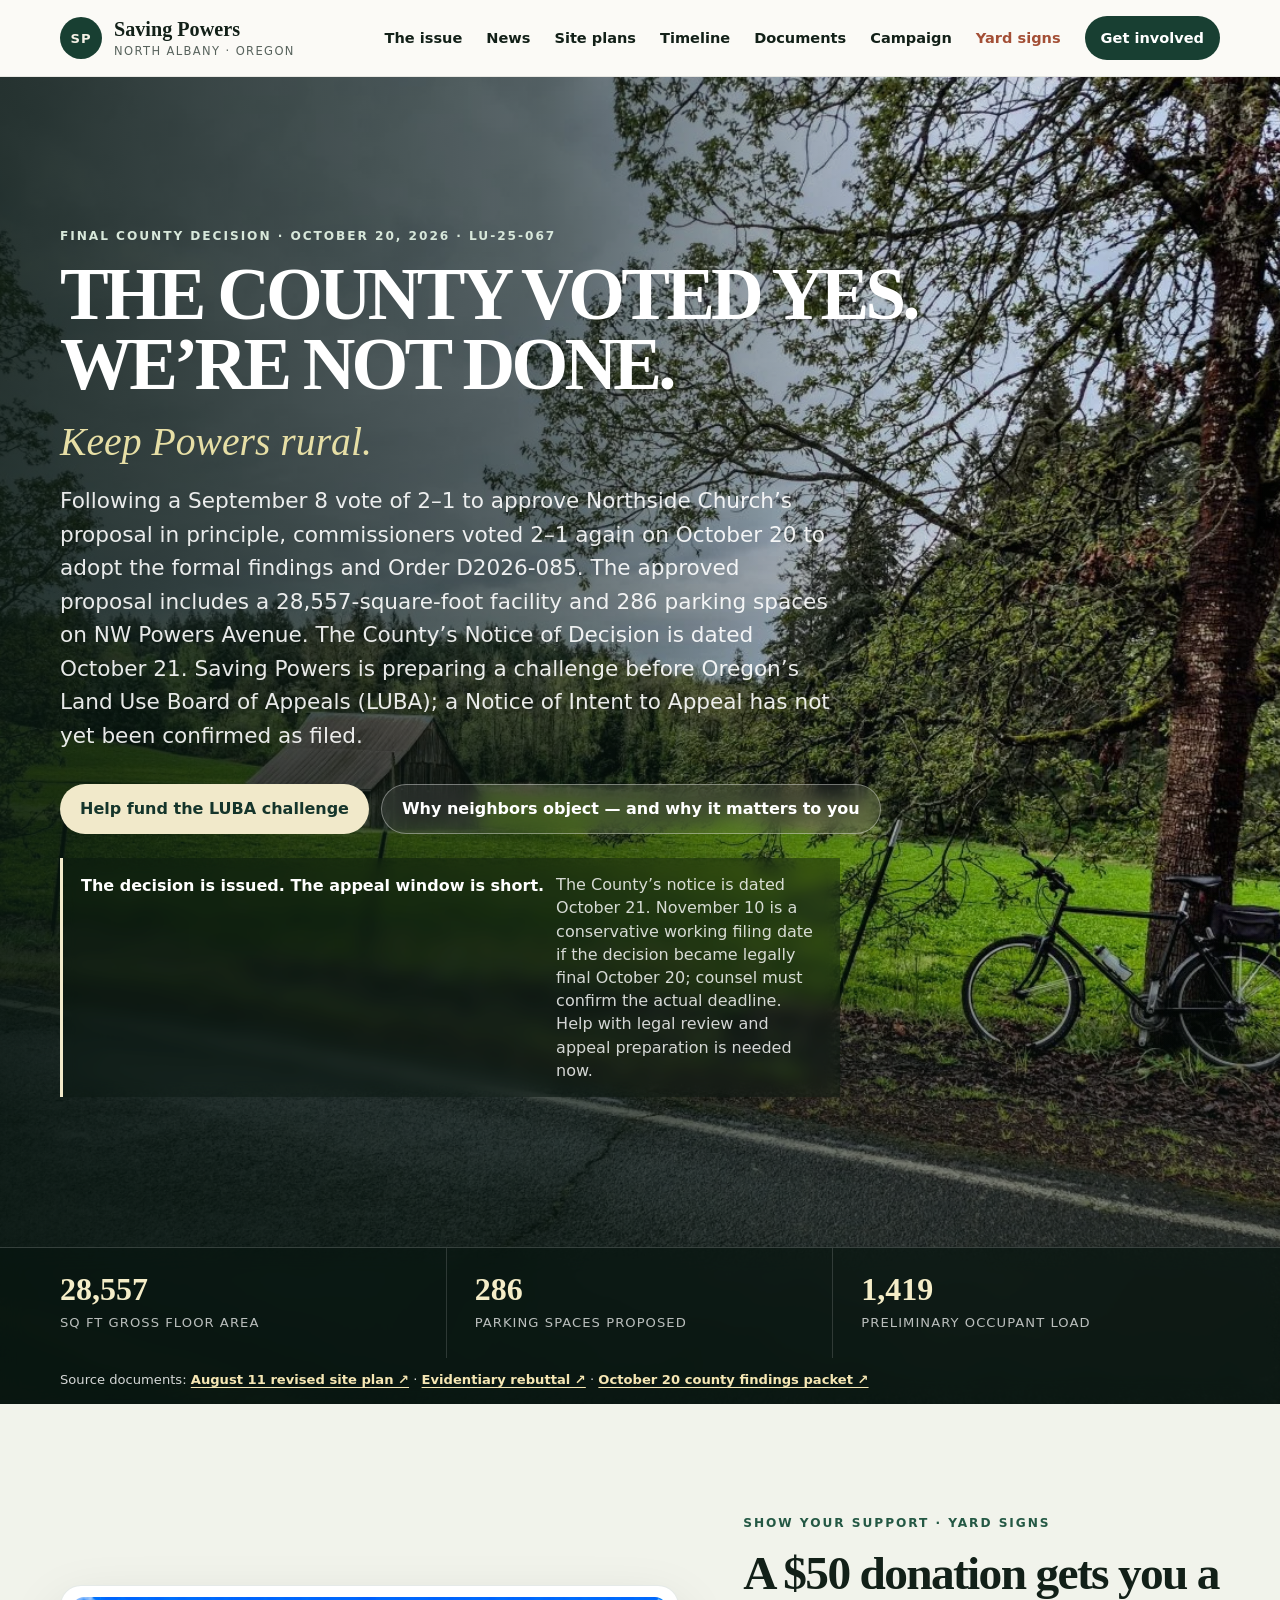
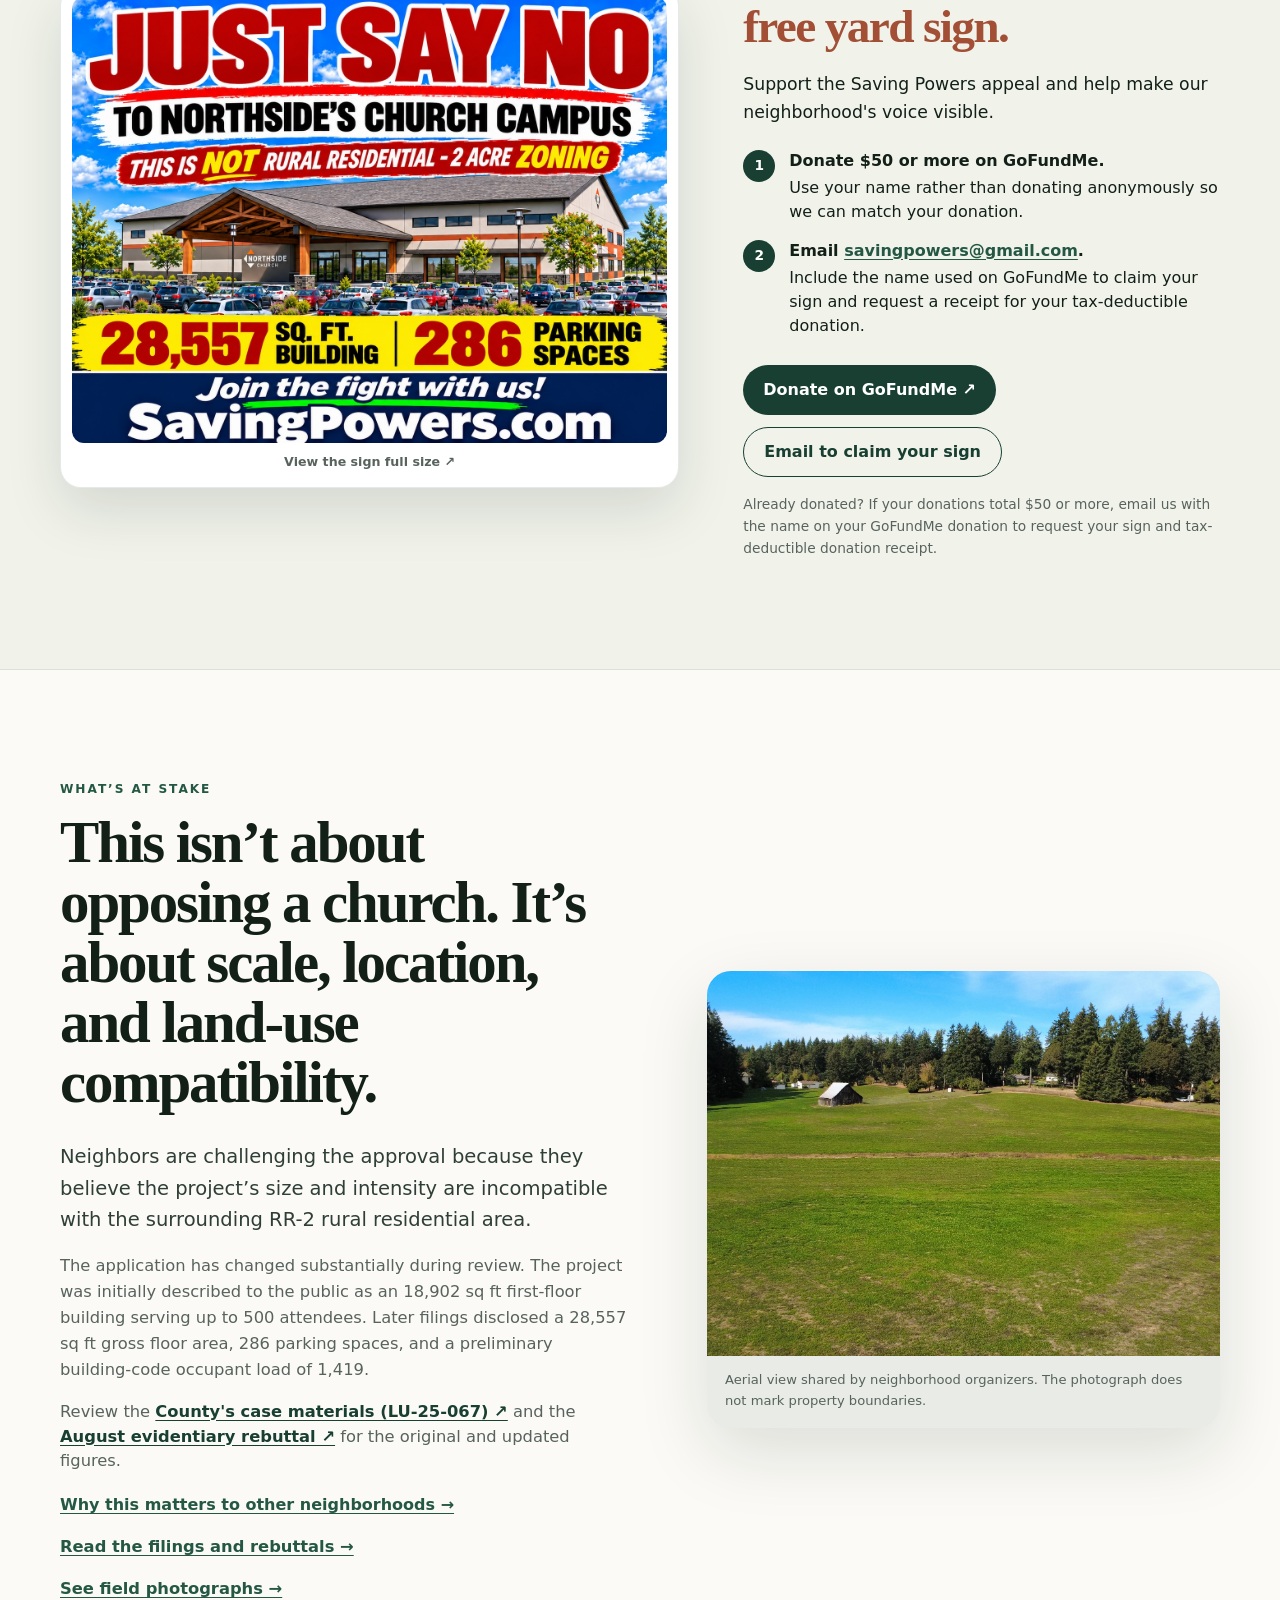
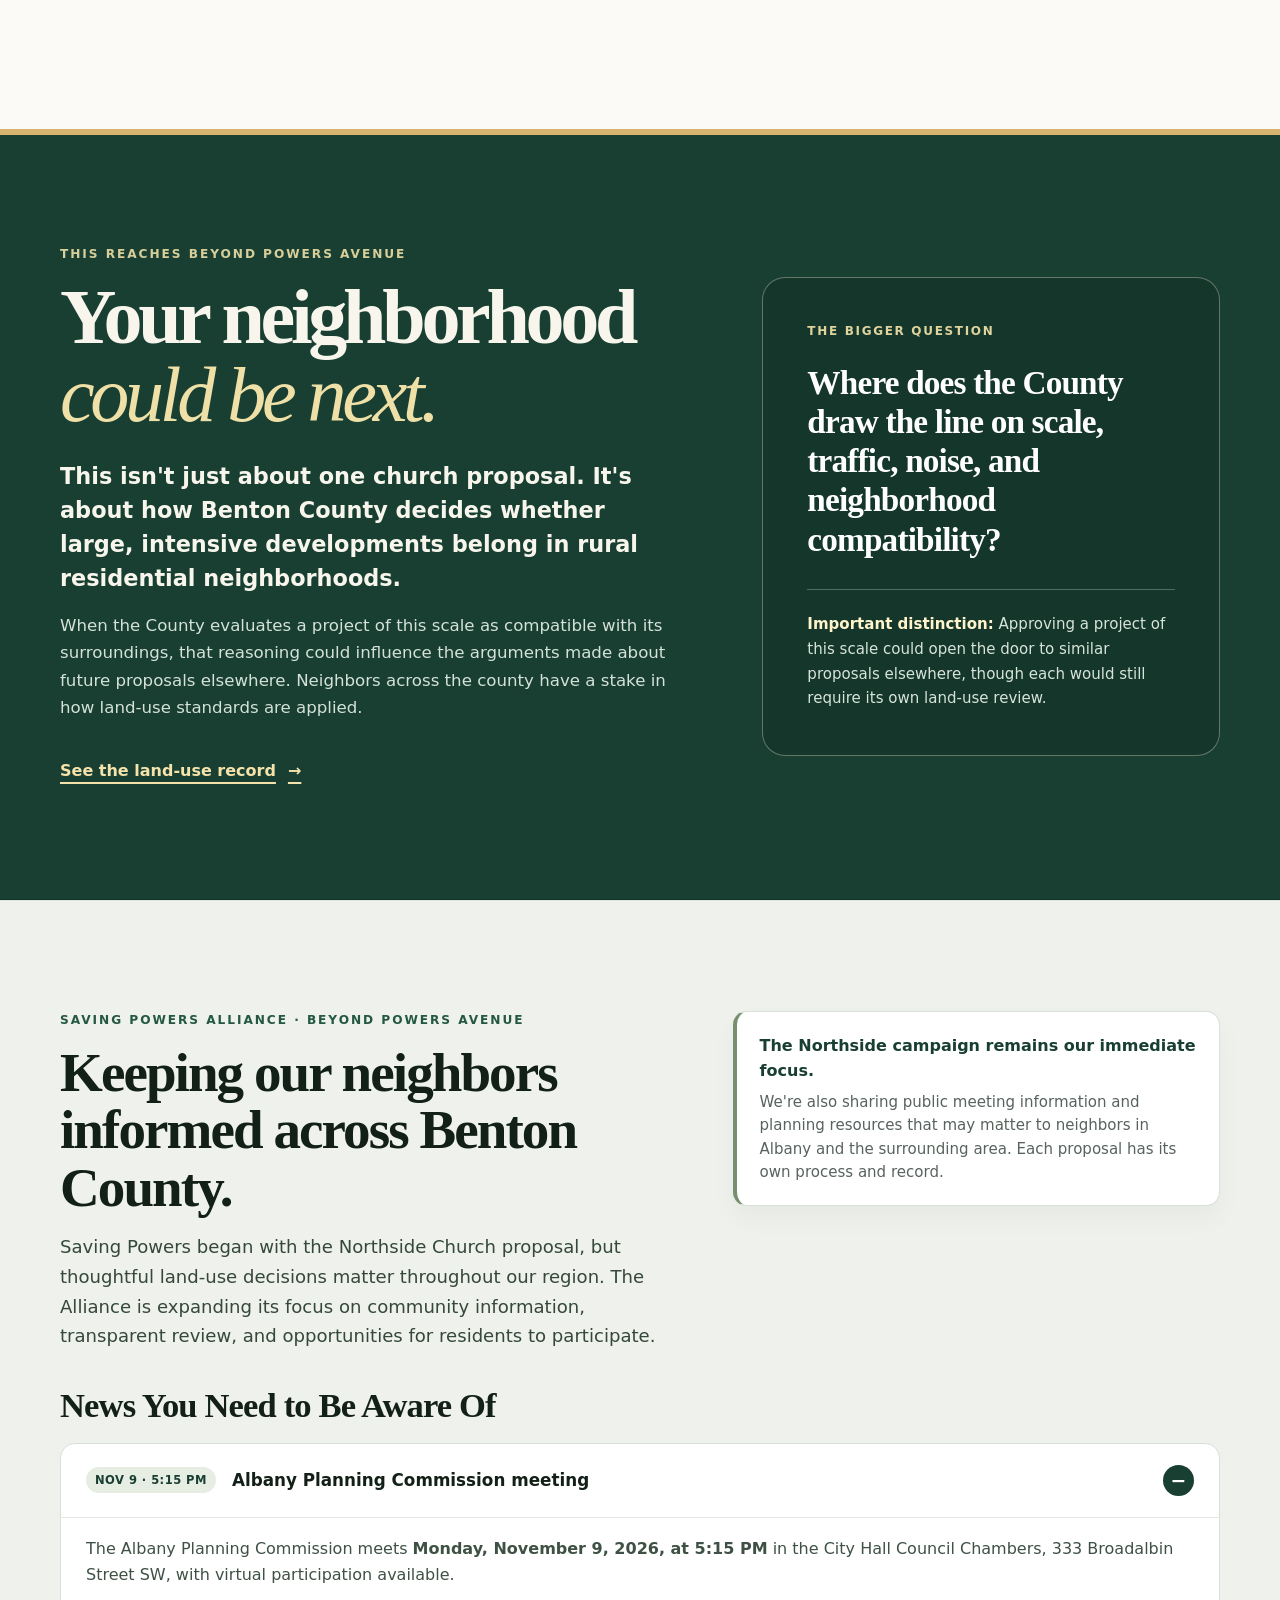
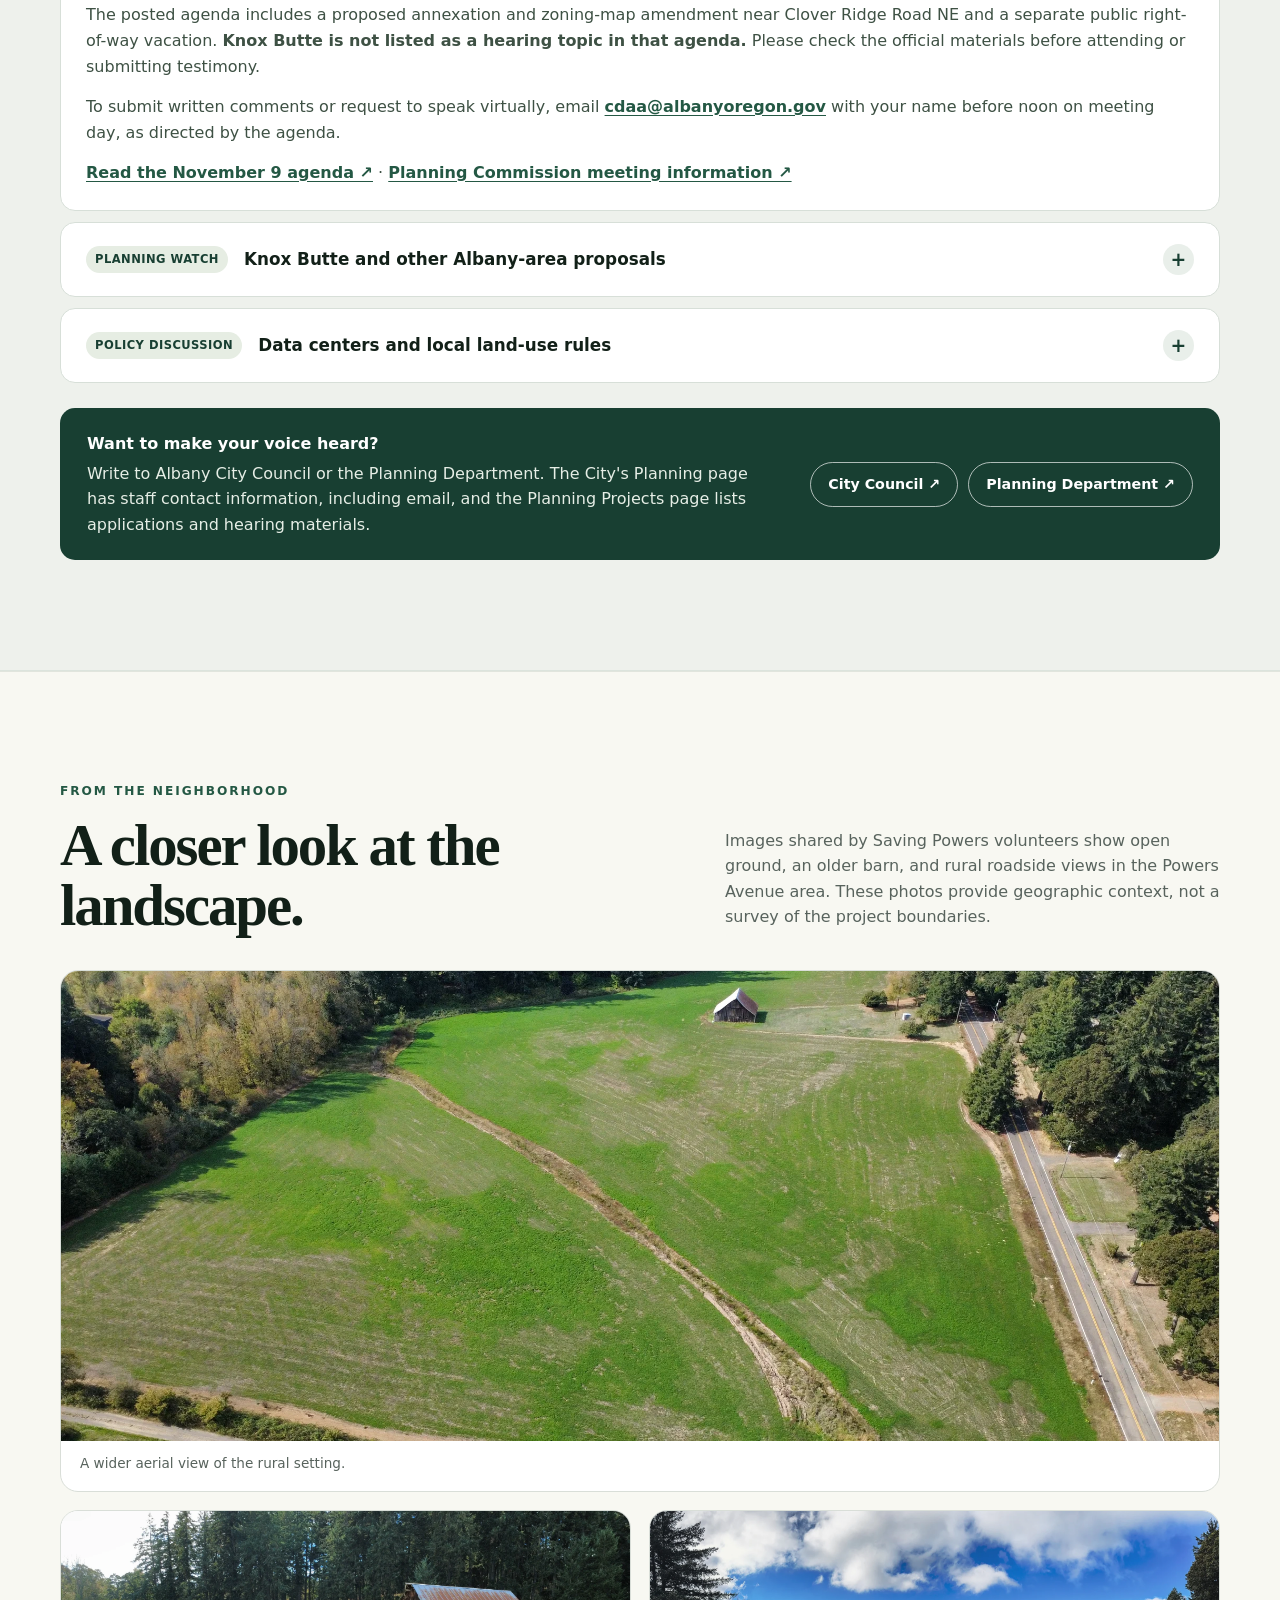
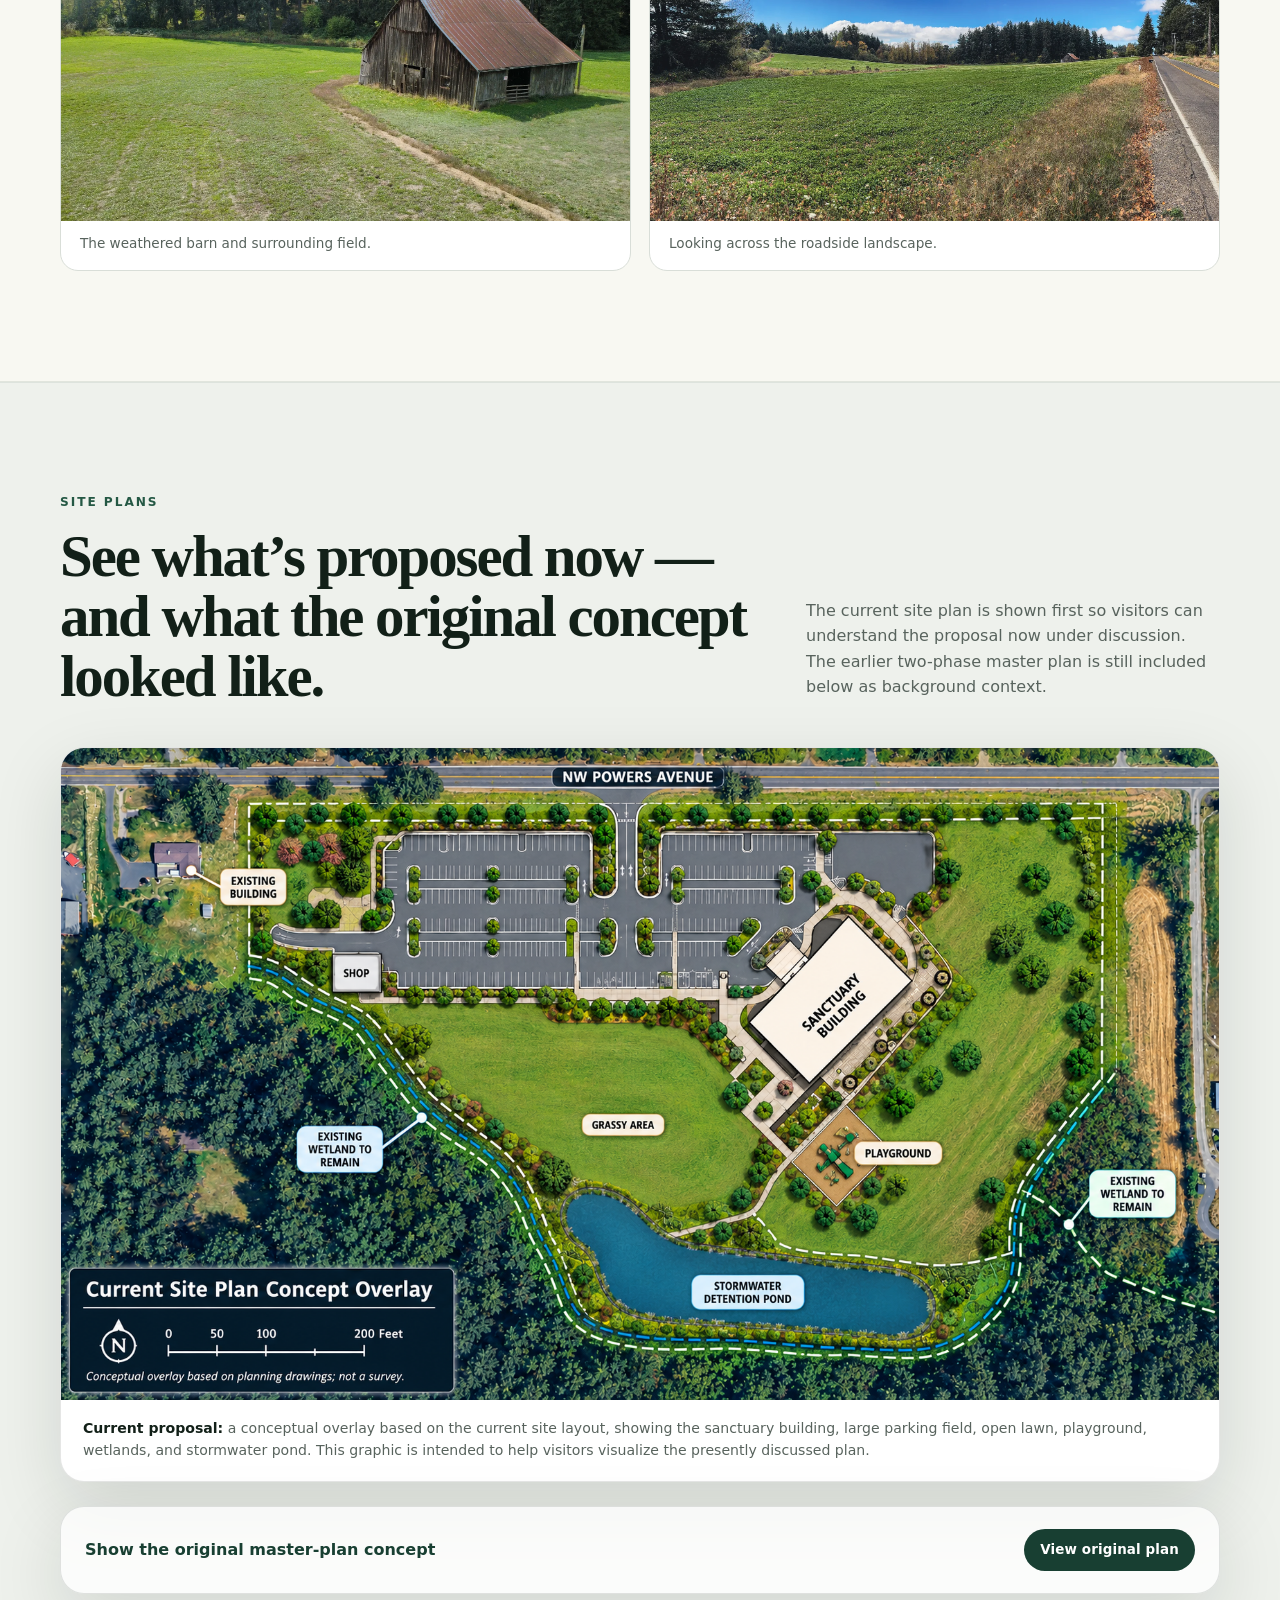
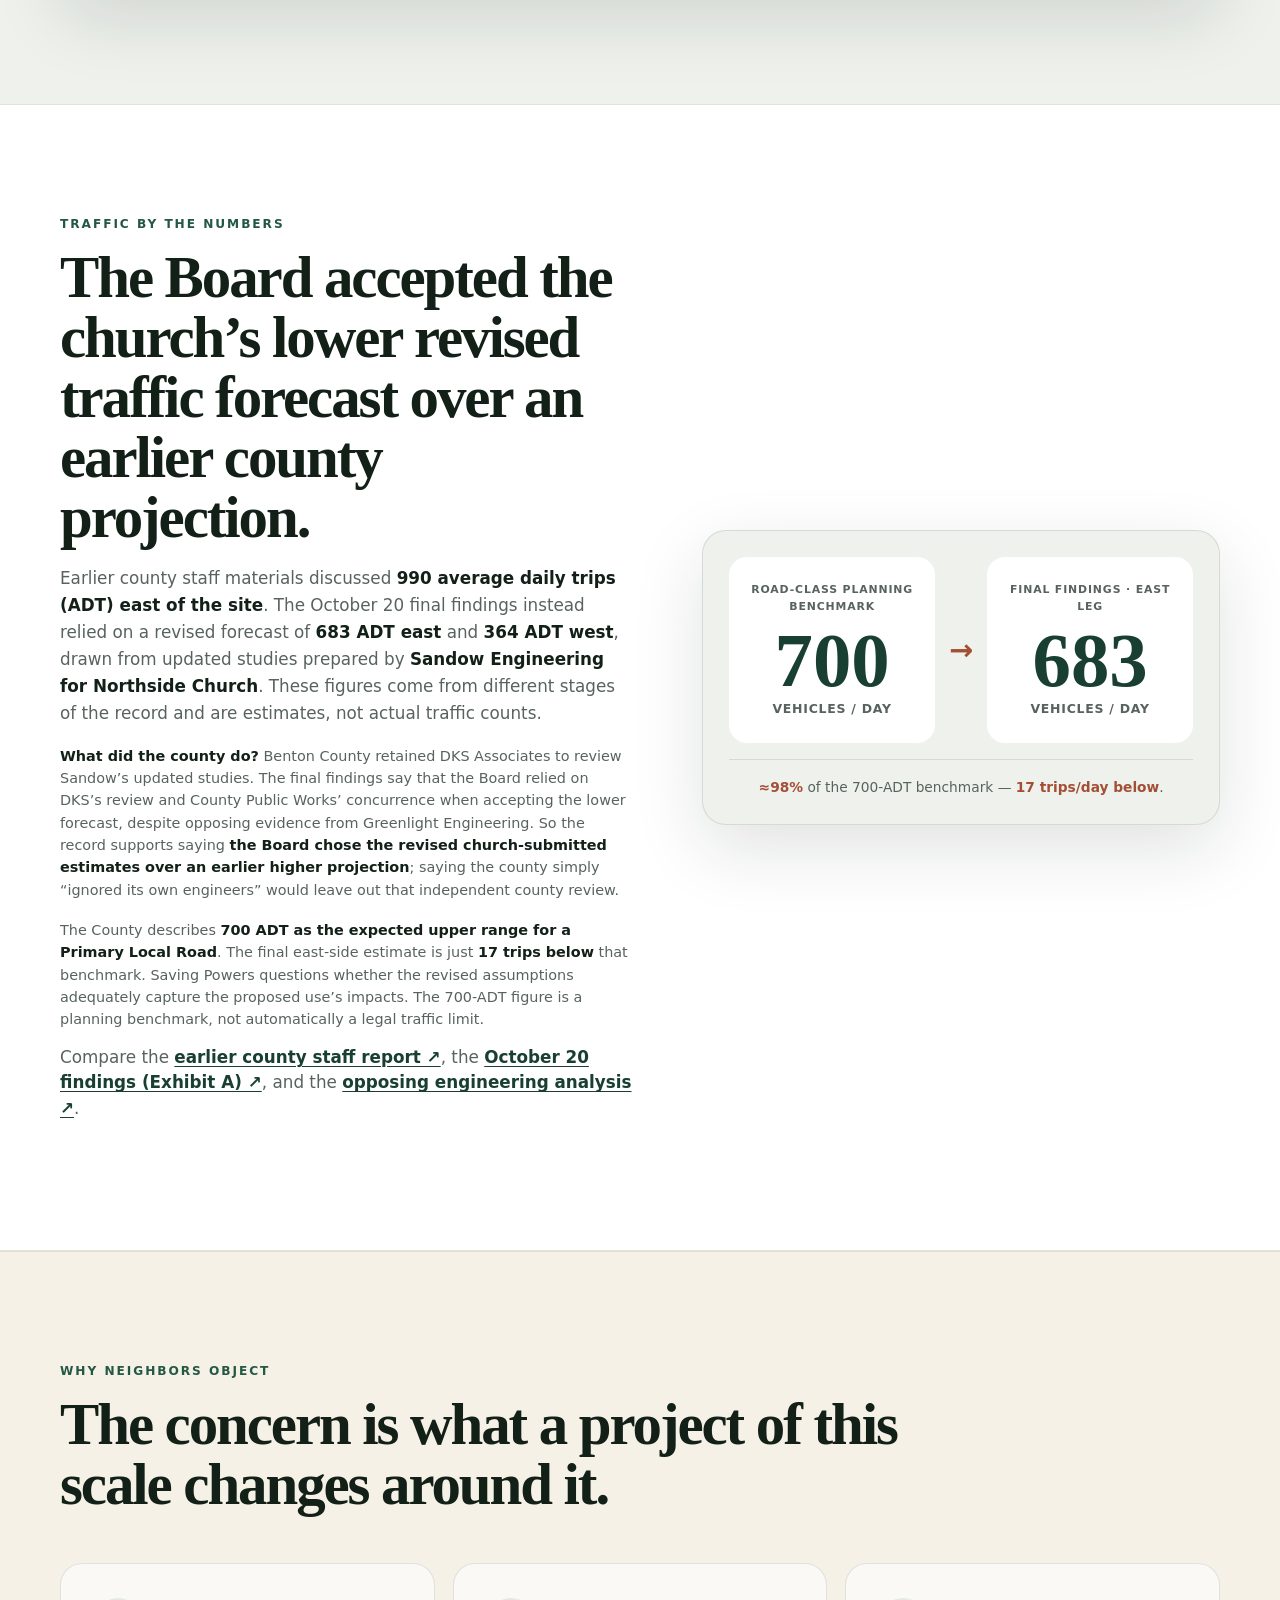
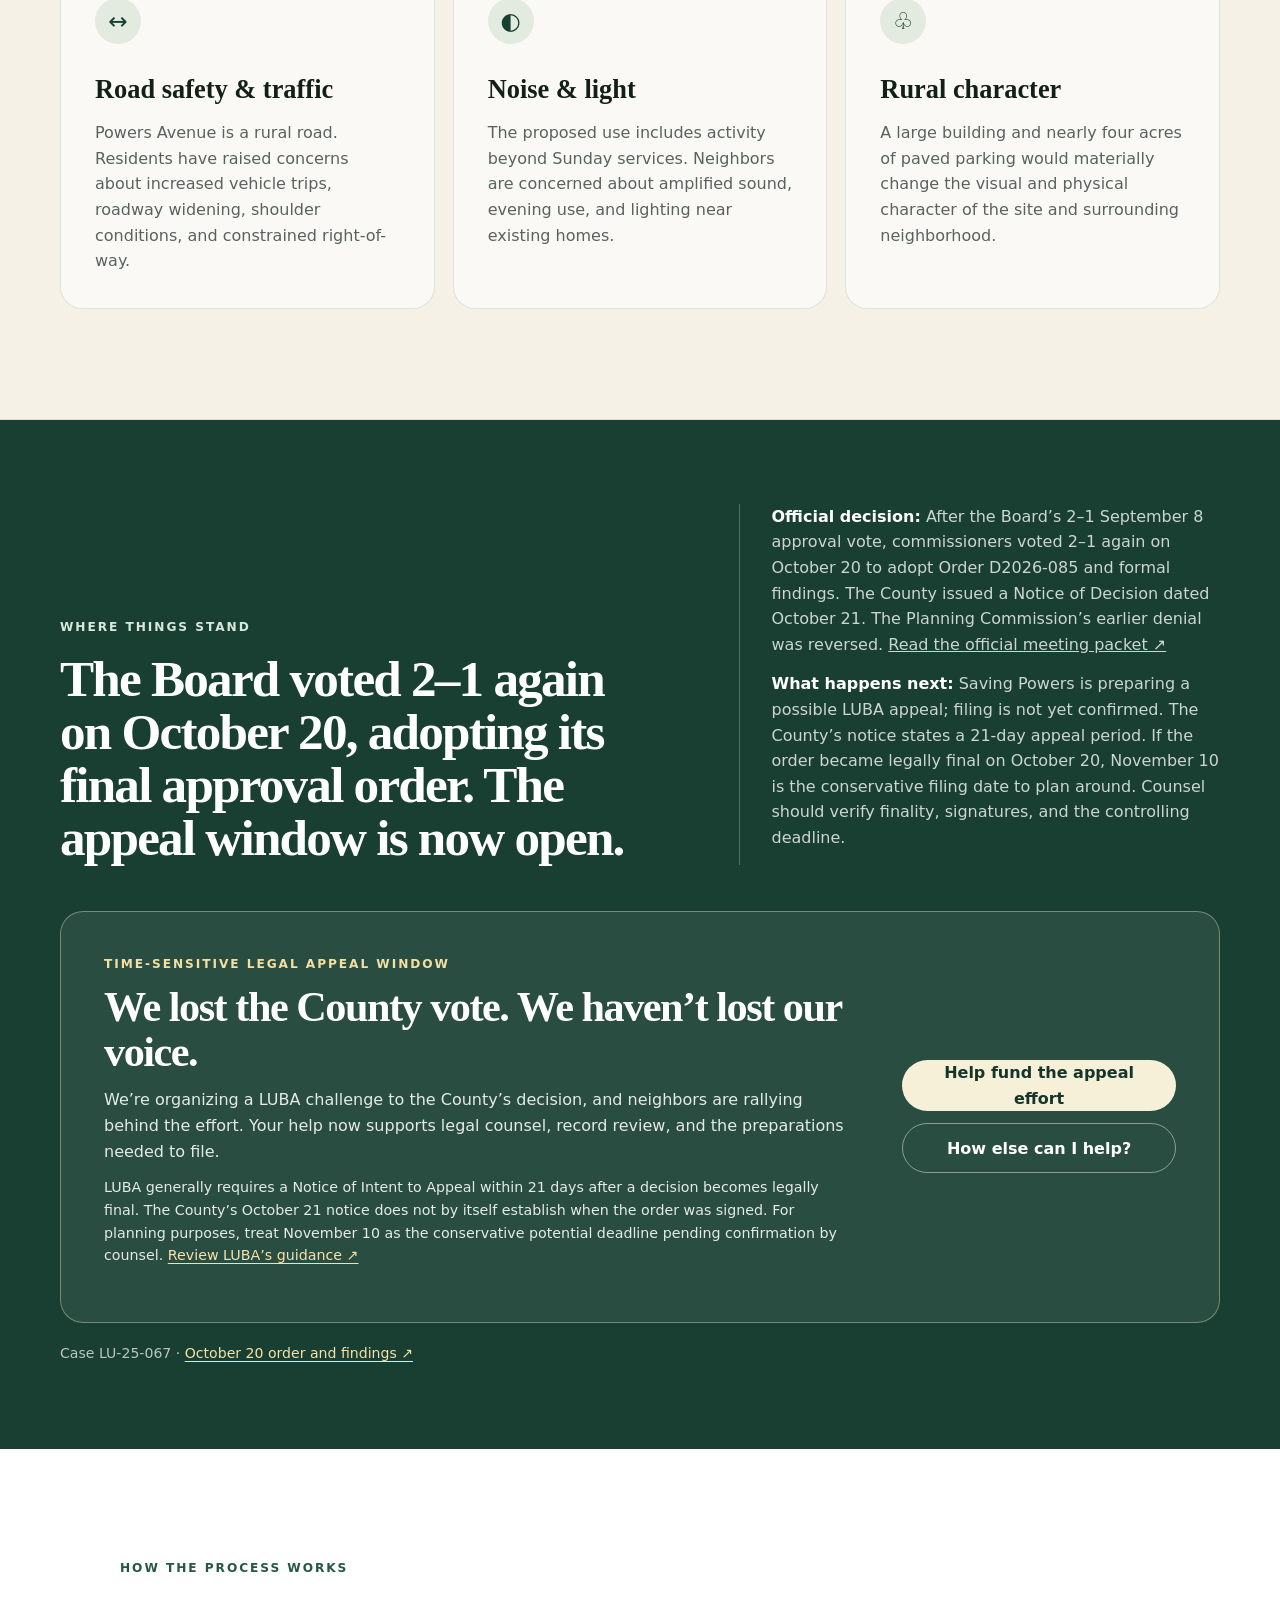
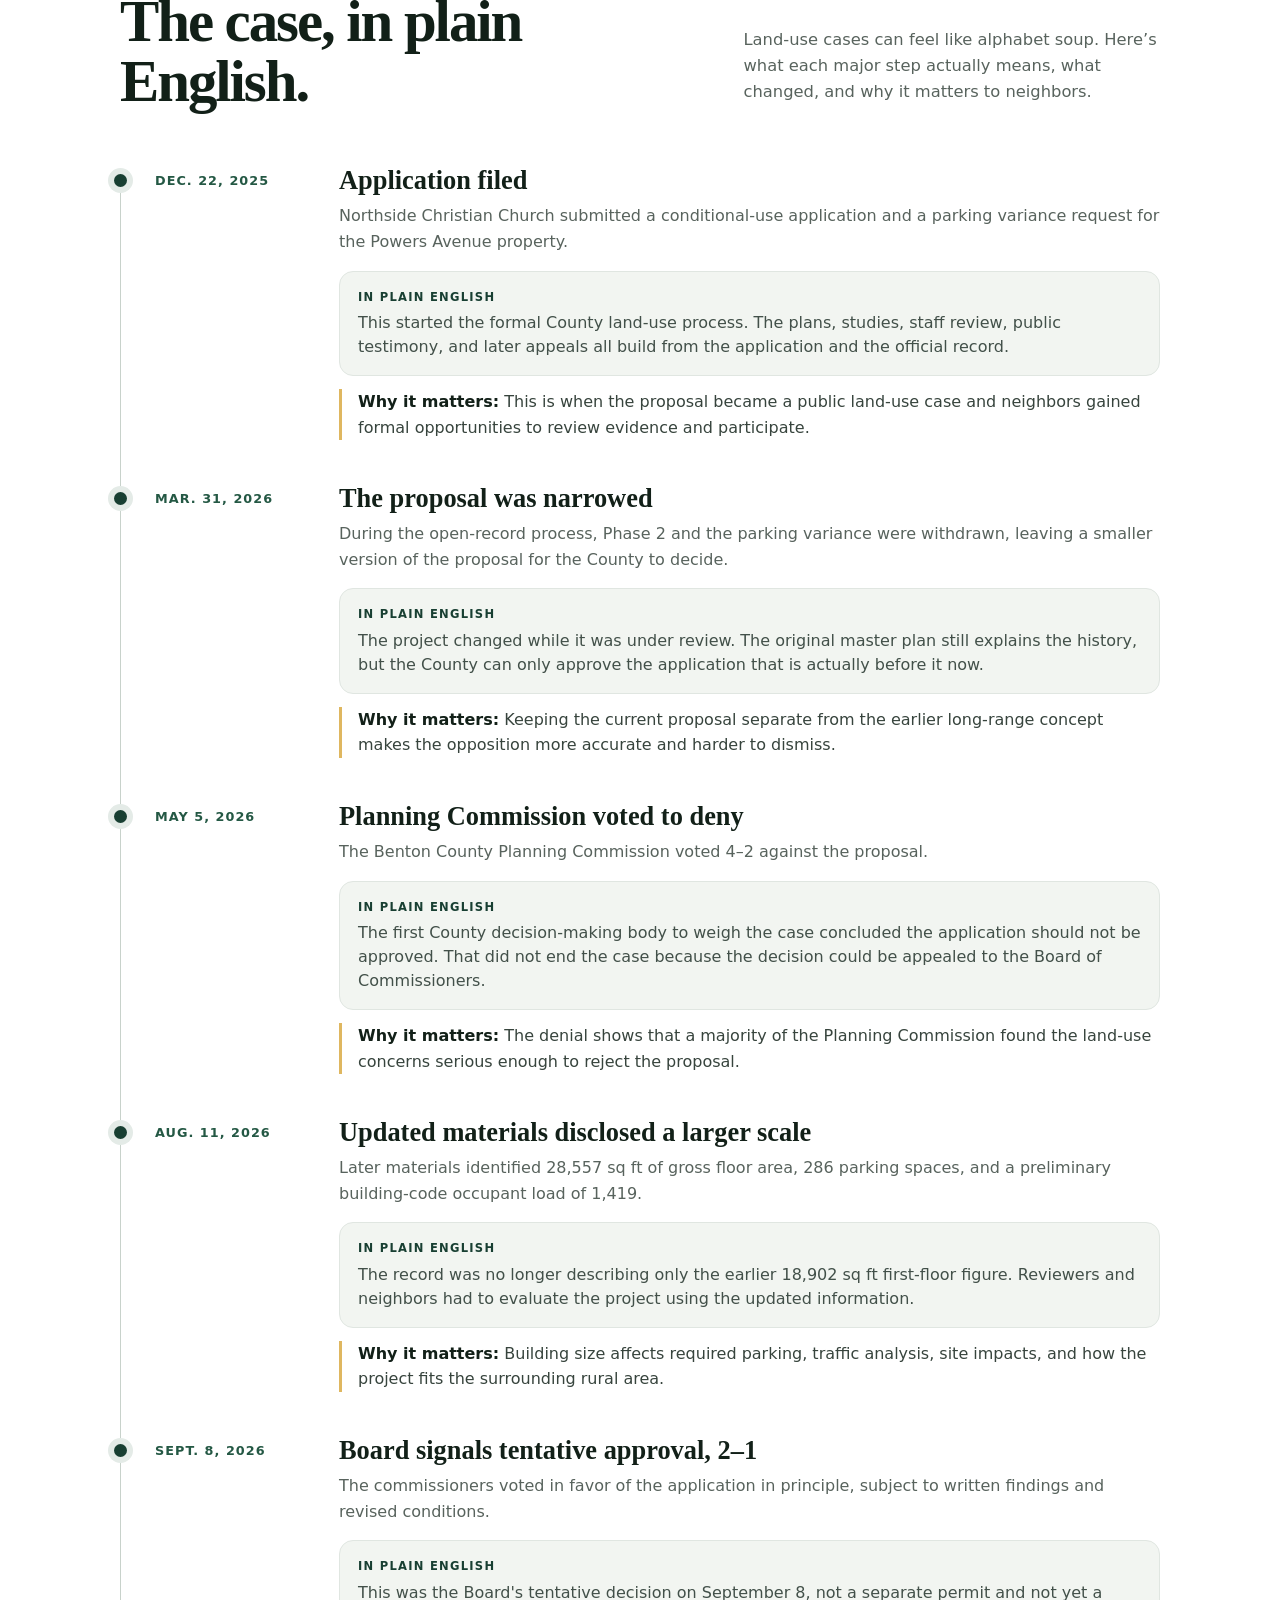
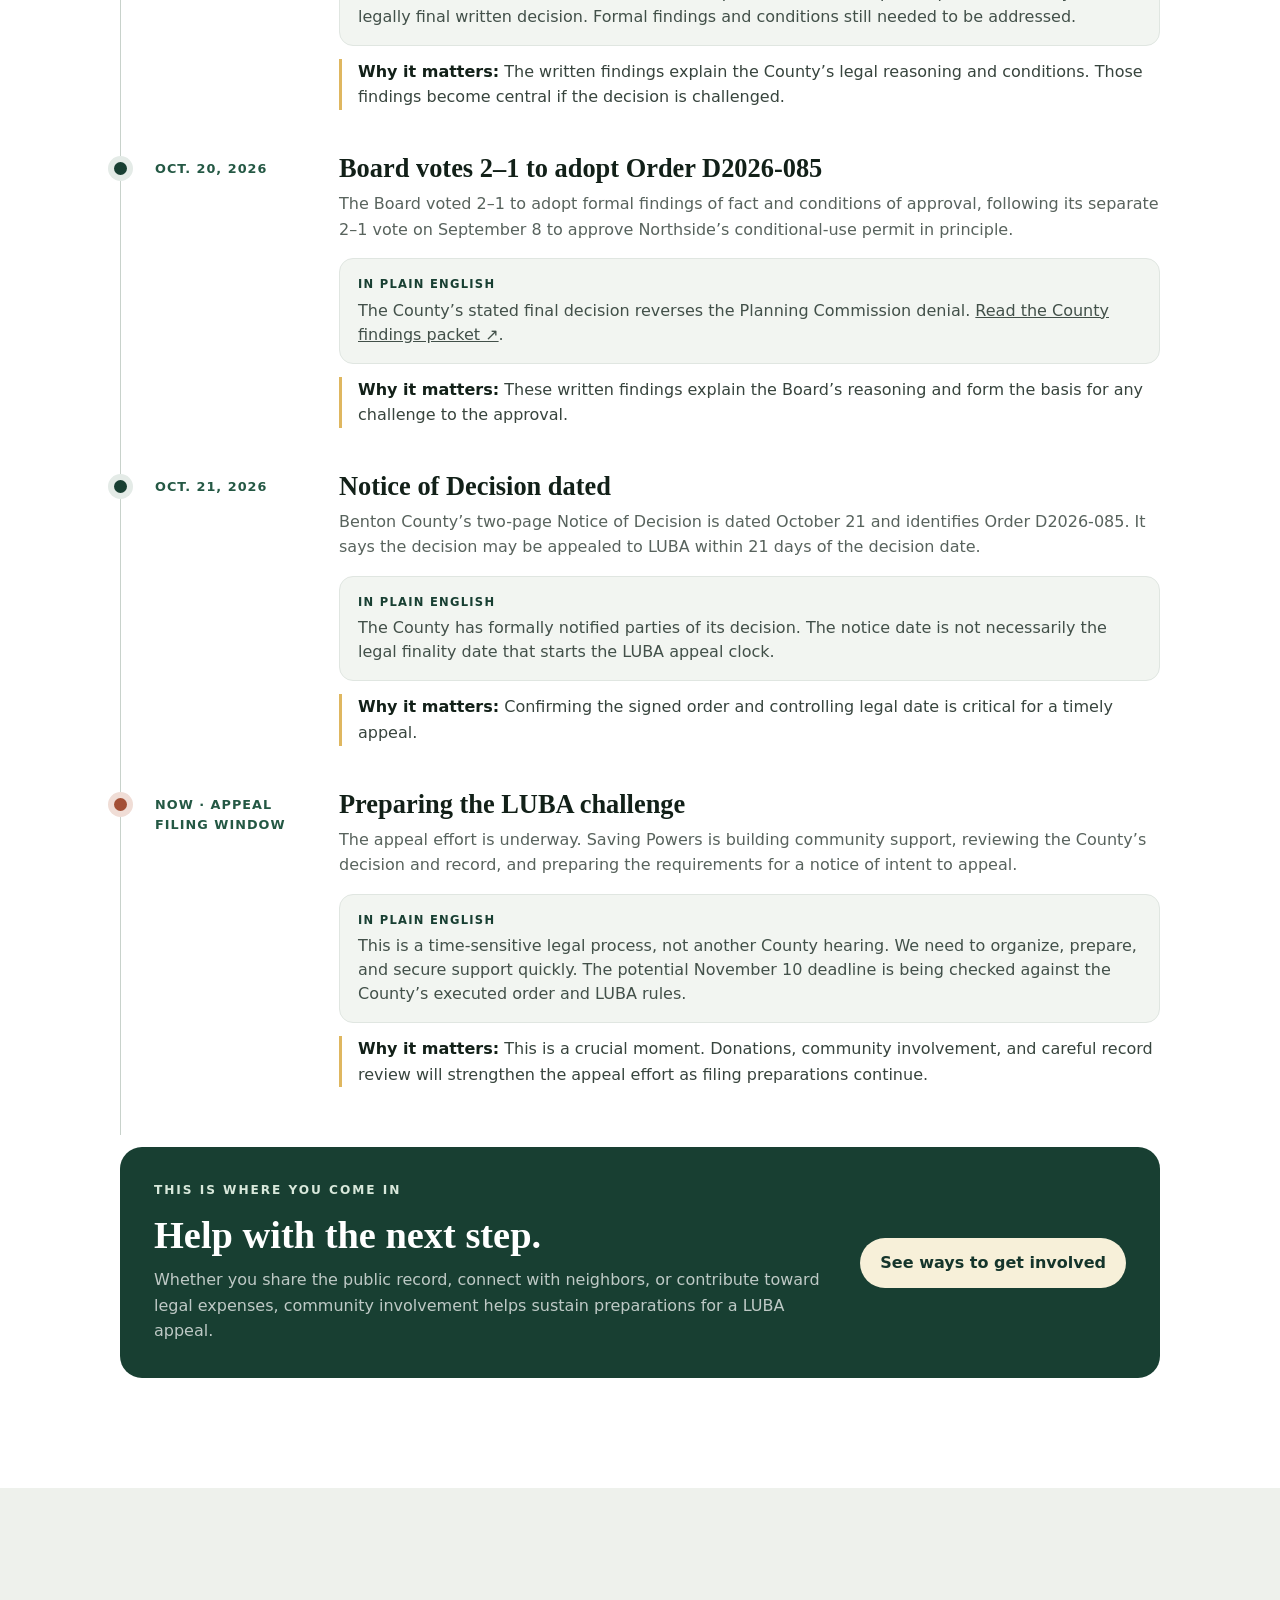
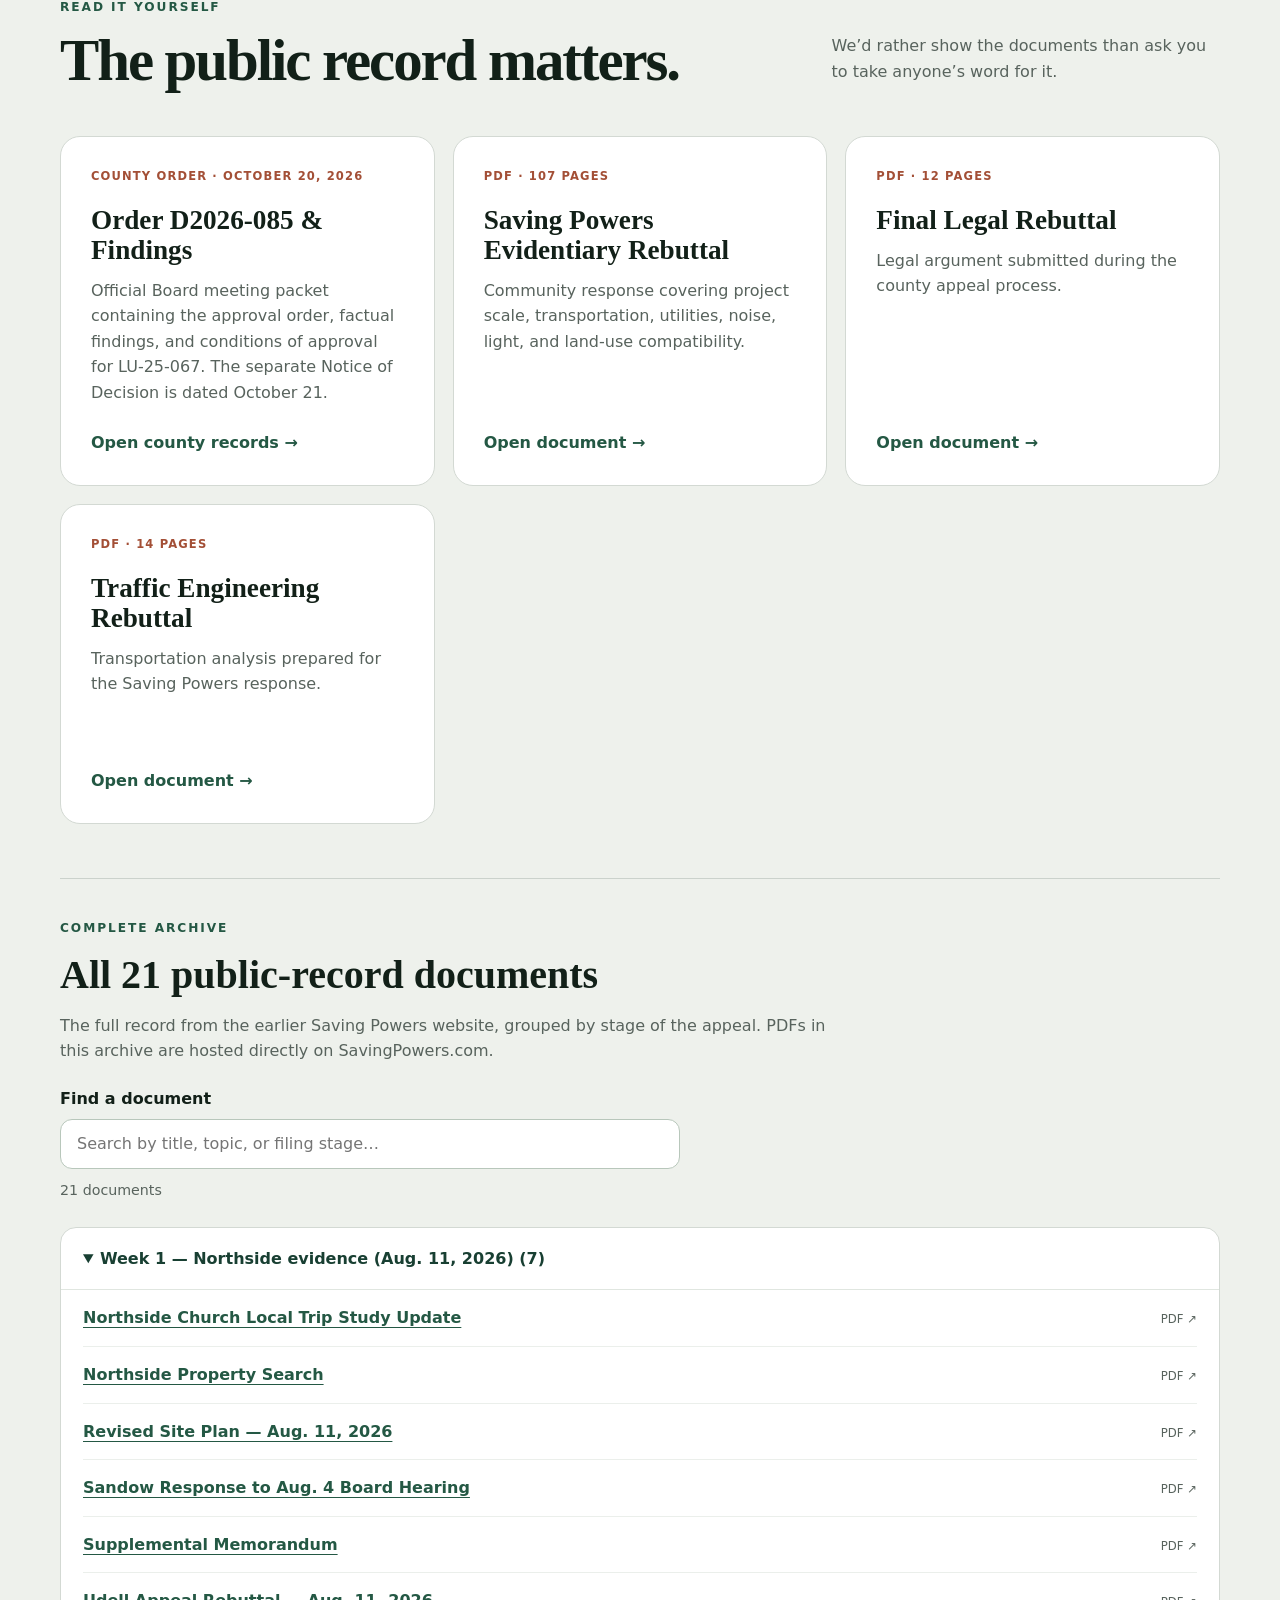
==== index.html @ 938e09ac "Add explicit Albany Planning Department contact link requested by Cary" ====
<!DOCTYPE html>

<html lang="en">
<head>
<meta charset="utf-8"/>
<meta content="width=device-width, initial-scale=1" name="viewport"/>
<meta content="#183f32" name="theme-color"/>
<meta content="Benton County adopted Order D2026-085 on October 20 and issued a Notice of Decision dated October 21, 2026. Saving Powers is preparing a possible LUBA appeal. Read the county findings and learn how to help." name="description"/>
<meta content="Saving Powers | County Decision and LUBA Appeal" property="og:title"/>
<meta content="The County adopted Order D2026-085 on October 20 and dated its Notice of Decision October 21. Saving Powers is preparing a LUBA appeal and seeking community support." property="og:description"/>
<meta content="website" property="og:type"/>
<meta content="https://savingpowers.com/assets/social-preview.jpg" property="og:image"/>
<meta content="1200" property="og:image:width"/>
<meta content="630" property="og:image:height"/>
<meta content="A bicycle beside a tree, a field and an old barn on Powers Avenue" property="og:image:alt"/>
<meta content="summary_large_image" name="twitter:card"/>
<title>Saving Powers | County Decision &amp; LUBA Appeal</title>
<style>
:root {
  --ink: #122018;
  --muted: #58635d;
  --forest: #183f32;
  --forest-2: #245844;
  --moss: #76906f;
  --cream: #f5f1e6;
  --paper: #fbfaf6;
  --gold: #dfb760;
  --rust: #a34f36;
  --line: #d9ded8;
  --white: #ffffff;
  --shadow: 0 24px 70px rgba(18, 32, 24, .13);
  --radius: 24px;
  --shell: min(1160px, calc(100% - 40px));
}

* { box-sizing: border-box; }
html { scroll-behavior: smooth; }
body {
  margin: 0;
  color: var(--ink);
  background: var(--paper);
  font-family: Inter, ui-sans-serif, system-ui, -apple-system, BlinkMacSystemFont, "Segoe UI", sans-serif;
  line-height: 1.6;
  -webkit-font-smoothing: antialiased;
}
img { display: block; max-width: 100%; }
a { color: inherit; }
button, input, textarea, select { font: inherit; }

.skip-link {
  position: fixed;
  left: 16px;
  top: 12px;
  z-index: 999;
  transform: translateY(-160%);
  padding: 10px 14px;
  background: #fff;
  color: #000;
  border-radius: 8px;
}
.skip-link:focus { transform: translateY(0); }

.shell { width: var(--shell); margin-inline: auto; }
.narrow { max-width: 860px; }
.section { padding: 110px 0; }

.site-header {
  position: sticky;
  top: 0;
  z-index: 100;
  background: color-mix(in srgb, var(--paper) 92%, transparent);
  backdrop-filter: blur(16px);
  border-bottom: 1px solid rgba(18,32,24,.08);
}
.header-inner {
  min-height: 76px;
  display: flex;
  align-items: center;
  justify-content: space-between;
  gap: 28px;
}
.brand {
  display: inline-flex;
  align-items: center;
  gap: 12px;
  text-decoration: none;
}
.brand-mark {
  width: 42px;
  height: 42px;
  display: grid;
  place-items: center;
  border-radius: 50%;
  color: var(--cream);
  background: var(--forest);
  font-size: .82rem;
  font-weight: 900;
  letter-spacing: .08em;
}
.brand-copy { display: grid; line-height: 1.05; }
.brand-copy strong { font-family: Georgia, "Times New Roman", serif; font-size: 1.26rem; }
.brand-copy small { color: var(--muted); font-size: .72rem; margin-top: 5px; text-transform: uppercase; letter-spacing: .12em; }
.desktop-nav { display: flex; align-items: center; gap: 24px; }
.desktop-nav a { text-decoration: none; font-size: .91rem; font-weight: 700; }
.desktop-nav a:not(.nav-cta):hover { color: var(--forest-2); }
.nav-cta { padding: 10px 16px; border-radius: 999px; color: #fff; background: var(--forest); }
.mobile-nav { display: none; position: relative; }

.hero {
  position: relative;
  min-height: 790px;
  display: grid;
  align-items: end;
  overflow: hidden;
  color: white;
  background: #1b352c;
}
.hero-image,
.hero-shade {
  position: absolute;
  inset: 0;
  width: 100%;
  height: 100%;
}
.hero-image { object-fit: cover; object-position: 56% center; }
.hero-shade {
  background:
    linear-gradient(90deg, rgba(8,22,16,.86) 0%, rgba(8,22,16,.62) 42%, rgba(8,22,16,.16) 73%, rgba(8,22,16,.05) 100%),
    linear-gradient(0deg, rgba(8,22,16,.74) 0%, transparent 42%);
}
.hero-content {
  position: relative;
  z-index: 2;
  padding: 150px 0 150px;
}
.eyebrow {
  margin: 0 0 14px;
  color: var(--forest-2);
  font-size: .76rem;
  font-weight: 900;
  text-transform: uppercase;
  letter-spacing: .16em;
}
.eyebrow.light { color: #d8e8db; }
.hero h1,
.section h2,
.status-band h2,
.help h2 {
  font-family: Georgia, "Times New Roman", serif;
  letter-spacing: -.035em;
}
.hero h1 {
  max-width: 800px;
  margin: 0;
  font-size: clamp(4.5rem, 10vw, 8.6rem);
  line-height: .86;
  font-weight: 700;
}
.hero h1 em { color: #d8d68d; font-weight: 400; }
.hero-lede {
  max-width: 720px;
  margin: 30px 0 0;
  color: rgba(255,255,255,.90);
  font-size: clamp(1.08rem, 2vw, 1.35rem);
  line-height: 1.55;
}
.hero-actions, .help-actions { display: flex; flex-wrap: wrap; gap: 12px; margin-top: 32px; }
.hero-urgency {
  display: flex;
  align-items: flex-start;
  gap: 12px;
  max-width: 780px;
  margin-top: 24px;
  padding: 15px 18px;
  border-left: 3px solid #f1e9ca;
  background: rgba(8,22,16,.42);
  backdrop-filter: blur(8px);
  color: rgba(255,255,255,.82);
}
.hero-urgency strong { flex: none; color: #fff; }
.hero-urgency span { line-height: 1.45; }

.early-cta {
  padding: 42px 0;
  background: #f1e9ca;
  border-bottom: 1px solid #ded5b8;
}
.early-cta-inner {
  display: grid;
  grid-template-columns: 1fr auto;
  gap: 54px;
  align-items: center;
}
.early-cta .eyebrow { margin-bottom: 8px; color: var(--rust); }
.early-cta h2 {
  margin: 0;
  max-width: 760px;
  font-family: Georgia, "Times New Roman", serif;
  font-size: clamp(2rem, 3.5vw, 3.6rem);
  line-height: 1.02;
  letter-spacing: -.035em;
}
.early-cta p:not(.eyebrow) {
  max-width: 790px;
  margin: 14px 0 0;
  color: #4e554f;
}
.early-cta-actions {
  display: grid;
  gap: 10px;
  min-width: 245px;
}
.button.cta-dark { background: var(--forest); color: #fff; }
.button.cta-outline { border: 1px solid rgba(24,63,50,.28); color: var(--forest); background: rgba(255,255,255,.35); }
.button {
  display: inline-flex;
  align-items: center;
  justify-content: center;
  min-height: 50px;
  padding: 0 20px;
  border-radius: 999px;
  text-decoration: none;
  font-weight: 850;
  transition: transform .18s ease, background .18s ease, color .18s ease;
}
.button:hover { transform: translateY(-2px); }
.button.primary { background: #f1e9ca; color: #15352b; }
.button.glass { border: 1px solid rgba(255,255,255,.38); background: rgba(255,255,255,.08); color: #fff; backdrop-filter: blur(10px); }
.button.cream { background: #f7f0d9; color: #15352b; }
.button.outline-light { border: 1px solid rgba(255,255,255,.45); color: #fff; }
.hero-status {
  position: relative;
  z-index: 3;
  background: rgba(8,22,16,.72);
  border-top: 1px solid rgba(255,255,255,.18);
  backdrop-filter: blur(12px);
}
.status-grid { display: grid; grid-template-columns: repeat(3,1fr); }
.status-grid > div { padding: 25px 28px; border-right: 1px solid rgba(255,255,255,.15); }
.status-grid > div:first-child { padding-left: 0; }
.status-grid > div:last-child { border-right: 0; }
.status-grid strong { display: block; font-family: Georgia, serif; font-size: 2rem; line-height: 1; color: #f5edc8; }
.status-grid span { display: block; margin-top: 7px; color: rgba(255,255,255,.72); font-size: .82rem; text-transform: uppercase; letter-spacing: .08em; }

.split { display: grid; grid-template-columns: 1.05fr .95fr; gap: 80px; align-items: center; }
.section h2 { margin: 0; font-size: clamp(2.5rem, 4.6vw, 4.7rem); line-height: 1.02; }
.section-copy .lead { font-size: 1.22rem; line-height: 1.6; margin: 28px 0 18px; color: #2f3f37; }
.section-copy p:not(.eyebrow):not(.lead) { color: var(--muted); font-size: 1.02rem; }
.text-link { color: var(--forest-2); font-weight: 850; text-underline-offset: 3px; }
.photo-card { margin: 0; overflow: hidden; border-radius: var(--radius); background: #e8ebe6; box-shadow: var(--shadow); transform: none; }
.photo-card img { width: 100%; aspect-ratio: 4 / 3; object-fit: cover; }
.photo-card figcaption { padding: 13px 18px 17px; color: var(--muted); font-size: .82rem; }


.master-plan {
  background: #eef1ec;
  border-block: 1px solid #dde3dd;
}
.plan-heading {
  display: grid;
  grid-template-columns: 1.25fr .75fr;
  gap: 56px;
  align-items: end;
  margin-bottom: 40px;
}
.plan-heading > p {
  margin: 0 0 7px;
  color: var(--muted);
  max-width: 460px;
  justify-self: end;
}
.plan-figure {
  margin: 0;
  overflow: hidden;
  border: 1px solid rgba(18,32,24,.11);
  border-radius: 24px;
  background: #fff;
  box-shadow: var(--shadow);
}
.plan-figure img {
  width: 100%;
  height: auto;
}
.plan-figure figcaption {
  padding: 18px 22px 20px;
  color: var(--muted);
  font-size: .88rem;
  line-height: 1.55;
}
.plan-figure figcaption strong { color: var(--ink); }

.current-plan-figure { margin-bottom: 24px; }
.plan-toggle {
  margin-top: 18px;
  border: 1px solid rgba(18,32,24,.12);
  border-radius: 24px;
  background: rgba(255,255,255,.76);
  box-shadow: var(--shadow);
  overflow: clip;
}
.plan-toggle summary {
  cursor: pointer;
  list-style: none;
  display: flex;
  align-items: center;
  justify-content: space-between;
  gap: 18px;
  padding: 22px 24px;
  font-weight: 850;
  color: var(--forest);
}
.plan-toggle summary::-webkit-details-marker { display: none; }
.plan-toggle summary::after {
  content: 'View original plan';
  flex: none;
  padding: 10px 16px;
  border-radius: 999px;
  color: #fff;
  background: var(--forest);
  font-size: .84rem;
  font-weight: 800;
  letter-spacing: .01em;
}
.plan-toggle[open] summary::after { content: 'Hide original plan'; background: var(--rust); }
.plan-toggle-body {
  padding: 0 20px 20px;
}
.plan-toggle-note {
  margin: 0 0 18px;
  padding: 0 4px;
  color: var(--muted);
}
.original-plan-figure {
  box-shadow: none;
  border-color: rgba(18,32,24,.09);
}


.traffic-facts {
  background: #fff;
  border-bottom: 1px solid #e0e4df;
}
.traffic-facts-grid {
  display: grid;
  grid-template-columns: 1.05fr .95fr;
  gap: 70px;
  align-items: center;
}
.traffic-copy h2 { max-width: 720px; }
.traffic-copy > p:not(.eyebrow) { color: var(--muted); font-size: 1.05rem; }
.traffic-copy > p strong { color: var(--ink); }
.traffic-caveat { margin-top: 18px; font-size: .9rem !important; line-height: 1.55; }
.traffic-compare {
  display: grid;
  grid-template-columns: 1fr auto 1fr;
  gap: 14px;
  align-items: stretch;
  padding: 26px;
  border: 1px solid rgba(18,32,24,.11);
  border-radius: 24px;
  background: #eef1ec;
  box-shadow: var(--shadow);
}
.traffic-number {
  min-width: 0;
  display: flex;
  flex-direction: column;
  justify-content: center;
  padding: 24px 18px;
  border-radius: 18px;
  background: #fff;
  text-align: center;
}
.traffic-kicker {
  color: var(--muted);
  font-size: .68rem;
  font-weight: 900;
  text-transform: uppercase;
  letter-spacing: .08em;
}
.traffic-number strong {
  display: block;
  margin: 10px 0 4px;
  font-family: Georgia, "Times New Roman", serif;
  font-size: clamp(3rem, 6vw, 5rem);
  line-height: .9;
  color: var(--forest);
}
.traffic-number > span:last-child { color: var(--muted); font-size: .78rem; font-weight: 800; text-transform: uppercase; letter-spacing: .06em; }
.traffic-arrow { display: grid; place-items: center; color: var(--rust); font-size: 1.8rem; font-weight: 900; }
.traffic-percent {
  grid-column: 1 / -1;
  margin: 2px 0 0;
  padding-top: 16px;
  border-top: 1px solid #d4dbd5;
  text-align: center;
  color: var(--muted);
  font-size: .86rem;
}
.traffic-percent strong { color: var(--rust); }

.concerns { background: var(--cream); border-block: 1px solid #e3ddcd; }
.concerns h2 { max-width: 840px; }
.card-grid { display: grid; grid-template-columns: repeat(3,1fr); gap: 18px; margin-top: 48px; }
.concern-card { padding: 34px; border: 1px solid rgba(24,63,50,.12); border-radius: 22px; background: rgba(255,255,255,.58); }
.icon { display: grid; place-items: center; width: 46px; height: 46px; border-radius: 50%; background: #e3eadf; color: var(--forest); font-size: 1.45rem; }
.concern-card h3 { margin: 24px 0 10px; font-family: Georgia, serif; font-size: 1.65rem; }
.concern-card p { margin: 0; color: var(--muted); }

.status-band { padding: 84px 0; background: var(--forest); color: white; }
.status-band-grid { display: grid; grid-template-columns: 1.1fr .9fr; gap: 90px; align-items: end; }
.status-band h2 { margin: 0; font-size: clamp(2.4rem, 4vw, 4rem); line-height: 1.04; }
.status-note { padding-left: 32px; border-left: 1px solid rgba(255,255,255,.25); color: rgba(255,255,255,.78); }
.status-note p { margin: 0 0 14px; }

.status-note strong { color: #fff; }
.countdown-wrap {
  display: grid;
  grid-template-columns: .8fr 1.2fr;
  gap: 54px;
  align-items: end;
  margin-top: 56px;
  padding-top: 42px;
  border-top: 1px solid rgba(255,255,255,.18);
}
.countdown-copy h3 {
  margin: 0 0 8px;
  font-family: Georgia, "Times New Roman", serif;
  font-size: clamp(2rem, 3.3vw, 3.3rem);
  line-height: 1.05;
}
.countdown-copy > p:last-child {
  margin: 0;
  max-width: 520px;
  color: rgba(255,255,255,.68);
}
.countdown {
  display: grid;
  grid-template-columns: repeat(4, 1fr);
  gap: 10px;
}
.countdown-unit {
  min-width: 0;
  padding: 21px 10px 18px;
  text-align: center;
  border: 1px solid rgba(255,255,255,.2);
  border-radius: 16px;
  background: rgba(255,255,255,.07);
}
.countdown-unit strong {
  display: block;
  color: #f5edc8;
  font-family: Georgia, "Times New Roman", serif;
  font-size: clamp(2rem, 4vw, 3.3rem);
  font-variant-numeric: tabular-nums;
  line-height: .95;
}
.countdown-unit span {
  display: block;
  margin-top: 10px;
  color: rgba(255,255,255,.65);
  font-size: .68rem;
  font-weight: 850;
  text-transform: uppercase;
  letter-spacing: .1em;
}
.countdown.complete .countdown-unit strong { color: #fff; }
.countdown-noscript { grid-column: 1 / -1; margin: 0; color: rgba(255,255,255,.7); }


.timeline-section { background: #fff; }
.timeline-shell { max-width: 1040px; }
.timeline-intro {
  display: grid;
  grid-template-columns: 1.15fr .85fr;
  gap: 60px;
  align-items: end;
}
.timeline-intro > p { margin: 0 0 7px; color: var(--muted); font-size: 1.02rem; }
.timeline { margin-top: 58px; }
.timeline article {
  position: relative;
  display: grid;
  grid-template-columns: 150px 1fr;
  gap: 34px;
  padding: 0 0 48px 34px;
  border-left: 1px solid #c8d2cb;
}
.timeline article::before {
  content: "";
  position: absolute;
  left: -7px;
  top: 4px;
  width: 13px;
  height: 13px;
  border-radius: 50%;
  background: var(--forest);
  box-shadow: 0 0 0 6px #e4ebe7;
}
.timeline article.current::before { background: var(--rust); box-shadow: 0 0 0 6px #f0ddd6; }
.timeline time {
  padding-top: 1px;
  font-size: .8rem;
  font-weight: 900;
  color: var(--forest-2);
  text-transform: uppercase;
  letter-spacing: .08em;
}
.timeline-content h3 {
  margin: -4px 0 8px;
  font-family: Georgia, "Times New Roman", serif;
  font-size: 1.65rem;
  line-height: 1.1;
}
.timeline-content > p { margin: 0; color: var(--muted); }
.timeline-plain {
  margin-top: 16px;
  padding: 16px 18px;
  border-radius: 14px;
  background: #f2f5f1;
  border: 1px solid #e0e6e1;
}
.timeline-plain strong {
  display: block;
  margin-bottom: 5px;
  color: var(--forest);
  font-size: .72rem;
  font-weight: 900;
  text-transform: uppercase;
  letter-spacing: .11em;
}
.timeline-plain p { margin: 0; color: #425049; line-height: 1.5; }
.timeline-why {
  margin-top: 13px !important;
  padding-left: 16px;
  border-left: 3px solid var(--gold);
  color: #37443d !important;
}
.timeline-why strong { color: var(--ink); }
.timeline-cta {
  display: grid;
  grid-template-columns: 1fr auto;
  gap: 36px;
  align-items: center;
  margin-top: 12px;
  padding: 34px;
  border-radius: 22px;
  background: var(--forest);
  color: #fff;
}
.timeline-cta h3 {
  margin: 0;
  max-width: 700px;
  font-family: Georgia, "Times New Roman", serif;
  font-size: clamp(1.9rem, 3vw, 3rem);
  line-height: 1.05;
}
.timeline-cta p:not(.eyebrow) { margin: 12px 0 0; max-width: 720px; color: rgba(255,255,255,.72); }

.record { background: #eef1ec; }
.section-heading-row { display: grid; grid-template-columns: 1.3fr .7fr; gap: 50px; align-items: end; }
.section-heading-row > p { margin: 0 0 7px; color: var(--muted); max-width: 420px; justify-self: end; }
.document-grid { display: grid; grid-template-columns: repeat(3,1fr); gap: 18px; margin-top: 45px; }
.document-card { display: flex; flex-direction: column; min-height: 320px; padding: 30px; border-radius: 20px; border: 1px solid #d3d9d3; background: #fff; text-decoration: none; transition: transform .18s ease, box-shadow .18s ease; }
.document-card:hover { transform: translateY(-4px); box-shadow: 0 20px 50px rgba(18,32,24,.10); }
.doc-type { color: var(--rust); font-size: .72rem; font-weight: 900; letter-spacing: .1em; text-transform: uppercase; }
.document-card h3 { margin: 20px 0 12px; font-family: Georgia, serif; font-size: 1.7rem; line-height: 1.1; }
.document-card p { margin: 0 0 24px; color: var(--muted); }
.document-card .text-link { margin-top: auto; }
.record-more { margin-top: 22px; border-top: 1px solid #cbd2cc; border-bottom: 1px solid #cbd2cc; }
.record-more summary { cursor: pointer; padding: 22px 0; font-weight: 850; }
.details-body { max-width: 800px; padding: 0 0 24px; color: var(--muted); }
.details-body p { margin: 0; }

.campaign { background: #151c18; color: #fff; }
.campaign .eyebrow { color: #b9cbbf; }
.campaign .section-heading-row > p { color: rgba(255,255,255,.65); }
.poster-grid { display: grid; grid-template-columns: repeat(2, minmax(0, 1fr)); gap: 22px; margin-top: 48px; align-items: start; }
.poster-grid a { border-radius: 17px; overflow: hidden; background: #222; box-shadow: 0 26px 60px rgba(0,0,0,.28); transition: transform .2s ease; }
.poster-grid a:hover { transform: translateY(-6px); }
.poster-grid img { width: 100%; height: auto; }

.help { background: #9f4f37; color: white; }
.help-grid { display: grid; grid-template-columns: 1.25fr .75fr; gap: 70px; align-items: center; }
.help h2 { margin: 0; font-size: clamp(2.7rem, 5vw, 5.2rem); line-height: .98; max-width: 760px; }
.help-copy > p:not(.eyebrow) { max-width: 660px; color: rgba(255,255,255,.8); font-size: 1.08rem; }
.contact-card { display: grid; padding: 28px; border: 1px solid rgba(255,255,255,.24); border-radius: 20px; background: rgba(255,255,255,.08); }
.contact-label { margin: 0 0 12px; color: rgba(255,255,255,.68); font-size: .74rem; font-weight: 900; text-transform: uppercase; letter-spacing: .12em; }
.contact-card a { padding: 13px 0; border-top: 1px solid rgba(255,255,255,.18); text-decoration: none; overflow-wrap: anywhere; }
.contact-card a:hover { text-decoration: underline; }

.site-footer { padding: 50px 0; background: #0e1712; color: #d7ddd8; }
.footer-inner { display: grid; grid-template-columns: 1fr 1fr; gap: 60px; align-items: end; }
.footer-inner strong { font-family: Georgia, serif; font-size: 1.4rem; }
.footer-inner p { margin: 6px 0 0; color: #98a39b; }
.fine-print { font-size: .78rem; justify-self: end; max-width: 520px; }

@media (max-width: 900px) {
  :root { --shell: min(100% - 30px, 760px); }
  .section { padding: 80px 0; }
  .desktop-nav { display: none; }
  .mobile-nav { display: block; }
  .mobile-nav summary { list-style: none; cursor: pointer; padding: 9px 13px; border: 1px solid #cfd5cf; border-radius: 999px; font-weight: 800; }
  .mobile-nav summary::-webkit-details-marker { display: none; }
  .mobile-nav[open] nav { position: absolute; right: 0; top: calc(100% + 10px); display: grid; min-width: 210px; padding: 8px; border: 1px solid #d8ddd8; border-radius: 15px; background: #fff; box-shadow: var(--shadow); }
  .mobile-nav nav a { padding: 11px 12px; text-decoration: none; font-weight: 750; }
  .hero { min-height: 720px; }
  .hero-content { padding: 115px 0 170px; }
  .hero h1 { font-size: clamp(4rem, 17vw, 7rem); }
  .hero-image { object-position: 67% center; }
  .status-grid > div { padding: 19px 16px; }
  .status-grid > div:first-child { padding-left: 0; }
  .status-grid strong { font-size: 1.55rem; }
  .status-grid span { font-size: .68rem; }
  .split, .status-band-grid, .section-heading-row, .help-grid, .plan-heading, .countdown-wrap { grid-template-columns: 1fr; gap: 42px; }
  .early-cta-inner, .timeline-intro, .timeline-cta { grid-template-columns: 1fr; gap: 28px; }
  .early-cta-actions { min-width: 0; max-width: 360px; }
  .timeline-cta .button { width: fit-content; }
  .traffic-facts-grid { grid-template-columns: 1fr; gap: 38px; }
  .plan-heading > p { justify-self: start; }
  .plan-toggle summary { align-items: flex-start; flex-direction: column; }
  .plan-toggle summary::after { width: 100%; box-sizing: border-box; text-align: center; }
  .countdown-wrap { align-items: start; }
  .photo-card { transform: none; }
  .card-grid, .document-grid { grid-template-columns: 1fr; }
  .status-note { padding-left: 0; padding-top: 24px; border-left: 0; border-top: 1px solid rgba(255,255,255,.25); }
  .section-heading-row > p { justify-self: start; }
  .document-card { min-height: 0; }
  .poster-grid { grid-template-columns: repeat(2, minmax(260px, 1fr)); overflow-x: auto; padding: 4px 2px 20px; scroll-snap-type: x mandatory; scrollbar-width: thin; }
  .poster-grid a { scroll-snap-align: start; }
  .footer-inner { grid-template-columns: 1fr; gap: 28px; }
  .fine-print { justify-self: start; }
}

@media (max-width: 620px) {
  .header-inner { min-height: 68px; }
  .brand-copy small { display: none; }
  .hero { min-height: 730px; }
  .hero-content { padding: 90px 0 190px; }
  .hero h1 { font-size: clamp(3.8rem, 19vw, 6rem); }
  .hero-lede { font-size: 1rem; max-width: 95%; }
  .hero-actions { align-items: stretch; flex-direction: column; max-width: 330px; }
  .hero-urgency { display: grid; gap: 4px; max-width: 100%; }
  .early-cta { padding: 32px 0; }
  .early-cta-actions { max-width: none; }
  .early-cta-actions .button, .timeline-cta .button { width: 100%; }
  .hero-actions .button { width: 100%; }
  .hero-status { position: absolute; bottom: 0; left: 0; right: 0; }
  .status-grid { grid-template-columns: 1fr 1fr 1fr; }
  .status-grid > div { padding: 15px 8px; text-align: center; }
  .status-grid > div:first-child { padding-left: 8px; }
  .status-grid strong { font-size: 1.35rem; }
  .status-grid span { font-size: .57rem; letter-spacing: .03em; line-height: 1.25; }
  .section h2, .status-band h2, .help h2 { font-size: clamp(2.25rem, 11vw, 3.5rem); }
  .traffic-compare { grid-template-columns: 1fr; }
  .traffic-arrow { transform: rotate(90deg); }
  .countdown { gap: 7px; }
  .countdown-unit { padding: 16px 4px 14px; border-radius: 12px; }
  .countdown-unit strong { font-size: clamp(1.55rem, 8vw, 2.2rem); }
  .countdown-unit span { font-size: .56rem; letter-spacing: .05em; }
  .timeline article { grid-template-columns: 1fr; gap: 7px; padding-left: 26px; padding-bottom: 42px; }
  .timeline-content h3 { margin-top: 0; font-size: 1.45rem; }
  .concern-card { padding: 26px; }
  .poster-grid { grid-template-columns: repeat(2, minmax(78vw, 1fr)); margin-inline: -2px; }
  .help-actions { flex-direction: column; }
  .help-actions .button { width: 100%; }
}

@media (prefers-reduced-motion: reduce) {
  html { scroll-behavior: auto; }
  *, *::before, *::after { transition: none !important; }
}



/* Vercel migration: public record archive. Keep single-file stylesheet for easy editing. */
#document-library { margin-top: 54px; padding-top: 40px; border-top: 1px solid #cbd2cc; }
.archive-header h3 { font: 700 clamp(1.7rem,3.2vw,2.5rem)/1.1 Georgia,serif; margin: 0 0 12px; }
.archive-header p:not(.eyebrow) { color: var(--muted); max-width: 780px; }
.archive-search-label { display: block; margin: 22px 0 8px; font-weight: 800; }
.archive-search { width: min(100%,620px); min-height: 49px; background: #fff; border: 1px solid #b8c7bb; padding: 11px 16px; border-radius: 12px; color: var(--ink); }
.archive-search:focus-visible { outline: 3px solid #76906f; outline-offset: 2px; }
.archive-status { margin: 10px 0 25px; font-size: .89rem; }
.archive-group { background: #fff; border: 1px solid #d3d9d3; border-radius: 16px; margin-bottom: 12px; overflow: hidden; }
.archive-group summary { padding: 18px 22px; font-weight: 850; color: var(--forest); cursor: pointer; }
.archive-group[open] summary { border-bottom: 1px solid #e0e6e0; }
.archive-list { list-style: none; padding: 0 22px; margin: 0; }
.archive-entry { display: flex; align-items: baseline; justify-content: space-between; gap: 20px; padding: 15px 0; border-bottom: 1px solid #ebefeb; }
.archive-entry:last-child { border: 0; }
.archive-entry a { color: var(--forest-2); font-weight: 730; text-decoration-thickness: 1px; text-underline-offset: 4px; overflow-wrap: anywhere; }
.archive-entry-type { color: var(--muted); font-size: .73rem; white-space: nowrap; }
.archive-entry[hidden] { display: none !important; }
.archive-group[hidden] { display: none !important; }
.photo-gallery-link { margin-top: 20px; color: rgba(255,255,255,.84); }
.photo-gallery-link a { color: #fff0be; font-weight: 750; text-underline-offset: 3px; }
@media(max-width:620px) { .archive-group summary{padding: 15px 18px;} .archive-list{padding:0 18px;} .archive-entry{gap:8px;} }

/* Neighborhood photography — real photographs kept separate from conceptual plans. */
.landscape-photos { background: #f8f8f2; border-block: 1px solid #e1e5dd; }
.landscape-intro { display: grid; grid-template-columns: 1.1fr .9fr; gap: 60px; align-items: end; margin-bottom: 34px; }
.landscape-intro h2 { max-width: 650px; }
.landscape-intro > p { margin: 0 0 6px; color: var(--muted); }
.landscape-grid { display: grid; grid-template-columns: repeat(2,minmax(0,1fr)); gap: 18px; }
.landscape-photo { margin: 0; overflow: hidden; border-radius: 18px; background: #fff; border: 1px solid var(--line); }
.landscape-photo-wide { grid-column: 1/-1; }
.landscape-photo a { display: block; overflow: hidden; }
.landscape-photo img { width: 100%; height: 300px; object-fit: cover; transition: transform .3s ease; }
.landscape-photo-wide img { height: 470px; }
.landscape-photo a:hover img { transform: scale(1.015); }
.landscape-photo figcaption { padding: 12px 19px 16px; color: var(--muted); font-size: .85rem; }
@media (max-width: 900px) { .landscape-intro { grid-template-columns: 1fr; gap: 15px; } .landscape-photo-wide img { height: 360px; } }
@media (max-width: 620px) {
  .hero-image { object-position: 83% center; }
  .landscape-grid { grid-template-columns: 1fr; gap: 14px; }
  .landscape-photo-wide { grid-column: auto; }
  .landscape-photo img, .landscape-photo-wide img { height: auto; aspect-ratio: 4 / 3; object-fit: cover; }
}
@media (prefers-reduced-motion: reduce) { .landscape-photo img { transition: none; } }



/* October 20, 2026 update: bolder campaign message, precise meeting details, mobile focus */
.hero h1 { max-width: 1100px; font-family: Georgia, 'Times New Roman', serif; font-size: clamp(3.6rem, 5.7vw, 6.1rem); line-height: .95; letter-spacing: -.052em; text-transform: uppercase; }
.hero-break { display: block; }
.hero-tagline { margin: 21px 0 0; color: #e7dfa6; font-family: Georgia, 'Times New Roman', serif; font-style: italic; font-size: clamp(1.75rem, 3.1vw, 3.1rem); line-height: 1.12; }
.hero-lede { margin-top: 20px; max-width: 770px; }
.concerns .card-grid { grid-template-columns: repeat(2, minmax(0,1fr)); }
.countdown-wrap { align-items: center; }
.county-stage-message { grid-column: 2; border: 1px solid rgba(255,255,255,.3); background: rgba(255,255,255,.09); border-radius: 18px; padding: 25px 28px; }
.county-stage-message[hidden], .countdown[hidden] { display: none !important; }
.county-stage-message strong { display: block; color: #f6e7b4; font-family: Georgia, serif; font-size: clamp(2rem, 3vw, 3.1rem); line-height: 1.08; }
.county-stage-message p { margin: 12px 0 0; color: rgba(255,255,255,.83); }
.meeting-info { margin-top: 52px; padding-top: 36px; border-top: 1px solid rgba(255,255,255,.18); }
.meeting-info-heading h3 { margin: 0; font-family: Georgia,serif; font-size: clamp(1.75rem,2.6vw,2.8rem); line-height: 1.12; }
.meeting-info-grid { display: grid; grid-template-columns: 1fr 1fr 1.25fr; gap: 16px; margin: 23px 0 17px; }
.meeting-info-item { border: 1px solid rgba(255,255,255,.17); border-radius: 15px; background: rgba(255,255,255,.05); padding: 20px; }
.meeting-info-item h4 { color: #f4e9bc; font-size: .92rem; margin: 0 0 8px; }
.meeting-info-item p { margin: 0; font-size: .9rem; line-height: 1.55; color: rgba(255,255,255,.84); }
.meeting-official-link { color: #f4e9bc; display:inline-flex; font-weight:800; padding: 9px 0; text-underline-offset: 4px; }
.timeline-toggle { border: 1px solid var(--forest); background: #fff; color: var(--forest); border-radius: 999px; font-weight: 850; padding: 13px 23px; cursor: pointer; margin: 3px auto 30px; }
.timeline-toggle[hidden] { display:none !important; }
.timeline article { scroll-margin-top: 104px; }
.gallery-details { margin-top: 18px; }
.gallery-details summary { display:none; }
.gallery-details .landscape-extra-grid { grid-template-columns: repeat(2,minmax(0,1fr)); }
.gallery-details .landscape-photo img { height: 310px; }
@media (max-width: 900px) {
  .hero h1 { font-size: clamp(3.5rem, 9.8vw, 6rem); }
  .meeting-info-grid { grid-template-columns: 1fr; gap: 10px; }
  .meeting-info-item { padding: 15px 18px; }
  .county-stage-message { grid-column: 1; }
}
@media (max-width: 620px) {
  .section { padding: 58px 0; }
  .hero { min-height: 0; }
  .hero-content { padding: 70px 0 33px; }
  .hero-image { object-position: 69% center; }
  .hero-shade { background: linear-gradient(90deg,rgba(7,22,16,.91),rgba(7,22,16,.65) 75%,rgba(7,22,16,.44)),linear-gradient(0deg,rgba(8,22,16,.45),transparent 35%); }
  .hero h1 { max-width: 440px; font-size: clamp(2.9rem, 12.1vw, 4.8rem); line-height: .96; }
  .hero-break { display: block; }
  .hero-tagline { font-size: 1.6rem; margin-top: 16px; }
  .hero-lede { font-size: .96rem; line-height: 1.49; margin-top: 16px; }
  .hero-actions { margin-top: 22px; gap: 9px; }
  .hero-actions .button { min-height: 47px; }
  .hero-urgency { display: grid; gap: 5px; margin-top: 17px; padding: 13px 15px; font-size: .89rem; }
  .hero-status { position: static; }
  .status-grid { grid-template-columns: repeat(3,minmax(0,1fr)); }
  .status-grid strong { font-size: 1.45rem; }
  .status-grid span { font-size: .61rem; }
  .early-cta { display: none; } /* Donation CTA already present in hero and help section. */
  .concerns .card-grid { grid-template-columns: 1fr; gap: 12px; margin-top: 28px; }
  .concern-card { padding: 23px 24px; }
  .concern-card h3 { margin: 12px 0 5px; font-size: 1.45rem; }
  .concern-card p { font-size: .95rem; }
  .landscape-grid { gap: 11px; }
  .gallery-details summary { display: block; padding: 13px 18px; background: #e4ebdf; color: var(--forest); border: 1px solid #cbd6cb; border-radius: 13px; font-weight: 850; cursor: pointer; }
  .gallery-details:not([open]) > .landscape-extra-grid { display: none; }
  .gallery-details .landscape-extra-grid { margin-top: 13px; grid-template-columns: 1fr; }
  .gallery-details .landscape-photo img { height: auto; aspect-ratio: 4/3; }
  .status-band { padding: 58px 0; }
  .countdown-wrap { margin-top: 30px; padding-top: 27px; gap: 20px; }
  .countdown-copy h3 { font-size: 2rem; }
  .countdown-unit { padding: 14px 4px 12px; }
  .county-stage-message { padding: 23px; }
  .county-stage-message strong { font-size: 2.15rem; }
  .meeting-info { margin-top: 31px; padding-top: 28px; }
  .meeting-info-heading h3 { font-size: 1.95rem; }
  .meeting-info-item { padding: 13px 15px; }
  .timeline-intro { gap: 12px; }
  .timeline { margin-top: 32px; }
  .timeline article { padding-bottom: 24px; }
  .timeline.is-condensed article:not(:nth-last-of-type(-n+3)) { display:none; }
  .timeline-plain { padding: 12px 14px; }
  .timeline-why { margin-top: 9px !important; }
  .timeline-toggle { display: block; }
  .section-heading-row { gap: 13px; }
  .document-grid { margin-top: 25px; }
  .document-card { padding: 24px; }
  .poster-grid { margin-top: 26px; }
  .help-grid { gap: 22px; }
  .help-actions { margin-top: 22px; }
}
/* The land-use stakes — full-width editorial feature after the issue introduction */
.precedent-feature {
  color: #f8f6ec;
  background: #183f32;
  border-top: 6px solid #d7b36d;
  border-bottom: 1px solid #113428;
}
.precedent-layout {
  display: grid;
  grid-template-columns: minmax(0, 1.15fr) minmax(290px, .85fr);
  gap: clamp(44px, 6.5vw, 100px);
  align-items: center;
}
.precedent-copy .eyebrow { color: #d7ce99; }
.precedent-copy h2 {
  margin: 0;
  max-width: 760px;
  font: 700 clamp(3.15rem, 6.1vw, 6.1rem)/.99 Georgia, 'Times New Roman', serif;
  letter-spacing: -.055em;
}
.precedent-copy h2 em { display: block; font-weight: 400; color: #efe0a8; }
.precedent-lead { margin: 26px 0 15px; font-size: clamp(1.12rem, 1.9vw, 1.4rem); line-height: 1.52; font-weight: 600; }
.precedent-copy p:not(.eyebrow):not(.precedent-lead) { max-width: 700px; color: #d5e2d9; font-size: 1.04rem; line-height: 1.65; }
.precedent-link { display: inline-flex; align-items: center; gap: 12px; margin-top: 20px; padding-bottom: 5px; font-weight: 850; color: #f5e3ac; text-decoration-thickness: 2px; text-underline-offset: 6px; }
.precedent-link:hover, .precedent-link:focus-visible { color: white; }
.precedent-context {
  padding: clamp(27px, 3.5vw, 44px);
  border: 1px solid rgba(248,244,218,.34);
  border-radius: 23px;
  background: rgba(0,0,0,.13);
}
.precedent-label { display: block; font-size: .75rem; font-weight: 900; letter-spacing: .14em; text-transform: uppercase; color: #dfd39e; }
.precedent-question { margin: 21px 0 0; font: 700 clamp(1.7rem, 2.6vw, 2.45rem)/1.18 Georgia, 'Times New Roman', serif; letter-spacing: -.025em; color: white; }
.precedent-rule { height: 1px; background: rgba(248,244,218,.28); margin: 30px 0 22px; }
.precedent-caveat { margin: 0; color: #d7e4d9; font-size: .94rem; line-height: 1.65; }
.precedent-caveat strong { color: #fff4cb; }
/* The dedicated feature replaces the duplicate fourth concern card. */
.concerns .card-grid { grid-template-columns: repeat(3,minmax(0,1fr)); }
@media (max-width: 900px) {
  .precedent-layout { grid-template-columns: 1fr; gap: 26px; }
  .precedent-copy h2 { font-size: clamp(3.2rem, 8.4vw, 5.4rem); }
  .precedent-context { max-width: none; }
  .concerns .card-grid { grid-template-columns: 1fr; }
}
@media (max-width: 620px) {
  .precedent-feature { padding-top: 65px; padding-bottom: 61px; border-top-width: 4px; }
  .precedent-copy h2 { font-size: clamp(3.05rem, 11.8vw, 4.8rem); line-height: .98; }
  .precedent-lead { margin-top: 19px; font-size: 1.06rem; line-height: 1.53; }
  .precedent-copy p:not(.eyebrow):not(.precedent-lead) { font-size: .95rem; line-height: 1.58; }
  .precedent-link { margin-top: 12px; }
  .precedent-context { padding: 24px; border-radius: 17px; }
  .precedent-question { font-size: 1.6rem; }
  .precedent-rule { margin: 21px 0 17px; }
  .precedent-caveat { font-size: .9rem; }
  .concerns .card-grid { grid-template-columns: 1fr; }
}



/* Built-in, keyboard-accessible image viewer: no dependencies required. */
.landscape-photo a, .poster-grid a, .photo-card > a, .plan-figure > a { cursor: zoom-in; }
.photo-card > a, .plan-figure > a { display: block; }
.site-lightbox {
  box-sizing: border-box;
  width: min(1120px, calc(100vw - 32px));
  max-width: none;
  max-height: calc(100dvh - 32px);
  margin: auto;
  padding: 0;
  border: 1px solid rgba(255,255,255,.22);
  border-radius: 18px;
  background: #17201a;
  color: #f9f8f1;
  box-shadow: 0 35px 110px rgba(0,0,0,.50);
  overflow: hidden;
}
.site-lightbox::backdrop { background: rgba(8,15,11,.88); }
.site-lightbox[open] { display: block; }
.site-lightbox-inner { position: relative; display: flex; flex-direction: column; max-height: calc(100dvh - 32px); }
.site-lightbox-close {
  position: absolute; top: 12px; right: 12px; z-index: 2;
  width: 44px; height: 44px; display: grid; place-items: center;
  border: 1px solid rgba(255,255,255,.35); border-radius: 50%;
  background: rgba(13,25,18,.8); color: white;
  cursor: pointer; font: 400 2rem/1 Arial, sans-serif;
}
.site-lightbox-close:hover, .site-lightbox-arrow:hover { background: #355743; }
.site-lightbox button:focus-visible { outline: 3px solid #f5d994; outline-offset: 3px; }
.site-lightbox-media { min-height: 0; display: grid; place-items: center; padding: 16px 16px 0; }
.site-lightbox-image { display: block; max-width: 100%; width: auto; height: auto; max-height: calc(100dvh - 178px); object-fit: contain; border-radius: 6px; }
.site-lightbox-toolbar {
  display: grid; grid-template-columns: 54px minmax(0,1fr) 54px;
  gap: 16px; align-items: center; padding: 14px 18px 18px;
}
.site-lightbox-arrow {
  width: 48px; height: 48px; display: grid; place-items: center;
  border: 1px solid rgba(255,255,255,.24); border-radius: 50%;
  background: rgba(255,255,255,.08); color: white;
  cursor: pointer; font: 400 1.6rem/1 Arial,sans-serif;
}
.site-lightbox-arrow[hidden] { display: none; }
.site-lightbox-caption { margin: 0; text-align: center; font-size: .95rem; line-height: 1.4; }
.site-lightbox-count { display: block; margin-top: 5px; text-align: center; color: #b9c8bd; font-size: .77rem; letter-spacing: .04em; }
@media (max-width: 620px) {
  .site-lightbox { width: calc(100vw - 16px); max-height: calc(100dvh - 16px); border-radius: 12px; }
  .site-lightbox-inner { max-height: calc(100dvh - 16px); }
  .site-lightbox-media { padding: 56px 8px 0; }
  .site-lightbox-image { max-height: calc(100dvh - 213px); }
  .site-lightbox-toolbar { grid-template-columns: 42px minmax(0,1fr) 42px; gap: 7px; padding: 14px 10px 16px; }
  .site-lightbox-arrow { width: 40px; height: 40px; }
  .site-lightbox-caption { font-size: .86rem; }
}


/* Post-vote appeal campaign; the expired meeting countdown is no longer rendered. */
.appeal-action { display: grid; grid-template-columns: minmax(0, 1.5fr) minmax(215px, .55fr); gap: clamp(28px,4vw,65px); align-items: center; margin-top: 46px; padding: clamp(25px,4vw,43px); border: 1px solid rgba(245,233,202,.38); border-radius: 23px; background: rgba(255,255,255,.075); }
.appeal-action .eyebrow { margin-bottom: 10px; color: #f4dfa2; }
.appeal-action h3 { margin: 0 0 13px; font: 700 clamp(2rem,3.3vw,3.5rem)/1.07 Georgia,serif; letter-spacing: -.035em; }
.appeal-action-copy > p:not(.eyebrow) { max-width: 750px; color: rgba(255,255,255,.88); margin: 0 0 12px; }
.appeal-action .appeal-deadline-note { font-size: .89rem; color: rgba(255,255,255,.73); }
.appeal-deadline-note a, .meeting-archive-link a { color: #f6e1a8; text-underline-offset: 3px; }
.appeal-action-links { display: grid; gap: 12px; }
.appeal-action-links .button { text-align: center; }
.meeting-archive-link { margin-top: 19px; margin-bottom: 0; font-size: .88rem; color: rgba(255,255,255,.7); }
@media (max-width: 850px) { .appeal-action { grid-template-columns: 1fr; gap: 20px; } .appeal-action-links { grid-template-columns: repeat(2,minmax(0,1fr)); } }
@media (max-width: 620px) { .appeal-action { margin-top: 27px; padding: 22px 19px; border-radius: 17px; } .appeal-action h3 { font-size: clamp(1.9rem,8vw,2.65rem); } .appeal-action-links { grid-template-columns: 1fr; } .status-band-grid { gap: 19px; } .status-note { padding-left: 17px; } }


/* Floating return-to-top link; existing site scroll behavior handles reduced motion. */
.back-to-top {
  position: fixed;
  right: calc(22px + env(safe-area-inset-right, 0px));
  bottom: calc(22px + env(safe-area-inset-bottom, 0px));
  z-index: 50;
  display: inline-flex;
  align-items: center;
  justify-content: center;
  gap: 9px;
  min-width: 88px;
  min-height: 48px;
  padding: 10px 16px;
  border: 1px solid rgba(255,255,255,.25);
  border-radius: 999px;
  background: #183f32;
  color: #fff;
  box-shadow: 0 8px 28px rgba(0,0,0,.22);
  font: 700 .9rem/1 system-ui, sans-serif;
  text-decoration: none;
  opacity: 0;
  visibility: hidden;
  pointer-events: none;
  transform: translateY(12px);
  transition: opacity .2s ease, transform .2s ease, visibility .2s;
}
.back-to-top.is-visible {
  opacity: 1;
  visibility: visible;
  pointer-events: auto;
  transform: translateY(0);
}
.back-to-top:hover { background: #245844; color: #fff; }
.back-to-top:focus-visible { outline: 3px solid #d7b36d; outline-offset: 4px; }
.back-to-top-arrow { font-size: 1.3rem; line-height: 1; }
@media (max-width: 620px) {
  .back-to-top {
    right: calc(14px + env(safe-area-inset-right, 0px));
    bottom: calc(14px + env(safe-area-inset-bottom, 0px));
    min-width: 76px;
    min-height: 44px;
    padding: 9px 13px;
  }
}
@media (prefers-reduced-motion: reduce) {
  .back-to-top { transition: none; transform: none; }
}

/* Source references stay subordinate to the evidence they support. */
.source-note { font-size: .82rem; line-height: 1.52; color: var(--muted); margin: 11px 0 18px; }
.source-note a { color: var(--forest); text-underline-offset: 3px; font-weight: 650; }
.source-note-light { margin: 12px auto 0; padding-bottom: 14px; color: rgba(255,255,255,.83); }
.source-note-light a { color: #f6e7b4; }
@media (max-width: 620px) { .source-note { font-size: .78rem; } }

/* Community yard-sign donation offer */
#yard-signs { scroll-margin-top: 88px; }
.sign-drive { background: #f1f3eb; border-bottom: 1px solid #dae1d7; }
.sign-drive-layout {
  display: grid;
  grid-template-columns: minmax(0, 1.13fr) minmax(0, .87fr);
  align-items: center;
  gap: clamp(30px, 5vw, 72px);
}
.sign-drive-visual {
  display: block;
  padding: 11px;
  border: 1px solid rgba(24,63,50,.11);
  border-radius: 21px;
  background: #fff;
  text-decoration: none;
  box-shadow: 0 22px 55px rgba(18,32,24,.13);
  transition: transform .18s ease, box-shadow .18s ease;
}
.sign-drive-visual:hover { transform: translateY(-3px); box-shadow: 0 28px 65px rgba(18,32,24,.18); }
.sign-drive-visual:focus-visible { outline: 3px solid var(--rust); outline-offset: 5px; }
.sign-drive-visual img { width: 100%; height: auto; aspect-ratio: 4 / 3; object-fit: contain; border-radius: 12px; }
.sign-drive-visual-caption { display: block; padding: 9px 5px 3px; text-align: center; color: var(--muted); font-size: .79rem; font-weight: 750; }
.sign-drive-copy h2 { margin: 0 0 18px; font-size: clamp(2.35rem, 3.7vw, 3.65rem); line-height: 1.12; }
.sign-drive-copy h2 em { color: var(--rust); font-style: normal; }
.sign-drive-copy > p:not(.eyebrow):not(.sign-drive-note) { margin: 0 0 22px; font-size: 1.08rem; }
.sign-drive-steps { list-style: none; counter-reset: sign-step; display: grid; gap: 15px; margin: 0 0 27px; padding: 0; }
.sign-drive-steps li { position: relative; min-height: 35px; padding-left: 46px; line-height: 1.5; }
.sign-drive-steps li::before {
  counter-increment: sign-step;
  content: counter(sign-step);
  position: absolute; top: 1px; left: 0;
  width: 32px; height: 32px; border-radius: 50%;
  display: grid; place-items: center;
  color: #fff; background: var(--forest); font-weight: 850; font-size: .86rem;
}
.sign-drive-steps strong { display: block; margin-bottom: 3px; }
.sign-drive-steps a { color: var(--forest-2); font-weight: 750; text-underline-offset: 3px; overflow-wrap: anywhere; }
.sign-drive-actions { display: flex; flex-wrap: wrap; align-items: center; gap: 12px; }
.sign-drive-actions .button { text-align: center; }
.sign-drive-actions .sign-donate { background: var(--forest); color: #fff; }
.sign-drive-actions .sign-donate:hover { background: var(--forest-2); }
.sign-drive-actions .sign-email { border: 1px solid var(--forest); color: var(--forest); }
.sign-drive-actions .sign-email:hover { background: rgba(24,63,50,.07); }
.sign-drive-note { margin: 16px 0 0; font-size: .86rem; color: var(--muted); }
.desktop-nav .nav-signs { color: var(--rust); }
@media (max-width: 1100px) and (min-width: 901px) { .desktop-nav { gap: 14px; } .desktop-nav a { font-size: .85rem; } }
@media (max-width: 900px) { .sign-drive-layout { grid-template-columns: 1fr; gap: 33px; } .sign-drive-visual { max-width: 690px; margin-inline: auto; } }
@media (max-width: 540px) {
  .sign-drive-copy h2 { font-size: clamp(2.1rem, 10vw, 3rem); }
  .sign-drive-visual { padding: 6px; border-radius: 13px; }
  .sign-drive-visual img { border-radius: 8px; }
  .sign-drive-actions .button { width: 100%; }
}


/* Community updates: compact extension of the existing Saving Powers design. */
.community-hub {
  background: #eef1ec;
  border-block: 1px solid #dce4dd;
}
.community-hub-header {
  display: grid;
  grid-template-columns: minmax(0, 1.1fr) minmax(270px, .9fr);
  gap: clamp(30px, 6vw, 90px);
  align-items: start;
  margin-bottom: 35px;
}
.community-hub h2 {
  font-family: Georgia, "Times New Roman", serif;
  font-size: clamp(2.4rem, 4.3vw, 4.2rem);
  line-height: 1.04;
  letter-spacing: -.035em;
  margin: 0 0 16px;
}
.community-hub-lede { max-width: 740px; font-size: 1.13rem; line-height: 1.65; color: #35483b; margin: 0; }
.community-hub-context {
  background: #fff;
  border: 1px solid #d7e0d9;
  border-left: 4px solid var(--moss);
  border-radius: 14px;
  padding: 21px 23px;
  box-shadow: 0 12px 26px rgba(18,32,24,.04);
}
.community-hub-context strong { display: block; margin-bottom: 7px; color: var(--forest); }
.community-hub-context p { color: var(--muted); line-height: 1.55; margin: 0; font-size: .94rem; }
.community-hub-title {
  margin: 0 0 17px;
  font-family: Georgia, "Times New Roman", serif;
  font-size: clamp(1.65rem, 2.7vw, 2.4rem);
  letter-spacing: -.025em;
  line-height: 1.15;
}
.community-hub-items { display: grid; gap: 11px; }
.community-hub-item {
  background: white;
  border: 1px solid #d7dfd8;
  border-radius: 15px;
  overflow: hidden;
}
.community-hub-item summary {
  cursor: pointer;
  display: flex;
  align-items: center;
  gap: 16px;
  padding: 21px 25px;
  list-style: none;
  font-size: 1.05rem;
  font-weight: 780;
  line-height: 1.4;
  color: var(--ink);
}
.community-hub-item summary::-webkit-details-marker { display: none; }
.community-hub-item summary::after {
  content: "+";
  display: grid;
  place-items: center;
  flex: none;
  width: 31px;
  height: 31px;
  margin-left: auto;
  border-radius: 50%;
  background: #e9efea;
  color: var(--forest);
  font-size: 1.18rem;
  font-weight: 600;
}
.community-hub-item[open] summary::after { content: "−"; background: var(--forest); color: #fff; }
.community-hub-item summary:focus-visible { outline: 3px solid var(--moss); outline-offset: -5px; }
.community-hub-date {
  display: inline-block;
  padding: 5px 9px;
  border-radius: 999px;
  color: var(--forest);
  background: #e6ede3;
  font-size: .72rem;
  font-weight: 900;
  letter-spacing: .04em;
  text-transform: uppercase;
  white-space: nowrap;
}
.community-hub-body {
  border-top: 1px solid #e2e8e2;
  padding: 18px 25px 24px;
  color: #3e5144;
  line-height: 1.65;
}
.community-hub-body p { margin: 0 0 13px; }
.community-hub-body p:last-child { margin-bottom: 0; }
.community-hub-body a { color: var(--forest-2); font-weight: 750; text-underline-offset: 3px; }
.community-hub-action {
  display: flex;
  justify-content: space-between;
  gap: 20px;
  align-items: center;
  flex-wrap: wrap;
  margin-top: 25px;
  padding: 23px 27px;
  background: var(--forest);
  color: #fff;
  border-radius: 15px;
}
.community-hub-action p { margin: 0; color: #e6eee6; max-width: 690px; }
.community-hub-action strong { display: block; margin-bottom: 4px; color: #fff; }
.community-hub-action a {
  border: 1px solid rgba(255,255,255,.65);
  border-radius: 999px;
  padding: 10px 17px;
  text-decoration: none;
  font-size: .89rem;
  font-weight: 800;
  color: #fff;
}
.community-hub-action a:hover { background: rgba(255,255,255,.12); }
.community-hub-action-links { display: flex; gap: 10px; flex-wrap: wrap; align-items: center; }
@media (max-width: 900px) {
  .community-hub-header { grid-template-columns: 1fr; gap: 23px; }
}
@media (max-width: 620px) {
  .community-hub h2 { font-size: clamp(2.15rem, 10vw, 3rem); }
  .community-hub-item summary { padding: 18px 17px; flex-wrap: wrap; gap: 10px; font-size: 1rem; }
  .community-hub-item summary::after { margin-left: auto; }
  .community-hub-body { padding: 17px 17px 20px; }
  .community-hub-action { padding: 23px 19px; }
}

</style>
<link href="https://www.savingpowers.com/" rel="canonical"/><meta content="https://www.savingpowers.com/" property="og:url"><link as="image" href="assets/hero-bike-tree.webp" rel="preload"/></meta></head>
<body>
<a class="skip-link" href="#main">Skip to content</a>
<header class="site-header">
<div class="shell header-inner">
<a aria-label="Saving Powers home" class="brand" href="#top">
<span aria-hidden="true" class="brand-mark">SP</span>
<span class="brand-copy">
<strong>Saving Powers</strong>
<small>North Albany · Oregon</small>
</span>
</a>
<nav aria-label="Primary navigation" class="desktop-nav">
<a href="#issue">The issue</a>
<a href="#community-news">News</a>
<a href="#plan">Site plans</a>
<a href="#timeline">Timeline</a>
<a href="#record">Documents</a>
<a href="#campaign">Campaign</a>
<a class="nav-signs" href="#yard-signs">Yard signs</a>
<a class="nav-cta" href="#help">Get involved</a>
</nav>
<details class="mobile-nav">
<summary aria-label="Open navigation">Menu</summary>
<nav aria-label="Mobile navigation">
<a href="#issue">The issue</a>
<a href="#community-news">News</a>
<a href="#plan">Site plans</a>
<a href="#timeline">Timeline</a>
<a href="#record">Documents</a>
<a href="#campaign">Campaign</a>
<a href="#yard-signs">Yard signs</a>
<a href="#help">Get involved</a>
</nav>
</details>
</div>
</header>
<main id="main">
<section aria-labelledby="hero-title" class="hero" id="top">
<img alt="A bicycle leaning against a large tree along a rural road, with a green field and an old barn beyond" class="hero-image" decoding="async" fetchpriority="high" src="assets/hero-bike-tree.webp"/>
<div aria-hidden="true" class="hero-shade"></div>
<div class="shell hero-content">
<p class="eyebrow light">Final county decision · October 20, 2026 · LU-25-067</p>
<h1 id="hero-title">THE COUNTY VOTED YES.<span class="hero-break"> WE’RE NOT DONE.</span></h1><p class="hero-tagline">Keep Powers rural.</p>
<p class="hero-lede">Following a September 8 vote of 2–1 to approve Northside Church’s proposal in principle, commissioners voted 2–1 again on October 20 to adopt the formal findings and Order D2026-085. The approved proposal includes a 28,557-square-foot facility and 286 parking spaces on NW Powers Avenue. The County’s Notice of Decision is dated October 21. Saving Powers is preparing a challenge before Oregon’s Land Use Board of Appeals (LUBA); a Notice of Intent to Appeal has not yet been confirmed as filed.</p>
<div class="hero-actions">
<a class="button primary" href="https://www.gofundme.com/f/protect-our-neighborhood-and-wildlife" rel="noopener" target="_blank">Help fund the LUBA challenge</a>
<a class="button glass" href="#issue">Why neighbors object — and why it matters to you</a>
</div>
<div class="hero-urgency">
<strong>The decision is issued. The appeal window is short.</strong>
<span>The County’s notice is dated October 21. November 10 is a conservative working filing date if the decision became legally final October 20; counsel must confirm the actual deadline. Help with legal review and appeal preparation is needed now.</span>
</div>
</div>
<div class="hero-status">
<div class="shell status-grid">
<div><strong>28,557</strong><span>sq ft gross floor area</span></div>
<div><strong>286</strong><span>parking spaces proposed</span></div>
<div><strong>1,419</strong><span>preliminary occupant load</span></div>
</div>
<p class="shell source-note source-note-light">Source documents: <a href="documents/revised-site-plan-aug-11-2026.pdf" target="_blank" rel="noopener noreferrer">August 11 revised site plan ↗</a> · <a href="documents/saving-powers-final-evidentiary-rebuttal.pdf" target="_blank" rel="noopener noreferrer">Evidentiary rebuttal ↗</a> · <a href="https://bentoncoor.portal.civicclerk.com/event/1052/files/agenda/2992" target="_blank" rel="noopener noreferrer">October 20 county findings packet ↗</a></p>
</div>
</section>


<section class="section sign-drive" id="yard-signs" aria-labelledby="yard-signs-title">
  <div class="shell sign-drive-layout">
    <a class="sign-drive-visual" href="assets/saving-powers-yard-sign-2026-11-05.jpg" target="_blank" rel="noopener noreferrer" aria-label="View the Saving Powers yard sign full size">
      <img src="assets/saving-powers-yard-sign-2026-11-05.jpg" width="1448" height="1086" alt="Saving Powers Just Say No yard sign opposing Northside Church's campus, showing the proposed building, a crowded parking lot, and the 28,557-square-foot and 286-parking-space figures" loading="lazy" decoding="async"/>
      <span class="sign-drive-visual-caption">View the sign full size ↗</span>
    </a>
    <div class="sign-drive-copy">
      <p class="eyebrow">Show your support · Yard signs</p>
      <h2 id="yard-signs-title">A $50 donation gets you a <em>free yard sign.</em></h2>
      <p>Support the Saving Powers appeal and help make our neighborhood's voice visible.</p>
      <ol class="sign-drive-steps">
        <li><strong>Donate $50 or more on GoFundMe.</strong> Use your name rather than donating anonymously so we can match your donation.</li>
        <li><strong>Email <a href="mailto:savingpowers@gmail.com?subject=Yard%20sign%20and%20donation%20receipt">savingpowers@gmail.com</a>.</strong> Include the name used on GoFundMe to claim your sign and request a receipt for your tax-deductible donation.</li>
      </ol>
      <div class="sign-drive-actions">
        <a class="button sign-donate" href="https://www.gofundme.com/f/protect-our-neighborhood-and-wildlife" target="_blank" rel="noopener noreferrer">Donate on GoFundMe ↗</a>
        <a class="button sign-email" href="mailto:savingpowers@gmail.com?subject=Yard%20sign%20and%20donation%20receipt">Email to claim your sign</a>
      </div>
      <p class="sign-drive-note">Already donated? If your donations total $50 or more, email us with the name on your GoFundMe donation to request your sign and tax-deductible donation receipt.</p>
    </div>
  </div>
</section>

<section class="section intro" id="issue">
<div class="shell split intro-grid">
<div class="section-copy">
<p class="eyebrow">What’s at stake</p>
<h2>This isn’t about opposing a church. It’s about scale, location, and land-use compatibility.</h2>
<p class="lead">Neighbors are challenging the approval because they believe the project’s size and intensity are incompatible with the surrounding RR-2 rural residential area.</p>
<p>The application has changed substantially during review. The project was initially described to the public as an 18,902 sq ft first-floor building serving up to 500 attendees. Later filings disclosed a 28,557 sq ft gross floor area, 286 parking spaces, and a preliminary building-code occupant load of 1,419.</p>
<p class="source-note">Review the <a href="https://cd.bentoncountyor.gov/land-use-applications-in-review/" target="_blank" rel="noopener noreferrer">County's case materials (LU-25-067) ↗</a> and the <a href="documents/saving-powers-final-evidentiary-rebuttal.pdf" target="_blank" rel="noopener noreferrer">August evidentiary rebuttal ↗</a> for the original and updated figures.</p>
<a class="text-link" href="#land-use">Why this matters to other neighborhoods →</a><p><a class="text-link" href="#record">Read the filings and rebuttals →</a></p><p><a class="text-link" href="#photos">See field photographs →</a></p>
</div>
<figure class="photo-card">
<img alt="Aerial photograph of an open grassy field with a small old barn and surrounding trees" loading="lazy" src="assets/powers-field-drone.webp"/>
<figcaption>Aerial view shared by neighborhood organizers. The photograph does not mark property boundaries.</figcaption>
</figure>
</div>
</section>

<!-- New land-use feature: contextual advocacy, not an assertion of binding precedent. -->
<section class="section precedent-feature" id="land-use" aria-labelledby="precedent-title">
  <div class="shell precedent-layout">
    <div class="precedent-copy">
      <p class="eyebrow light">This reaches beyond Powers Avenue</p>
      <h2 id="precedent-title">Your neighborhood <em>could be next.</em></h2>
      <p class="precedent-lead">This isn't just about one church proposal. It's about how Benton County decides whether large, intensive developments belong in rural residential neighborhoods.</p>
      <p>When the County evaluates a project of this scale as compatible with its surroundings, that reasoning could influence the arguments made about future proposals elsewhere. Neighbors across the county have a stake in how land-use standards are applied.</p>
      <a class="precedent-link" href="#record">See the land-use record <span aria-hidden="true">→</span></a>
    </div>
    <aside class="precedent-context" aria-label="Why this decision matters">
      <span class="precedent-label">The bigger question</span>
      <p class="precedent-question">Where does the County draw the line on scale, traffic, noise, and neighborhood compatibility?</p>
      <div class="precedent-rule" aria-hidden="true"></div>
      <p class="precedent-caveat"><strong>Important distinction:</strong> Approving a project of this scale could open the door to similar proposals elsewhere, though each would still require its own land-use review.</p>
    </aside>
  </div>
</section>

<!-- Saving Powers Alliance: limited-scope community news update, November 2026. -->
<section class="section community-hub" id="community-news" aria-labelledby="community-news-heading">
  <div class="shell">
    <div class="community-hub-header">
      <div>
        <p class="eyebrow">Saving Powers Alliance · Beyond Powers Avenue</p>
        <h2 id="community-news-heading">Keeping our neighbors informed across Benton County.</h2>
        <p class="community-hub-lede">Saving Powers began with the Northside Church proposal, but thoughtful land-use decisions matter throughout our region. The Alliance is expanding its focus on community information, transparent review, and opportunities for residents to participate.</p>
      </div>
      <aside class="community-hub-context" aria-label="About the Alliance">
        <strong>The Northside campaign remains our immediate focus.</strong>
        <p>We're also sharing public meeting information and planning resources that may matter to neighbors in Albany and the surrounding area. Each proposal has its own process and record.</p>
      </aside>
    </div>
    <h3 class="community-hub-title">News You Need to Be Aware Of</h3>
    <div class="community-hub-items">
      <details class="community-hub-item" open>
        <summary><span class="community-hub-date">Nov 9 · 5:15 PM</span> Albany Planning Commission meeting</summary>
        <div class="community-hub-body">
          <p>The Albany Planning Commission meets <strong>Monday, November 9, 2026, at 5:15 PM</strong> in the City Hall Council Chambers, 333 Broadalbin Street SW, with virtual participation available.</p>
          <p>The posted agenda includes a proposed annexation and zoning-map amendment near Clover Ridge Road NE and a separate public right-of-way vacation. <strong>Knox Butte is not listed as a hearing topic in that agenda.</strong> Please check the official materials before attending or submitting testimony.</p>
          <p>To submit written comments or request to speak virtually, email <a href="mailto:cdaa@albanyoregon.gov">cdaa@albanyoregon.gov</a> with your name before noon on meeting day, as directed by the agenda.</p>
          <p><a href="https://albanyoregon.gov/mnt/html/citycouncil/bcc/archive/2026/plc_20261109_agd.pdf" target="_blank" rel="noopener noreferrer">Read the November 9 agenda ↗</a> · <a href="https://albanyoregon.gov/council/groups/plc" target="_blank" rel="noopener noreferrer">Planning Commission meeting information ↗</a></p>
        </div>
      </details>
      <details class="community-hub-item">
        <summary><span class="community-hub-date">Planning watch</span> Knox Butte and other Albany-area proposals</summary>
        <div class="community-hub-body">
          <p>Interested in development around Knox Butte or elsewhere in Albany? The City posts land-use applications and hearing notices on its Planning Projects page, including project locations, review types, and available staff reports.</p>
          <p><a href="https://albanyoregon.gov/planning/projects" target="_blank" rel="noopener noreferrer">Browse Albany's current planning projects ↗</a></p>
        </div>
      </details>
      <details class="community-hub-item">
        <summary><span class="community-hub-date">Policy discussion</span> Data centers and local land-use rules</summary>
        <div class="community-hub-body">
          <p>Albany's Planning Commission has discussed how the City might approach data-center development and the role of local land-use standards. The August 17 commission minutes record discussion of bringing the issue to City Council; they do not establish that new rules have been adopted.</p>
          <p>Follow City Council and Planning Commission meeting materials for any formal proposals, hearings, or opportunities to comment.</p>
          <p><a href="https://albanyoregon.gov/council/materials" target="_blank" rel="noopener noreferrer">City Council materials ↗</a> · <a href="https://albanyoregon.gov/council/groups/plc" target="_blank" rel="noopener noreferrer">Planning Commission ↗</a></p>
        </div>
      </details>
    </div>
    <div class="community-hub-action">
      <p><strong>Want to make your voice heard?</strong> Write to Albany City Council or the Planning Department. The City's Planning page has staff contact information, including email, and the Planning Projects page lists applications and hearing materials.</p>
      <div class="community-hub-action-links">
        <a href="https://albanyoregon.gov/council" target="_blank" rel="noopener noreferrer">City Council ↗</a>
        <a href="https://albanyoregon.gov/planning" target="_blank" rel="noopener noreferrer">Planning Department ↗</a>
      </div>
    </div>
  </div>
</section>

<section aria-labelledby="photos-title" class="section landscape-photos" id="photos">
<div class="shell">
<div class="landscape-intro">
<div><p class="eyebrow">From the neighborhood</p><h2 id="photos-title">A closer look at the landscape.</h2></div>
<p>Images shared by Saving Powers volunteers show open ground, an older barn, and rural roadside views in the Powers Avenue area. These photos provide geographic context, not a survey of the project boundaries.</p>
</div>
<div class="landscape-grid">
<figure class="landscape-photo landscape-photo-wide">
<a aria-label="Open full-size aerial view across the open field" href="assets/powers-aerial-overview.webp" rel="noopener" target="_blank"><img alt="Wide aerial view across an open green field, a rural road, and trees" decoding="async" loading="lazy" src="assets/powers-aerial-overview.webp"/></a>
<figcaption>A wider aerial view of the rural setting.</figcaption>
</figure>


</div><details class="gallery-details" id="more-gallery-photos" open="open"><summary>See more neighborhood photos</summary><div class="landscape-grid landscape-extra-grid"><figure class="landscape-photo">
<a aria-label="Open full-size aerial photograph of the old barn" href="assets/powers-barn-aerial.webp" rel="noopener" target="_blank"><img alt="Low-angle aerial photograph of a weathered timber barn set in a grassy field" decoding="async" loading="lazy" src="assets/powers-barn-aerial.webp"/></a>
<figcaption>The weathered barn and surrounding field.</figcaption>
</figure><figure class="landscape-photo">
<a aria-label="Open full-size roadside landscape photograph" href="assets/powers-roadside-landscape.webp" rel="noopener" target="_blank"><img alt="View from beside a country road with a grassy field and forested hills" decoding="async" loading="lazy" src="assets/powers-roadside-landscape.webp"/></a>
<figcaption>Looking across the roadside landscape.</figcaption>
</figure></div></details>
</div>
</section>
<section aria-labelledby="plan-title" class="section master-plan" id="plan">
<div class="shell">
<div class="plan-heading">
<div>
<p class="eyebrow">Site plans</p>
<h2 id="plan-title">See what’s proposed now — and what the original concept looked like.</h2>
</div>
<p>The current site plan is shown first so visitors can understand the proposal now under discussion. The earlier two-phase master plan is still included below as background context.</p>
</div>
<figure class="plan-figure current-plan-figure">
<img alt="Conceptual aerial overlay of the current Northside proposal at NW Powers Avenue with parking, sanctuary building, grassy area, playground, and stormwater detention pond" loading="lazy" src="assets/current-site-plan.png">
<figcaption><strong>Current proposal:</strong> a conceptual overlay based on the current site layout, showing the sanctuary building, large parking field, open lawn, playground, wetlands, and stormwater pond. This graphic is intended to help visitors visualize the presently discussed plan.</figcaption>
</img></figure>
<details class="plan-toggle">
<summary>Show the original master-plan concept</summary>
<div class="plan-toggle-body">
<p class="plan-toggle-note">The graphic below shows the earlier two-phase campus concept, including Phase 1 and Phase 2 parking, a gymnasium, future main church building, modular buildings, recreation areas, and other site features.</p>
<figure class="plan-figure original-plan-figure">
<img alt="Conceptual aerial overlay of the original two-phase Northside campus plan at NW Powers Avenue" loading="lazy" src="assets/original-master-plan.png">
<figcaption><strong>Original master plan:</strong> this earlier concept is included for historical context only. It is not the same as the currently narrowed application, but it helps explain why many neighbors became alarmed about the long-term scale of the project.</figcaption>
</img></figure>
</div>
</details>
</div>
</section>
<section aria-labelledby="traffic-title" class="section traffic-facts">
<div class="shell traffic-facts-grid">
<div class="traffic-copy">
<p class="eyebrow">Traffic by the numbers</p>
<h2 id="traffic-title">The Board accepted the church’s lower revised traffic forecast over an earlier county projection.</h2>
<p>Earlier county staff materials discussed <strong>990 average daily trips (ADT) east of the site</strong>. The October 20 final findings instead relied on a revised forecast of <strong>683 ADT east</strong> and <strong>364 ADT west</strong>, drawn from updated studies prepared by <strong>Sandow Engineering for Northside Church</strong>. These figures come from different stages of the record and are estimates, not actual traffic counts.</p>
<p class="traffic-caveat"><strong>What did the county do?</strong> Benton County retained DKS Associates to review Sandow’s updated studies. The final findings say that the Board relied on DKS’s review and County Public Works’ concurrence when accepting the lower forecast, despite opposing evidence from Greenlight Engineering. So the record supports saying <strong>the Board chose the revised church-submitted estimates over an earlier higher projection</strong>; saying the county simply “ignored its own engineers” would leave out that independent county review.</p>
<p class="traffic-caveat">The County describes <strong>700 ADT as the expected upper range for a Primary Local Road</strong>. The final east-side estimate is just <strong>17 trips below</strong> that benchmark. Saving Powers questions whether the revised assumptions adequately capture the proposed use’s impacts. The 700-ADT figure is a planning benchmark, not automatically a legal traffic limit.</p>
<p class="source-note">Compare the <a href="documents/staff-report-board-packet-part-1-of-3.pdf" target="_blank" rel="noopener noreferrer">earlier county staff report ↗</a>, the <a href="https://bentoncoor.portal.civicclerk.com/event/1052/files/agenda/2992" target="_blank" rel="noopener noreferrer">October 20 findings (Exhibit A) ↗</a>, and the <a href="documents/saving-powers-greenlight-traffic-rebuttal.pdf" target="_blank" rel="noopener noreferrer">opposing engineering analysis ↗</a>.</p>
</div>
<div aria-label="Final findings traffic comparison" class="traffic-compare">
<div class="traffic-number county-range">
<span class="traffic-kicker">Road-class planning benchmark</span>
<strong>700</strong>
<span>vehicles / day</span>
</div>
<div aria-hidden="true" class="traffic-arrow">→</div>
<div class="traffic-number projected-volume">
<span class="traffic-kicker">Final findings · east leg</span>
<strong>683</strong>
<span>vehicles / day</span>
</div>
<p class="traffic-percent"><strong>≈98%</strong> of the 700-ADT benchmark — <strong>17 trips/day below</strong>.</p>
</div>
</div>
</section>
<section aria-labelledby="concerns-title" class="section concerns">
<div class="shell">
<p class="eyebrow">Why neighbors object</p>
<h2 id="concerns-title">The concern is what a project of this scale changes around it.</h2>
<div class="card-grid">
<article class="concern-card">
<span aria-hidden="true" class="icon">↔</span>
<h3>Road safety &amp; traffic</h3>
<p>Powers Avenue is a rural road. Residents have raised concerns about increased vehicle trips, roadway widening, shoulder conditions, and constrained right-of-way.</p>
</article>
<article class="concern-card">
<span aria-hidden="true" class="icon">◐</span>
<h3>Noise &amp; light</h3>
<p>The proposed use includes activity beyond Sunday services. Neighbors are concerned about amplified sound, evening use, and lighting near existing homes.</p>
</article>
<article class="concern-card">
<span aria-hidden="true" class="icon">♧</span>
<h3>Rural character</h3>
<p>A large building and nearly four acres of paved parking would materially change the visual and physical character of the site and surrounding neighborhood.</p>
</article>
</div>
</div>
</section>
<section aria-labelledby="status-title" class="section status-band">
<div class="shell status-band-grid">
<div>
<p class="eyebrow light">Where things stand</p>
<h2 id="status-title">The Board voted 2–1 again on October 20, adopting its final approval order. The appeal window is now open.</h2>
</div>
<div class="status-note"><p id="county-next-step"><strong>Official decision:</strong> After the Board’s 2–1 September 8 approval vote, commissioners voted 2–1 again on October 20 to adopt Order D2026-085 and formal findings. The County issued a Notice of Decision dated October 21. The Planning Commission’s earlier denial was reversed. <a href="https://bentoncoor.portal.civicclerk.com/event/1052/files/agenda/2992" target="_blank" rel="noopener noreferrer">Read the official meeting packet ↗</a></p><p id="county-appeal-note"><strong>What happens next:</strong> Saving Powers is preparing a possible LUBA appeal; filing is not yet confirmed. The County’s notice states a 21-day appeal period. If the order became legally final on October 20, November 10 is the conservative filing date to plan around. Counsel should verify finality, signatures, and the controlling deadline.</p></div>
</div>
<div class="shell appeal-action" aria-labelledby="appeal-action-title">
  <div class="appeal-action-copy">
    <p class="eyebrow light">Time-sensitive legal appeal window</p>
    <h3 id="appeal-action-title">We lost the County vote. We haven’t lost our voice.</h3>
    <p>We’re organizing a LUBA challenge to the County’s decision, and neighbors are rallying behind the effort. Your help now supports legal counsel, record review, and the preparations needed to file.</p>
    <p class="appeal-deadline-note">LUBA generally requires a Notice of Intent to Appeal within 21 days after a decision becomes legally final. The County’s October 21 notice does not by itself establish when the order was signed. For planning purposes, treat November 10 as the conservative potential deadline pending confirmation by counsel. <a href="https://www.oregon.gov/luba/pages/frequently-asked-questions.aspx" rel="noopener noreferrer" target="_blank">Review LUBA’s guidance ↗</a></p>
  </div>
  <div class="appeal-action-links">
    <a class="button cream" href="https://www.gofundme.com/f/protect-our-neighborhood-and-wildlife" rel="noopener noreferrer" target="_blank">Help fund the appeal effort</a>
    <a class="button outline-light" href="#help">How else can I help?</a>
  </div>
</div>
<p class="shell meeting-archive-link">Case LU-25-067 · <a href="https://bentoncoor.portal.civicclerk.com/event/1052/files/agenda/2992" rel="noopener noreferrer" target="_blank">October 20 order and findings ↗</a></p>
</section>
<section class="section timeline-section" id="timeline">
<div class="shell timeline-shell">
<div class="timeline-intro">
<div>
<p class="eyebrow">How the process works</p>
<h2>The case, in plain English.</h2>
</div>
<p>Land-use cases can feel like alphabet soup. Here’s what each major step actually means, what changed, and why it matters to neighbors.</p>
</div>
<div class="timeline" id="timeline-entries">
<article>
<time datetime="2025-12-22">Dec. 22, 2025</time>
<div class="timeline-content">
<h3>Application filed</h3>
<p>Northside Christian Church submitted a conditional-use application and a parking variance request for the Powers Avenue property.</p>
<div class="timeline-plain">
<strong>In plain English</strong>
<p>This started the formal County land-use process. The plans, studies, staff review, public testimony, and later appeals all build from the application and the official record.</p>
</div>
<p class="timeline-why"><strong>Why it matters:</strong> This is when the proposal became a public land-use case and neighbors gained formal opportunities to review evidence and participate.</p>
</div>
</article>
<article>
<time datetime="2026-03-31">Mar. 31, 2026</time>
<div class="timeline-content">
<h3>The proposal was narrowed</h3>
<p>During the open-record process, Phase 2 and the parking variance were withdrawn, leaving a smaller version of the proposal for the County to decide.</p>
<div class="timeline-plain">
<strong>In plain English</strong>
<p>The project changed while it was under review. The original master plan still explains the history, but the County can only approve the application that is actually before it now.</p>
</div>
<p class="timeline-why"><strong>Why it matters:</strong> Keeping the current proposal separate from the earlier long-range concept makes the opposition more accurate and harder to dismiss.</p>
</div>
</article>
<article>
<time datetime="2026-05-05">May 5, 2026</time>
<div class="timeline-content">
<h3>Planning Commission voted to deny</h3>
<p>The Benton County Planning Commission voted 4–2 against the proposal.</p>
<div class="timeline-plain">
<strong>In plain English</strong>
<p>The first County decision-making body to weigh the case concluded the application should not be approved. That did not end the case because the decision could be appealed to the Board of Commissioners.</p>
</div>
<p class="timeline-why"><strong>Why it matters:</strong> The denial shows that a majority of the Planning Commission found the land-use concerns serious enough to reject the proposal.</p>
</div>
</article>
<article>
<time datetime="2026-08-11">Aug. 11, 2026</time>
<div class="timeline-content">
<h3>Updated materials disclosed a larger scale</h3>
<p>Later materials identified 28,557 sq ft of gross floor area, 286 parking spaces, and a preliminary building-code occupant load of 1,419.</p>
<div class="timeline-plain">
<strong>In plain English</strong>
<p>The record was no longer describing only the earlier 18,902 sq ft first-floor figure. Reviewers and neighbors had to evaluate the project using the updated information.</p>
</div>
<p class="timeline-why"><strong>Why it matters:</strong> Building size affects required parking, traffic analysis, site impacts, and how the project fits the surrounding rural area.</p>
</div>
</article>
<article>
<time datetime="2026-09-08">Sept. 8, 2026</time>
<div class="timeline-content">
<h3>Board signals tentative approval, 2–1</h3>
<p>The commissioners voted in favor of the application in principle, subject to written findings and revised conditions.</p>
<div class="timeline-plain">
<strong>In plain English</strong>
<p>This was the Board's tentative decision on September 8, not a separate permit and not yet a legally final written decision. Formal findings and conditions still needed to be addressed.</p>
</div>
<p class="timeline-why"><strong>Why it matters:</strong> The written findings explain the County’s legal reasoning and conditions. Those findings become central if the decision is challenged.</p>
</div>
</article>
<article>
<time datetime="2026-10-20">Oct. 20, 2026</time>
<div class="timeline-content">
<h3>Board votes 2–1 to adopt Order D2026-085</h3>
<p>The Board voted 2–1 to adopt formal findings of fact and conditions of approval, following its separate 2–1 vote on September 8 to approve Northside’s conditional-use permit in principle.</p>
<div class="timeline-plain">
<strong>In plain English</strong>
<p>The County’s stated final decision reverses the Planning Commission denial. <a href="https://bentoncoor.portal.civicclerk.com/event/1052/files/agenda/2992" target="_blank" rel="noopener noreferrer">Read the County findings packet ↗</a>.</p>
</div>
<p class="timeline-why"><strong>Why it matters:</strong> These written findings explain the Board’s reasoning and form the basis for any challenge to the approval.</p>
</div>
</article>
<article>
<time datetime="2026-10-21">Oct. 21, 2026</time>
<div class="timeline-content">
<h3>Notice of Decision dated</h3>
<p>Benton County’s two-page Notice of Decision is dated October 21 and identifies Order D2026-085. It says the decision may be appealed to LUBA within 21 days of the decision date.</p>
<div class="timeline-plain">
<strong>In plain English</strong>
<p>The County has formally notified parties of its decision. The notice date is not necessarily the legal finality date that starts the LUBA appeal clock.</p>
</div>
<p class="timeline-why"><strong>Why it matters:</strong> Confirming the signed order and controlling legal date is critical for a timely appeal.</p>
</div>
</article>
<article class="current">
<time datetime="2026-10-29">Now · appeal filing window</time>
<div class="timeline-content">
<h3>Preparing the LUBA challenge</h3>
<p>The appeal effort is underway. Saving Powers is building community support, reviewing the County’s decision and record, and preparing the requirements for a notice of intent to appeal.</p>
<div class="timeline-plain">
<strong>In plain English</strong>
<p>This is a time-sensitive legal process, not another County hearing. We need to organize, prepare, and secure support quickly. The potential November 10 deadline is being checked against the County’s executed order and LUBA rules.</p>
</div>
<p class="timeline-why"><strong>Why it matters:</strong> This is a crucial moment. Donations, community involvement, and careful record review will strengthen the appeal effort as filing preparations continue.</p>
</div>
</article>
</div><button aria-controls="timeline-entries" aria-expanded="true" class="timeline-toggle" hidden="hidden" id="timeline-toggle" type="button">Show full timeline</button>
<aside class="timeline-cta">
<div>
<p class="eyebrow light">This is where you come in</p>
<h3>Help with the next step.</h3>
<p>Whether you share the public record, connect with neighbors, or contribute toward legal expenses, community involvement helps sustain preparations for a LUBA appeal.</p>
</div>
<a class="button cream" href="#help">See ways to get involved</a>
</aside>
</div>
</section>
<section class="section record" id="record">
<div class="shell">
<div class="section-heading-row">
<div>
<p class="eyebrow">Read it yourself</p>
<h2>The public record matters.</h2>
</div>
<p>We’d rather show the documents than ask you to take anyone’s word for it.</p>
</div>
<div class="document-grid">
<a class="document-card" href="https://bentoncoor.portal.civicclerk.com/event/1052/files/agenda/2992" rel="noopener noreferrer" target="_blank">
<span class="doc-type">County order · October 20, 2026</span>
<h3>Order D2026-085 &amp; Findings</h3>
<p>Official Board meeting packet containing the approval order, factual findings, and conditions of approval for LU-25-067. The separate Notice of Decision is dated October 21.</p>
<span class="text-link">Open county records →</span>
</a>
<a class="document-card" href="documents/saving-powers-final-evidentiary-rebuttal.pdf" rel="noopener" target="_blank">
<span class="doc-type">PDF · 107 pages</span>
<h3>Saving Powers Evidentiary Rebuttal</h3>
<p>Community response covering project scale, transportation, utilities, noise, light, and land-use compatibility.</p>
<span class="text-link">Open document →</span>
</a>
<a class="document-card" href="documents/saving-powers-final-legal-rebuttal.pdf" rel="noopener" target="_blank">
<span class="doc-type">PDF · 12 pages</span>
<h3>Final Legal Rebuttal</h3>
<p>Legal argument submitted during the county appeal process.</p>
<span class="text-link">Open document →</span>
</a>
<a class="document-card" href="documents/saving-powers-greenlight-traffic-rebuttal.pdf" rel="noopener" target="_blank">
<span class="doc-type">PDF · 14 pages</span>
<h3>Traffic Engineering Rebuttal</h3>
<p>Transportation analysis prepared for the Saving Powers response.</p>
<span class="text-link">Open document →</span>
</a>
</div><div id="document-library"><div class="archive-header"><p class="eyebrow">Complete archive</p><h3>All 21 public-record documents</h3><p>The full record from the earlier Saving Powers website, grouped by stage of the appeal. PDFs in this archive are hosted directly on SavingPowers.com.</p><label class="archive-search-label" for="document-search">Find a document</label><input aria-controls="archive-groups" class="archive-search" id="document-search" placeholder="Search by title, topic, or filing stage…" type="search"/><p aria-live="polite" class="archive-status" id="document-search-status">21 documents</p></div><div id="archive-groups"><details class="archive-group" open=""><summary>Week 1 — Northside evidence (Aug. 11, 2026)  (7)</summary><ul class="archive-list"><li class="archive-entry" data-search="northside church local trip study update week 1 — northside evidence (aug. 11, 2026)"><a data-local-document="documents/northside-church-local-trip-study-update.pdf" href="documents/northside-church-local-trip-study-update.pdf" rel="noopener noreferrer" target="_blank">Northside Church Local Trip Study Update</a><span class="archive-entry-type">PDF ↗</span></li><li class="archive-entry" data-search="northside property search week 1 — northside evidence (aug. 11, 2026)"><a data-local-document="documents/northside-property-search.pdf" href="documents/northside-property-search.pdf" rel="noopener noreferrer" target="_blank">Northside Property Search</a><span class="archive-entry-type">PDF ↗</span></li><li class="archive-entry" data-search="revised site plan — aug. 11, 2026 week 1 — northside evidence (aug. 11, 2026)"><a data-local-document="documents/revised-site-plan-aug-11-2026.pdf" href="documents/revised-site-plan-aug-11-2026.pdf" rel="noopener noreferrer" target="_blank">Revised Site Plan — Aug. 11, 2026</a><span class="archive-entry-type">PDF ↗</span></li><li class="archive-entry" data-search="sandow response to aug. 4 board hearing week 1 — northside evidence (aug. 11, 2026)"><a data-local-document="documents/sandow-response-to-aug-4-board-hearing.pdf" href="documents/sandow-response-to-aug-4-board-hearing.pdf" rel="noopener noreferrer" target="_blank">Sandow Response to Aug. 4 Board Hearing</a><span class="archive-entry-type">PDF ↗</span></li><li class="archive-entry" data-search="supplemental memorandum week 1 — northside evidence (aug. 11, 2026)"><a data-local-document="documents/supplemental-memorandum.pdf" href="documents/supplemental-memorandum.pdf" rel="noopener noreferrer" target="_blank">Supplemental Memorandum</a><span class="archive-entry-type">PDF ↗</span></li><li class="archive-entry" data-search="udell appeal rebuttal — aug. 11, 2026 week 1 — northside evidence (aug. 11, 2026)"><a data-local-document="documents/udell-appeal-rebuttal-aug-11-2026.pdf" href="documents/udell-appeal-rebuttal-aug-11-2026.pdf" rel="noopener noreferrer" target="_blank">Udell Appeal Rebuttal — Aug. 11, 2026</a><span class="archive-entry-type">PDF ↗</span></li><li class="archive-entry" data-search="updated landscape week 1 — northside evidence (aug. 11, 2026)"><a data-local-document="documents/updated-landscape.pdf" href="documents/updated-landscape.pdf" rel="noopener noreferrer" target="_blank">Updated Landscape</a><span class="archive-entry-type">PDF ↗</span></li></ul></details><details class="archive-group" open=""><summary>Week 2 — Saving Powers rebuttals (Aug. 18, 2026)  (3)</summary><ul class="archive-list"><li class="archive-entry" data-search="saving powers final evidentiary rebuttal week 2 — saving powers rebuttals (aug. 18, 2026)"><a data-local-document="documents/saving-powers-final-evidentiary-rebuttal.pdf" href="documents/saving-powers-final-evidentiary-rebuttal.pdf" rel="noopener noreferrer" target="_blank">Saving Powers Final Evidentiary Rebuttal</a><span class="archive-entry-type">PDF ↗</span></li><li class="archive-entry" data-search="saving powers final legal rebuttal week 2 — saving powers rebuttals (aug. 18, 2026)"><a data-local-document="documents/saving-powers-final-legal-rebuttal.pdf" href="documents/saving-powers-final-legal-rebuttal.pdf" rel="noopener noreferrer" target="_blank">Saving Powers Final Legal Rebuttal</a><span class="archive-entry-type">PDF ↗</span></li><li class="archive-entry" data-search="saving powers greenlight traffic rebuttal week 2 — saving powers rebuttals (aug. 18, 2026)"><a data-local-document="documents/saving-powers-greenlight-traffic-rebuttal.pdf" href="documents/saving-powers-greenlight-traffic-rebuttal.pdf" rel="noopener noreferrer" target="_blank">Saving Powers Greenlight Traffic Rebuttal</a><span class="archive-entry-type">PDF ↗</span></li></ul></details><details class="archive-group"><summary>Week 3 — Northside final legal argument (Aug. 25, 2026)  (1)</summary><ul class="archive-list"><li class="archive-entry" data-search="northside final legal arguments week 3 — northside final legal argument (aug. 25, 2026)"><a data-local-document="documents/northside-final-legal-arguments.pdf" href="documents/northside-final-legal-arguments.pdf" rel="noopener noreferrer" target="_blank">Northside Final Legal Arguments</a><span class="archive-entry-type">PDF ↗</span></li></ul></details><details class="archive-group"><summary>County staff report — Aug. 4 appeal hearing  (3)</summary><ul class="archive-list"><li class="archive-entry" data-search="staff report / board packet — part 1 of 3 county staff report — aug. 4 appeal hearing"><a data-local-document="documents/staff-report-board-packet-part-1-of-3.pdf" href="documents/staff-report-board-packet-part-1-of-3.pdf" rel="noopener noreferrer" target="_blank">Staff Report / Board Packet — Part 1 of 3</a><span class="archive-entry-type">PDF ↗</span></li><li class="archive-entry" data-search="staff report / board packet — part 2 of 3 county staff report — aug. 4 appeal hearing"><a data-local-document="documents/staff-report-board-packet-part-2-of-3.pdf" href="documents/staff-report-board-packet-part-2-of-3.pdf" rel="noopener noreferrer" target="_blank">Staff Report / Board Packet — Part 2 of 3</a><span class="archive-entry-type">PDF ↗</span></li><li class="archive-entry" data-search="staff report / board packet — part 3 of 3 county staff report — aug. 4 appeal hearing"><a data-local-document="documents/staff-report-board-packet-part-3-of-3.pdf" href="documents/staff-report-board-packet-part-3-of-3.pdf" rel="noopener noreferrer" target="_blank">Staff Report / Board Packet — Part 3 of 3</a><span class="archive-entry-type">PDF ↗</span></li></ul></details><details class="archive-group"><summary>Additional filings and official records  (7)</summary><ul class="archive-list"><li class="archive-entry" data-search="august 4 appeal written testimony additional filings and official records"><a data-local-document="documents/august-4-appeal-written-testimony.pdf" href="documents/august-4-appeal-written-testimony.pdf" rel="noopener noreferrer" target="_blank">August 4 Appeal Written Testimony</a><span class="archive-entry-type">PDF ↗</span></li><li class="archive-entry" data-search="sandow trip study submission — aug. 3, 2026 additional filings and official records"><a data-local-document="documents/sandow-trip-study-submission-aug-3-2026.pdf" href="documents/sandow-trip-study-submission-aug-3-2026.pdf" rel="noopener noreferrer" target="_blank">Sandow Trip Study Submission — Aug. 3, 2026</a><span class="archive-entry-type">PDF ↗</span></li><li class="archive-entry" data-search="county response to church proposal additional filings and official records"><a data-local-document="documents/county-response-to-church-proposal.pdf" href="documents/county-response-to-church-proposal.pdf" rel="noopener noreferrer" target="_blank">County Response to Church Proposal</a><span class="archive-entry-type">PDF ↗</span></li><li class="archive-entry" data-search="new church proposal additional filings and official records"><a data-local-document="documents/new-church-proposal.pdf" href="documents/new-church-proposal.pdf" rel="noopener noreferrer" target="_blank">New Church Proposal</a><span class="archive-entry-type">PDF ↗</span></li><li class="archive-entry" data-search="sandow engineering traffic study additional filings and official records"><a data-local-document="documents/sandow-engineering-traffic-study.pdf" href="documents/sandow-engineering-traffic-study.pdf" rel="noopener noreferrer" target="_blank">Sandow Engineering Traffic Study</a><span class="archive-entry-type">PDF ↗</span></li><li class="archive-entry" data-search="may 5, 2026 planning commission minutes additional filings and official records"><a data-local-document="documents/may-5-2026-planning-commission-minutes.pdf" href="documents/may-5-2026-planning-commission-minutes.pdf" rel="noopener noreferrer" target="_blank">May 5, 2026 Planning Commission Minutes</a><span class="archive-entry-type">PDF ↗</span></li><li class="archive-entry" data-search="northside intent to appeal — 2026 additional filings and official records"><a data-local-document="documents/northside-intent-to-appeal-2026.pdf" href="documents/northside-intent-to-appeal-2026.pdf" rel="noopener noreferrer" target="_blank">Northside Intent to Appeal — 2026</a><span class="archive-entry-type">PDF ↗</span></li></ul></details></div></div>
<details class="record-more">
<summary>What changed from the original proposal?</summary>
<div class="details-body">
<p>The original two-phase concept included an 18,902 sq ft gymnasium in Phase 1 and a much larger main sanctuary in Phase 2. Phase 2 and the parking variance were later withdrawn. During the August open-record period, the applicant clarified that the remaining building’s gross floor area was 28,557 sq ft rather than the earlier 18,902 sq ft first-floor figure.</p>
</div>
</details>
</div>
</section>
<section class="section campaign" id="campaign">
<div class="shell">
<div class="section-heading-row">
<div>
<p class="eyebrow">Campaign materials</p>
<h2>Made to be seen.</h2>
</div>
<p>Flyers and graphics created by neighbors to make the scale of the proposal understandable at a glance.</p>
</div>
<div class="poster-grid">
<a aria-label="Open Just Say No flyer full size" href="assets/flyer-just-say-no.jpg" target="_blank">
<img alt="Just Say No advocacy flyer about the Powers Avenue proposal" loading="lazy" src="assets/flyer-just-say-no.jpg">
</img></a>
<a aria-label="Open That's Not What We Expected flyer full size" href="assets/flyer-not-expected.jpg" target="_blank">
<img alt="That's Not What We Expected comparison flyer" loading="lazy" src="assets/flyer-not-expected.jpg"/>
</a>
</div>
</div>
</section>
<section class="section help" id="help">
<div class="shell help-grid">
<div class="help-copy">
<p class="eyebrow light">Get involved</p>
<h2>This is a crucial time to stand together.</h2>
<p>With the County vote behind us, we’re actively preparing a LUBA challenge. Join the growing community effort: help fund legal costs, share this update, or work with neighbors to protect Powers Avenue.</p>
<div class="help-actions">
<a class="button cream" href="https://www.gofundme.com/f/protect-our-neighborhood-and-wildlife" rel="noopener" target="_blank">Donate to legal costs</a>
<a class="button outline-light" href="https://www.facebook.com/groups/1522044299181087" target="_blank" rel="noopener noreferrer">Join our Facebook group ↗</a>
<a class="button outline-light" href="mailto:SavingPowersAvenue@gmail.com">Email Saving Powers</a>
</div>
</div>
<aside class="contact-card">
<p class="contact-label">Stay connected</p>
<a href="https://www.facebook.com/groups/1522044299181087" rel="noopener noreferrer" target="_blank">Facebook <strong>Join the community group ↗</strong></a>
<a href="mailto:SavingPowersAvenue@gmail.com">SavingPowersAvenue@gmail.com</a>
<a href="https://www.savingpowers.com">savingpowers.com</a>
</aside>
</div>
</section>
</main>

<!-- Native dialog image viewer for neighborhood photography, plans, and campaign graphics. -->
<dialog class="site-lightbox" id="site-lightbox" aria-label="Image viewer">
  <div class="site-lightbox-inner">
    <button type="button" class="site-lightbox-close" aria-label="Close image viewer">&times;</button>
    <div class="site-lightbox-media">
      <img class="site-lightbox-image" alt="" decoding="async"/>
    </div>
    <div class="site-lightbox-toolbar">
      <button type="button" class="site-lightbox-arrow" data-viewer-prev aria-label="Previous image">&larr;</button>
      <div>
        <p class="site-lightbox-caption"></p>
        <span class="site-lightbox-count" aria-live="polite"></span>
      </div>
      <button type="button" class="site-lightbox-arrow" data-viewer-next aria-label="Next image">&rarr;</button>
    </div>
  </div>
</dialog>
<footer class="site-footer">
<div class="shell footer-inner">
<div>
<strong>Saving Powers</strong>
<p>Neighbors advocating for safe, lawful, community-focused land use in Benton County.</p>
</div>
<p class="fine-print">The October 20 vote is reported from the Board meeting. The legal finality date and exact appeal deadline are still being confirmed. For controlling details, consult the official written decision and public record.</p>
</div>
</footer>
<a class="back-to-top" id="back-to-top" href="#top" aria-label="Back to top">
  <span class="back-to-top-arrow" aria-hidden="true">↑</span><span>Top</span>
</a>
<script>
    // Progressive mobile disclosure: keep full content reachable without heavy scrolling.
    (() => {
      const mobile = window.matchMedia('(max-width: 620px)');
      const timeline = document.getElementById('timeline-entries');
      const button = document.getElementById('timeline-toggle');
      const gallery = document.getElementById('more-gallery-photos');
      const archive = document.querySelectorAll('.archive-group');
      let first = true;
      function apply() {
        const small = mobile.matches;
        if (timeline && button) {
          if (small && first) { timeline.classList.add('is-condensed'); }
          if (!small) timeline.classList.remove('is-condensed');
          button.hidden = !small;
          button.setAttribute('aria-expanded',String(!timeline.classList.contains('is-condensed')));
          button.textContent = timeline.classList.contains('is-condensed') ? 'Show full timeline' : 'Show fewer milestones';
        }
        if (gallery && first) gallery.open = !small;
        if (small && first) archive.forEach(group=>group.open=false);
        first = false;
      }
      if (button && timeline) button.addEventListener('click', () => {
        const collapsed = timeline.classList.toggle('is-condensed');
        button.setAttribute('aria-expanded', String(!collapsed));
        button.textContent = collapsed ? 'Show full timeline' : 'Show fewer milestones';
        // Older milestones appear above the button, so move the viewport up on
        // expansion; otherwise mobile scroll anchoring makes it seem unchanged.
        if (!collapsed) {
          const firstMilestone = timeline.querySelector('article');
          if (firstMilestone) firstMilestone.scrollIntoView({
            behavior: window.matchMedia('(prefers-reduced-motion: reduce)').matches ? 'auto' : 'smooth',
            block: 'start'
          });
        }
      });
      apply();
      mobile.addEventListener('change', apply);
    })();

  // Filter the existing static document archive without a framework or backend.
  (() => {
    const input = document.getElementById('document-search');
    const status = document.getElementById('document-search-status');
    if (!input || !status) return;
    const groups = [...document.querySelectorAll('.archive-group')];
    input.addEventListener('input', () => {
      const query = input.value.trim().toLocaleLowerCase();
      let total = 0;
      for (const group of groups) {
        let found = 0;
        for (const entry of group.querySelectorAll('.archive-entry')) {
          const visible = entry.dataset.search.includes(query);
          entry.hidden = !visible;
          if (visible) found++;
        }
        group.hidden = found === 0;
        if (query && found > 0) group.open = true;
        total += found;
      }
      status.textContent = `${total} document${total === 1 ? '' : 's'}${query ? ' matching your search' : ''}`;
    });
  })();

  // Accessible gallery viewer: native dialog, arrow/Escape keys, mobile swipe.
  (() => {
    const dialog = document.getElementById('site-lightbox');
    if (!dialog || typeof dialog.showModal !== 'function') return;

    const picture = dialog.querySelector('.site-lightbox-image');
    const caption = dialog.querySelector('.site-lightbox-caption');
    const position = dialog.querySelector('.site-lightbox-count');
    const closeButton = dialog.querySelector('.site-lightbox-close');
    const previous = dialog.querySelector('[data-viewer-prev]');
    const next = dialog.querySelector('[data-viewer-next]');
    const groups = { landscape: [], plans: [], flyers: [] };
    let group = 'landscape';
    let index = 0;
    let lastTrigger = null;
    let previousOverflow = '';
    let touchStart = null;

    // Turn the intro photo and both site-plan graphics into keyboard-usable links.
    // If JavaScript is unavailable, their original static images remain visible.
    document.querySelectorAll('.photo-card > img, .plan-figure > img').forEach(img => {
      const anchor = document.createElement('a');
      anchor.href = img.getAttribute('src');
      anchor.setAttribute('aria-label', 'Enlarge image: ' + img.alt);
      anchor.dataset.viewerLink = '';
      img.parentNode.insertBefore(anchor, img);
      anchor.appendChild(img);
    });

    const links = document.querySelectorAll(
      '.photo-card a[data-viewer-link], .landscape-photo a[href], ' +
      '.plan-figure a[data-viewer-link], .poster-grid a[href]'
    );
    links.forEach(link => {
      const img = link.querySelector('img');
      if (!img) return;
      const gallery = link.closest('.poster-grid') ? 'flyers' :
        link.closest('.plan-figure') ? 'plans' : 'landscape';
      const figure = link.closest('figure');
      const figureCaption = figure && figure.querySelector('figcaption');
      const item = {
        src: link.href,
        alt: img.alt || 'Gallery image',
        caption: figureCaption ? figureCaption.textContent.trim() : img.alt,
        link: link
      };
      groups[gallery].push(item);
      link.setAttribute('aria-haspopup', 'dialog');
      link.addEventListener('click', event => {
        // Preserve normal browser link behavior for modifier-clicks.
        if (event.button !== 0 || event.ctrlKey || event.metaKey || event.shiftKey || event.altKey) return;
        event.preventDefault();
        group = gallery;
        index = groups[gallery].indexOf(item);
        lastTrigger = link;
        showImage();
        previousOverflow = document.body.style.overflow;
        dialog.showModal();
        document.body.style.overflow = 'hidden';
        closeButton.focus();
      });
    });

    function showImage() {
      const items = groups[group];
      if (!items.length) return;
      const item = items[index];
      picture.src = item.src;
      picture.alt = item.alt;
      caption.textContent = item.caption;
      position.textContent = (index + 1) + ' of ' + items.length;
      previous.hidden = next.hidden = items.length < 2;
    }

    function navigate(delta) {
      const length = groups[group].length;
      if (!length) return;
      index = (index + delta + length) % length;
      showImage();
    }

    closeButton.addEventListener('click', () => dialog.close());
    previous.addEventListener('click', () => navigate(-1));
    next.addEventListener('click', () => navigate(1));
    dialog.addEventListener('click', event => {
      if (event.target === dialog) dialog.close();
    });
    dialog.addEventListener('close', () => {
      document.body.style.overflow = previousOverflow;
      if (lastTrigger && lastTrigger.isConnected) lastTrigger.focus();
    });
    document.addEventListener('keydown', event => {
      if (!dialog.open) return;
      if (event.key === 'ArrowRight' || event.key === 'ArrowLeft') {
        event.preventDefault();
        navigate(event.key === 'ArrowRight' ? 1 : -1);
      }
      // Escape is handled by the native <dialog> element.
    });
    dialog.addEventListener('touchstart', event => {
      if (event.touches.length !== 1) { touchStart = null; return; }
      touchStart = { x: event.touches[0].clientX, y: event.touches[0].clientY };
    }, { passive: true });
    dialog.addEventListener('touchend', event => {
      if (!touchStart || !event.changedTouches.length) return;
      const dx = event.changedTouches[0].clientX - touchStart.x;
      const dy = event.changedTouches[0].clientY - touchStart.y;
      touchStart = null;
      if (Math.abs(dx) >= 55 && Math.abs(dx) > Math.abs(dy) * 1.4) navigate(dx < 0 ? 1 : -1);
    }, { passive: true });
  })();


  // Show the return-to-top link only after visitors have scrolled down.
  (() => {
    const link = document.getElementById('back-to-top');
    if (!link) return;
    const update = () => link.classList.toggle('is-visible', window.scrollY > 650);
    window.addEventListener('scroll', update, { passive: true });
    update();
  })();

</script>
</body>
</html>
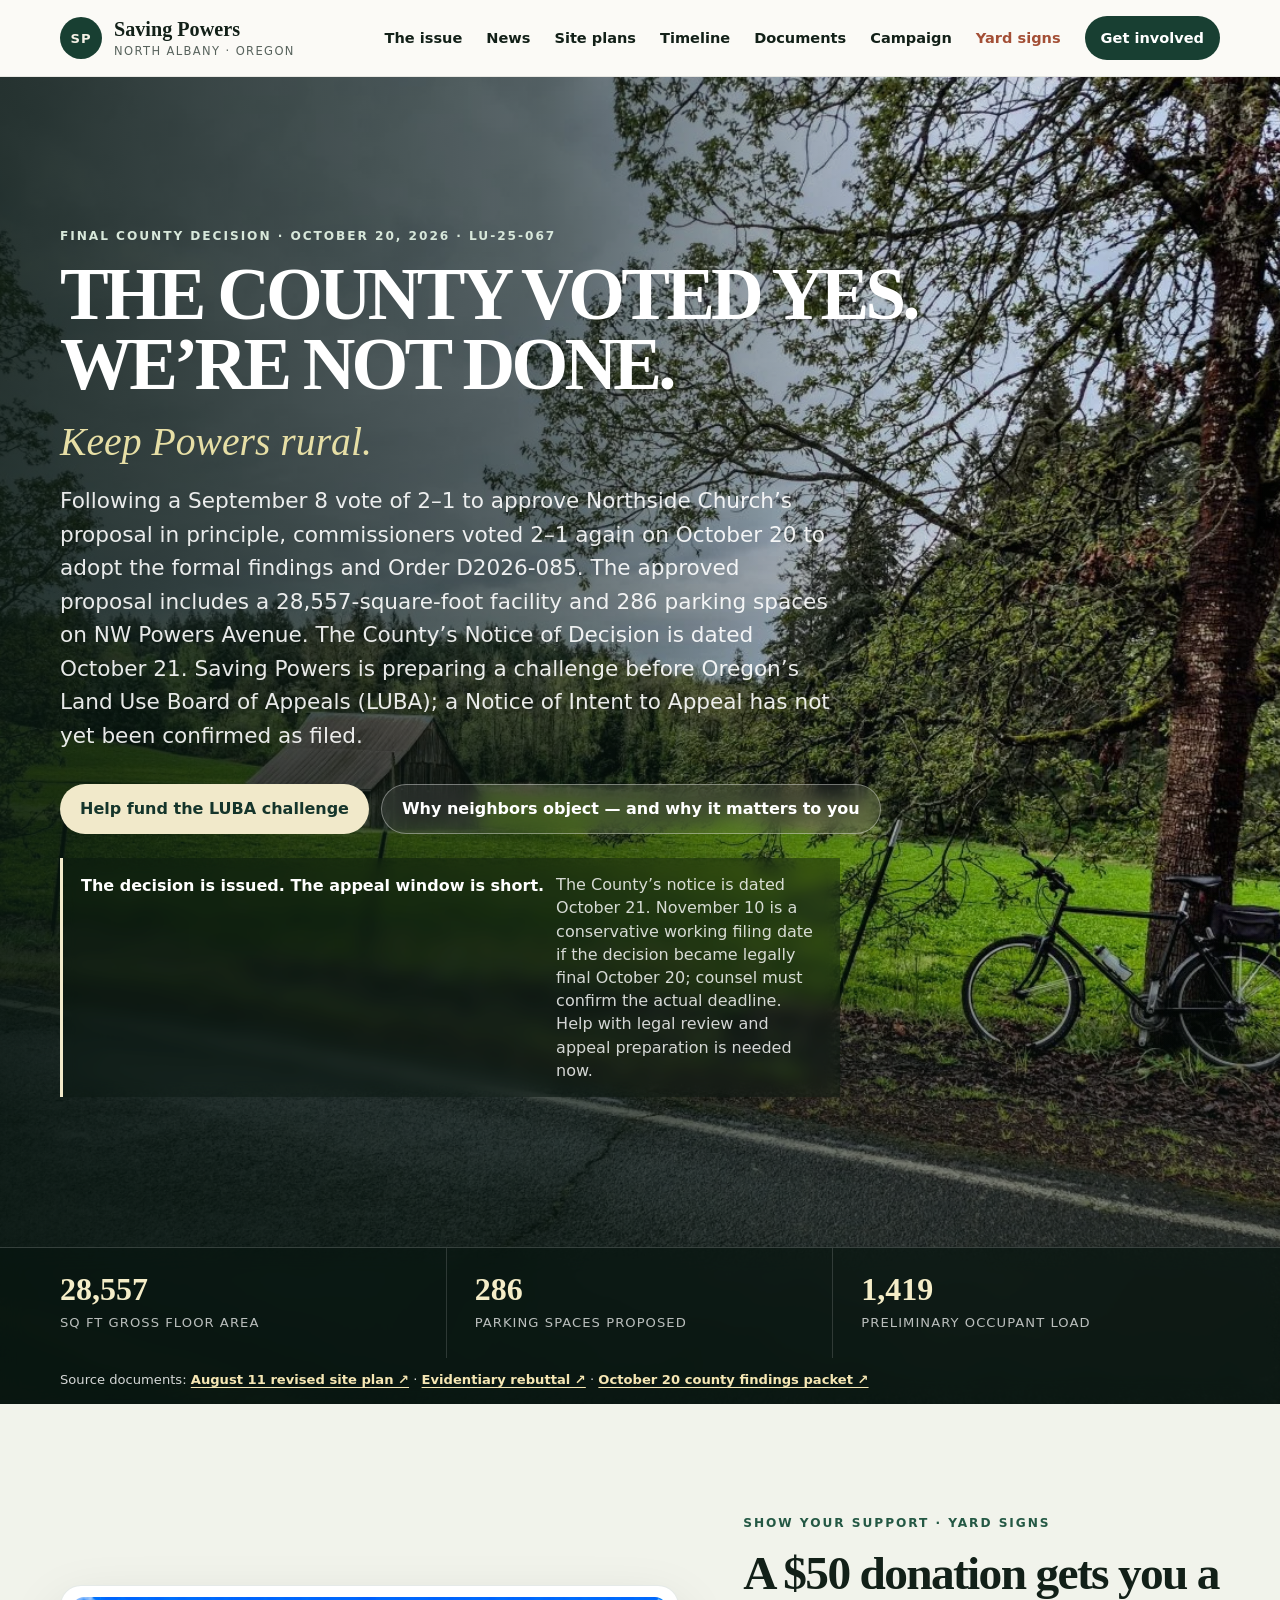
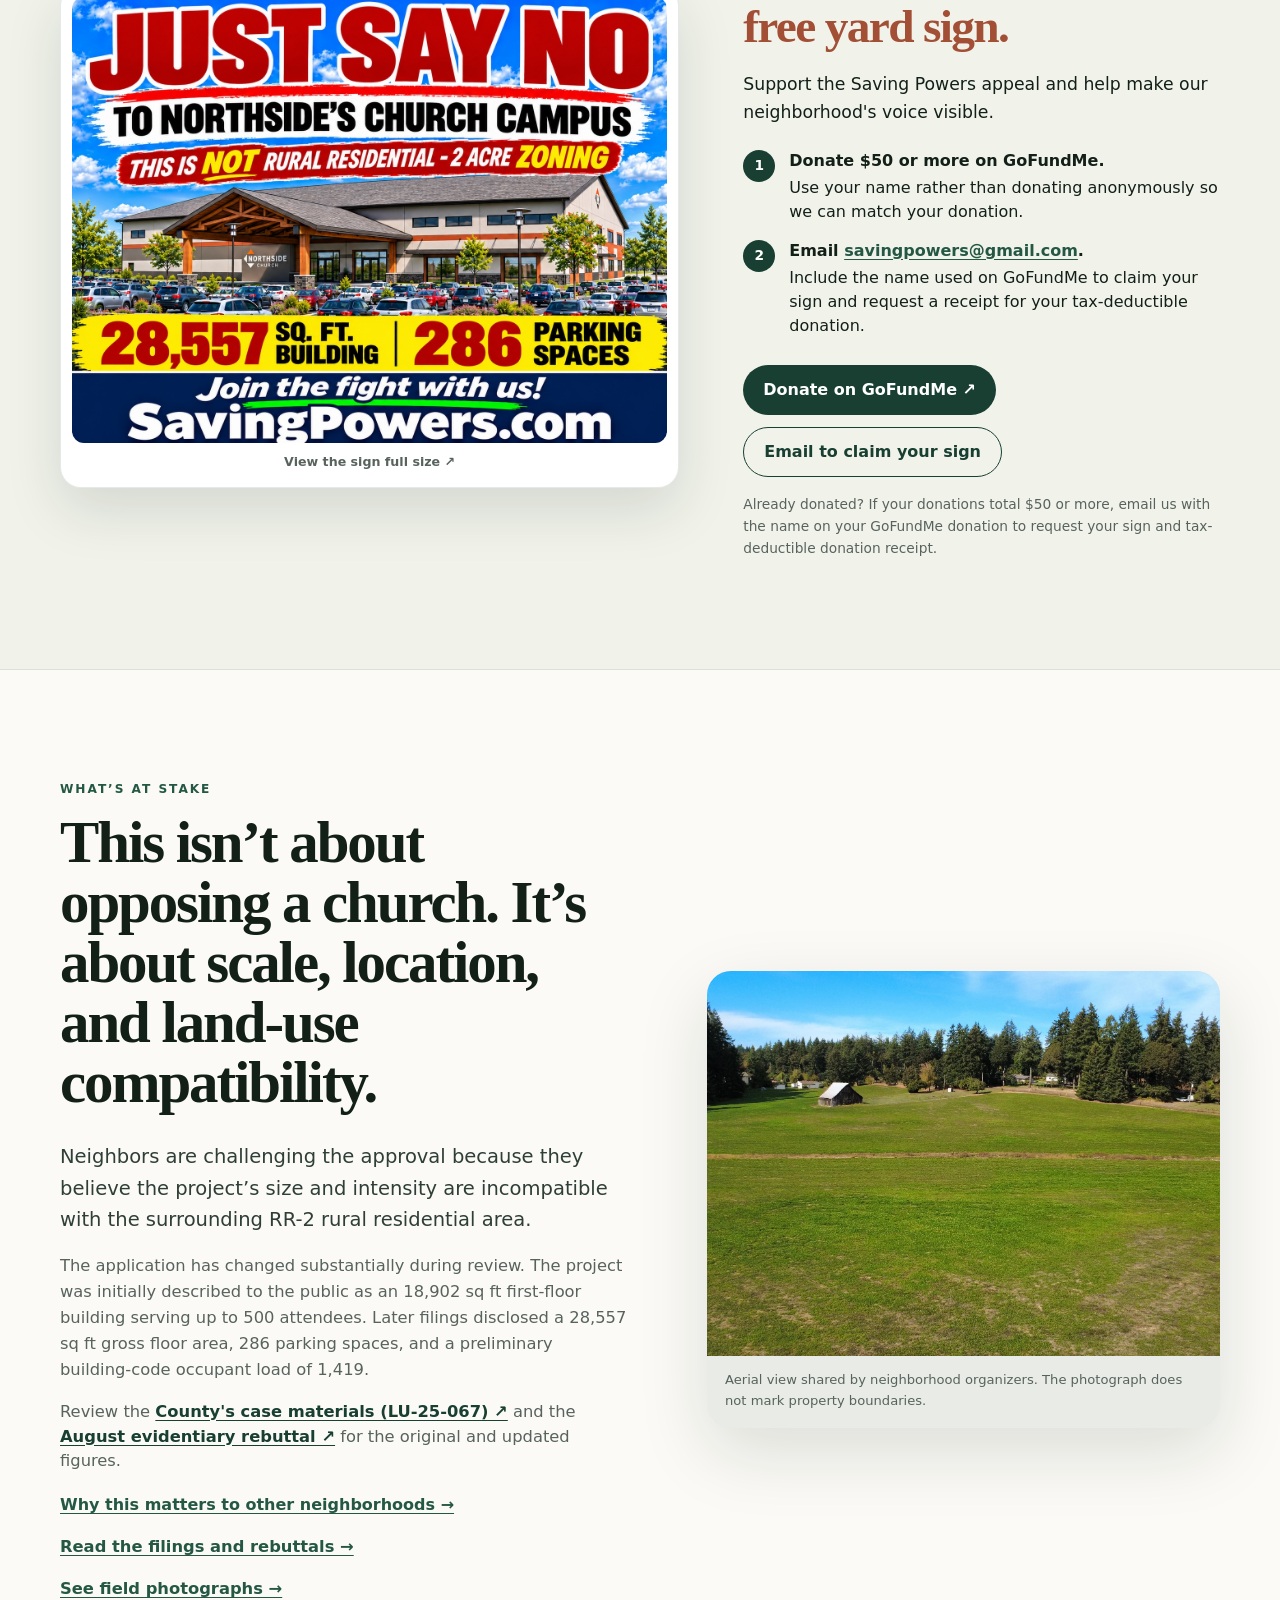
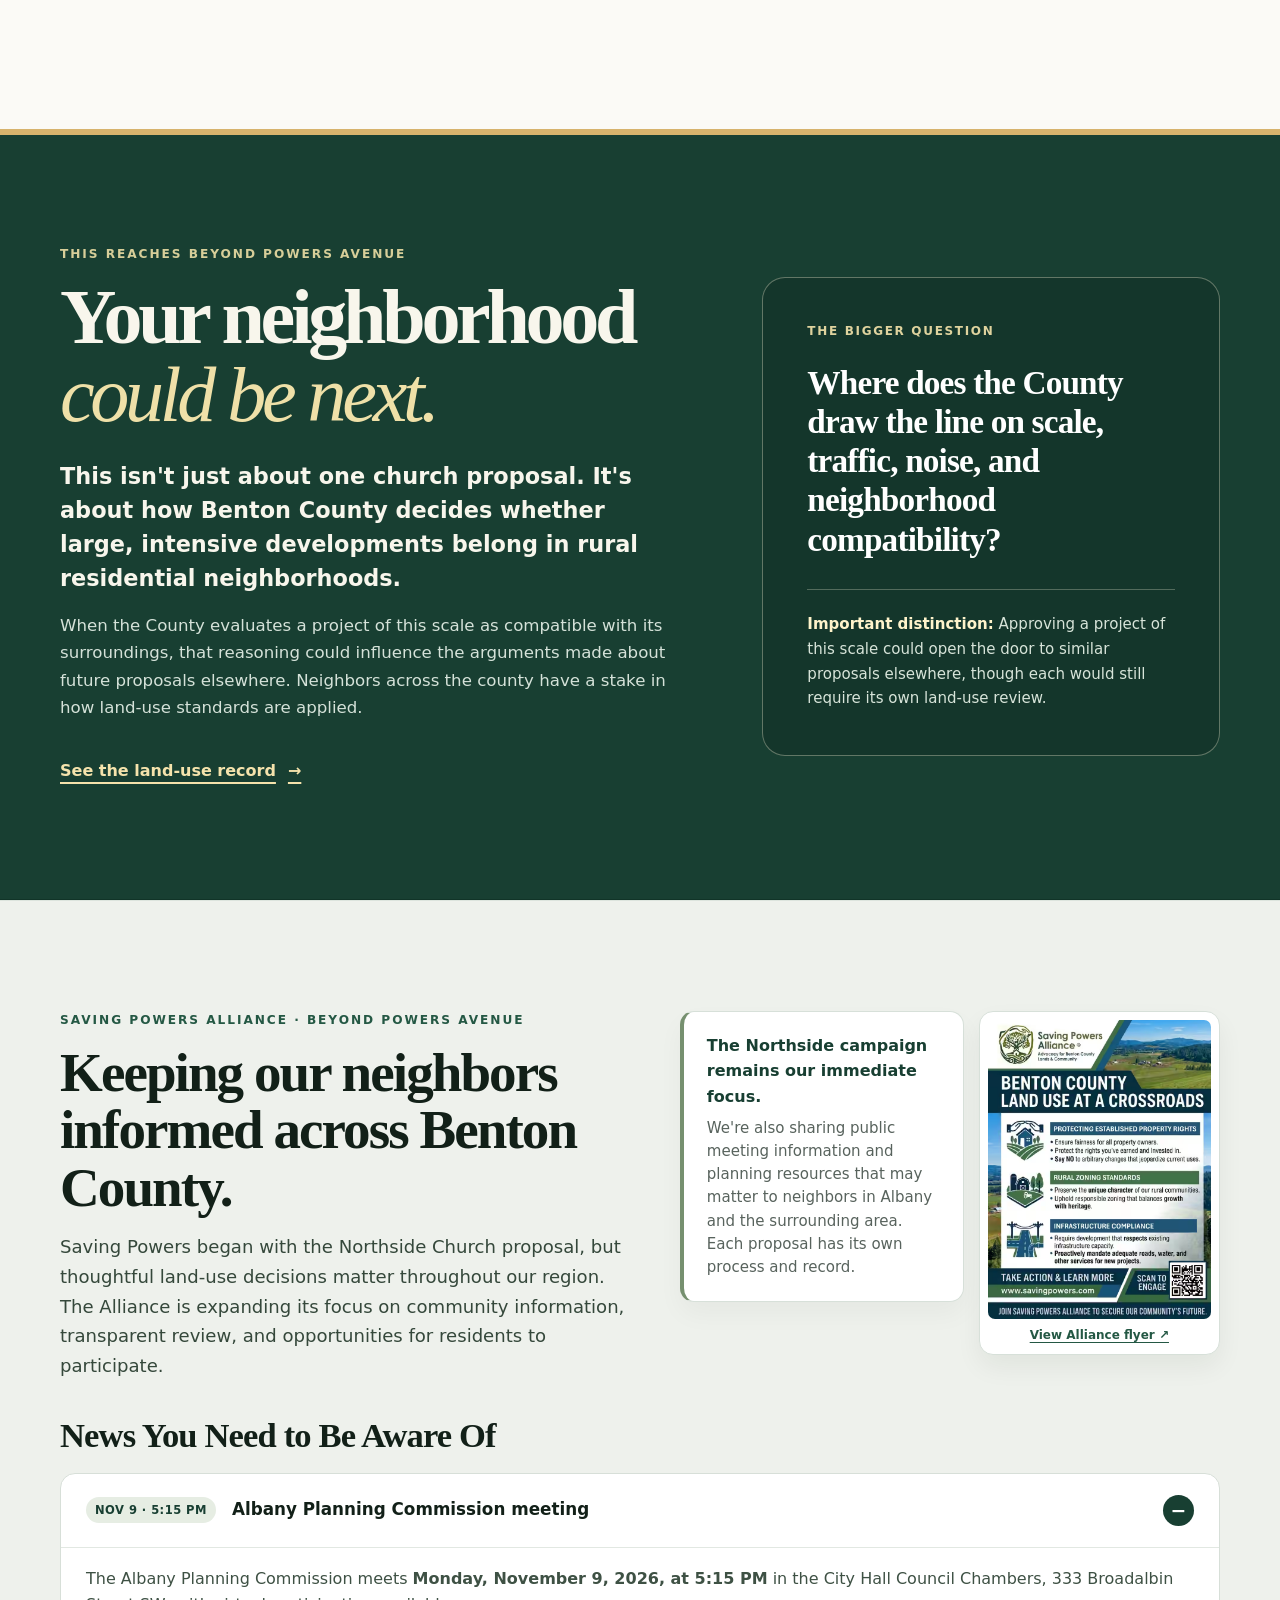
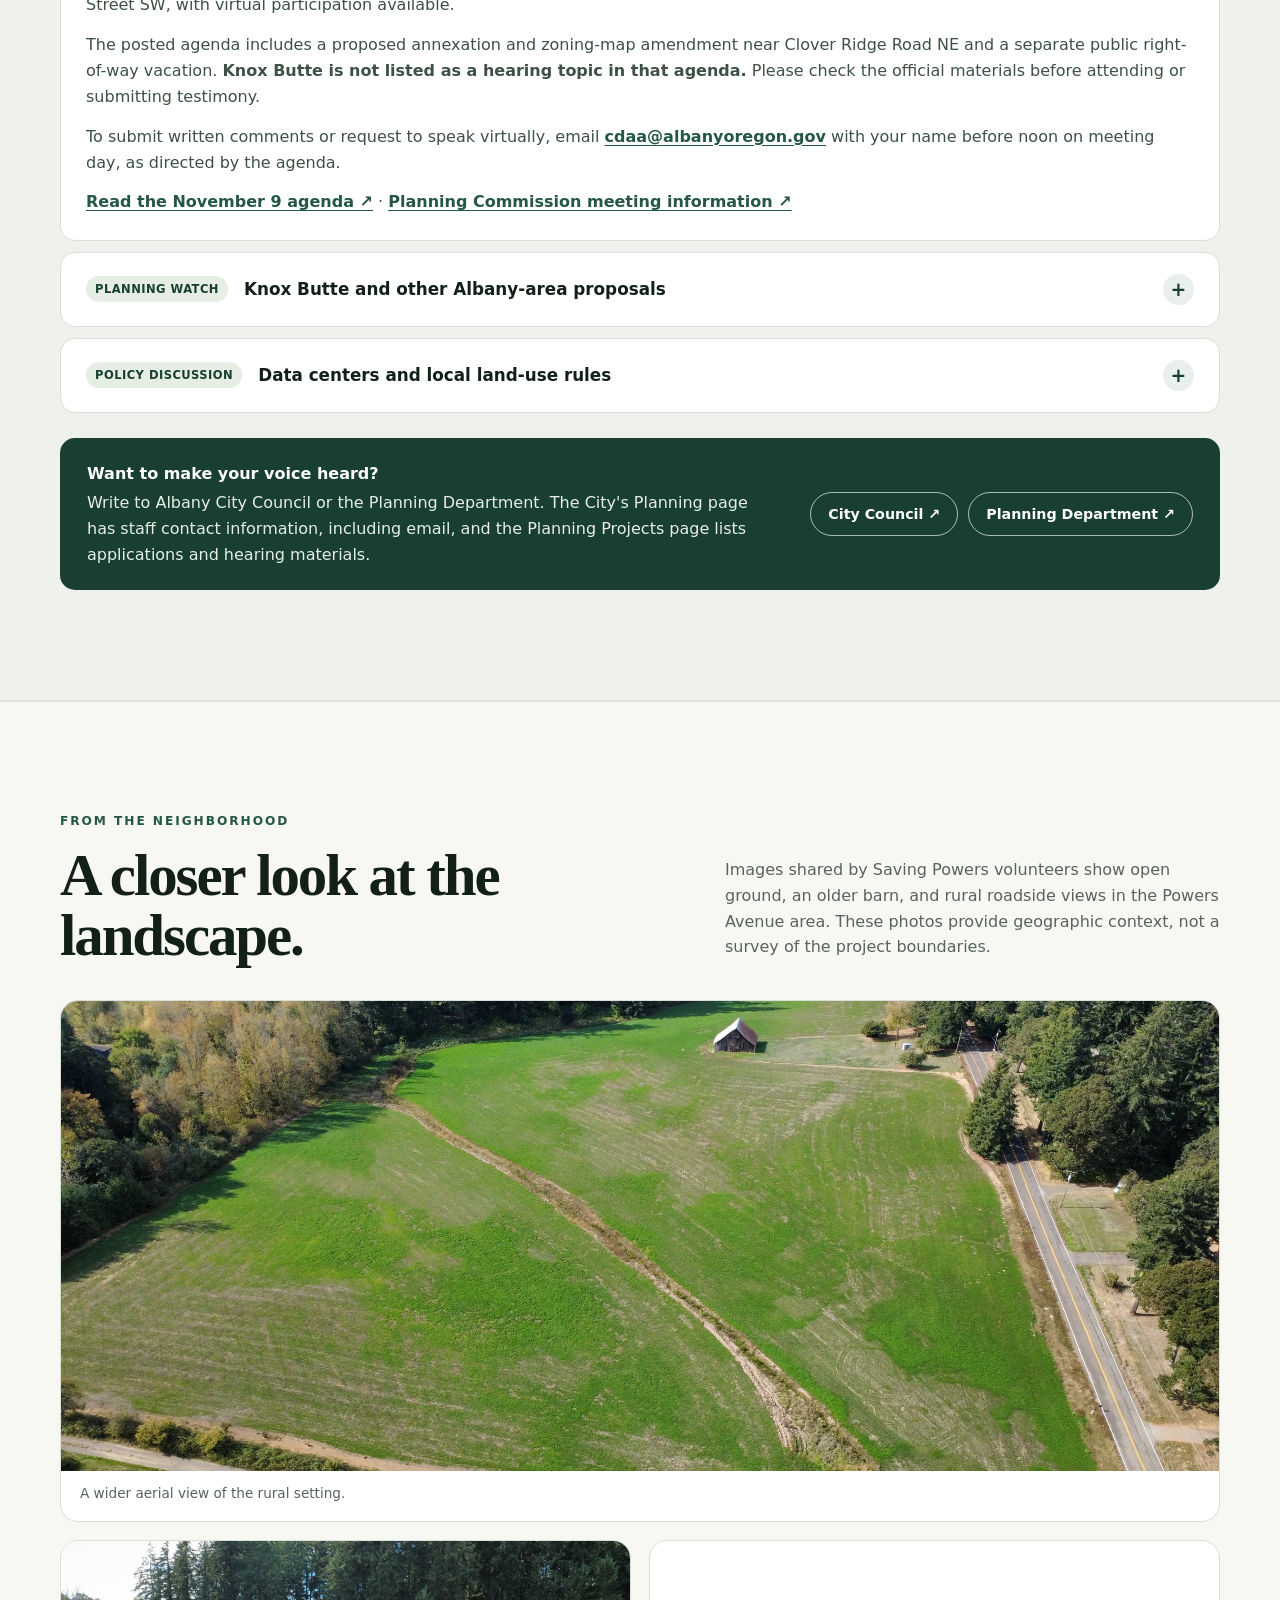
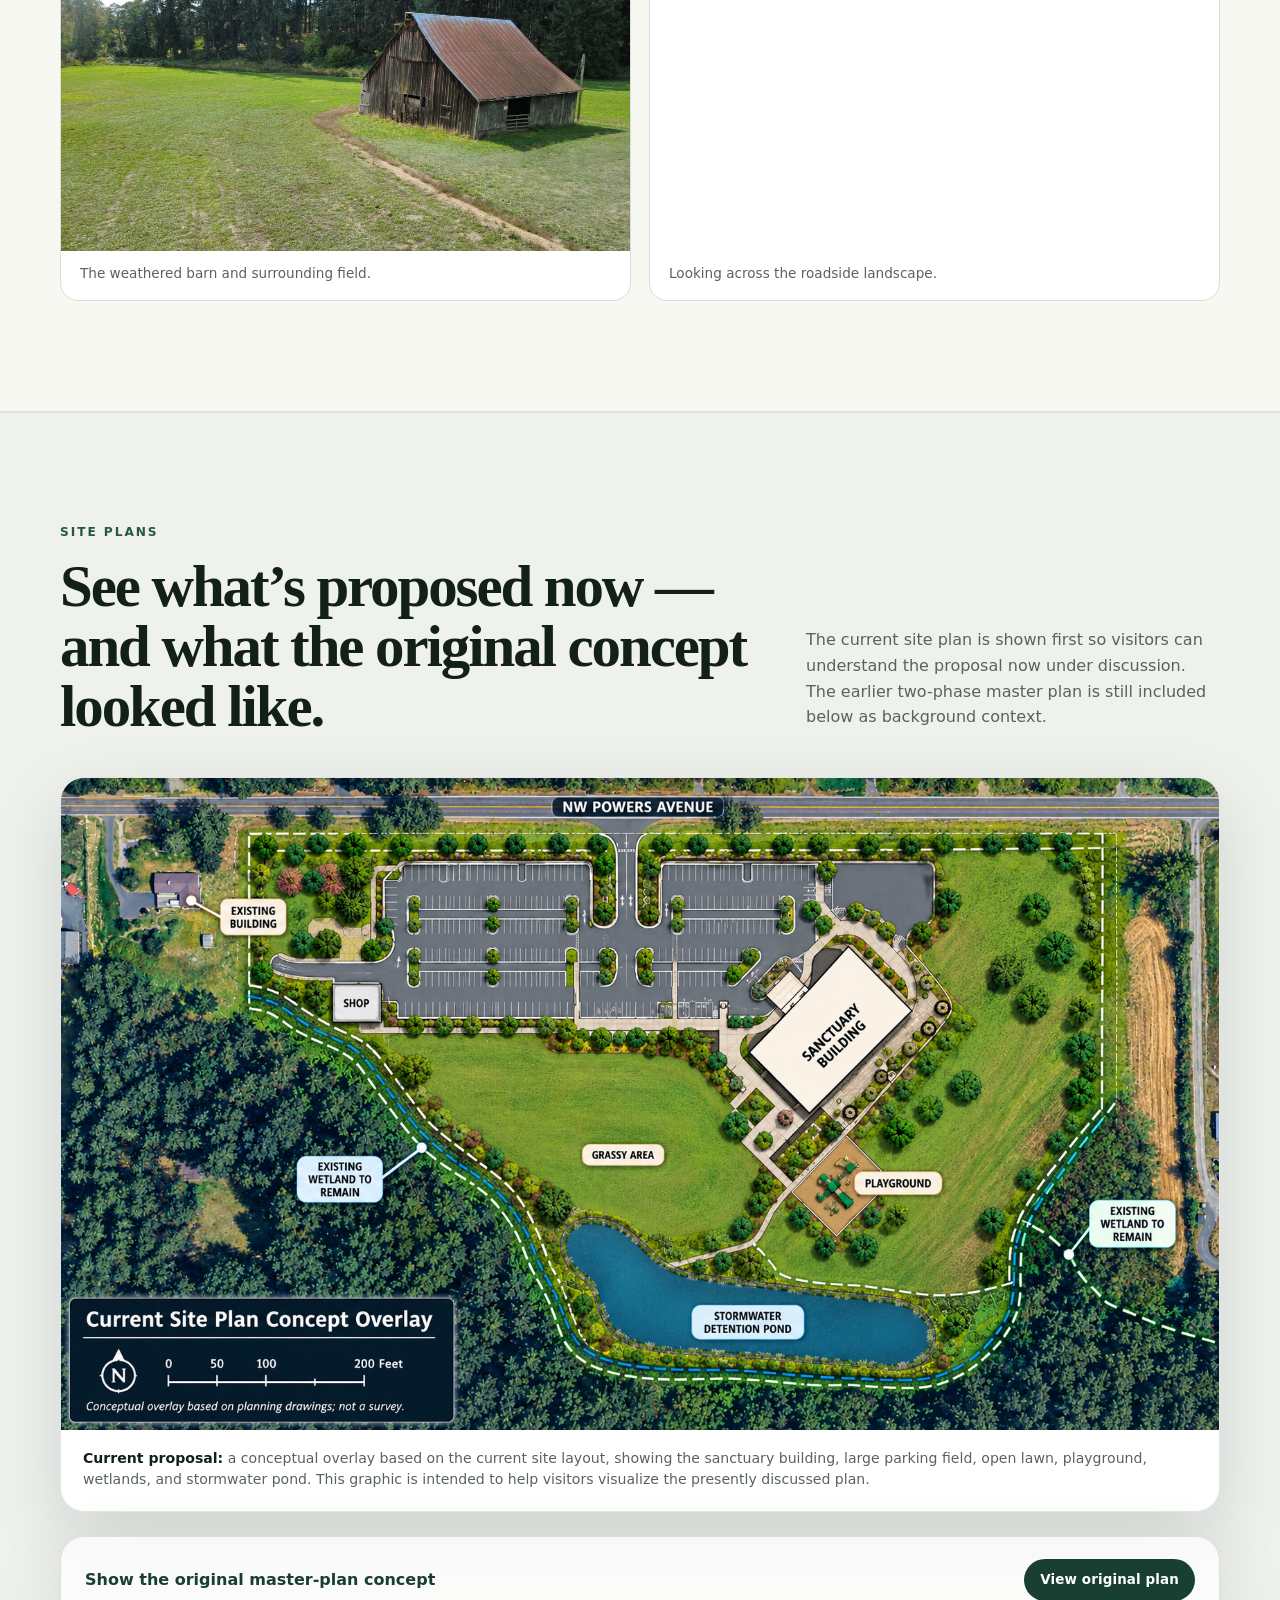
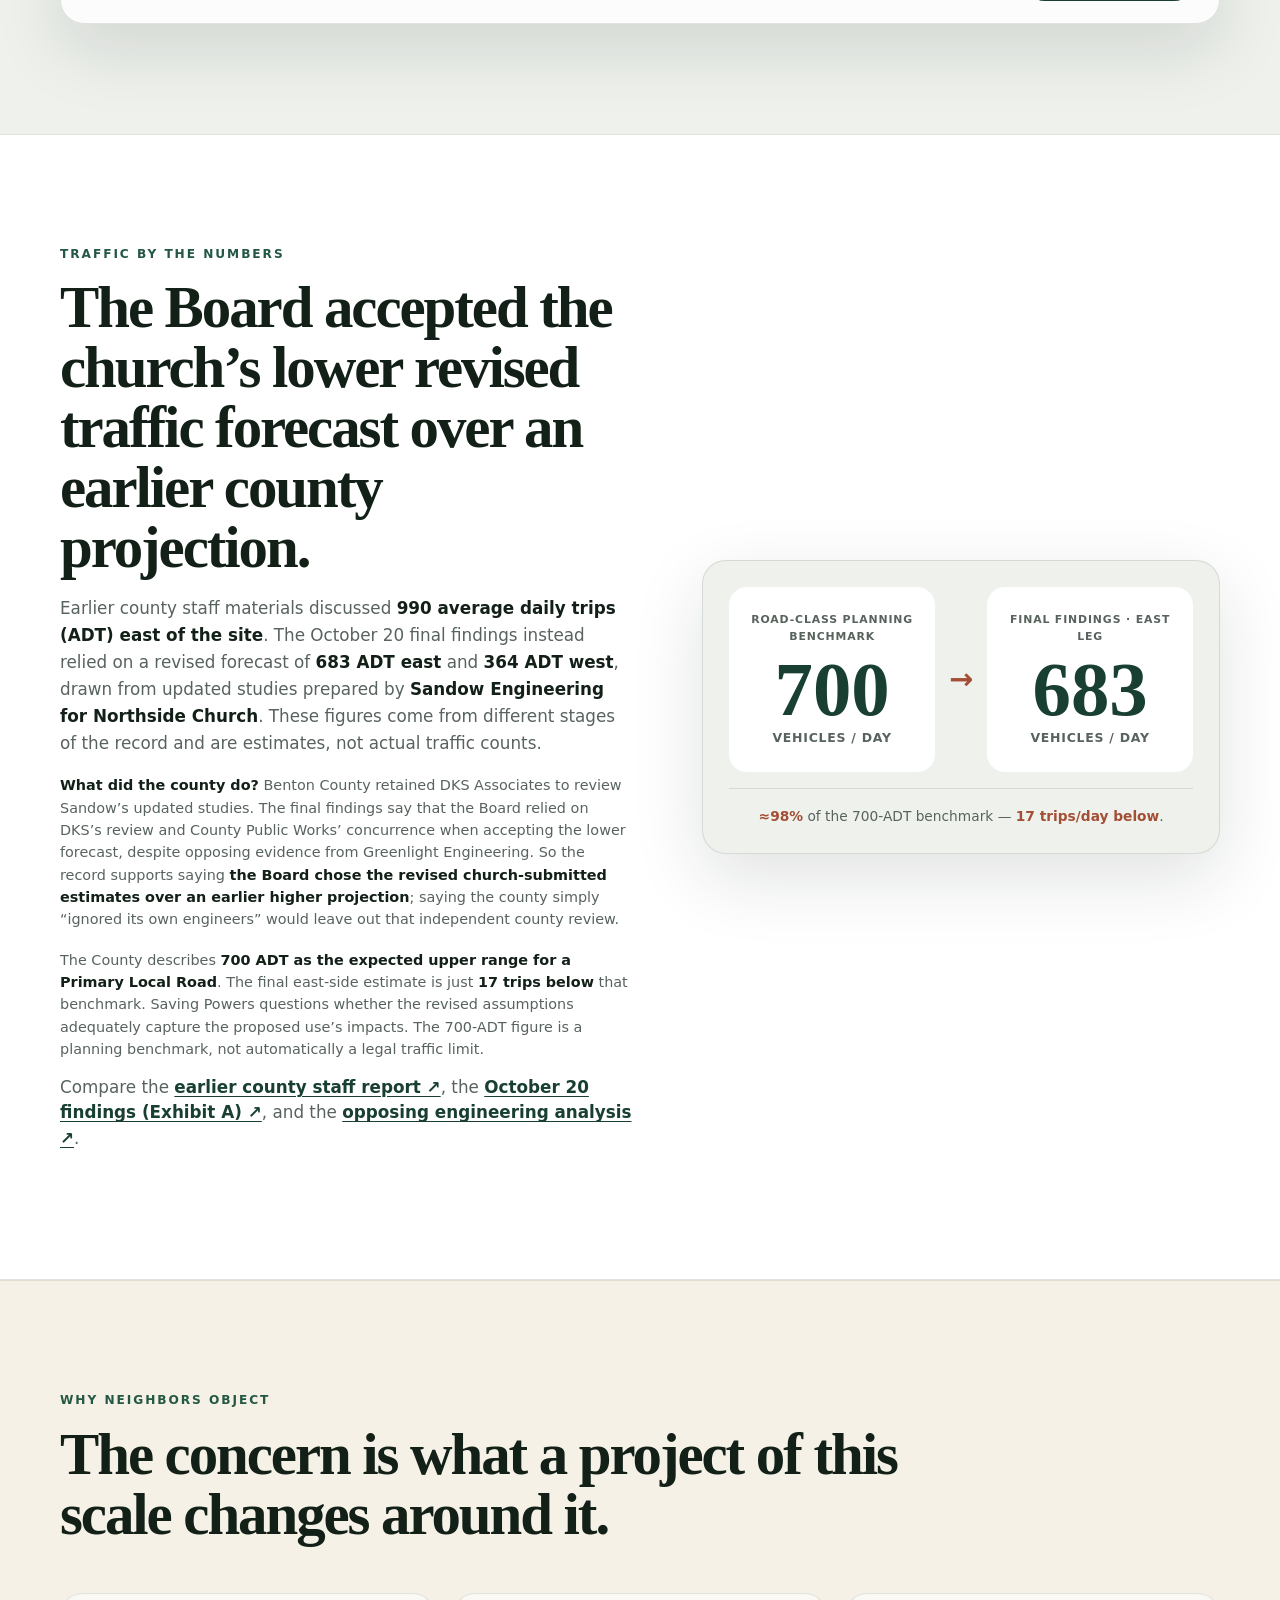
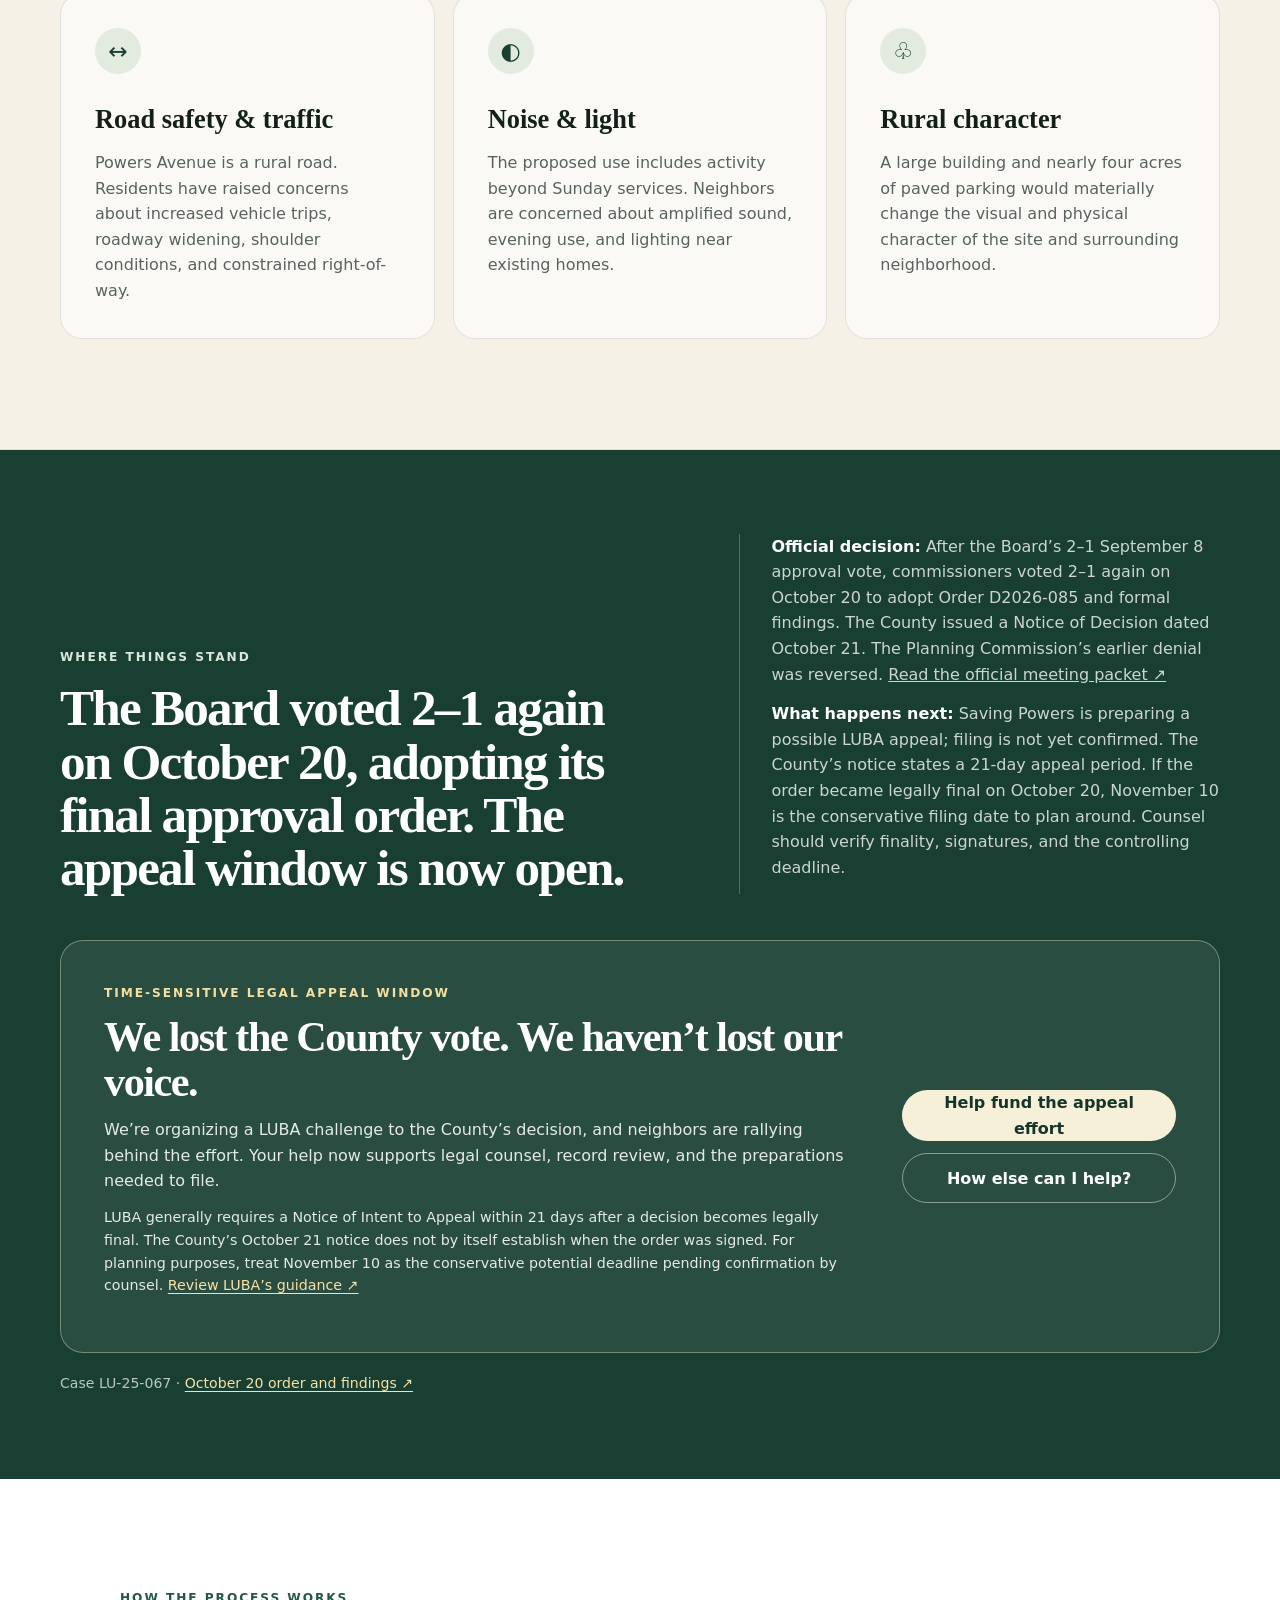
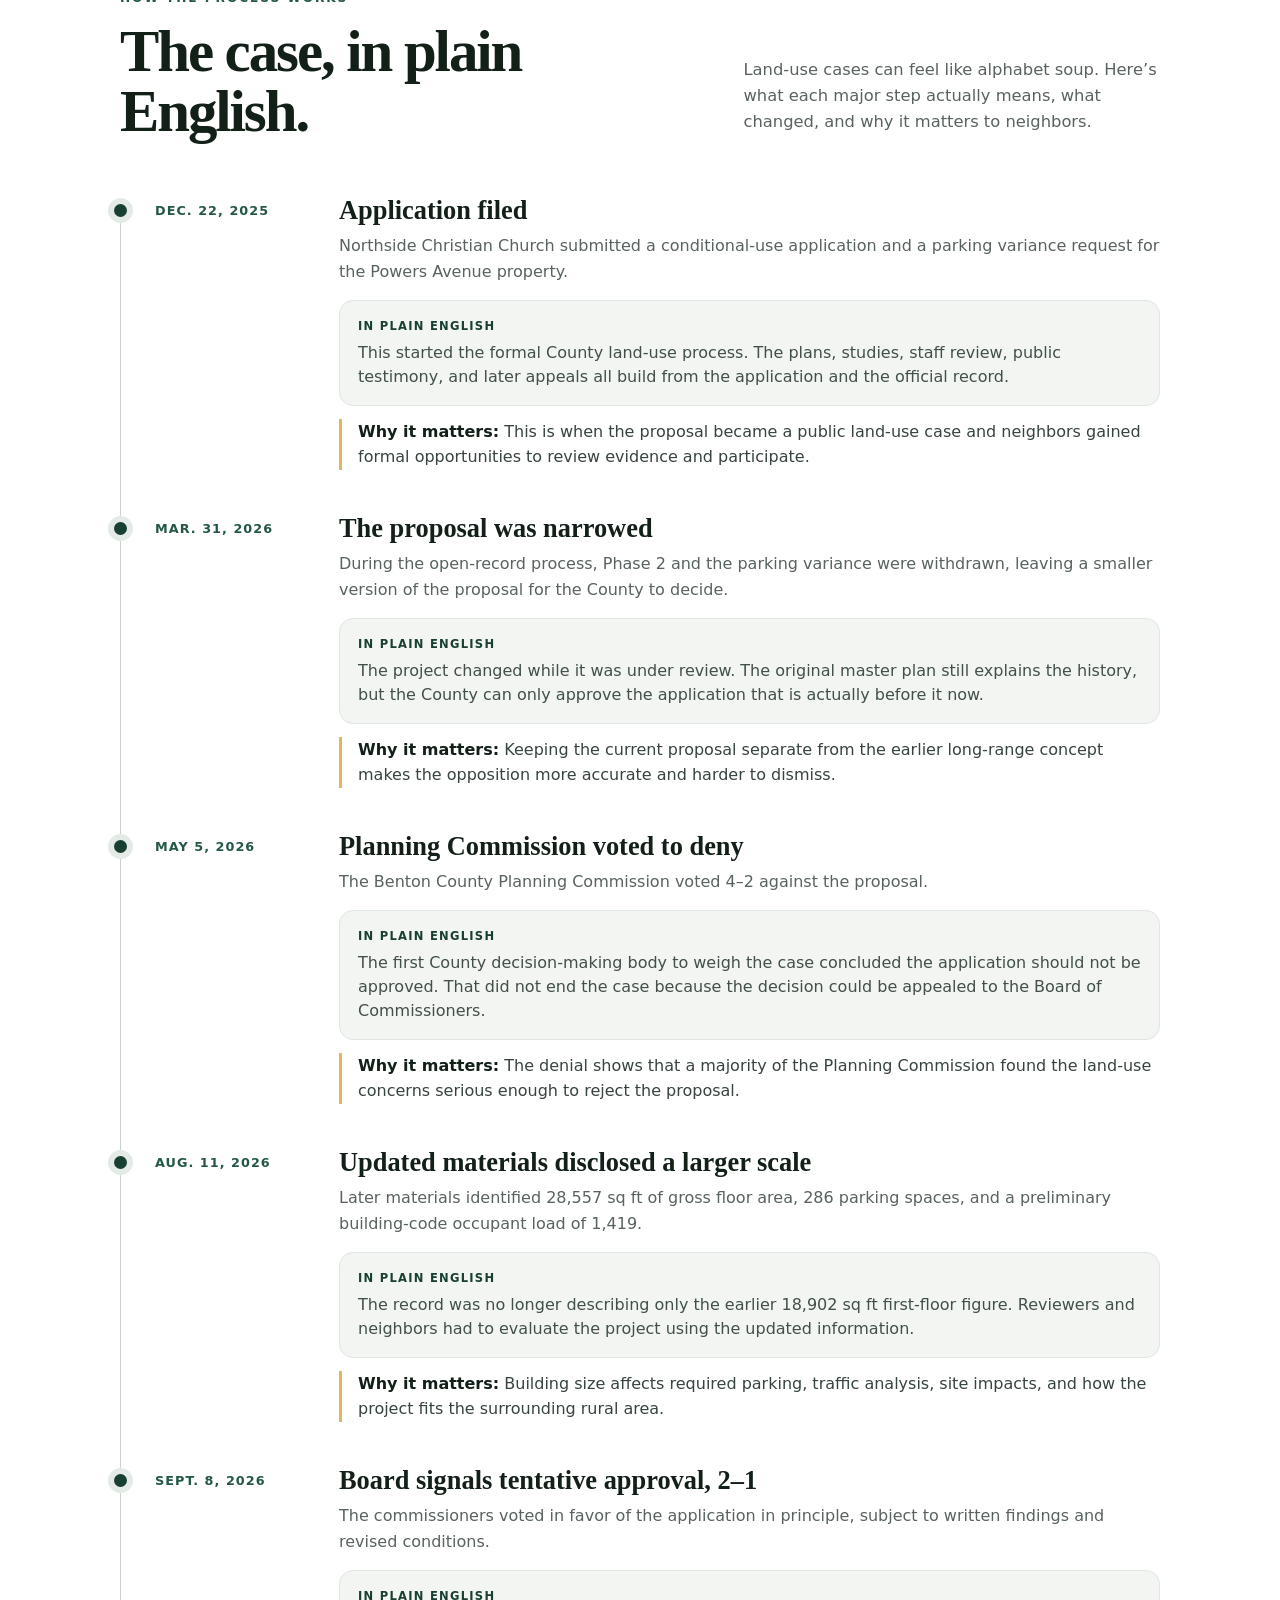
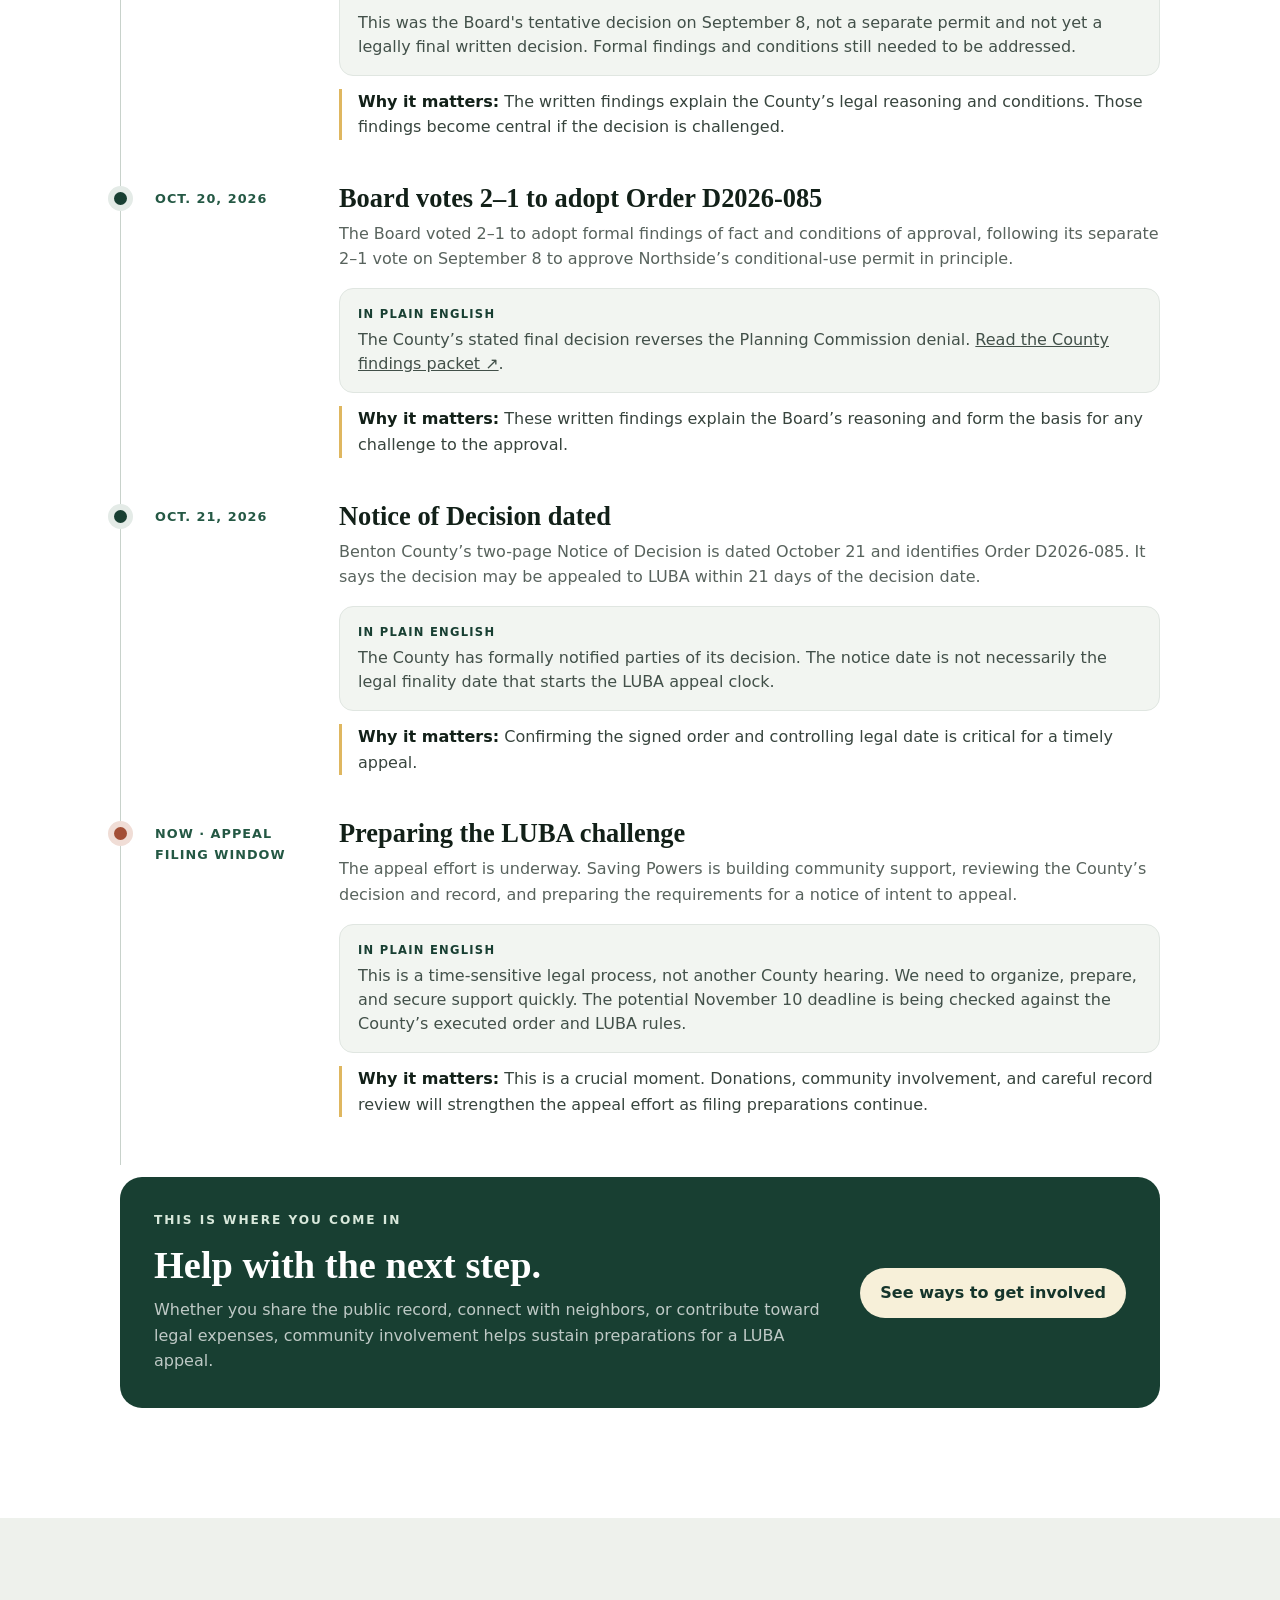
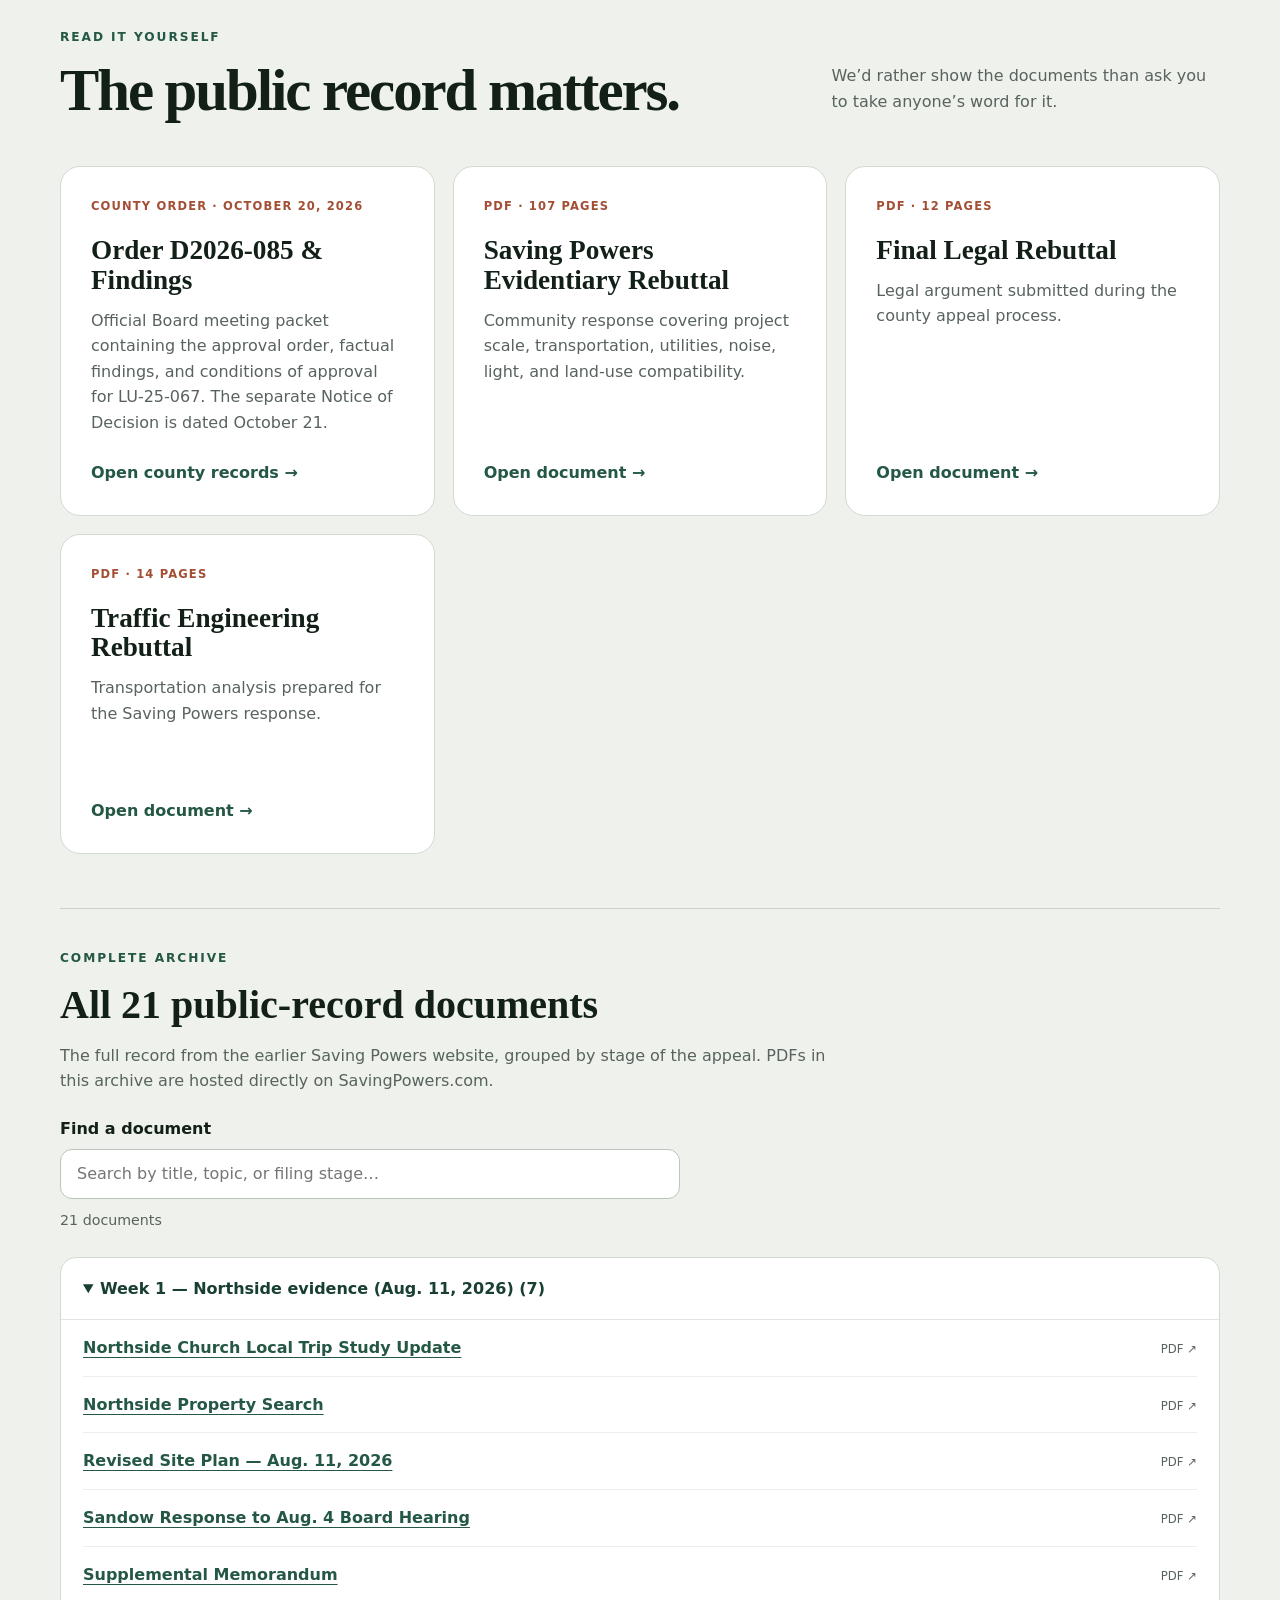
==== commit 741265bb: "Include approved Saving Powers Alliance crossroads flyer on original-site content branch" ====
--- a/index.html
+++ b/index.html
@@ -1169,6 +1169,24 @@
   .community-hub-action { padding: 23px 19px; }
 }
 
+
+.community-hub-header { grid-template-columns: minmax(0, 1fr) minmax(385px, .95fr); gap: clamp(24px, 4vw, 60px); }
+.community-hub-support { display: grid; grid-template-columns: minmax(0, 1fr) minmax(155px, .85fr); gap: 15px; align-items: start; }
+.community-hub-flyer { margin: 0; padding: 8px; background: #fff; border: 1px solid #d7e0d9; border-radius: 14px; box-shadow: 0 12px 26px rgba(18,32,24,.06); }
+.community-hub-flyer a { display: block; }
+.community-hub-flyer img { display: block; width: 100%; height: auto; border-radius: 7px; }
+.community-hub-flyer figcaption { margin: 8px 2px 3px; text-align: center; font-size: .75rem; line-height: 1.4; }
+.community-hub-flyer figcaption a { color: var(--forest-2); font-weight: 850; text-decoration: underline; text-underline-offset: 3px; }
+.community-hub-flyer a:focus-visible { outline: 3px solid var(--moss); outline-offset: 3px; border-radius: 5px; }
+@media (max-width: 900px) {
+  .community-hub-header { grid-template-columns: 1fr; }
+  .community-hub-support { grid-template-columns: minmax(0, 1fr) 230px; align-items: center; }
+}
+@media (max-width: 620px) {
+  .community-hub-support { grid-template-columns: 1fr; }
+  .community-hub-flyer { max-width: 300px; width: 100%; margin-inline: auto; }
+}
+
 </style>
 <link href="https://www.savingpowers.com/" rel="canonical"/><meta content="https://www.savingpowers.com/" property="og:url"><link as="image" href="assets/hero-bike-tree.webp" rel="preload"/></meta></head>
 <body>
@@ -1303,10 +1321,18 @@
         <h2 id="community-news-heading">Keeping our neighbors informed across Benton County.</h2>
         <p class="community-hub-lede">Saving Powers began with the Northside Church proposal, but thoughtful land-use decisions matter throughout our region. The Alliance is expanding its focus on community information, transparent review, and opportunities for residents to participate.</p>
       </div>
-      <aside class="community-hub-context" aria-label="About the Alliance">
-        <strong>The Northside campaign remains our immediate focus.</strong>
-        <p>We're also sharing public meeting information and planning resources that may matter to neighbors in Albany and the surrounding area. Each proposal has its own process and record.</p>
-      </aside>
+      <div class="community-hub-support">
+        <aside class="community-hub-context" aria-label="About the Alliance">
+          <strong>The Northside campaign remains our immediate focus.</strong>
+          <p>We're also sharing public meeting information and planning resources that may matter to neighbors in Albany and the surrounding area. Each proposal has its own process and record.</p>
+        </aside>
+        <figure class="community-hub-flyer">
+          <a href="assets/benton-county-land-use-crossroads-2026-11.avif" target="_blank" rel="noopener noreferrer" aria-label="Open the Benton County Land Use at a Crossroads flyer">
+            <img src="assets/benton-county-land-use-crossroads-2026-11.avif" width="750" height="1004" loading="lazy" decoding="async" alt="Saving Powers Alliance flyer titled Benton County Land Use at a Crossroads, highlighting property rights, rural zoning standards, and infrastructure compliance">
+          </a>
+          <figcaption><a href="assets/benton-county-land-use-crossroads-2026-11.avif" target="_blank" rel="noopener noreferrer">View Alliance flyer ↗</a></figcaption>
+        </figure>
+      </div>
     </div>
     <h3 class="community-hub-title">News You Need to Be Aware Of</h3>
     <div class="community-hub-items">
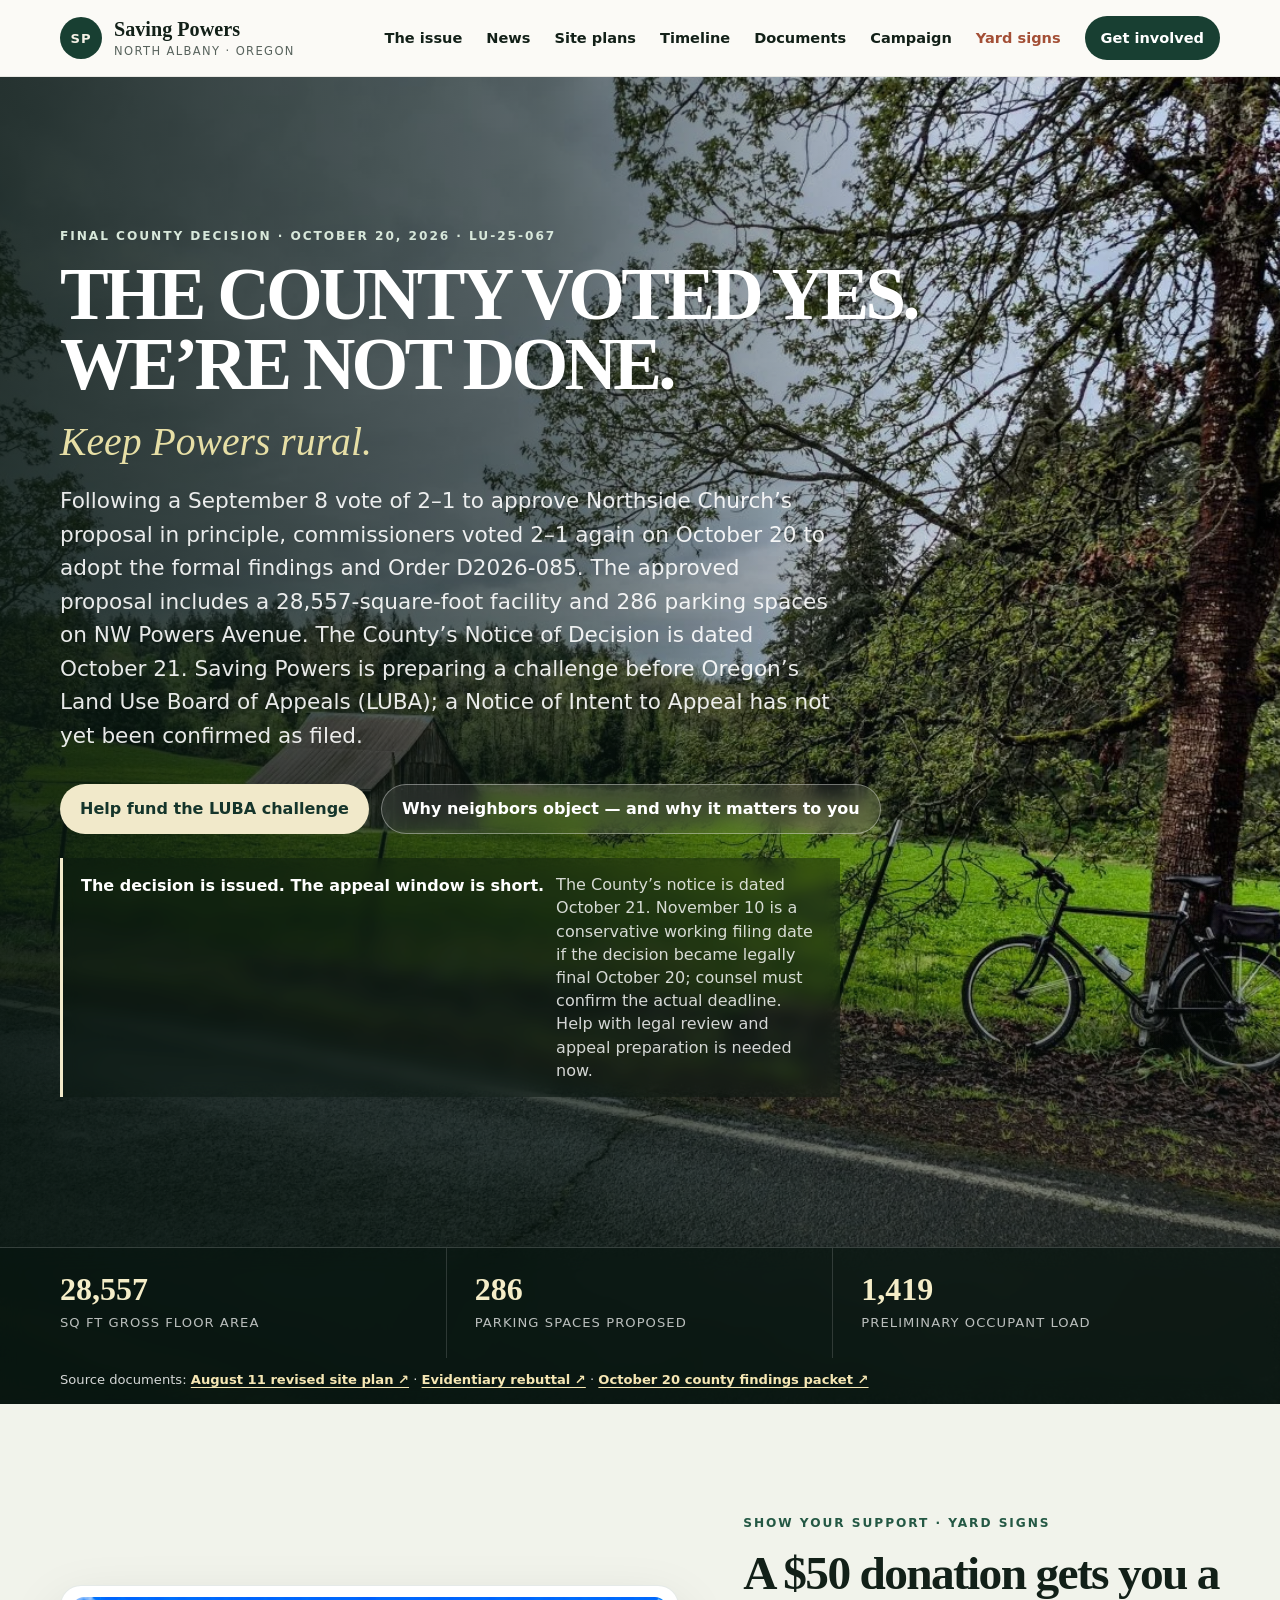
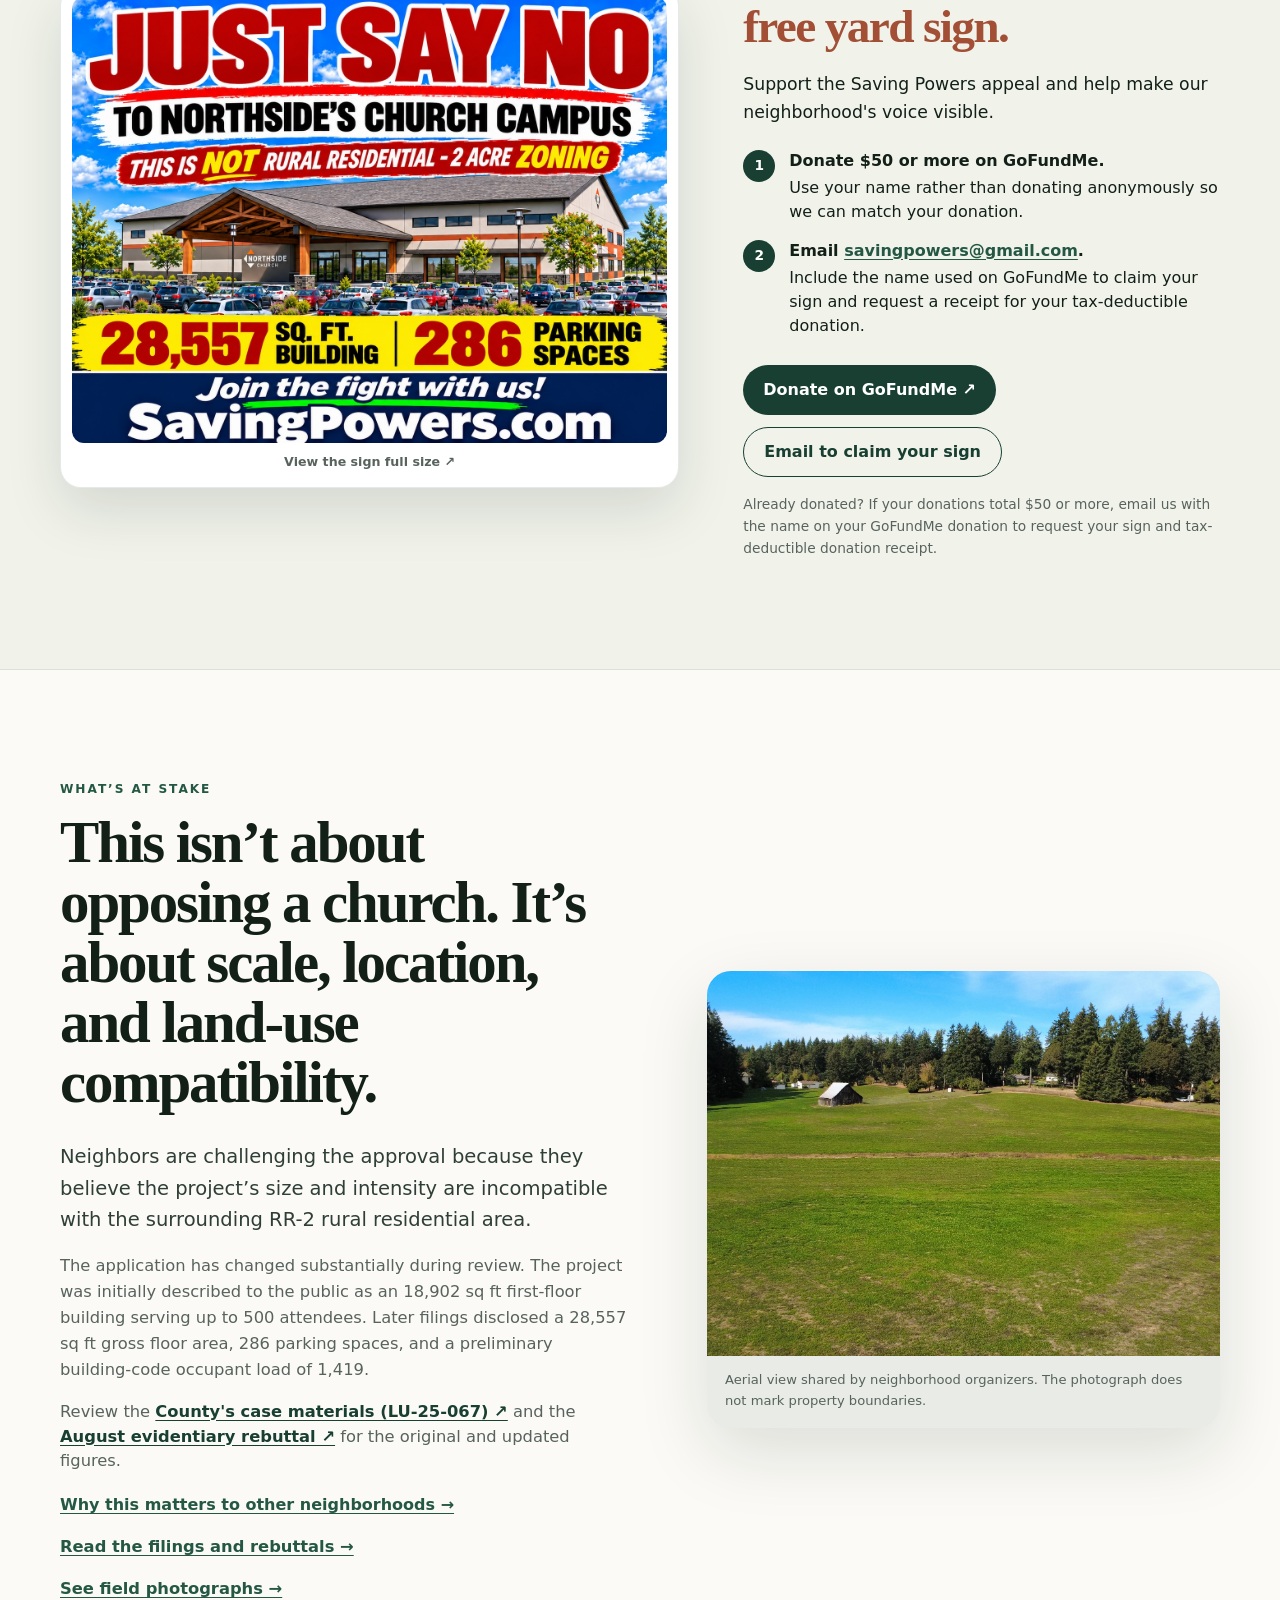
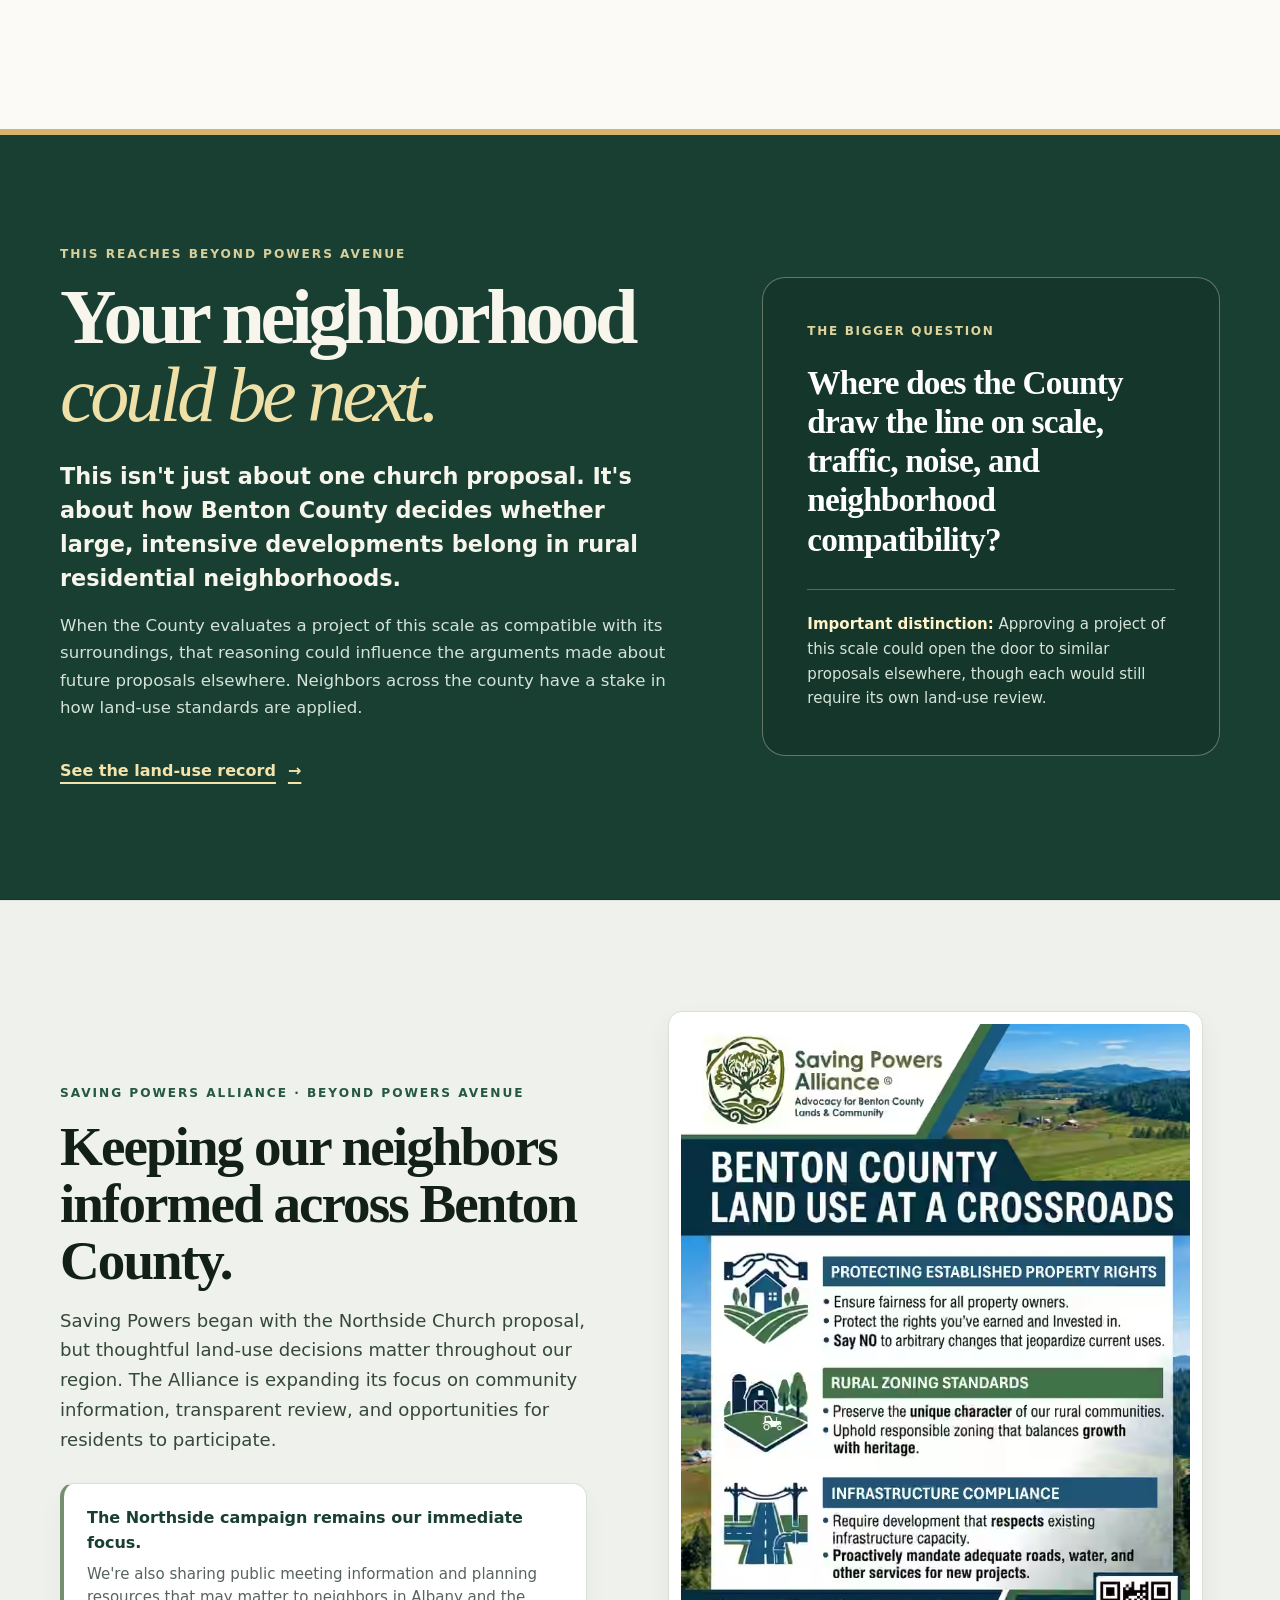
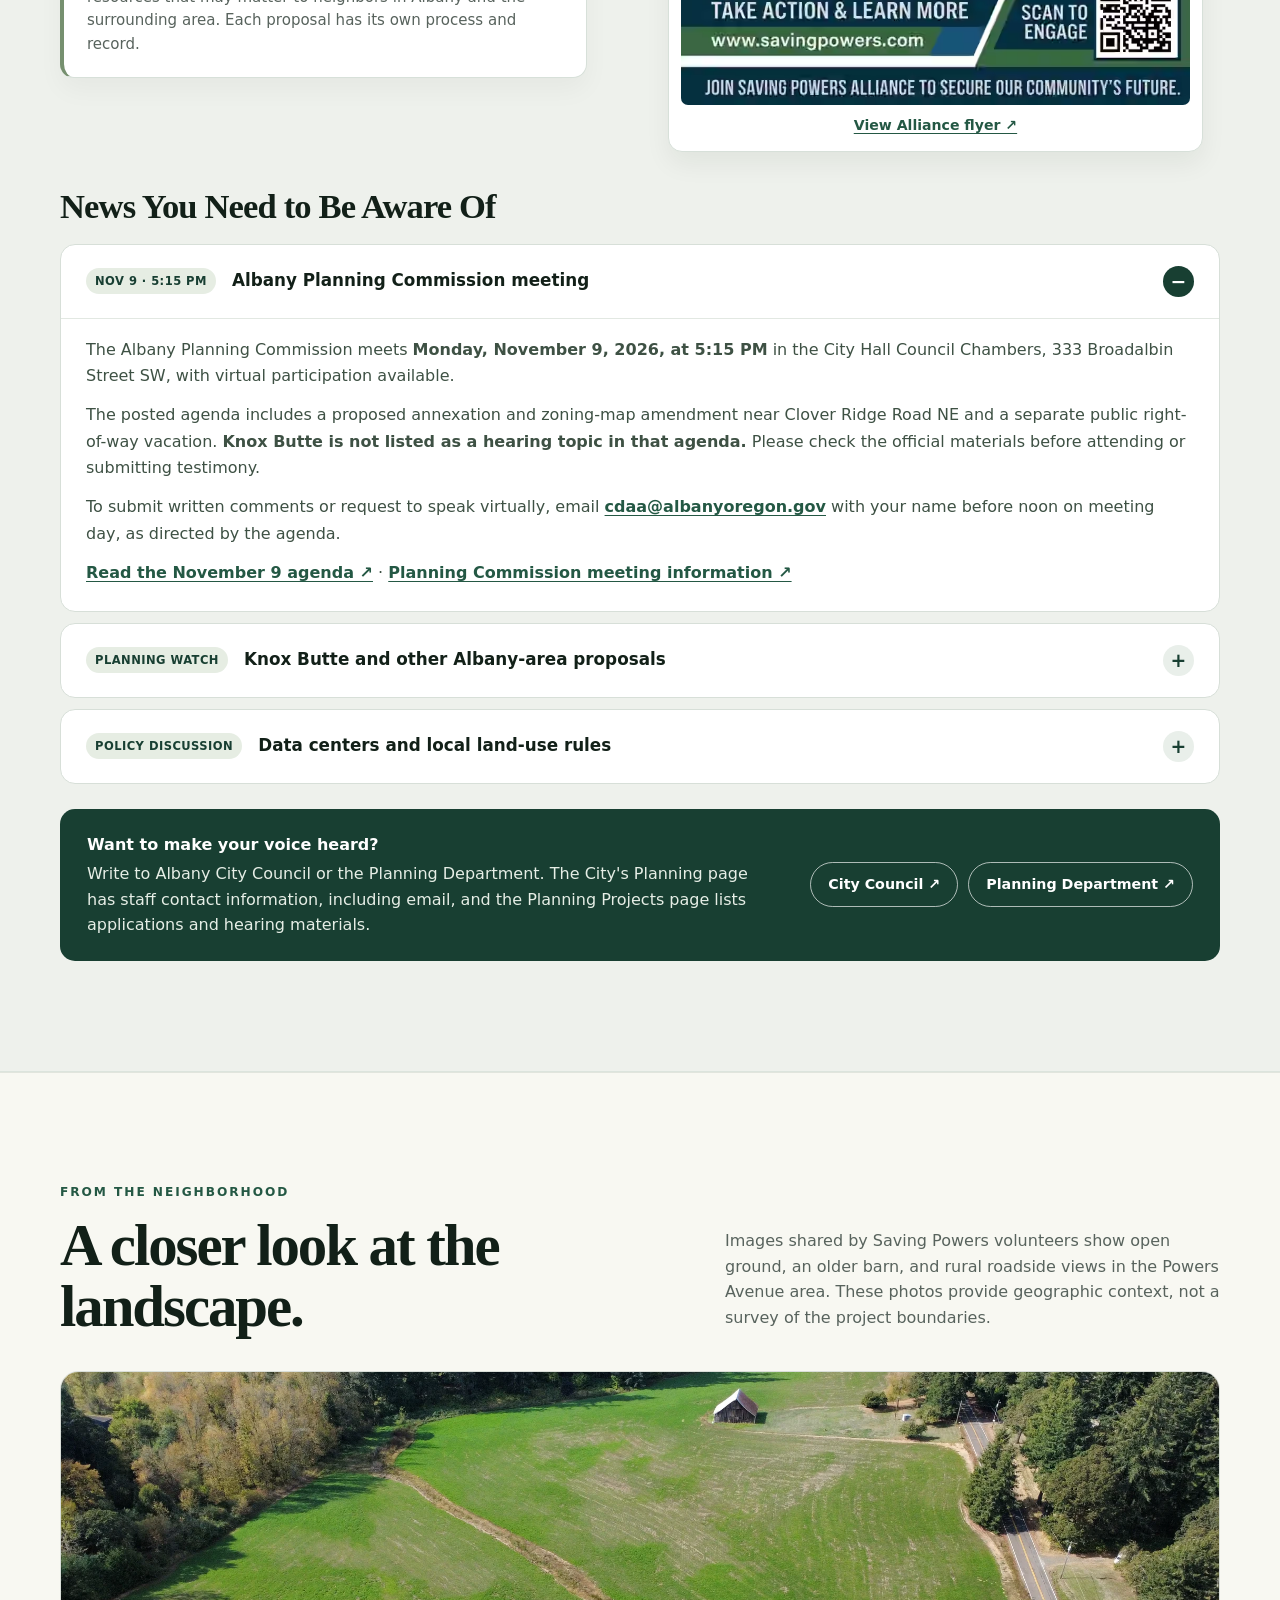
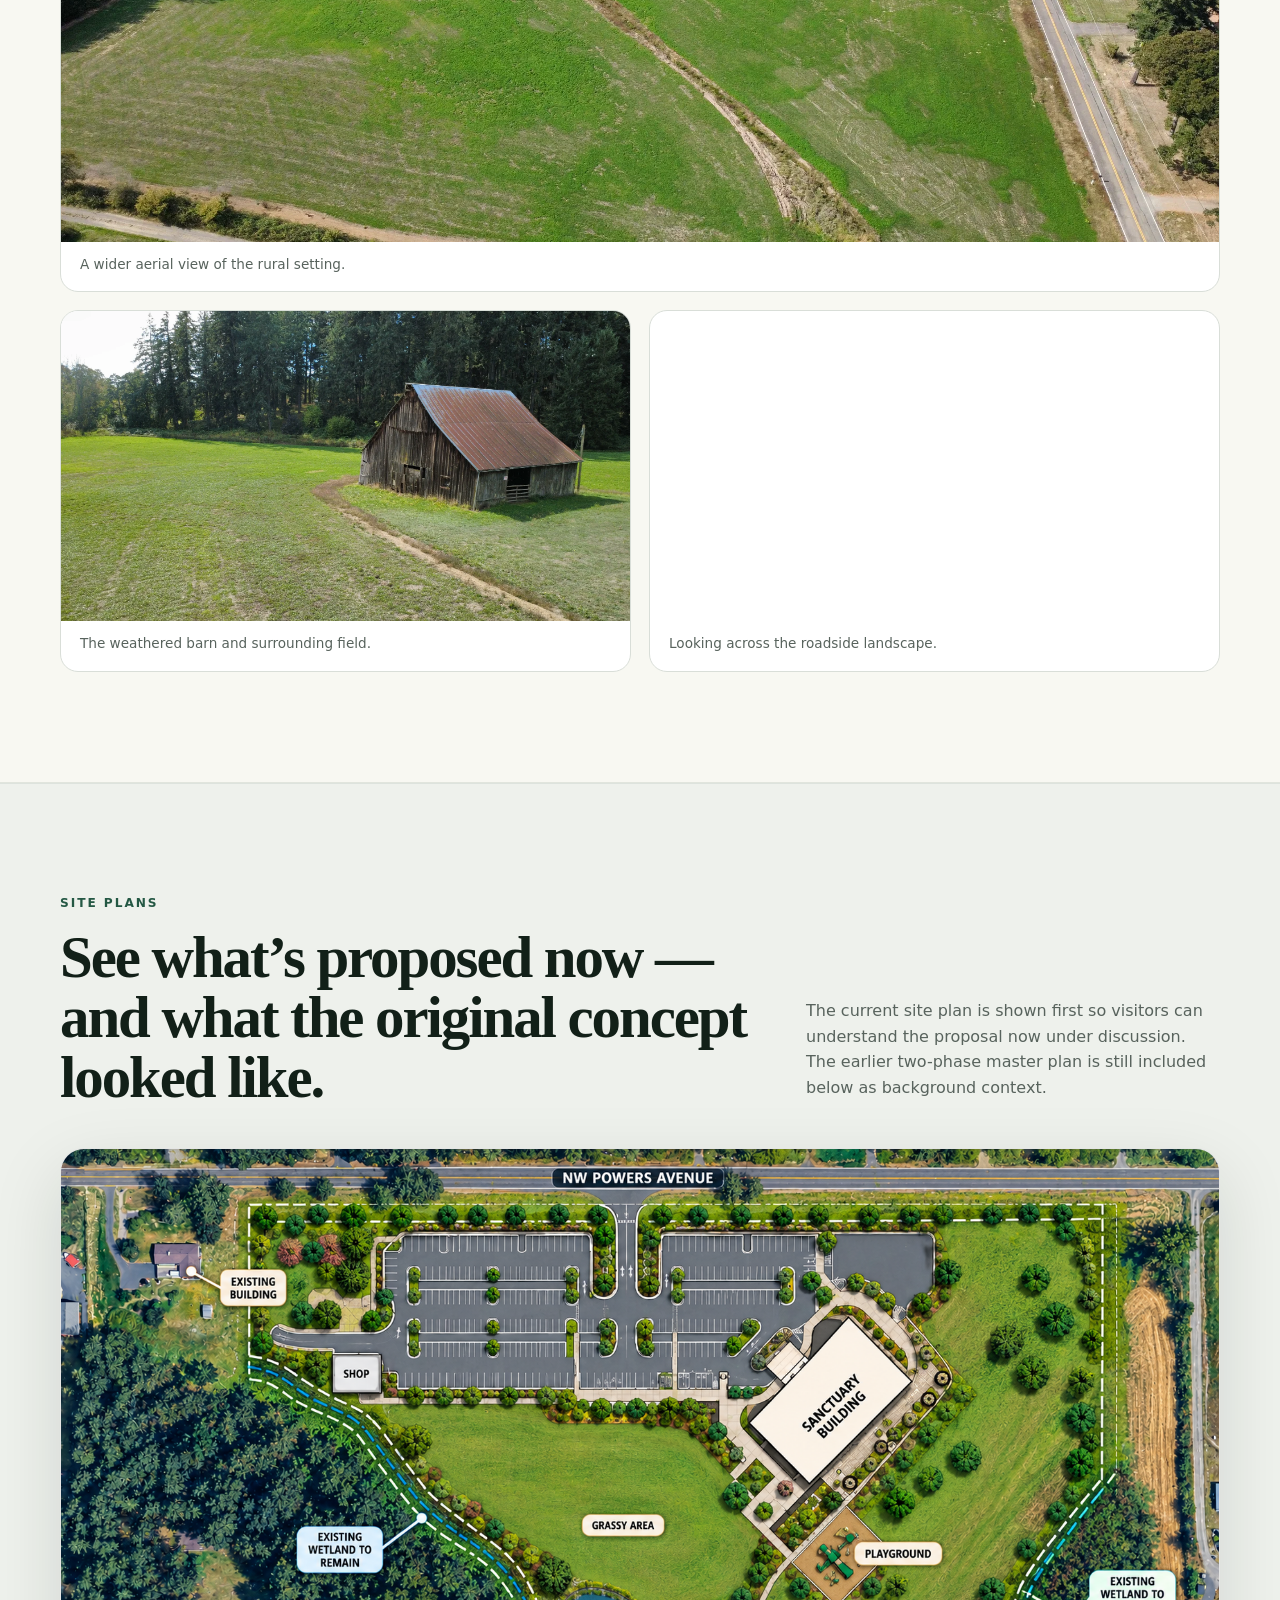
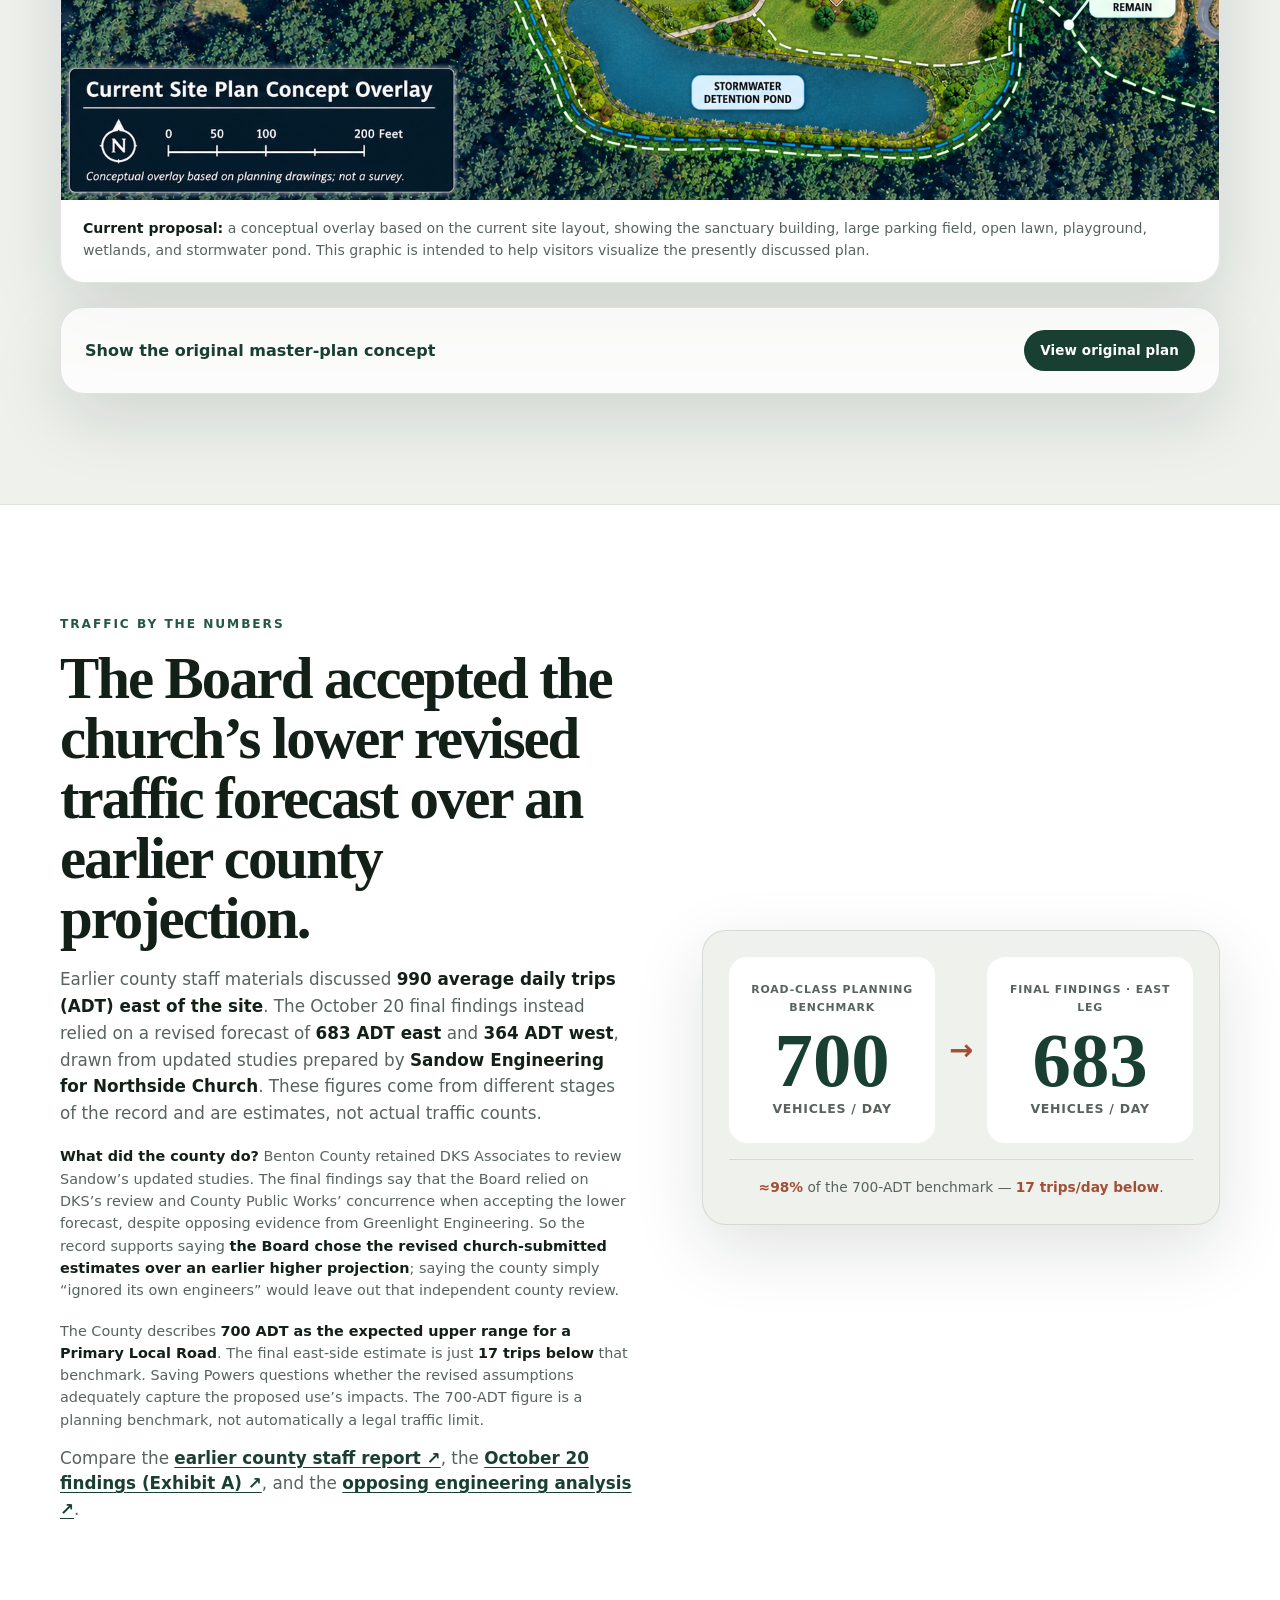
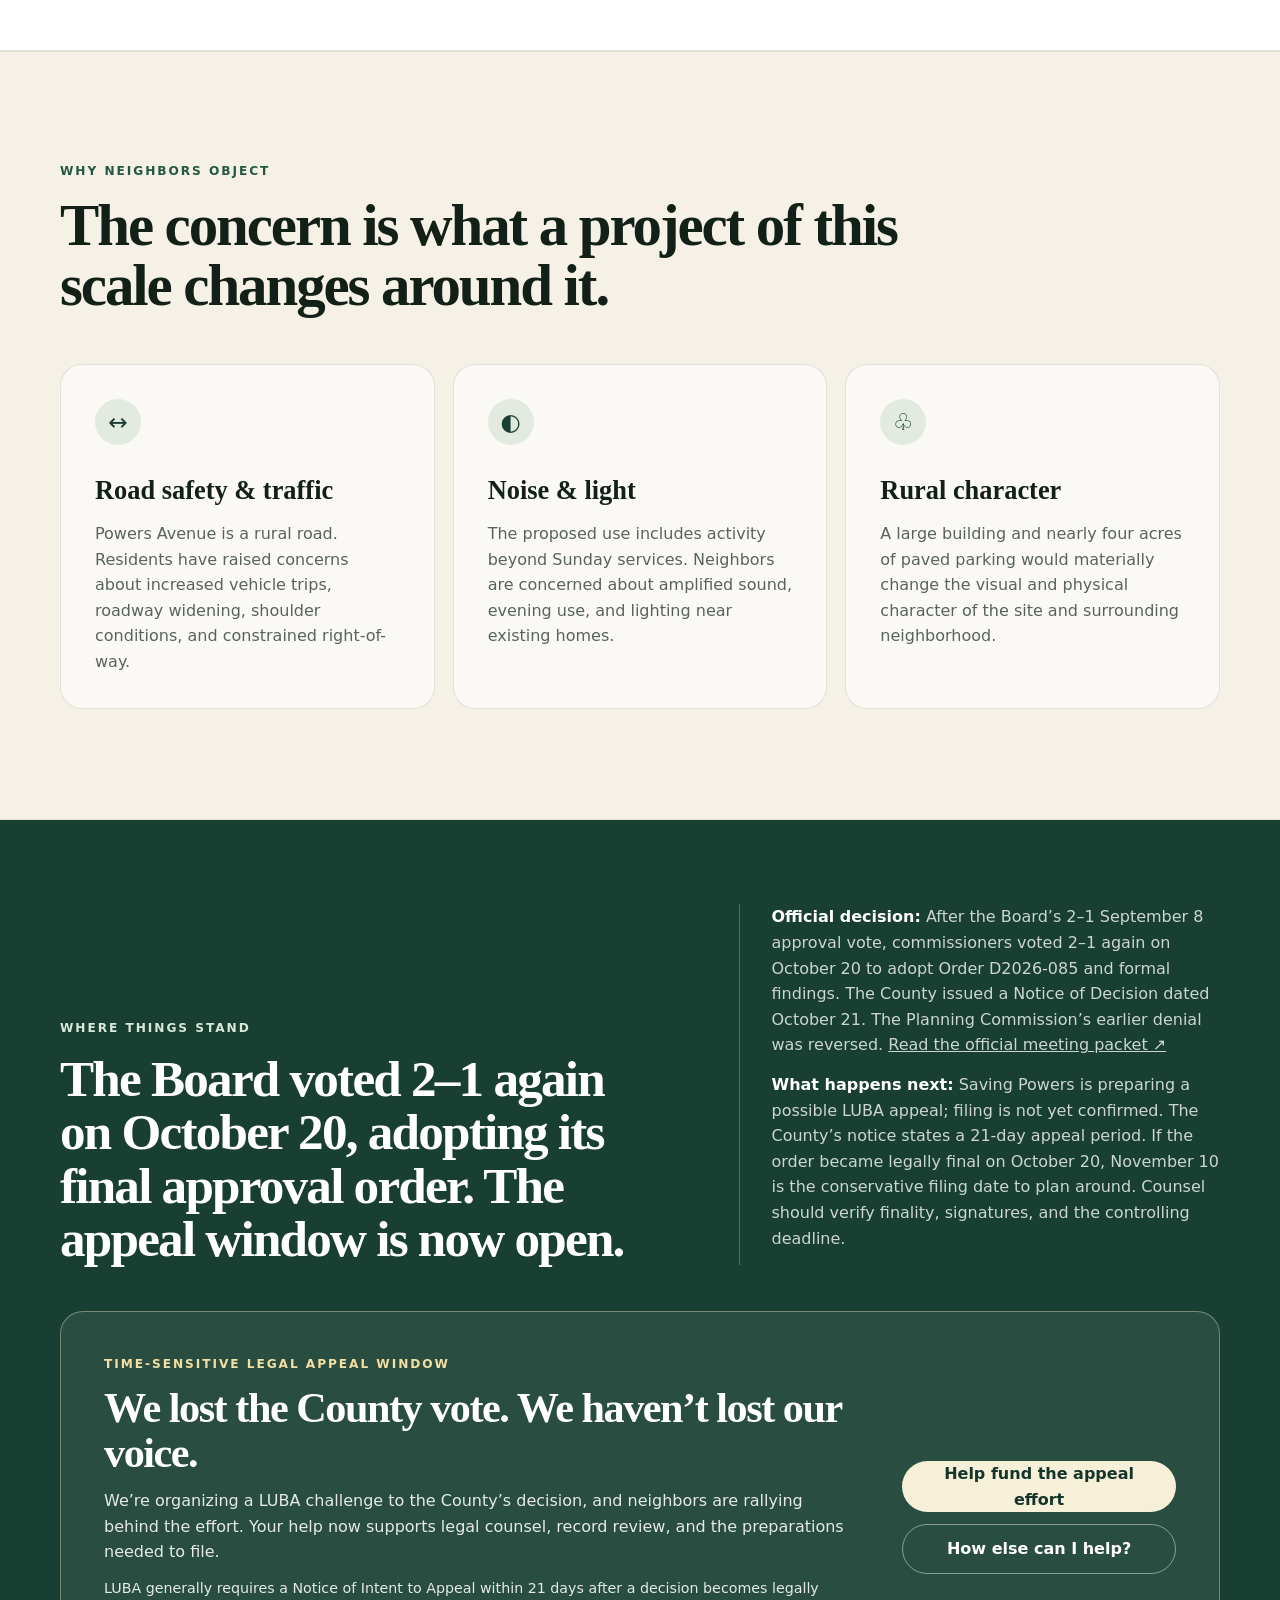
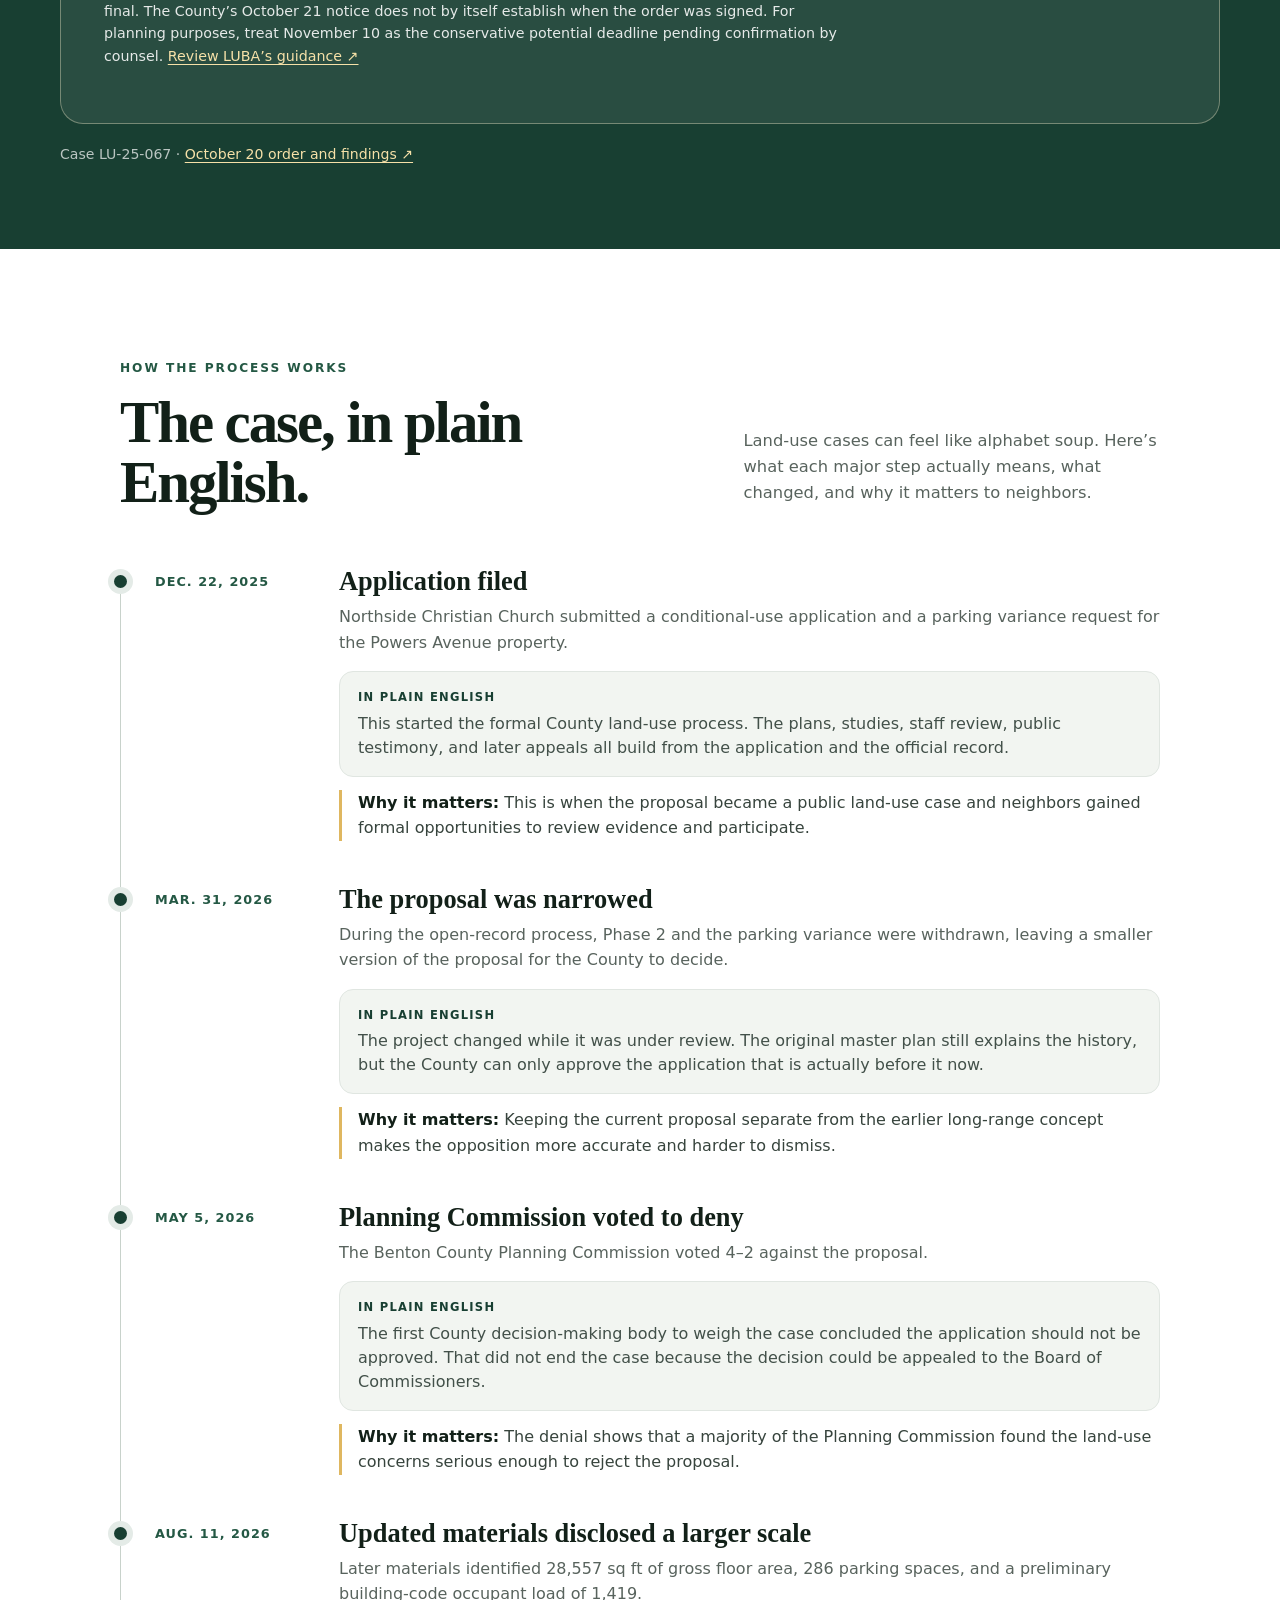
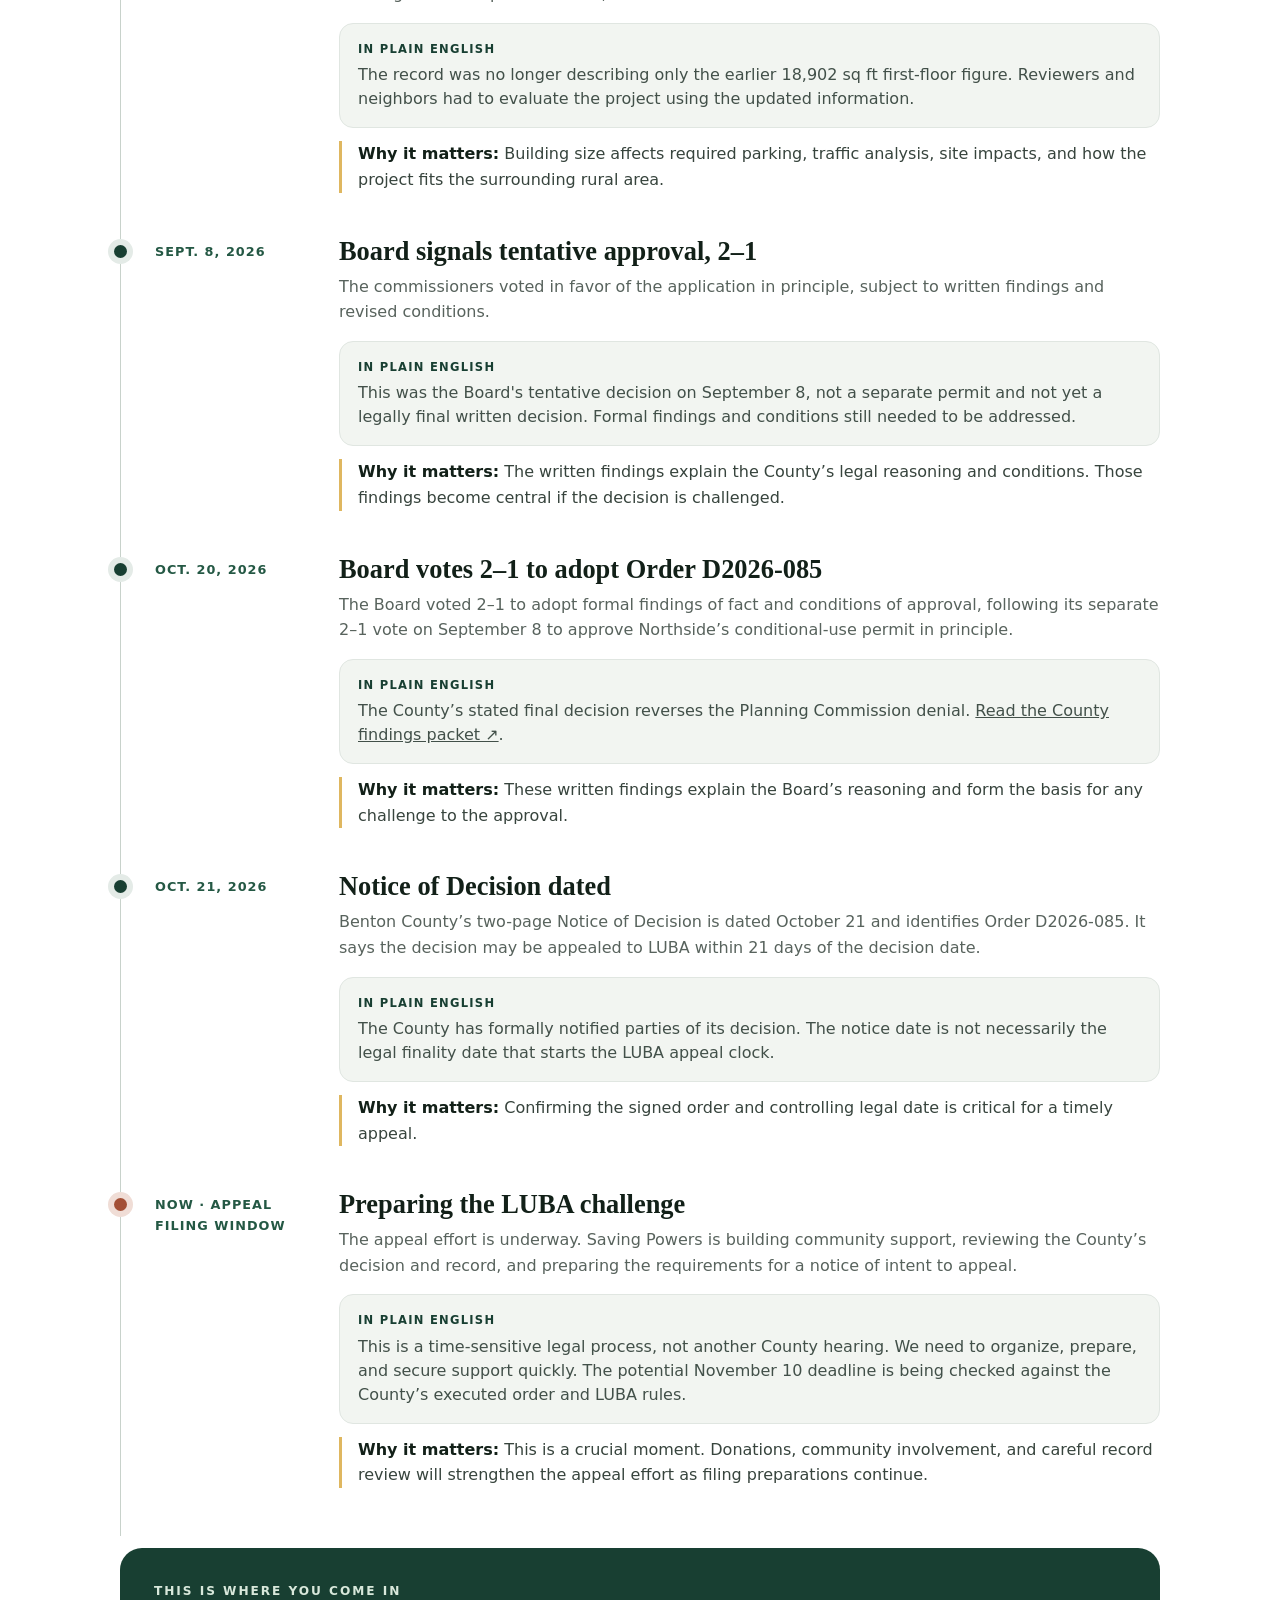
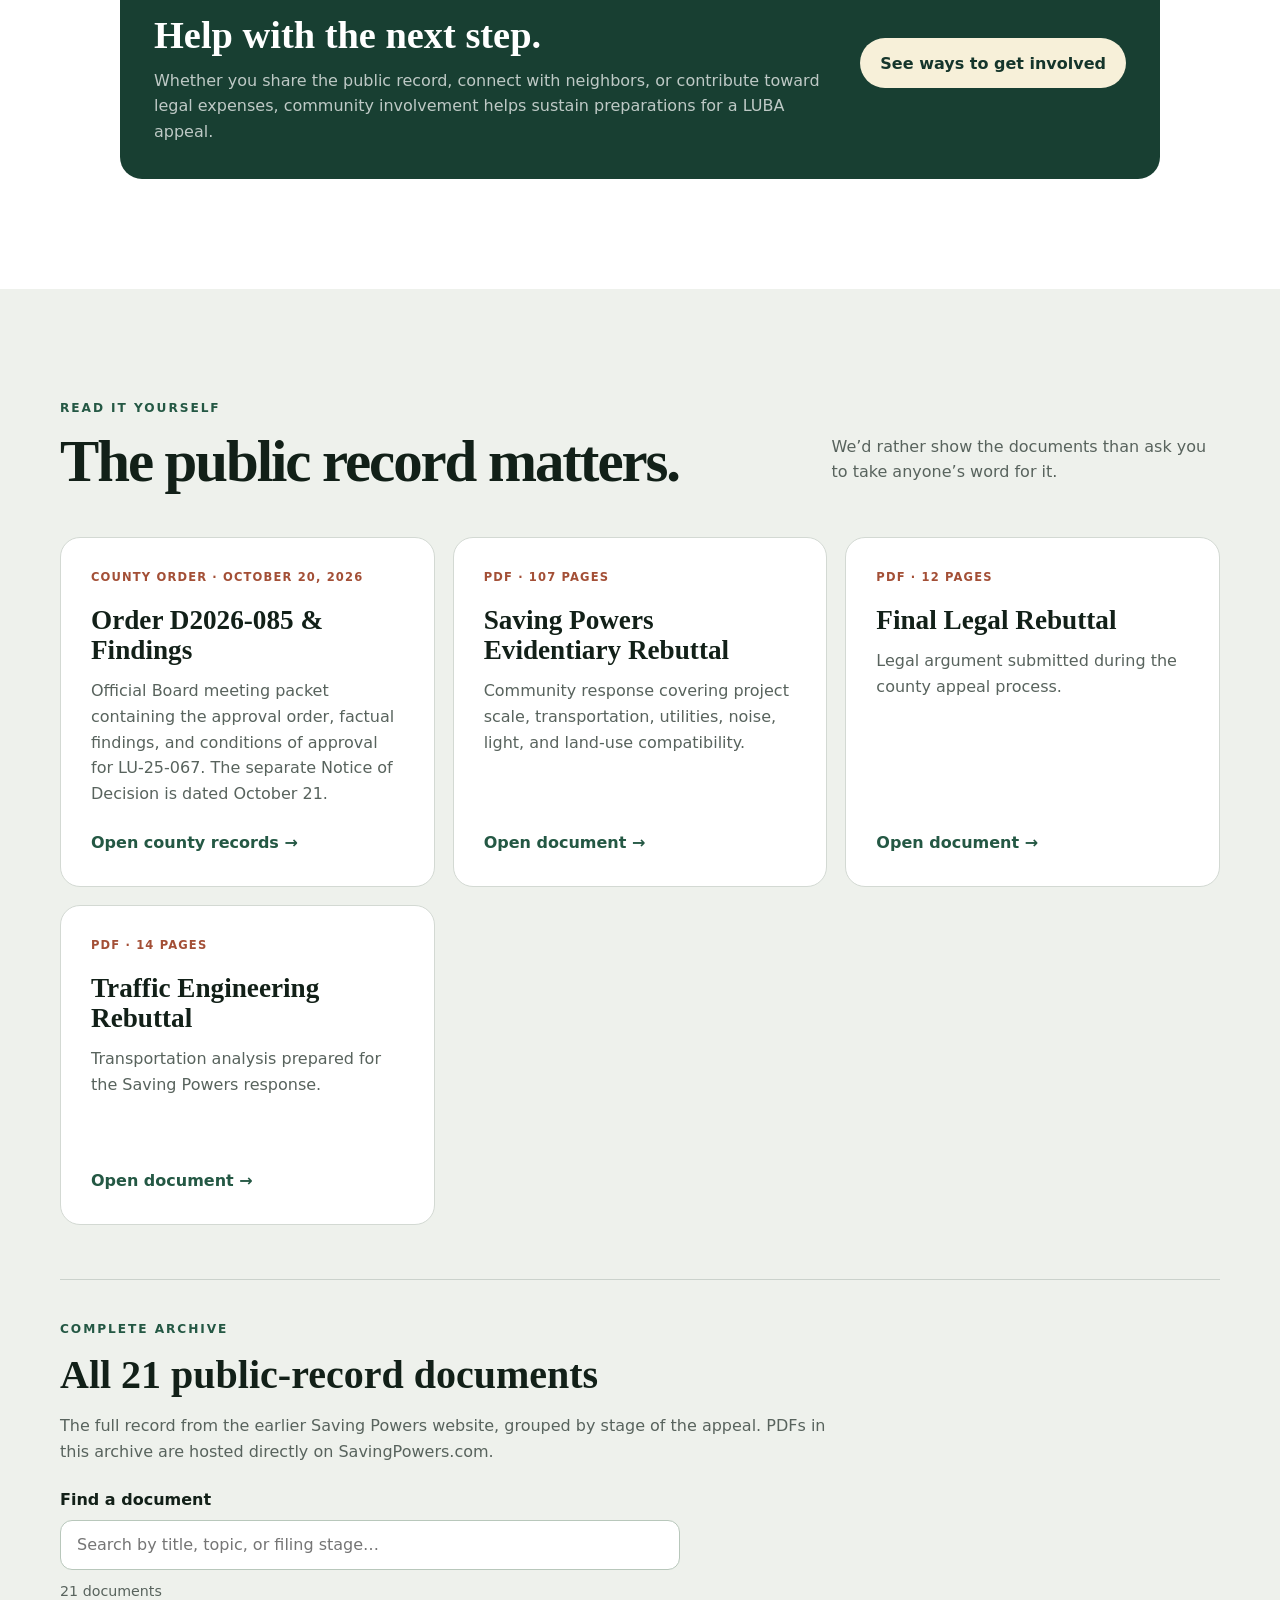
==== commit 5a433e3f: "Increase Alliance crossroads flyer to prominent feature size in original-site preview" ====
--- a/index.html
+++ b/index.html
@@ -1187,6 +1187,36 @@
   .community-hub-flyer { max-width: 300px; width: 100%; margin-inline: auto; }
 }
 
+
+/* Feature-sized Alliance flyer: readable directly on desktop without opening the image. */
+.community-hub-header {
+  grid-template-columns: minmax(0, 1fr) minmax(0, 1.08fr);
+  align-items: center;
+  gap: clamp(32px, 5vw, 72px);
+}
+.community-hub-header .community-hub-context {
+  margin-top: 28px;
+}
+.community-hub-support {
+  display: block;
+  min-width: 0;
+}
+.community-hub-flyer {
+  width: 100%;
+  max-width: 535px;
+  padding: 12px;
+  margin: 0 auto;
+}
+.community-hub-flyer figcaption { margin-top: 11px; font-size: .88rem; }
+@media (max-width: 900px) {
+  .community-hub-header { grid-template-columns: 1fr; align-items: start; }
+  .community-hub-support { display: block; }
+  .community-hub-flyer { max-width: 510px; }
+}
+@media (max-width: 620px) {
+  .community-hub-flyer { width: 100%; max-width: 100%; }
+}
+
 </style>
 <link href="https://www.savingpowers.com/" rel="canonical"/><meta content="https://www.savingpowers.com/" property="og:url"><link as="image" href="assets/hero-bike-tree.webp" rel="preload"/></meta></head>
 <body>
@@ -1320,12 +1350,12 @@
         <p class="eyebrow">Saving Powers Alliance · Beyond Powers Avenue</p>
         <h2 id="community-news-heading">Keeping our neighbors informed across Benton County.</h2>
         <p class="community-hub-lede">Saving Powers began with the Northside Church proposal, but thoughtful land-use decisions matter throughout our region. The Alliance is expanding its focus on community information, transparent review, and opportunities for residents to participate.</p>
-      </div>
-      <div class="community-hub-support">
         <aside class="community-hub-context" aria-label="About the Alliance">
           <strong>The Northside campaign remains our immediate focus.</strong>
           <p>We're also sharing public meeting information and planning resources that may matter to neighbors in Albany and the surrounding area. Each proposal has its own process and record.</p>
         </aside>
+      </div>
+      <div class="community-hub-support">
         <figure class="community-hub-flyer">
           <a href="assets/benton-county-land-use-crossroads-2026-11.avif" target="_blank" rel="noopener noreferrer" aria-label="Open the Benton County Land Use at a Crossroads flyer">
             <img src="assets/benton-county-land-use-crossroads-2026-11.avif" width="750" height="1004" loading="lazy" decoding="async" alt="Saving Powers Alliance flyer titled Benton County Land Use at a Crossroads, highlighting property rights, rural zoning standards, and infrastructure compliance">
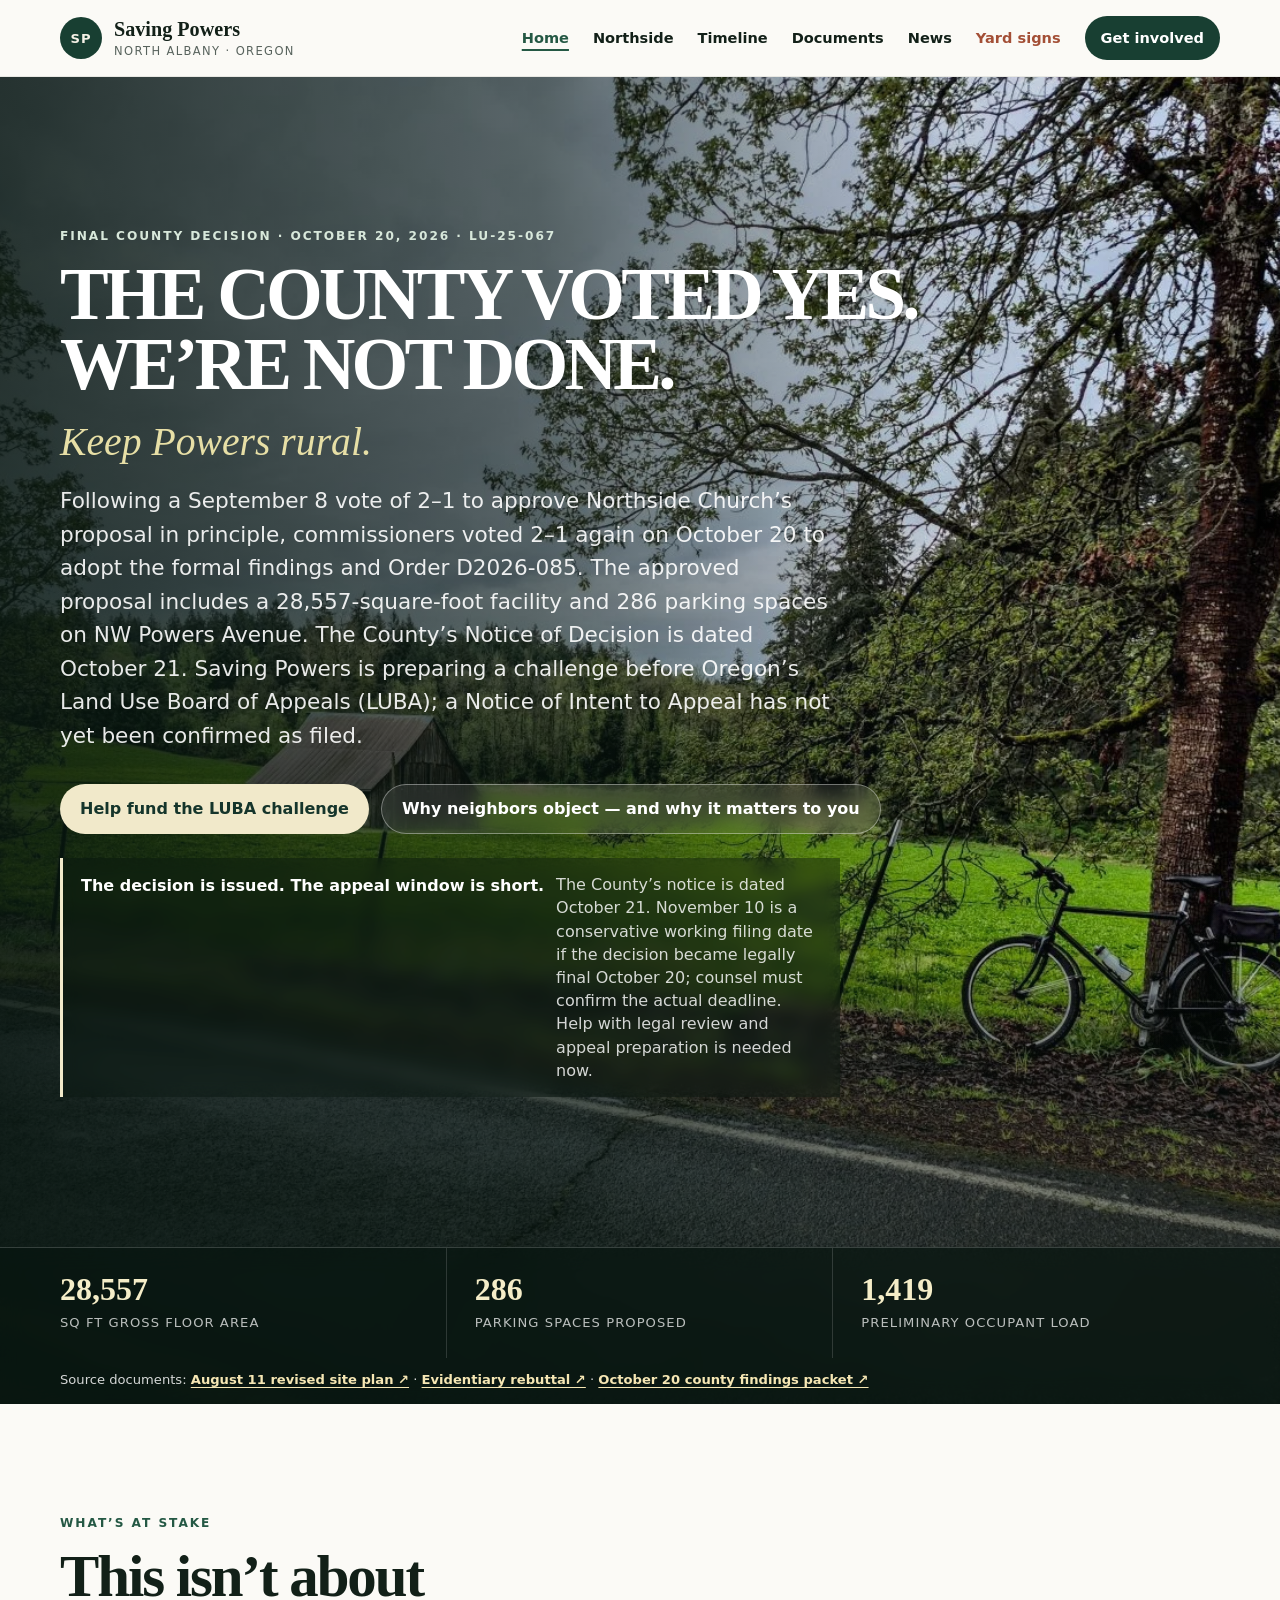
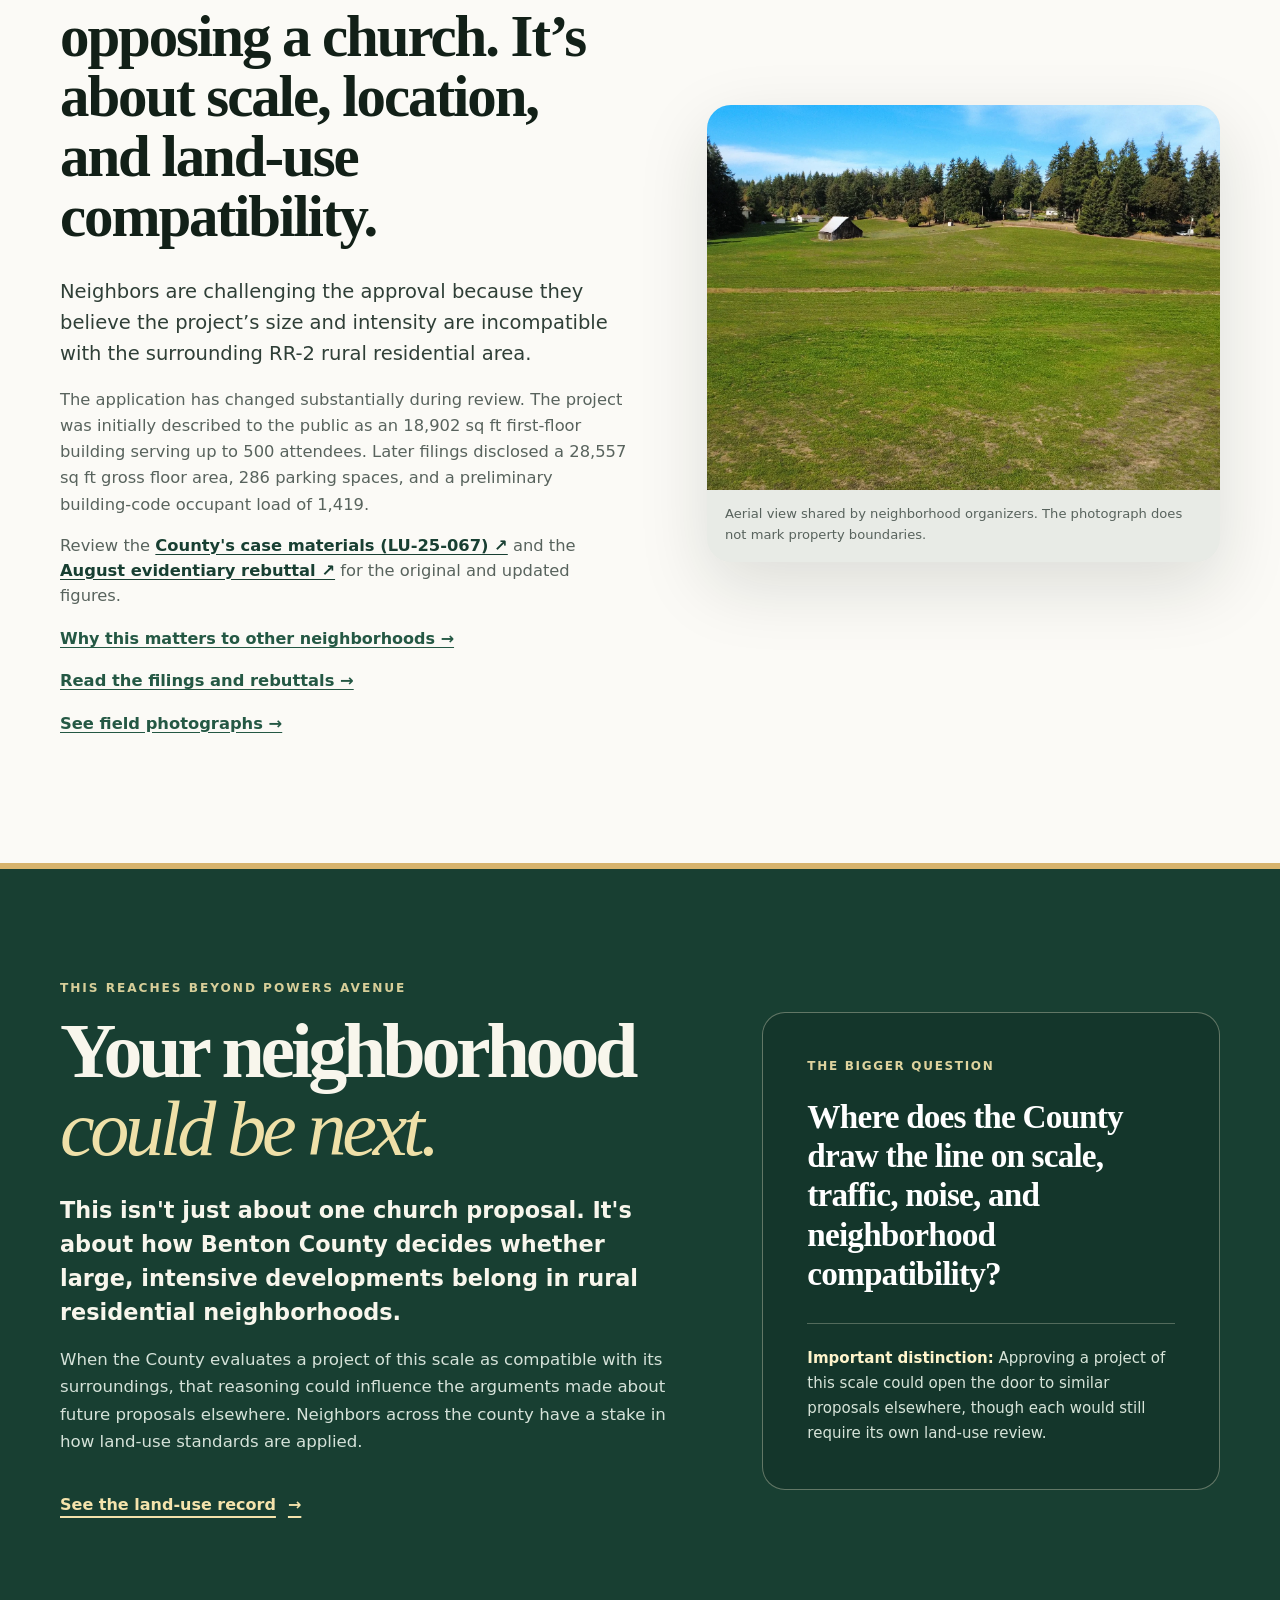
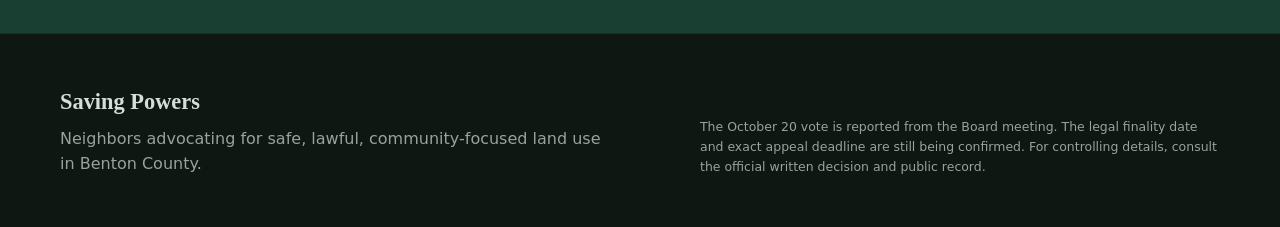
==== commit e6d6677e: "Rebuild site-refresh from current production code, preserving styling and behavior while splitting c" ====
--- a/index.html
+++ b/index.html
@@ -5,1225 +5,26 @@
 <meta charset="utf-8"/>
 <meta content="width=device-width, initial-scale=1" name="viewport"/>
 <meta content="#183f32" name="theme-color"/>
-<meta content="Benton County adopted Order D2026-085 on October 20 and issued a Notice of Decision dated October 21, 2026. Saving Powers is preparing a possible LUBA appeal. Read the county findings and learn how to help." name="description"/>
-<meta content="Saving Powers | County Decision and LUBA Appeal" property="og:title"/>
-<meta content="The County adopted Order D2026-085 on October 20 and dated its Notice of Decision October 21. Saving Powers is preparing a LUBA appeal and seeking community support." property="og:description"/>
+<meta content="Saving Powers neighbors advocate for thoughtful land use in Benton County, including the Northside Church proposal on Powers Avenue." name="description"/>
+<meta content="Saving Powers | Benton County, Oregon" property="og:title"/>
+<meta content="Saving Powers neighbors advocate for thoughtful land use in Benton County, including the Northside Church proposal on Powers Avenue." property="og:description"/>
 <meta content="website" property="og:type"/>
 <meta content="https://savingpowers.com/assets/social-preview.jpg" property="og:image"/>
 <meta content="1200" property="og:image:width"/>
 <meta content="630" property="og:image:height"/>
 <meta content="A bicycle beside a tree, a field and an old barn on Powers Avenue" property="og:image:alt"/>
 <meta content="summary_large_image" name="twitter:card"/>
-<title>Saving Powers | County Decision &amp; LUBA Appeal</title>
-<style>
-:root {
-  --ink: #122018;
-  --muted: #58635d;
-  --forest: #183f32;
-  --forest-2: #245844;
-  --moss: #76906f;
-  --cream: #f5f1e6;
-  --paper: #fbfaf6;
-  --gold: #dfb760;
-  --rust: #a34f36;
-  --line: #d9ded8;
-  --white: #ffffff;
-  --shadow: 0 24px 70px rgba(18, 32, 24, .13);
-  --radius: 24px;
-  --shell: min(1160px, calc(100% - 40px));
-}
+<title>Saving Powers | Benton County, Oregon</title>
 
-* { box-sizing: border-box; }
-html { scroll-behavior: smooth; }
-body {
-  margin: 0;
-  color: var(--ink);
-  background: var(--paper);
-  font-family: Inter, ui-sans-serif, system-ui, -apple-system, BlinkMacSystemFont, "Segoe UI", sans-serif;
-  line-height: 1.6;
-  -webkit-font-smoothing: antialiased;
-}
-img { display: block; max-width: 100%; }
-a { color: inherit; }
-button, input, textarea, select { font: inherit; }
-
-.skip-link {
-  position: fixed;
-  left: 16px;
-  top: 12px;
-  z-index: 999;
-  transform: translateY(-160%);
-  padding: 10px 14px;
-  background: #fff;
-  color: #000;
-  border-radius: 8px;
-}
-.skip-link:focus { transform: translateY(0); }
-
-.shell { width: var(--shell); margin-inline: auto; }
-.narrow { max-width: 860px; }
-.section { padding: 110px 0; }
-
-.site-header {
-  position: sticky;
-  top: 0;
-  z-index: 100;
-  background: color-mix(in srgb, var(--paper) 92%, transparent);
-  backdrop-filter: blur(16px);
-  border-bottom: 1px solid rgba(18,32,24,.08);
-}
-.header-inner {
-  min-height: 76px;
-  display: flex;
-  align-items: center;
-  justify-content: space-between;
-  gap: 28px;
-}
-.brand {
-  display: inline-flex;
-  align-items: center;
-  gap: 12px;
-  text-decoration: none;
-}
-.brand-mark {
-  width: 42px;
-  height: 42px;
-  display: grid;
-  place-items: center;
-  border-radius: 50%;
-  color: var(--cream);
-  background: var(--forest);
-  font-size: .82rem;
-  font-weight: 900;
-  letter-spacing: .08em;
-}
-.brand-copy { display: grid; line-height: 1.05; }
-.brand-copy strong { font-family: Georgia, "Times New Roman", serif; font-size: 1.26rem; }
-.brand-copy small { color: var(--muted); font-size: .72rem; margin-top: 5px; text-transform: uppercase; letter-spacing: .12em; }
-.desktop-nav { display: flex; align-items: center; gap: 24px; }
-.desktop-nav a { text-decoration: none; font-size: .91rem; font-weight: 700; }
-.desktop-nav a:not(.nav-cta):hover { color: var(--forest-2); }
-.nav-cta { padding: 10px 16px; border-radius: 999px; color: #fff; background: var(--forest); }
-.mobile-nav { display: none; position: relative; }
-
-.hero {
-  position: relative;
-  min-height: 790px;
-  display: grid;
-  align-items: end;
-  overflow: hidden;
-  color: white;
-  background: #1b352c;
-}
-.hero-image,
-.hero-shade {
-  position: absolute;
-  inset: 0;
-  width: 100%;
-  height: 100%;
-}
-.hero-image { object-fit: cover; object-position: 56% center; }
-.hero-shade {
-  background:
-    linear-gradient(90deg, rgba(8,22,16,.86) 0%, rgba(8,22,16,.62) 42%, rgba(8,22,16,.16) 73%, rgba(8,22,16,.05) 100%),
-    linear-gradient(0deg, rgba(8,22,16,.74) 0%, transparent 42%);
-}
-.hero-content {
-  position: relative;
-  z-index: 2;
-  padding: 150px 0 150px;
-}
-.eyebrow {
-  margin: 0 0 14px;
-  color: var(--forest-2);
-  font-size: .76rem;
-  font-weight: 900;
-  text-transform: uppercase;
-  letter-spacing: .16em;
-}
-.eyebrow.light { color: #d8e8db; }
-.hero h1,
-.section h2,
-.status-band h2,
-.help h2 {
-  font-family: Georgia, "Times New Roman", serif;
-  letter-spacing: -.035em;
-}
-.hero h1 {
-  max-width: 800px;
-  margin: 0;
-  font-size: clamp(4.5rem, 10vw, 8.6rem);
-  line-height: .86;
-  font-weight: 700;
-}
-.hero h1 em { color: #d8d68d; font-weight: 400; }
-.hero-lede {
-  max-width: 720px;
-  margin: 30px 0 0;
-  color: rgba(255,255,255,.90);
-  font-size: clamp(1.08rem, 2vw, 1.35rem);
-  line-height: 1.55;
-}
-.hero-actions, .help-actions { display: flex; flex-wrap: wrap; gap: 12px; margin-top: 32px; }
-.hero-urgency {
-  display: flex;
-  align-items: flex-start;
-  gap: 12px;
-  max-width: 780px;
-  margin-top: 24px;
-  padding: 15px 18px;
-  border-left: 3px solid #f1e9ca;
-  background: rgba(8,22,16,.42);
-  backdrop-filter: blur(8px);
-  color: rgba(255,255,255,.82);
-}
-.hero-urgency strong { flex: none; color: #fff; }
-.hero-urgency span { line-height: 1.45; }
-
-.early-cta {
-  padding: 42px 0;
-  background: #f1e9ca;
-  border-bottom: 1px solid #ded5b8;
-}
-.early-cta-inner {
-  display: grid;
-  grid-template-columns: 1fr auto;
-  gap: 54px;
-  align-items: center;
-}
-.early-cta .eyebrow { margin-bottom: 8px; color: var(--rust); }
-.early-cta h2 {
-  margin: 0;
-  max-width: 760px;
-  font-family: Georgia, "Times New Roman", serif;
-  font-size: clamp(2rem, 3.5vw, 3.6rem);
-  line-height: 1.02;
-  letter-spacing: -.035em;
-}
-.early-cta p:not(.eyebrow) {
-  max-width: 790px;
-  margin: 14px 0 0;
-  color: #4e554f;
-}
-.early-cta-actions {
-  display: grid;
-  gap: 10px;
-  min-width: 245px;
-}
-.button.cta-dark { background: var(--forest); color: #fff; }
-.button.cta-outline { border: 1px solid rgba(24,63,50,.28); color: var(--forest); background: rgba(255,255,255,.35); }
-.button {
-  display: inline-flex;
-  align-items: center;
-  justify-content: center;
-  min-height: 50px;
-  padding: 0 20px;
-  border-radius: 999px;
-  text-decoration: none;
-  font-weight: 850;
-  transition: transform .18s ease, background .18s ease, color .18s ease;
-}
-.button:hover { transform: translateY(-2px); }
-.button.primary { background: #f1e9ca; color: #15352b; }
-.button.glass { border: 1px solid rgba(255,255,255,.38); background: rgba(255,255,255,.08); color: #fff; backdrop-filter: blur(10px); }
-.button.cream { background: #f7f0d9; color: #15352b; }
-.button.outline-light { border: 1px solid rgba(255,255,255,.45); color: #fff; }
-.hero-status {
-  position: relative;
-  z-index: 3;
-  background: rgba(8,22,16,.72);
-  border-top: 1px solid rgba(255,255,255,.18);
-  backdrop-filter: blur(12px);
-}
-.status-grid { display: grid; grid-template-columns: repeat(3,1fr); }
-.status-grid > div { padding: 25px 28px; border-right: 1px solid rgba(255,255,255,.15); }
-.status-grid > div:first-child { padding-left: 0; }
-.status-grid > div:last-child { border-right: 0; }
-.status-grid strong { display: block; font-family: Georgia, serif; font-size: 2rem; line-height: 1; color: #f5edc8; }
-.status-grid span { display: block; margin-top: 7px; color: rgba(255,255,255,.72); font-size: .82rem; text-transform: uppercase; letter-spacing: .08em; }
-
-.split { display: grid; grid-template-columns: 1.05fr .95fr; gap: 80px; align-items: center; }
-.section h2 { margin: 0; font-size: clamp(2.5rem, 4.6vw, 4.7rem); line-height: 1.02; }
-.section-copy .lead { font-size: 1.22rem; line-height: 1.6; margin: 28px 0 18px; color: #2f3f37; }
-.section-copy p:not(.eyebrow):not(.lead) { color: var(--muted); font-size: 1.02rem; }
-.text-link { color: var(--forest-2); font-weight: 850; text-underline-offset: 3px; }
-.photo-card { margin: 0; overflow: hidden; border-radius: var(--radius); background: #e8ebe6; box-shadow: var(--shadow); transform: none; }
-.photo-card img { width: 100%; aspect-ratio: 4 / 3; object-fit: cover; }
-.photo-card figcaption { padding: 13px 18px 17px; color: var(--muted); font-size: .82rem; }
-
-
-.master-plan {
-  background: #eef1ec;
-  border-block: 1px solid #dde3dd;
-}
-.plan-heading {
-  display: grid;
-  grid-template-columns: 1.25fr .75fr;
-  gap: 56px;
-  align-items: end;
-  margin-bottom: 40px;
-}
-.plan-heading > p {
-  margin: 0 0 7px;
-  color: var(--muted);
-  max-width: 460px;
-  justify-self: end;
-}
-.plan-figure {
-  margin: 0;
-  overflow: hidden;
-  border: 1px solid rgba(18,32,24,.11);
-  border-radius: 24px;
-  background: #fff;
-  box-shadow: var(--shadow);
-}
-.plan-figure img {
-  width: 100%;
-  height: auto;
-}
-.plan-figure figcaption {
-  padding: 18px 22px 20px;
-  color: var(--muted);
-  font-size: .88rem;
-  line-height: 1.55;
-}
-.plan-figure figcaption strong { color: var(--ink); }
-
-.current-plan-figure { margin-bottom: 24px; }
-.plan-toggle {
-  margin-top: 18px;
-  border: 1px solid rgba(18,32,24,.12);
-  border-radius: 24px;
-  background: rgba(255,255,255,.76);
-  box-shadow: var(--shadow);
-  overflow: clip;
-}
-.plan-toggle summary {
-  cursor: pointer;
-  list-style: none;
-  display: flex;
-  align-items: center;
-  justify-content: space-between;
-  gap: 18px;
-  padding: 22px 24px;
-  font-weight: 850;
-  color: var(--forest);
-}
-.plan-toggle summary::-webkit-details-marker { display: none; }
-.plan-toggle summary::after {
-  content: 'View original plan';
-  flex: none;
-  padding: 10px 16px;
-  border-radius: 999px;
-  color: #fff;
-  background: var(--forest);
-  font-size: .84rem;
-  font-weight: 800;
-  letter-spacing: .01em;
-}
-.plan-toggle[open] summary::after { content: 'Hide original plan'; background: var(--rust); }
-.plan-toggle-body {
-  padding: 0 20px 20px;
-}
-.plan-toggle-note {
-  margin: 0 0 18px;
-  padding: 0 4px;
-  color: var(--muted);
-}
-.original-plan-figure {
-  box-shadow: none;
-  border-color: rgba(18,32,24,.09);
-}
-
-
-.traffic-facts {
-  background: #fff;
-  border-bottom: 1px solid #e0e4df;
-}
-.traffic-facts-grid {
-  display: grid;
-  grid-template-columns: 1.05fr .95fr;
-  gap: 70px;
-  align-items: center;
-}
-.traffic-copy h2 { max-width: 720px; }
-.traffic-copy > p:not(.eyebrow) { color: var(--muted); font-size: 1.05rem; }
-.traffic-copy > p strong { color: var(--ink); }
-.traffic-caveat { margin-top: 18px; font-size: .9rem !important; line-height: 1.55; }
-.traffic-compare {
-  display: grid;
-  grid-template-columns: 1fr auto 1fr;
-  gap: 14px;
-  align-items: stretch;
-  padding: 26px;
-  border: 1px solid rgba(18,32,24,.11);
-  border-radius: 24px;
-  background: #eef1ec;
-  box-shadow: var(--shadow);
-}
-.traffic-number {
-  min-width: 0;
-  display: flex;
-  flex-direction: column;
-  justify-content: center;
-  padding: 24px 18px;
-  border-radius: 18px;
-  background: #fff;
-  text-align: center;
-}
-.traffic-kicker {
-  color: var(--muted);
-  font-size: .68rem;
-  font-weight: 900;
-  text-transform: uppercase;
-  letter-spacing: .08em;
-}
-.traffic-number strong {
-  display: block;
-  margin: 10px 0 4px;
-  font-family: Georgia, "Times New Roman", serif;
-  font-size: clamp(3rem, 6vw, 5rem);
-  line-height: .9;
-  color: var(--forest);
-}
-.traffic-number > span:last-child { color: var(--muted); font-size: .78rem; font-weight: 800; text-transform: uppercase; letter-spacing: .06em; }
-.traffic-arrow { display: grid; place-items: center; color: var(--rust); font-size: 1.8rem; font-weight: 900; }
-.traffic-percent {
-  grid-column: 1 / -1;
-  margin: 2px 0 0;
-  padding-top: 16px;
-  border-top: 1px solid #d4dbd5;
-  text-align: center;
-  color: var(--muted);
-  font-size: .86rem;
-}
-.traffic-percent strong { color: var(--rust); }
-
-.concerns { background: var(--cream); border-block: 1px solid #e3ddcd; }
-.concerns h2 { max-width: 840px; }
-.card-grid { display: grid; grid-template-columns: repeat(3,1fr); gap: 18px; margin-top: 48px; }
-.concern-card { padding: 34px; border: 1px solid rgba(24,63,50,.12); border-radius: 22px; background: rgba(255,255,255,.58); }
-.icon { display: grid; place-items: center; width: 46px; height: 46px; border-radius: 50%; background: #e3eadf; color: var(--forest); font-size: 1.45rem; }
-.concern-card h3 { margin: 24px 0 10px; font-family: Georgia, serif; font-size: 1.65rem; }
-.concern-card p { margin: 0; color: var(--muted); }
-
-.status-band { padding: 84px 0; background: var(--forest); color: white; }
-.status-band-grid { display: grid; grid-template-columns: 1.1fr .9fr; gap: 90px; align-items: end; }
-.status-band h2 { margin: 0; font-size: clamp(2.4rem, 4vw, 4rem); line-height: 1.04; }
-.status-note { padding-left: 32px; border-left: 1px solid rgba(255,255,255,.25); color: rgba(255,255,255,.78); }
-.status-note p { margin: 0 0 14px; }
-
-.status-note strong { color: #fff; }
-.countdown-wrap {
-  display: grid;
-  grid-template-columns: .8fr 1.2fr;
-  gap: 54px;
-  align-items: end;
-  margin-top: 56px;
-  padding-top: 42px;
-  border-top: 1px solid rgba(255,255,255,.18);
-}
-.countdown-copy h3 {
-  margin: 0 0 8px;
-  font-family: Georgia, "Times New Roman", serif;
-  font-size: clamp(2rem, 3.3vw, 3.3rem);
-  line-height: 1.05;
-}
-.countdown-copy > p:last-child {
-  margin: 0;
-  max-width: 520px;
-  color: rgba(255,255,255,.68);
-}
-.countdown {
-  display: grid;
-  grid-template-columns: repeat(4, 1fr);
-  gap: 10px;
-}
-.countdown-unit {
-  min-width: 0;
-  padding: 21px 10px 18px;
-  text-align: center;
-  border: 1px solid rgba(255,255,255,.2);
-  border-radius: 16px;
-  background: rgba(255,255,255,.07);
-}
-.countdown-unit strong {
-  display: block;
-  color: #f5edc8;
-  font-family: Georgia, "Times New Roman", serif;
-  font-size: clamp(2rem, 4vw, 3.3rem);
-  font-variant-numeric: tabular-nums;
-  line-height: .95;
-}
-.countdown-unit span {
-  display: block;
-  margin-top: 10px;
-  color: rgba(255,255,255,.65);
-  font-size: .68rem;
-  font-weight: 850;
-  text-transform: uppercase;
-  letter-spacing: .1em;
-}
-.countdown.complete .countdown-unit strong { color: #fff; }
-.countdown-noscript { grid-column: 1 / -1; margin: 0; color: rgba(255,255,255,.7); }
-
-
-.timeline-section { background: #fff; }
-.timeline-shell { max-width: 1040px; }
-.timeline-intro {
-  display: grid;
-  grid-template-columns: 1.15fr .85fr;
-  gap: 60px;
-  align-items: end;
-}
-.timeline-intro > p { margin: 0 0 7px; color: var(--muted); font-size: 1.02rem; }
-.timeline { margin-top: 58px; }
-.timeline article {
-  position: relative;
-  display: grid;
-  grid-template-columns: 150px 1fr;
-  gap: 34px;
-  padding: 0 0 48px 34px;
-  border-left: 1px solid #c8d2cb;
-}
-.timeline article::before {
-  content: "";
-  position: absolute;
-  left: -7px;
-  top: 4px;
-  width: 13px;
-  height: 13px;
-  border-radius: 50%;
-  background: var(--forest);
-  box-shadow: 0 0 0 6px #e4ebe7;
-}
-.timeline article.current::before { background: var(--rust); box-shadow: 0 0 0 6px #f0ddd6; }
-.timeline time {
-  padding-top: 1px;
-  font-size: .8rem;
-  font-weight: 900;
-  color: var(--forest-2);
-  text-transform: uppercase;
-  letter-spacing: .08em;
-}
-.timeline-content h3 {
-  margin: -4px 0 8px;
-  font-family: Georgia, "Times New Roman", serif;
-  font-size: 1.65rem;
-  line-height: 1.1;
-}
-.timeline-content > p { margin: 0; color: var(--muted); }
-.timeline-plain {
-  margin-top: 16px;
-  padding: 16px 18px;
-  border-radius: 14px;
-  background: #f2f5f1;
-  border: 1px solid #e0e6e1;
-}
-.timeline-plain strong {
-  display: block;
-  margin-bottom: 5px;
-  color: var(--forest);
-  font-size: .72rem;
-  font-weight: 900;
-  text-transform: uppercase;
-  letter-spacing: .11em;
-}
-.timeline-plain p { margin: 0; color: #425049; line-height: 1.5; }
-.timeline-why {
-  margin-top: 13px !important;
-  padding-left: 16px;
-  border-left: 3px solid var(--gold);
-  color: #37443d !important;
-}
-.timeline-why strong { color: var(--ink); }
-.timeline-cta {
-  display: grid;
-  grid-template-columns: 1fr auto;
-  gap: 36px;
-  align-items: center;
-  margin-top: 12px;
-  padding: 34px;
-  border-radius: 22px;
-  background: var(--forest);
-  color: #fff;
-}
-.timeline-cta h3 {
-  margin: 0;
-  max-width: 700px;
-  font-family: Georgia, "Times New Roman", serif;
-  font-size: clamp(1.9rem, 3vw, 3rem);
-  line-height: 1.05;
-}
-.timeline-cta p:not(.eyebrow) { margin: 12px 0 0; max-width: 720px; color: rgba(255,255,255,.72); }
-
-.record { background: #eef1ec; }
-.section-heading-row { display: grid; grid-template-columns: 1.3fr .7fr; gap: 50px; align-items: end; }
-.section-heading-row > p { margin: 0 0 7px; color: var(--muted); max-width: 420px; justify-self: end; }
-.document-grid { display: grid; grid-template-columns: repeat(3,1fr); gap: 18px; margin-top: 45px; }
-.document-card { display: flex; flex-direction: column; min-height: 320px; padding: 30px; border-radius: 20px; border: 1px solid #d3d9d3; background: #fff; text-decoration: none; transition: transform .18s ease, box-shadow .18s ease; }
-.document-card:hover { transform: translateY(-4px); box-shadow: 0 20px 50px rgba(18,32,24,.10); }
-.doc-type { color: var(--rust); font-size: .72rem; font-weight: 900; letter-spacing: .1em; text-transform: uppercase; }
-.document-card h3 { margin: 20px 0 12px; font-family: Georgia, serif; font-size: 1.7rem; line-height: 1.1; }
-.document-card p { margin: 0 0 24px; color: var(--muted); }
-.document-card .text-link { margin-top: auto; }
-.record-more { margin-top: 22px; border-top: 1px solid #cbd2cc; border-bottom: 1px solid #cbd2cc; }
-.record-more summary { cursor: pointer; padding: 22px 0; font-weight: 850; }
-.details-body { max-width: 800px; padding: 0 0 24px; color: var(--muted); }
-.details-body p { margin: 0; }
-
-.campaign { background: #151c18; color: #fff; }
-.campaign .eyebrow { color: #b9cbbf; }
-.campaign .section-heading-row > p { color: rgba(255,255,255,.65); }
-.poster-grid { display: grid; grid-template-columns: repeat(2, minmax(0, 1fr)); gap: 22px; margin-top: 48px; align-items: start; }
-.poster-grid a { border-radius: 17px; overflow: hidden; background: #222; box-shadow: 0 26px 60px rgba(0,0,0,.28); transition: transform .2s ease; }
-.poster-grid a:hover { transform: translateY(-6px); }
-.poster-grid img { width: 100%; height: auto; }
-
-.help { background: #9f4f37; color: white; }
-.help-grid { display: grid; grid-template-columns: 1.25fr .75fr; gap: 70px; align-items: center; }
-.help h2 { margin: 0; font-size: clamp(2.7rem, 5vw, 5.2rem); line-height: .98; max-width: 760px; }
-.help-copy > p:not(.eyebrow) { max-width: 660px; color: rgba(255,255,255,.8); font-size: 1.08rem; }
-.contact-card { display: grid; padding: 28px; border: 1px solid rgba(255,255,255,.24); border-radius: 20px; background: rgba(255,255,255,.08); }
-.contact-label { margin: 0 0 12px; color: rgba(255,255,255,.68); font-size: .74rem; font-weight: 900; text-transform: uppercase; letter-spacing: .12em; }
-.contact-card a { padding: 13px 0; border-top: 1px solid rgba(255,255,255,.18); text-decoration: none; overflow-wrap: anywhere; }
-.contact-card a:hover { text-decoration: underline; }
-
-.site-footer { padding: 50px 0; background: #0e1712; color: #d7ddd8; }
-.footer-inner { display: grid; grid-template-columns: 1fr 1fr; gap: 60px; align-items: end; }
-.footer-inner strong { font-family: Georgia, serif; font-size: 1.4rem; }
-.footer-inner p { margin: 6px 0 0; color: #98a39b; }
-.fine-print { font-size: .78rem; justify-self: end; max-width: 520px; }
-
-@media (max-width: 900px) {
-  :root { --shell: min(100% - 30px, 760px); }
-  .section { padding: 80px 0; }
-  .desktop-nav { display: none; }
-  .mobile-nav { display: block; }
-  .mobile-nav summary { list-style: none; cursor: pointer; padding: 9px 13px; border: 1px solid #cfd5cf; border-radius: 999px; font-weight: 800; }
-  .mobile-nav summary::-webkit-details-marker { display: none; }
-  .mobile-nav[open] nav { position: absolute; right: 0; top: calc(100% + 10px); display: grid; min-width: 210px; padding: 8px; border: 1px solid #d8ddd8; border-radius: 15px; background: #fff; box-shadow: var(--shadow); }
-  .mobile-nav nav a { padding: 11px 12px; text-decoration: none; font-weight: 750; }
-  .hero { min-height: 720px; }
-  .hero-content { padding: 115px 0 170px; }
-  .hero h1 { font-size: clamp(4rem, 17vw, 7rem); }
-  .hero-image { object-position: 67% center; }
-  .status-grid > div { padding: 19px 16px; }
-  .status-grid > div:first-child { padding-left: 0; }
-  .status-grid strong { font-size: 1.55rem; }
-  .status-grid span { font-size: .68rem; }
-  .split, .status-band-grid, .section-heading-row, .help-grid, .plan-heading, .countdown-wrap { grid-template-columns: 1fr; gap: 42px; }
-  .early-cta-inner, .timeline-intro, .timeline-cta { grid-template-columns: 1fr; gap: 28px; }
-  .early-cta-actions { min-width: 0; max-width: 360px; }
-  .timeline-cta .button { width: fit-content; }
-  .traffic-facts-grid { grid-template-columns: 1fr; gap: 38px; }
-  .plan-heading > p { justify-self: start; }
-  .plan-toggle summary { align-items: flex-start; flex-direction: column; }
-  .plan-toggle summary::after { width: 100%; box-sizing: border-box; text-align: center; }
-  .countdown-wrap { align-items: start; }
-  .photo-card { transform: none; }
-  .card-grid, .document-grid { grid-template-columns: 1fr; }
-  .status-note { padding-left: 0; padding-top: 24px; border-left: 0; border-top: 1px solid rgba(255,255,255,.25); }
-  .section-heading-row > p { justify-self: start; }
-  .document-card { min-height: 0; }
-  .poster-grid { grid-template-columns: repeat(2, minmax(260px, 1fr)); overflow-x: auto; padding: 4px 2px 20px; scroll-snap-type: x mandatory; scrollbar-width: thin; }
-  .poster-grid a { scroll-snap-align: start; }
-  .footer-inner { grid-template-columns: 1fr; gap: 28px; }
-  .fine-print { justify-self: start; }
-}
-
-@media (max-width: 620px) {
-  .header-inner { min-height: 68px; }
-  .brand-copy small { display: none; }
-  .hero { min-height: 730px; }
-  .hero-content { padding: 90px 0 190px; }
-  .hero h1 { font-size: clamp(3.8rem, 19vw, 6rem); }
-  .hero-lede { font-size: 1rem; max-width: 95%; }
-  .hero-actions { align-items: stretch; flex-direction: column; max-width: 330px; }
-  .hero-urgency { display: grid; gap: 4px; max-width: 100%; }
-  .early-cta { padding: 32px 0; }
-  .early-cta-actions { max-width: none; }
-  .early-cta-actions .button, .timeline-cta .button { width: 100%; }
-  .hero-actions .button { width: 100%; }
-  .hero-status { position: absolute; bottom: 0; left: 0; right: 0; }
-  .status-grid { grid-template-columns: 1fr 1fr 1fr; }
-  .status-grid > div { padding: 15px 8px; text-align: center; }
-  .status-grid > div:first-child { padding-left: 8px; }
-  .status-grid strong { font-size: 1.35rem; }
-  .status-grid span { font-size: .57rem; letter-spacing: .03em; line-height: 1.25; }
-  .section h2, .status-band h2, .help h2 { font-size: clamp(2.25rem, 11vw, 3.5rem); }
-  .traffic-compare { grid-template-columns: 1fr; }
-  .traffic-arrow { transform: rotate(90deg); }
-  .countdown { gap: 7px; }
-  .countdown-unit { padding: 16px 4px 14px; border-radius: 12px; }
-  .countdown-unit strong { font-size: clamp(1.55rem, 8vw, 2.2rem); }
-  .countdown-unit span { font-size: .56rem; letter-spacing: .05em; }
-  .timeline article { grid-template-columns: 1fr; gap: 7px; padding-left: 26px; padding-bottom: 42px; }
-  .timeline-content h3 { margin-top: 0; font-size: 1.45rem; }
-  .concern-card { padding: 26px; }
-  .poster-grid { grid-template-columns: repeat(2, minmax(78vw, 1fr)); margin-inline: -2px; }
-  .help-actions { flex-direction: column; }
-  .help-actions .button { width: 100%; }
-}
-
-@media (prefers-reduced-motion: reduce) {
-  html { scroll-behavior: auto; }
-  *, *::before, *::after { transition: none !important; }
-}
-
-
-
-/* Vercel migration: public record archive. Keep single-file stylesheet for easy editing. */
-#document-library { margin-top: 54px; padding-top: 40px; border-top: 1px solid #cbd2cc; }
-.archive-header h3 { font: 700 clamp(1.7rem,3.2vw,2.5rem)/1.1 Georgia,serif; margin: 0 0 12px; }
-.archive-header p:not(.eyebrow) { color: var(--muted); max-width: 780px; }
-.archive-search-label { display: block; margin: 22px 0 8px; font-weight: 800; }
-.archive-search { width: min(100%,620px); min-height: 49px; background: #fff; border: 1px solid #b8c7bb; padding: 11px 16px; border-radius: 12px; color: var(--ink); }
-.archive-search:focus-visible { outline: 3px solid #76906f; outline-offset: 2px; }
-.archive-status { margin: 10px 0 25px; font-size: .89rem; }
-.archive-group { background: #fff; border: 1px solid #d3d9d3; border-radius: 16px; margin-bottom: 12px; overflow: hidden; }
-.archive-group summary { padding: 18px 22px; font-weight: 850; color: var(--forest); cursor: pointer; }
-.archive-group[open] summary { border-bottom: 1px solid #e0e6e0; }
-.archive-list { list-style: none; padding: 0 22px; margin: 0; }
-.archive-entry { display: flex; align-items: baseline; justify-content: space-between; gap: 20px; padding: 15px 0; border-bottom: 1px solid #ebefeb; }
-.archive-entry:last-child { border: 0; }
-.archive-entry a { color: var(--forest-2); font-weight: 730; text-decoration-thickness: 1px; text-underline-offset: 4px; overflow-wrap: anywhere; }
-.archive-entry-type { color: var(--muted); font-size: .73rem; white-space: nowrap; }
-.archive-entry[hidden] { display: none !important; }
-.archive-group[hidden] { display: none !important; }
-.photo-gallery-link { margin-top: 20px; color: rgba(255,255,255,.84); }
-.photo-gallery-link a { color: #fff0be; font-weight: 750; text-underline-offset: 3px; }
-@media(max-width:620px) { .archive-group summary{padding: 15px 18px;} .archive-list{padding:0 18px;} .archive-entry{gap:8px;} }
-
-/* Neighborhood photography — real photographs kept separate from conceptual plans. */
-.landscape-photos { background: #f8f8f2; border-block: 1px solid #e1e5dd; }
-.landscape-intro { display: grid; grid-template-columns: 1.1fr .9fr; gap: 60px; align-items: end; margin-bottom: 34px; }
-.landscape-intro h2 { max-width: 650px; }
-.landscape-intro > p { margin: 0 0 6px; color: var(--muted); }
-.landscape-grid { display: grid; grid-template-columns: repeat(2,minmax(0,1fr)); gap: 18px; }
-.landscape-photo { margin: 0; overflow: hidden; border-radius: 18px; background: #fff; border: 1px solid var(--line); }
-.landscape-photo-wide { grid-column: 1/-1; }
-.landscape-photo a { display: block; overflow: hidden; }
-.landscape-photo img { width: 100%; height: 300px; object-fit: cover; transition: transform .3s ease; }
-.landscape-photo-wide img { height: 470px; }
-.landscape-photo a:hover img { transform: scale(1.015); }
-.landscape-photo figcaption { padding: 12px 19px 16px; color: var(--muted); font-size: .85rem; }
-@media (max-width: 900px) { .landscape-intro { grid-template-columns: 1fr; gap: 15px; } .landscape-photo-wide img { height: 360px; } }
-@media (max-width: 620px) {
-  .hero-image { object-position: 83% center; }
-  .landscape-grid { grid-template-columns: 1fr; gap: 14px; }
-  .landscape-photo-wide { grid-column: auto; }
-  .landscape-photo img, .landscape-photo-wide img { height: auto; aspect-ratio: 4 / 3; object-fit: cover; }
-}
-@media (prefers-reduced-motion: reduce) { .landscape-photo img { transition: none; } }
-
-
-
-/* October 20, 2026 update: bolder campaign message, precise meeting details, mobile focus */
-.hero h1 { max-width: 1100px; font-family: Georgia, 'Times New Roman', serif; font-size: clamp(3.6rem, 5.7vw, 6.1rem); line-height: .95; letter-spacing: -.052em; text-transform: uppercase; }
-.hero-break { display: block; }
-.hero-tagline { margin: 21px 0 0; color: #e7dfa6; font-family: Georgia, 'Times New Roman', serif; font-style: italic; font-size: clamp(1.75rem, 3.1vw, 3.1rem); line-height: 1.12; }
-.hero-lede { margin-top: 20px; max-width: 770px; }
-.concerns .card-grid { grid-template-columns: repeat(2, minmax(0,1fr)); }
-.countdown-wrap { align-items: center; }
-.county-stage-message { grid-column: 2; border: 1px solid rgba(255,255,255,.3); background: rgba(255,255,255,.09); border-radius: 18px; padding: 25px 28px; }
-.county-stage-message[hidden], .countdown[hidden] { display: none !important; }
-.county-stage-message strong { display: block; color: #f6e7b4; font-family: Georgia, serif; font-size: clamp(2rem, 3vw, 3.1rem); line-height: 1.08; }
-.county-stage-message p { margin: 12px 0 0; color: rgba(255,255,255,.83); }
-.meeting-info { margin-top: 52px; padding-top: 36px; border-top: 1px solid rgba(255,255,255,.18); }
-.meeting-info-heading h3 { margin: 0; font-family: Georgia,serif; font-size: clamp(1.75rem,2.6vw,2.8rem); line-height: 1.12; }
-.meeting-info-grid { display: grid; grid-template-columns: 1fr 1fr 1.25fr; gap: 16px; margin: 23px 0 17px; }
-.meeting-info-item { border: 1px solid rgba(255,255,255,.17); border-radius: 15px; background: rgba(255,255,255,.05); padding: 20px; }
-.meeting-info-item h4 { color: #f4e9bc; font-size: .92rem; margin: 0 0 8px; }
-.meeting-info-item p { margin: 0; font-size: .9rem; line-height: 1.55; color: rgba(255,255,255,.84); }
-.meeting-official-link { color: #f4e9bc; display:inline-flex; font-weight:800; padding: 9px 0; text-underline-offset: 4px; }
-.timeline-toggle { border: 1px solid var(--forest); background: #fff; color: var(--forest); border-radius: 999px; font-weight: 850; padding: 13px 23px; cursor: pointer; margin: 3px auto 30px; }
-.timeline-toggle[hidden] { display:none !important; }
-.timeline article { scroll-margin-top: 104px; }
-.gallery-details { margin-top: 18px; }
-.gallery-details summary { display:none; }
-.gallery-details .landscape-extra-grid { grid-template-columns: repeat(2,minmax(0,1fr)); }
-.gallery-details .landscape-photo img { height: 310px; }
-@media (max-width: 900px) {
-  .hero h1 { font-size: clamp(3.5rem, 9.8vw, 6rem); }
-  .meeting-info-grid { grid-template-columns: 1fr; gap: 10px; }
-  .meeting-info-item { padding: 15px 18px; }
-  .county-stage-message { grid-column: 1; }
-}
-@media (max-width: 620px) {
-  .section { padding: 58px 0; }
-  .hero { min-height: 0; }
-  .hero-content { padding: 70px 0 33px; }
-  .hero-image { object-position: 69% center; }
-  .hero-shade { background: linear-gradient(90deg,rgba(7,22,16,.91),rgba(7,22,16,.65) 75%,rgba(7,22,16,.44)),linear-gradient(0deg,rgba(8,22,16,.45),transparent 35%); }
-  .hero h1 { max-width: 440px; font-size: clamp(2.9rem, 12.1vw, 4.8rem); line-height: .96; }
-  .hero-break { display: block; }
-  .hero-tagline { font-size: 1.6rem; margin-top: 16px; }
-  .hero-lede { font-size: .96rem; line-height: 1.49; margin-top: 16px; }
-  .hero-actions { margin-top: 22px; gap: 9px; }
-  .hero-actions .button { min-height: 47px; }
-  .hero-urgency { display: grid; gap: 5px; margin-top: 17px; padding: 13px 15px; font-size: .89rem; }
-  .hero-status { position: static; }
-  .status-grid { grid-template-columns: repeat(3,minmax(0,1fr)); }
-  .status-grid strong { font-size: 1.45rem; }
-  .status-grid span { font-size: .61rem; }
-  .early-cta { display: none; } /* Donation CTA already present in hero and help section. */
-  .concerns .card-grid { grid-template-columns: 1fr; gap: 12px; margin-top: 28px; }
-  .concern-card { padding: 23px 24px; }
-  .concern-card h3 { margin: 12px 0 5px; font-size: 1.45rem; }
-  .concern-card p { font-size: .95rem; }
-  .landscape-grid { gap: 11px; }
-  .gallery-details summary { display: block; padding: 13px 18px; background: #e4ebdf; color: var(--forest); border: 1px solid #cbd6cb; border-radius: 13px; font-weight: 850; cursor: pointer; }
-  .gallery-details:not([open]) > .landscape-extra-grid { display: none; }
-  .gallery-details .landscape-extra-grid { margin-top: 13px; grid-template-columns: 1fr; }
-  .gallery-details .landscape-photo img { height: auto; aspect-ratio: 4/3; }
-  .status-band { padding: 58px 0; }
-  .countdown-wrap { margin-top: 30px; padding-top: 27px; gap: 20px; }
-  .countdown-copy h3 { font-size: 2rem; }
-  .countdown-unit { padding: 14px 4px 12px; }
-  .county-stage-message { padding: 23px; }
-  .county-stage-message strong { font-size: 2.15rem; }
-  .meeting-info { margin-top: 31px; padding-top: 28px; }
-  .meeting-info-heading h3 { font-size: 1.95rem; }
-  .meeting-info-item { padding: 13px 15px; }
-  .timeline-intro { gap: 12px; }
-  .timeline { margin-top: 32px; }
-  .timeline article { padding-bottom: 24px; }
-  .timeline.is-condensed article:not(:nth-last-of-type(-n+3)) { display:none; }
-  .timeline-plain { padding: 12px 14px; }
-  .timeline-why { margin-top: 9px !important; }
-  .timeline-toggle { display: block; }
-  .section-heading-row { gap: 13px; }
-  .document-grid { margin-top: 25px; }
-  .document-card { padding: 24px; }
-  .poster-grid { margin-top: 26px; }
-  .help-grid { gap: 22px; }
-  .help-actions { margin-top: 22px; }
-}
-/* The land-use stakes — full-width editorial feature after the issue introduction */
-.precedent-feature {
-  color: #f8f6ec;
-  background: #183f32;
-  border-top: 6px solid #d7b36d;
-  border-bottom: 1px solid #113428;
-}
-.precedent-layout {
-  display: grid;
-  grid-template-columns: minmax(0, 1.15fr) minmax(290px, .85fr);
-  gap: clamp(44px, 6.5vw, 100px);
-  align-items: center;
-}
-.precedent-copy .eyebrow { color: #d7ce99; }
-.precedent-copy h2 {
-  margin: 0;
-  max-width: 760px;
-  font: 700 clamp(3.15rem, 6.1vw, 6.1rem)/.99 Georgia, 'Times New Roman', serif;
-  letter-spacing: -.055em;
-}
-.precedent-copy h2 em { display: block; font-weight: 400; color: #efe0a8; }
-.precedent-lead { margin: 26px 0 15px; font-size: clamp(1.12rem, 1.9vw, 1.4rem); line-height: 1.52; font-weight: 600; }
-.precedent-copy p:not(.eyebrow):not(.precedent-lead) { max-width: 700px; color: #d5e2d9; font-size: 1.04rem; line-height: 1.65; }
-.precedent-link { display: inline-flex; align-items: center; gap: 12px; margin-top: 20px; padding-bottom: 5px; font-weight: 850; color: #f5e3ac; text-decoration-thickness: 2px; text-underline-offset: 6px; }
-.precedent-link:hover, .precedent-link:focus-visible { color: white; }
-.precedent-context {
-  padding: clamp(27px, 3.5vw, 44px);
-  border: 1px solid rgba(248,244,218,.34);
-  border-radius: 23px;
-  background: rgba(0,0,0,.13);
-}
-.precedent-label { display: block; font-size: .75rem; font-weight: 900; letter-spacing: .14em; text-transform: uppercase; color: #dfd39e; }
-.precedent-question { margin: 21px 0 0; font: 700 clamp(1.7rem, 2.6vw, 2.45rem)/1.18 Georgia, 'Times New Roman', serif; letter-spacing: -.025em; color: white; }
-.precedent-rule { height: 1px; background: rgba(248,244,218,.28); margin: 30px 0 22px; }
-.precedent-caveat { margin: 0; color: #d7e4d9; font-size: .94rem; line-height: 1.65; }
-.precedent-caveat strong { color: #fff4cb; }
-/* The dedicated feature replaces the duplicate fourth concern card. */
-.concerns .card-grid { grid-template-columns: repeat(3,minmax(0,1fr)); }
-@media (max-width: 900px) {
-  .precedent-layout { grid-template-columns: 1fr; gap: 26px; }
-  .precedent-copy h2 { font-size: clamp(3.2rem, 8.4vw, 5.4rem); }
-  .precedent-context { max-width: none; }
-  .concerns .card-grid { grid-template-columns: 1fr; }
-}
-@media (max-width: 620px) {
-  .precedent-feature { padding-top: 65px; padding-bottom: 61px; border-top-width: 4px; }
-  .precedent-copy h2 { font-size: clamp(3.05rem, 11.8vw, 4.8rem); line-height: .98; }
-  .precedent-lead { margin-top: 19px; font-size: 1.06rem; line-height: 1.53; }
-  .precedent-copy p:not(.eyebrow):not(.precedent-lead) { font-size: .95rem; line-height: 1.58; }
-  .precedent-link { margin-top: 12px; }
-  .precedent-context { padding: 24px; border-radius: 17px; }
-  .precedent-question { font-size: 1.6rem; }
-  .precedent-rule { margin: 21px 0 17px; }
-  .precedent-caveat { font-size: .9rem; }
-  .concerns .card-grid { grid-template-columns: 1fr; }
-}
-
-
-
-/* Built-in, keyboard-accessible image viewer: no dependencies required. */
-.landscape-photo a, .poster-grid a, .photo-card > a, .plan-figure > a { cursor: zoom-in; }
-.photo-card > a, .plan-figure > a { display: block; }
-.site-lightbox {
-  box-sizing: border-box;
-  width: min(1120px, calc(100vw - 32px));
-  max-width: none;
-  max-height: calc(100dvh - 32px);
-  margin: auto;
-  padding: 0;
-  border: 1px solid rgba(255,255,255,.22);
-  border-radius: 18px;
-  background: #17201a;
-  color: #f9f8f1;
-  box-shadow: 0 35px 110px rgba(0,0,0,.50);
-  overflow: hidden;
-}
-.site-lightbox::backdrop { background: rgba(8,15,11,.88); }
-.site-lightbox[open] { display: block; }
-.site-lightbox-inner { position: relative; display: flex; flex-direction: column; max-height: calc(100dvh - 32px); }
-.site-lightbox-close {
-  position: absolute; top: 12px; right: 12px; z-index: 2;
-  width: 44px; height: 44px; display: grid; place-items: center;
-  border: 1px solid rgba(255,255,255,.35); border-radius: 50%;
-  background: rgba(13,25,18,.8); color: white;
-  cursor: pointer; font: 400 2rem/1 Arial, sans-serif;
-}
-.site-lightbox-close:hover, .site-lightbox-arrow:hover { background: #355743; }
-.site-lightbox button:focus-visible { outline: 3px solid #f5d994; outline-offset: 3px; }
-.site-lightbox-media { min-height: 0; display: grid; place-items: center; padding: 16px 16px 0; }
-.site-lightbox-image { display: block; max-width: 100%; width: auto; height: auto; max-height: calc(100dvh - 178px); object-fit: contain; border-radius: 6px; }
-.site-lightbox-toolbar {
-  display: grid; grid-template-columns: 54px minmax(0,1fr) 54px;
-  gap: 16px; align-items: center; padding: 14px 18px 18px;
-}
-.site-lightbox-arrow {
-  width: 48px; height: 48px; display: grid; place-items: center;
-  border: 1px solid rgba(255,255,255,.24); border-radius: 50%;
-  background: rgba(255,255,255,.08); color: white;
-  cursor: pointer; font: 400 1.6rem/1 Arial,sans-serif;
-}
-.site-lightbox-arrow[hidden] { display: none; }
-.site-lightbox-caption { margin: 0; text-align: center; font-size: .95rem; line-height: 1.4; }
-.site-lightbox-count { display: block; margin-top: 5px; text-align: center; color: #b9c8bd; font-size: .77rem; letter-spacing: .04em; }
-@media (max-width: 620px) {
-  .site-lightbox { width: calc(100vw - 16px); max-height: calc(100dvh - 16px); border-radius: 12px; }
-  .site-lightbox-inner { max-height: calc(100dvh - 16px); }
-  .site-lightbox-media { padding: 56px 8px 0; }
-  .site-lightbox-image { max-height: calc(100dvh - 213px); }
-  .site-lightbox-toolbar { grid-template-columns: 42px minmax(0,1fr) 42px; gap: 7px; padding: 14px 10px 16px; }
-  .site-lightbox-arrow { width: 40px; height: 40px; }
-  .site-lightbox-caption { font-size: .86rem; }
-}
-
-
-/* Post-vote appeal campaign; the expired meeting countdown is no longer rendered. */
-.appeal-action { display: grid; grid-template-columns: minmax(0, 1.5fr) minmax(215px, .55fr); gap: clamp(28px,4vw,65px); align-items: center; margin-top: 46px; padding: clamp(25px,4vw,43px); border: 1px solid rgba(245,233,202,.38); border-radius: 23px; background: rgba(255,255,255,.075); }
-.appeal-action .eyebrow { margin-bottom: 10px; color: #f4dfa2; }
-.appeal-action h3 { margin: 0 0 13px; font: 700 clamp(2rem,3.3vw,3.5rem)/1.07 Georgia,serif; letter-spacing: -.035em; }
-.appeal-action-copy > p:not(.eyebrow) { max-width: 750px; color: rgba(255,255,255,.88); margin: 0 0 12px; }
-.appeal-action .appeal-deadline-note { font-size: .89rem; color: rgba(255,255,255,.73); }
-.appeal-deadline-note a, .meeting-archive-link a { color: #f6e1a8; text-underline-offset: 3px; }
-.appeal-action-links { display: grid; gap: 12px; }
-.appeal-action-links .button { text-align: center; }
-.meeting-archive-link { margin-top: 19px; margin-bottom: 0; font-size: .88rem; color: rgba(255,255,255,.7); }
-@media (max-width: 850px) { .appeal-action { grid-template-columns: 1fr; gap: 20px; } .appeal-action-links { grid-template-columns: repeat(2,minmax(0,1fr)); } }
-@media (max-width: 620px) { .appeal-action { margin-top: 27px; padding: 22px 19px; border-radius: 17px; } .appeal-action h3 { font-size: clamp(1.9rem,8vw,2.65rem); } .appeal-action-links { grid-template-columns: 1fr; } .status-band-grid { gap: 19px; } .status-note { padding-left: 17px; } }
-
-
-/* Floating return-to-top link; existing site scroll behavior handles reduced motion. */
-.back-to-top {
-  position: fixed;
-  right: calc(22px + env(safe-area-inset-right, 0px));
-  bottom: calc(22px + env(safe-area-inset-bottom, 0px));
-  z-index: 50;
-  display: inline-flex;
-  align-items: center;
-  justify-content: center;
-  gap: 9px;
-  min-width: 88px;
-  min-height: 48px;
-  padding: 10px 16px;
-  border: 1px solid rgba(255,255,255,.25);
-  border-radius: 999px;
-  background: #183f32;
-  color: #fff;
-  box-shadow: 0 8px 28px rgba(0,0,0,.22);
-  font: 700 .9rem/1 system-ui, sans-serif;
-  text-decoration: none;
-  opacity: 0;
-  visibility: hidden;
-  pointer-events: none;
-  transform: translateY(12px);
-  transition: opacity .2s ease, transform .2s ease, visibility .2s;
-}
-.back-to-top.is-visible {
-  opacity: 1;
-  visibility: visible;
-  pointer-events: auto;
-  transform: translateY(0);
-}
-.back-to-top:hover { background: #245844; color: #fff; }
-.back-to-top:focus-visible { outline: 3px solid #d7b36d; outline-offset: 4px; }
-.back-to-top-arrow { font-size: 1.3rem; line-height: 1; }
-@media (max-width: 620px) {
-  .back-to-top {
-    right: calc(14px + env(safe-area-inset-right, 0px));
-    bottom: calc(14px + env(safe-area-inset-bottom, 0px));
-    min-width: 76px;
-    min-height: 44px;
-    padding: 9px 13px;
-  }
-}
-@media (prefers-reduced-motion: reduce) {
-  .back-to-top { transition: none; transform: none; }
-}
-
-/* Source references stay subordinate to the evidence they support. */
-.source-note { font-size: .82rem; line-height: 1.52; color: var(--muted); margin: 11px 0 18px; }
-.source-note a { color: var(--forest); text-underline-offset: 3px; font-weight: 650; }
-.source-note-light { margin: 12px auto 0; padding-bottom: 14px; color: rgba(255,255,255,.83); }
-.source-note-light a { color: #f6e7b4; }
-@media (max-width: 620px) { .source-note { font-size: .78rem; } }
-
-/* Community yard-sign donation offer */
-#yard-signs { scroll-margin-top: 88px; }
-.sign-drive { background: #f1f3eb; border-bottom: 1px solid #dae1d7; }
-.sign-drive-layout {
-  display: grid;
-  grid-template-columns: minmax(0, 1.13fr) minmax(0, .87fr);
-  align-items: center;
-  gap: clamp(30px, 5vw, 72px);
-}
-.sign-drive-visual {
-  display: block;
-  padding: 11px;
-  border: 1px solid rgba(24,63,50,.11);
-  border-radius: 21px;
-  background: #fff;
-  text-decoration: none;
-  box-shadow: 0 22px 55px rgba(18,32,24,.13);
-  transition: transform .18s ease, box-shadow .18s ease;
-}
-.sign-drive-visual:hover { transform: translateY(-3px); box-shadow: 0 28px 65px rgba(18,32,24,.18); }
-.sign-drive-visual:focus-visible { outline: 3px solid var(--rust); outline-offset: 5px; }
-.sign-drive-visual img { width: 100%; height: auto; aspect-ratio: 4 / 3; object-fit: contain; border-radius: 12px; }
-.sign-drive-visual-caption { display: block; padding: 9px 5px 3px; text-align: center; color: var(--muted); font-size: .79rem; font-weight: 750; }
-.sign-drive-copy h2 { margin: 0 0 18px; font-size: clamp(2.35rem, 3.7vw, 3.65rem); line-height: 1.12; }
-.sign-drive-copy h2 em { color: var(--rust); font-style: normal; }
-.sign-drive-copy > p:not(.eyebrow):not(.sign-drive-note) { margin: 0 0 22px; font-size: 1.08rem; }
-.sign-drive-steps { list-style: none; counter-reset: sign-step; display: grid; gap: 15px; margin: 0 0 27px; padding: 0; }
-.sign-drive-steps li { position: relative; min-height: 35px; padding-left: 46px; line-height: 1.5; }
-.sign-drive-steps li::before {
-  counter-increment: sign-step;
-  content: counter(sign-step);
-  position: absolute; top: 1px; left: 0;
-  width: 32px; height: 32px; border-radius: 50%;
-  display: grid; place-items: center;
-  color: #fff; background: var(--forest); font-weight: 850; font-size: .86rem;
-}
-.sign-drive-steps strong { display: block; margin-bottom: 3px; }
-.sign-drive-steps a { color: var(--forest-2); font-weight: 750; text-underline-offset: 3px; overflow-wrap: anywhere; }
-.sign-drive-actions { display: flex; flex-wrap: wrap; align-items: center; gap: 12px; }
-.sign-drive-actions .button { text-align: center; }
-.sign-drive-actions .sign-donate { background: var(--forest); color: #fff; }
-.sign-drive-actions .sign-donate:hover { background: var(--forest-2); }
-.sign-drive-actions .sign-email { border: 1px solid var(--forest); color: var(--forest); }
-.sign-drive-actions .sign-email:hover { background: rgba(24,63,50,.07); }
-.sign-drive-note { margin: 16px 0 0; font-size: .86rem; color: var(--muted); }
-.desktop-nav .nav-signs { color: var(--rust); }
-@media (max-width: 1100px) and (min-width: 901px) { .desktop-nav { gap: 14px; } .desktop-nav a { font-size: .85rem; } }
-@media (max-width: 900px) { .sign-drive-layout { grid-template-columns: 1fr; gap: 33px; } .sign-drive-visual { max-width: 690px; margin-inline: auto; } }
-@media (max-width: 540px) {
-  .sign-drive-copy h2 { font-size: clamp(2.1rem, 10vw, 3rem); }
-  .sign-drive-visual { padding: 6px; border-radius: 13px; }
-  .sign-drive-visual img { border-radius: 8px; }
-  .sign-drive-actions .button { width: 100%; }
-}
-
-
-/* Community updates: compact extension of the existing Saving Powers design. */
-.community-hub {
-  background: #eef1ec;
-  border-block: 1px solid #dce4dd;
-}
-.community-hub-header {
-  display: grid;
-  grid-template-columns: minmax(0, 1.1fr) minmax(270px, .9fr);
-  gap: clamp(30px, 6vw, 90px);
-  align-items: start;
-  margin-bottom: 35px;
-}
-.community-hub h2 {
-  font-family: Georgia, "Times New Roman", serif;
-  font-size: clamp(2.4rem, 4.3vw, 4.2rem);
-  line-height: 1.04;
-  letter-spacing: -.035em;
-  margin: 0 0 16px;
-}
-.community-hub-lede { max-width: 740px; font-size: 1.13rem; line-height: 1.65; color: #35483b; margin: 0; }
-.community-hub-context {
-  background: #fff;
-  border: 1px solid #d7e0d9;
-  border-left: 4px solid var(--moss);
-  border-radius: 14px;
-  padding: 21px 23px;
-  box-shadow: 0 12px 26px rgba(18,32,24,.04);
-}
-.community-hub-context strong { display: block; margin-bottom: 7px; color: var(--forest); }
-.community-hub-context p { color: var(--muted); line-height: 1.55; margin: 0; font-size: .94rem; }
-.community-hub-title {
-  margin: 0 0 17px;
-  font-family: Georgia, "Times New Roman", serif;
-  font-size: clamp(1.65rem, 2.7vw, 2.4rem);
-  letter-spacing: -.025em;
-  line-height: 1.15;
-}
-.community-hub-items { display: grid; gap: 11px; }
-.community-hub-item {
-  background: white;
-  border: 1px solid #d7dfd8;
-  border-radius: 15px;
-  overflow: hidden;
-}
-.community-hub-item summary {
-  cursor: pointer;
-  display: flex;
-  align-items: center;
-  gap: 16px;
-  padding: 21px 25px;
-  list-style: none;
-  font-size: 1.05rem;
-  font-weight: 780;
-  line-height: 1.4;
-  color: var(--ink);
-}
-.community-hub-item summary::-webkit-details-marker { display: none; }
-.community-hub-item summary::after {
-  content: "+";
-  display: grid;
-  place-items: center;
-  flex: none;
-  width: 31px;
-  height: 31px;
-  margin-left: auto;
-  border-radius: 50%;
-  background: #e9efea;
-  color: var(--forest);
-  font-size: 1.18rem;
-  font-weight: 600;
-}
-.community-hub-item[open] summary::after { content: "−"; background: var(--forest); color: #fff; }
-.community-hub-item summary:focus-visible { outline: 3px solid var(--moss); outline-offset: -5px; }
-.community-hub-date {
-  display: inline-block;
-  padding: 5px 9px;
-  border-radius: 999px;
-  color: var(--forest);
-  background: #e6ede3;
-  font-size: .72rem;
-  font-weight: 900;
-  letter-spacing: .04em;
-  text-transform: uppercase;
-  white-space: nowrap;
-}
-.community-hub-body {
-  border-top: 1px solid #e2e8e2;
-  padding: 18px 25px 24px;
-  color: #3e5144;
-  line-height: 1.65;
-}
-.community-hub-body p { margin: 0 0 13px; }
-.community-hub-body p:last-child { margin-bottom: 0; }
-.community-hub-body a { color: var(--forest-2); font-weight: 750; text-underline-offset: 3px; }
-.community-hub-action {
-  display: flex;
-  justify-content: space-between;
-  gap: 20px;
-  align-items: center;
-  flex-wrap: wrap;
-  margin-top: 25px;
-  padding: 23px 27px;
-  background: var(--forest);
-  color: #fff;
-  border-radius: 15px;
-}
-.community-hub-action p { margin: 0; color: #e6eee6; max-width: 690px; }
-.community-hub-action strong { display: block; margin-bottom: 4px; color: #fff; }
-.community-hub-action a {
-  border: 1px solid rgba(255,255,255,.65);
-  border-radius: 999px;
-  padding: 10px 17px;
-  text-decoration: none;
-  font-size: .89rem;
-  font-weight: 800;
-  color: #fff;
-}
-.community-hub-action a:hover { background: rgba(255,255,255,.12); }
-.community-hub-action-links { display: flex; gap: 10px; flex-wrap: wrap; align-items: center; }
-@media (max-width: 900px) {
-  .community-hub-header { grid-template-columns: 1fr; gap: 23px; }
-}
-@media (max-width: 620px) {
-  .community-hub h2 { font-size: clamp(2.15rem, 10vw, 3rem); }
-  .community-hub-item summary { padding: 18px 17px; flex-wrap: wrap; gap: 10px; font-size: 1rem; }
-  .community-hub-item summary::after { margin-left: auto; }
-  .community-hub-body { padding: 17px 17px 20px; }
-  .community-hub-action { padding: 23px 19px; }
-}
-
-
-.community-hub-header { grid-template-columns: minmax(0, 1fr) minmax(385px, .95fr); gap: clamp(24px, 4vw, 60px); }
-.community-hub-support { display: grid; grid-template-columns: minmax(0, 1fr) minmax(155px, .85fr); gap: 15px; align-items: start; }
-.community-hub-flyer { margin: 0; padding: 8px; background: #fff; border: 1px solid #d7e0d9; border-radius: 14px; box-shadow: 0 12px 26px rgba(18,32,24,.06); }
-.community-hub-flyer a { display: block; }
-.community-hub-flyer img { display: block; width: 100%; height: auto; border-radius: 7px; }
-.community-hub-flyer figcaption { margin: 8px 2px 3px; text-align: center; font-size: .75rem; line-height: 1.4; }
-.community-hub-flyer figcaption a { color: var(--forest-2); font-weight: 850; text-decoration: underline; text-underline-offset: 3px; }
-.community-hub-flyer a:focus-visible { outline: 3px solid var(--moss); outline-offset: 3px; border-radius: 5px; }
-@media (max-width: 900px) {
-  .community-hub-header { grid-template-columns: 1fr; }
-  .community-hub-support { grid-template-columns: minmax(0, 1fr) 230px; align-items: center; }
-}
-@media (max-width: 620px) {
-  .community-hub-support { grid-template-columns: 1fr; }
-  .community-hub-flyer { max-width: 300px; width: 100%; margin-inline: auto; }
-}
-
-
-/* Feature-sized Alliance flyer: readable directly on desktop without opening the image. */
-.community-hub-header {
-  grid-template-columns: minmax(0, 1fr) minmax(0, 1.08fr);
-  align-items: center;
-  gap: clamp(32px, 5vw, 72px);
-}
-.community-hub-header .community-hub-context {
-  margin-top: 28px;
-}
-.community-hub-support {
-  display: block;
-  min-width: 0;
-}
-.community-hub-flyer {
-  width: 100%;
-  max-width: 535px;
-  padding: 12px;
-  margin: 0 auto;
-}
-.community-hub-flyer figcaption { margin-top: 11px; font-size: .88rem; }
-@media (max-width: 900px) {
-  .community-hub-header { grid-template-columns: 1fr; align-items: start; }
-  .community-hub-support { display: block; }
-  .community-hub-flyer { max-width: 510px; }
-}
-@media (max-width: 620px) {
-  .community-hub-flyer { width: 100%; max-width: 100%; }
-}
-
-</style>
-<link href="https://www.savingpowers.com/" rel="canonical"/><meta content="https://www.savingpowers.com/" property="og:url"><link as="image" href="assets/hero-bike-tree.webp" rel="preload"/></meta></head>
-<body>
+<link rel="stylesheet" href="styles/site.css"/>
+<meta name="robots" content="noindex,nofollow"/>
+<link as="image" href="assets/hero-bike-tree.webp" rel="preload"/>
+</head>
+<body data-site-page="home">
 <a class="skip-link" href="#main">Skip to content</a>
 <header class="site-header">
 <div class="shell header-inner">
-<a aria-label="Saving Powers home" class="brand" href="#top">
+<a aria-label="Saving Powers home" class="brand" href="index.html">
 <span aria-hidden="true" class="brand-mark">SP</span>
 <span class="brand-copy">
 <strong>Saving Powers</strong>
@@ -1231,31 +32,30 @@
 </span>
 </a>
 <nav aria-label="Primary navigation" class="desktop-nav">
-<a href="#issue">The issue</a>
-<a href="#community-news">News</a>
-<a href="#plan">Site plans</a>
-<a href="#timeline">Timeline</a>
-<a href="#record">Documents</a>
-<a href="#campaign">Campaign</a>
-<a class="nav-signs" href="#yard-signs">Yard signs</a>
-<a class="nav-cta" href="#help">Get involved</a>
+<a aria-current="page" href="index.html">Home</a>
+<a href="northside.html">Northside</a>
+<a href="timeline.html">Timeline</a>
+<a href="documents.html">Documents</a>
+<a href="community.html">News</a>
+<a class="nav-signs" href="get-involved.html#yard-signs">Yard signs</a>
+<a class="nav-cta" href="get-involved.html">Get involved</a>
 </nav>
 <details class="mobile-nav">
 <summary aria-label="Open navigation">Menu</summary>
 <nav aria-label="Mobile navigation">
-<a href="#issue">The issue</a>
-<a href="#community-news">News</a>
-<a href="#plan">Site plans</a>
-<a href="#timeline">Timeline</a>
-<a href="#record">Documents</a>
-<a href="#campaign">Campaign</a>
-<a href="#yard-signs">Yard signs</a>
-<a href="#help">Get involved</a>
+<a aria-current="page" href="index.html">Home</a>
+<a href="northside.html">Northside</a>
+<a href="timeline.html">Timeline</a>
+<a href="documents.html">Documents</a>
+<a href="community.html">News</a>
+<a href="get-involved.html#yard-signs">Yard signs</a>
+<a href="get-involved.html">Get involved</a>
 </nav>
 </details>
 </div>
 </header>
 <main id="main">
+
 <section aria-labelledby="hero-title" class="hero" id="top">
 <img alt="A bicycle leaning against a large tree along a rural road, with a green field and an old barn beyond" class="hero-image" decoding="async" fetchpriority="high" src="assets/hero-bike-tree.webp"/>
 <div aria-hidden="true" class="hero-shade"></div>
@@ -1282,30 +82,6 @@
 </div>
 </section>
 
-
-<section class="section sign-drive" id="yard-signs" aria-labelledby="yard-signs-title">
-  <div class="shell sign-drive-layout">
-    <a class="sign-drive-visual" href="assets/saving-powers-yard-sign-2026-11-05.jpg" target="_blank" rel="noopener noreferrer" aria-label="View the Saving Powers yard sign full size">
-      <img src="assets/saving-powers-yard-sign-2026-11-05.jpg" width="1448" height="1086" alt="Saving Powers Just Say No yard sign opposing Northside Church's campus, showing the proposed building, a crowded parking lot, and the 28,557-square-foot and 286-parking-space figures" loading="lazy" decoding="async"/>
-      <span class="sign-drive-visual-caption">View the sign full size ↗</span>
-    </a>
-    <div class="sign-drive-copy">
-      <p class="eyebrow">Show your support · Yard signs</p>
-      <h2 id="yard-signs-title">A $50 donation gets you a <em>free yard sign.</em></h2>
-      <p>Support the Saving Powers appeal and help make our neighborhood's voice visible.</p>
-      <ol class="sign-drive-steps">
-        <li><strong>Donate $50 or more on GoFundMe.</strong> Use your name rather than donating anonymously so we can match your donation.</li>
-        <li><strong>Email <a href="mailto:savingpowers@gmail.com?subject=Yard%20sign%20and%20donation%20receipt">savingpowers@gmail.com</a>.</strong> Include the name used on GoFundMe to claim your sign and request a receipt for your tax-deductible donation.</li>
-      </ol>
-      <div class="sign-drive-actions">
-        <a class="button sign-donate" href="https://www.gofundme.com/f/protect-our-neighborhood-and-wildlife" target="_blank" rel="noopener noreferrer">Donate on GoFundMe ↗</a>
-        <a class="button sign-email" href="mailto:savingpowers@gmail.com?subject=Yard%20sign%20and%20donation%20receipt">Email to claim your sign</a>
-      </div>
-      <p class="sign-drive-note">Already donated? If your donations total $50 or more, email us with the name on your GoFundMe donation to request your sign and tax-deductible donation receipt.</p>
-    </div>
-  </div>
-</section>
-
 <section class="section intro" id="issue">
 <div class="shell split intro-grid">
 <div class="section-copy">
@@ -1314,7 +90,7 @@
 <p class="lead">Neighbors are challenging the approval because they believe the project’s size and intensity are incompatible with the surrounding RR-2 rural residential area.</p>
 <p>The application has changed substantially during review. The project was initially described to the public as an 18,902 sq ft first-floor building serving up to 500 attendees. Later filings disclosed a 28,557 sq ft gross floor area, 286 parking spaces, and a preliminary building-code occupant load of 1,419.</p>
 <p class="source-note">Review the <a href="https://cd.bentoncountyor.gov/land-use-applications-in-review/" target="_blank" rel="noopener noreferrer">County's case materials (LU-25-067) ↗</a> and the <a href="documents/saving-powers-final-evidentiary-rebuttal.pdf" target="_blank" rel="noopener noreferrer">August evidentiary rebuttal ↗</a> for the original and updated figures.</p>
-<a class="text-link" href="#land-use">Why this matters to other neighborhoods →</a><p><a class="text-link" href="#record">Read the filings and rebuttals →</a></p><p><a class="text-link" href="#photos">See field photographs →</a></p>
+<a class="text-link" href="#land-use">Why this matters to other neighborhoods →</a><p><a class="text-link" href="documents.html#record">Read the filings and rebuttals →</a></p><p><a class="text-link" href="northside.html#photos">See field photographs →</a></p>
 </div>
 <figure class="photo-card">
 <img alt="Aerial photograph of an open grassy field with a small old barn and surrounding trees" loading="lazy" src="assets/powers-field-drone.webp"/>
@@ -1323,7 +99,6 @@
 </div>
 </section>
 
-<!-- New land-use feature: contextual advocacy, not an assertion of binding precedent. -->
 <section class="section precedent-feature" id="land-use" aria-labelledby="precedent-title">
   <div class="shell precedent-layout">
     <div class="precedent-copy">
@@ -1331,7 +106,7 @@
       <h2 id="precedent-title">Your neighborhood <em>could be next.</em></h2>
       <p class="precedent-lead">This isn't just about one church proposal. It's about how Benton County decides whether large, intensive developments belong in rural residential neighborhoods.</p>
       <p>When the County evaluates a project of this scale as compatible with its surroundings, that reasoning could influence the arguments made about future proposals elsewhere. Neighbors across the county have a stake in how land-use standards are applied.</p>
-      <a class="precedent-link" href="#record">See the land-use record <span aria-hidden="true">→</span></a>
+      <a class="precedent-link" href="documents.html#record">See the land-use record <span aria-hidden="true">→</span></a>
     </div>
     <aside class="precedent-context" aria-label="Why this decision matters">
       <span class="precedent-label">The bigger question</span>
@@ -1341,386 +116,7 @@
     </aside>
   </div>
 </section>
-
-<!-- Saving Powers Alliance: limited-scope community news update, November 2026. -->
-<section class="section community-hub" id="community-news" aria-labelledby="community-news-heading">
-  <div class="shell">
-    <div class="community-hub-header">
-      <div>
-        <p class="eyebrow">Saving Powers Alliance · Beyond Powers Avenue</p>
-        <h2 id="community-news-heading">Keeping our neighbors informed across Benton County.</h2>
-        <p class="community-hub-lede">Saving Powers began with the Northside Church proposal, but thoughtful land-use decisions matter throughout our region. The Alliance is expanding its focus on community information, transparent review, and opportunities for residents to participate.</p>
-        <aside class="community-hub-context" aria-label="About the Alliance">
-          <strong>The Northside campaign remains our immediate focus.</strong>
-          <p>We're also sharing public meeting information and planning resources that may matter to neighbors in Albany and the surrounding area. Each proposal has its own process and record.</p>
-        </aside>
-      </div>
-      <div class="community-hub-support">
-        <figure class="community-hub-flyer">
-          <a href="assets/benton-county-land-use-crossroads-2026-11.avif" target="_blank" rel="noopener noreferrer" aria-label="Open the Benton County Land Use at a Crossroads flyer">
-            <img src="assets/benton-county-land-use-crossroads-2026-11.avif" width="750" height="1004" loading="lazy" decoding="async" alt="Saving Powers Alliance flyer titled Benton County Land Use at a Crossroads, highlighting property rights, rural zoning standards, and infrastructure compliance">
-          </a>
-          <figcaption><a href="assets/benton-county-land-use-crossroads-2026-11.avif" target="_blank" rel="noopener noreferrer">View Alliance flyer ↗</a></figcaption>
-        </figure>
-      </div>
-    </div>
-    <h3 class="community-hub-title">News You Need to Be Aware Of</h3>
-    <div class="community-hub-items">
-      <details class="community-hub-item" open>
-        <summary><span class="community-hub-date">Nov 9 · 5:15 PM</span> Albany Planning Commission meeting</summary>
-        <div class="community-hub-body">
-          <p>The Albany Planning Commission meets <strong>Monday, November 9, 2026, at 5:15 PM</strong> in the City Hall Council Chambers, 333 Broadalbin Street SW, with virtual participation available.</p>
-          <p>The posted agenda includes a proposed annexation and zoning-map amendment near Clover Ridge Road NE and a separate public right-of-way vacation. <strong>Knox Butte is not listed as a hearing topic in that agenda.</strong> Please check the official materials before attending or submitting testimony.</p>
-          <p>To submit written comments or request to speak virtually, email <a href="mailto:cdaa@albanyoregon.gov">cdaa@albanyoregon.gov</a> with your name before noon on meeting day, as directed by the agenda.</p>
-          <p><a href="https://albanyoregon.gov/mnt/html/citycouncil/bcc/archive/2026/plc_20261109_agd.pdf" target="_blank" rel="noopener noreferrer">Read the November 9 agenda ↗</a> · <a href="https://albanyoregon.gov/council/groups/plc" target="_blank" rel="noopener noreferrer">Planning Commission meeting information ↗</a></p>
-        </div>
-      </details>
-      <details class="community-hub-item">
-        <summary><span class="community-hub-date">Planning watch</span> Knox Butte and other Albany-area proposals</summary>
-        <div class="community-hub-body">
-          <p>Interested in development around Knox Butte or elsewhere in Albany? The City posts land-use applications and hearing notices on its Planning Projects page, including project locations, review types, and available staff reports.</p>
-          <p><a href="https://albanyoregon.gov/planning/projects" target="_blank" rel="noopener noreferrer">Browse Albany's current planning projects ↗</a></p>
-        </div>
-      </details>
-      <details class="community-hub-item">
-        <summary><span class="community-hub-date">Policy discussion</span> Data centers and local land-use rules</summary>
-        <div class="community-hub-body">
-          <p>Albany's Planning Commission has discussed how the City might approach data-center development and the role of local land-use standards. The August 17 commission minutes record discussion of bringing the issue to City Council; they do not establish that new rules have been adopted.</p>
-          <p>Follow City Council and Planning Commission meeting materials for any formal proposals, hearings, or opportunities to comment.</p>
-          <p><a href="https://albanyoregon.gov/council/materials" target="_blank" rel="noopener noreferrer">City Council materials ↗</a> · <a href="https://albanyoregon.gov/council/groups/plc" target="_blank" rel="noopener noreferrer">Planning Commission ↗</a></p>
-        </div>
-      </details>
-    </div>
-    <div class="community-hub-action">
-      <p><strong>Want to make your voice heard?</strong> Write to Albany City Council or the Planning Department. The City's Planning page has staff contact information, including email, and the Planning Projects page lists applications and hearing materials.</p>
-      <div class="community-hub-action-links">
-        <a href="https://albanyoregon.gov/council" target="_blank" rel="noopener noreferrer">City Council ↗</a>
-        <a href="https://albanyoregon.gov/planning" target="_blank" rel="noopener noreferrer">Planning Department ↗</a>
-      </div>
-    </div>
-  </div>
-</section>
-
-<section aria-labelledby="photos-title" class="section landscape-photos" id="photos">
-<div class="shell">
-<div class="landscape-intro">
-<div><p class="eyebrow">From the neighborhood</p><h2 id="photos-title">A closer look at the landscape.</h2></div>
-<p>Images shared by Saving Powers volunteers show open ground, an older barn, and rural roadside views in the Powers Avenue area. These photos provide geographic context, not a survey of the project boundaries.</p>
-</div>
-<div class="landscape-grid">
-<figure class="landscape-photo landscape-photo-wide">
-<a aria-label="Open full-size aerial view across the open field" href="assets/powers-aerial-overview.webp" rel="noopener" target="_blank"><img alt="Wide aerial view across an open green field, a rural road, and trees" decoding="async" loading="lazy" src="assets/powers-aerial-overview.webp"/></a>
-<figcaption>A wider aerial view of the rural setting.</figcaption>
-</figure>
-
-
-</div><details class="gallery-details" id="more-gallery-photos" open="open"><summary>See more neighborhood photos</summary><div class="landscape-grid landscape-extra-grid"><figure class="landscape-photo">
-<a aria-label="Open full-size aerial photograph of the old barn" href="assets/powers-barn-aerial.webp" rel="noopener" target="_blank"><img alt="Low-angle aerial photograph of a weathered timber barn set in a grassy field" decoding="async" loading="lazy" src="assets/powers-barn-aerial.webp"/></a>
-<figcaption>The weathered barn and surrounding field.</figcaption>
-</figure><figure class="landscape-photo">
-<a aria-label="Open full-size roadside landscape photograph" href="assets/powers-roadside-landscape.webp" rel="noopener" target="_blank"><img alt="View from beside a country road with a grassy field and forested hills" decoding="async" loading="lazy" src="assets/powers-roadside-landscape.webp"/></a>
-<figcaption>Looking across the roadside landscape.</figcaption>
-</figure></div></details>
-</div>
-</section>
-<section aria-labelledby="plan-title" class="section master-plan" id="plan">
-<div class="shell">
-<div class="plan-heading">
-<div>
-<p class="eyebrow">Site plans</p>
-<h2 id="plan-title">See what’s proposed now — and what the original concept looked like.</h2>
-</div>
-<p>The current site plan is shown first so visitors can understand the proposal now under discussion. The earlier two-phase master plan is still included below as background context.</p>
-</div>
-<figure class="plan-figure current-plan-figure">
-<img alt="Conceptual aerial overlay of the current Northside proposal at NW Powers Avenue with parking, sanctuary building, grassy area, playground, and stormwater detention pond" loading="lazy" src="assets/current-site-plan.png">
-<figcaption><strong>Current proposal:</strong> a conceptual overlay based on the current site layout, showing the sanctuary building, large parking field, open lawn, playground, wetlands, and stormwater pond. This graphic is intended to help visitors visualize the presently discussed plan.</figcaption>
-</img></figure>
-<details class="plan-toggle">
-<summary>Show the original master-plan concept</summary>
-<div class="plan-toggle-body">
-<p class="plan-toggle-note">The graphic below shows the earlier two-phase campus concept, including Phase 1 and Phase 2 parking, a gymnasium, future main church building, modular buildings, recreation areas, and other site features.</p>
-<figure class="plan-figure original-plan-figure">
-<img alt="Conceptual aerial overlay of the original two-phase Northside campus plan at NW Powers Avenue" loading="lazy" src="assets/original-master-plan.png">
-<figcaption><strong>Original master plan:</strong> this earlier concept is included for historical context only. It is not the same as the currently narrowed application, but it helps explain why many neighbors became alarmed about the long-term scale of the project.</figcaption>
-</img></figure>
-</div>
-</details>
-</div>
-</section>
-<section aria-labelledby="traffic-title" class="section traffic-facts">
-<div class="shell traffic-facts-grid">
-<div class="traffic-copy">
-<p class="eyebrow">Traffic by the numbers</p>
-<h2 id="traffic-title">The Board accepted the church’s lower revised traffic forecast over an earlier county projection.</h2>
-<p>Earlier county staff materials discussed <strong>990 average daily trips (ADT) east of the site</strong>. The October 20 final findings instead relied on a revised forecast of <strong>683 ADT east</strong> and <strong>364 ADT west</strong>, drawn from updated studies prepared by <strong>Sandow Engineering for Northside Church</strong>. These figures come from different stages of the record and are estimates, not actual traffic counts.</p>
-<p class="traffic-caveat"><strong>What did the county do?</strong> Benton County retained DKS Associates to review Sandow’s updated studies. The final findings say that the Board relied on DKS’s review and County Public Works’ concurrence when accepting the lower forecast, despite opposing evidence from Greenlight Engineering. So the record supports saying <strong>the Board chose the revised church-submitted estimates over an earlier higher projection</strong>; saying the county simply “ignored its own engineers” would leave out that independent county review.</p>
-<p class="traffic-caveat">The County describes <strong>700 ADT as the expected upper range for a Primary Local Road</strong>. The final east-side estimate is just <strong>17 trips below</strong> that benchmark. Saving Powers questions whether the revised assumptions adequately capture the proposed use’s impacts. The 700-ADT figure is a planning benchmark, not automatically a legal traffic limit.</p>
-<p class="source-note">Compare the <a href="documents/staff-report-board-packet-part-1-of-3.pdf" target="_blank" rel="noopener noreferrer">earlier county staff report ↗</a>, the <a href="https://bentoncoor.portal.civicclerk.com/event/1052/files/agenda/2992" target="_blank" rel="noopener noreferrer">October 20 findings (Exhibit A) ↗</a>, and the <a href="documents/saving-powers-greenlight-traffic-rebuttal.pdf" target="_blank" rel="noopener noreferrer">opposing engineering analysis ↗</a>.</p>
-</div>
-<div aria-label="Final findings traffic comparison" class="traffic-compare">
-<div class="traffic-number county-range">
-<span class="traffic-kicker">Road-class planning benchmark</span>
-<strong>700</strong>
-<span>vehicles / day</span>
-</div>
-<div aria-hidden="true" class="traffic-arrow">→</div>
-<div class="traffic-number projected-volume">
-<span class="traffic-kicker">Final findings · east leg</span>
-<strong>683</strong>
-<span>vehicles / day</span>
-</div>
-<p class="traffic-percent"><strong>≈98%</strong> of the 700-ADT benchmark — <strong>17 trips/day below</strong>.</p>
-</div>
-</div>
-</section>
-<section aria-labelledby="concerns-title" class="section concerns">
-<div class="shell">
-<p class="eyebrow">Why neighbors object</p>
-<h2 id="concerns-title">The concern is what a project of this scale changes around it.</h2>
-<div class="card-grid">
-<article class="concern-card">
-<span aria-hidden="true" class="icon">↔</span>
-<h3>Road safety &amp; traffic</h3>
-<p>Powers Avenue is a rural road. Residents have raised concerns about increased vehicle trips, roadway widening, shoulder conditions, and constrained right-of-way.</p>
-</article>
-<article class="concern-card">
-<span aria-hidden="true" class="icon">◐</span>
-<h3>Noise &amp; light</h3>
-<p>The proposed use includes activity beyond Sunday services. Neighbors are concerned about amplified sound, evening use, and lighting near existing homes.</p>
-</article>
-<article class="concern-card">
-<span aria-hidden="true" class="icon">♧</span>
-<h3>Rural character</h3>
-<p>A large building and nearly four acres of paved parking would materially change the visual and physical character of the site and surrounding neighborhood.</p>
-</article>
-</div>
-</div>
-</section>
-<section aria-labelledby="status-title" class="section status-band">
-<div class="shell status-band-grid">
-<div>
-<p class="eyebrow light">Where things stand</p>
-<h2 id="status-title">The Board voted 2–1 again on October 20, adopting its final approval order. The appeal window is now open.</h2>
-</div>
-<div class="status-note"><p id="county-next-step"><strong>Official decision:</strong> After the Board’s 2–1 September 8 approval vote, commissioners voted 2–1 again on October 20 to adopt Order D2026-085 and formal findings. The County issued a Notice of Decision dated October 21. The Planning Commission’s earlier denial was reversed. <a href="https://bentoncoor.portal.civicclerk.com/event/1052/files/agenda/2992" target="_blank" rel="noopener noreferrer">Read the official meeting packet ↗</a></p><p id="county-appeal-note"><strong>What happens next:</strong> Saving Powers is preparing a possible LUBA appeal; filing is not yet confirmed. The County’s notice states a 21-day appeal period. If the order became legally final on October 20, November 10 is the conservative filing date to plan around. Counsel should verify finality, signatures, and the controlling deadline.</p></div>
-</div>
-<div class="shell appeal-action" aria-labelledby="appeal-action-title">
-  <div class="appeal-action-copy">
-    <p class="eyebrow light">Time-sensitive legal appeal window</p>
-    <h3 id="appeal-action-title">We lost the County vote. We haven’t lost our voice.</h3>
-    <p>We’re organizing a LUBA challenge to the County’s decision, and neighbors are rallying behind the effort. Your help now supports legal counsel, record review, and the preparations needed to file.</p>
-    <p class="appeal-deadline-note">LUBA generally requires a Notice of Intent to Appeal within 21 days after a decision becomes legally final. The County’s October 21 notice does not by itself establish when the order was signed. For planning purposes, treat November 10 as the conservative potential deadline pending confirmation by counsel. <a href="https://www.oregon.gov/luba/pages/frequently-asked-questions.aspx" rel="noopener noreferrer" target="_blank">Review LUBA’s guidance ↗</a></p>
-  </div>
-  <div class="appeal-action-links">
-    <a class="button cream" href="https://www.gofundme.com/f/protect-our-neighborhood-and-wildlife" rel="noopener noreferrer" target="_blank">Help fund the appeal effort</a>
-    <a class="button outline-light" href="#help">How else can I help?</a>
-  </div>
-</div>
-<p class="shell meeting-archive-link">Case LU-25-067 · <a href="https://bentoncoor.portal.civicclerk.com/event/1052/files/agenda/2992" rel="noopener noreferrer" target="_blank">October 20 order and findings ↗</a></p>
-</section>
-<section class="section timeline-section" id="timeline">
-<div class="shell timeline-shell">
-<div class="timeline-intro">
-<div>
-<p class="eyebrow">How the process works</p>
-<h2>The case, in plain English.</h2>
-</div>
-<p>Land-use cases can feel like alphabet soup. Here’s what each major step actually means, what changed, and why it matters to neighbors.</p>
-</div>
-<div class="timeline" id="timeline-entries">
-<article>
-<time datetime="2025-12-22">Dec. 22, 2025</time>
-<div class="timeline-content">
-<h3>Application filed</h3>
-<p>Northside Christian Church submitted a conditional-use application and a parking variance request for the Powers Avenue property.</p>
-<div class="timeline-plain">
-<strong>In plain English</strong>
-<p>This started the formal County land-use process. The plans, studies, staff review, public testimony, and later appeals all build from the application and the official record.</p>
-</div>
-<p class="timeline-why"><strong>Why it matters:</strong> This is when the proposal became a public land-use case and neighbors gained formal opportunities to review evidence and participate.</p>
-</div>
-</article>
-<article>
-<time datetime="2026-03-31">Mar. 31, 2026</time>
-<div class="timeline-content">
-<h3>The proposal was narrowed</h3>
-<p>During the open-record process, Phase 2 and the parking variance were withdrawn, leaving a smaller version of the proposal for the County to decide.</p>
-<div class="timeline-plain">
-<strong>In plain English</strong>
-<p>The project changed while it was under review. The original master plan still explains the history, but the County can only approve the application that is actually before it now.</p>
-</div>
-<p class="timeline-why"><strong>Why it matters:</strong> Keeping the current proposal separate from the earlier long-range concept makes the opposition more accurate and harder to dismiss.</p>
-</div>
-</article>
-<article>
-<time datetime="2026-05-05">May 5, 2026</time>
-<div class="timeline-content">
-<h3>Planning Commission voted to deny</h3>
-<p>The Benton County Planning Commission voted 4–2 against the proposal.</p>
-<div class="timeline-plain">
-<strong>In plain English</strong>
-<p>The first County decision-making body to weigh the case concluded the application should not be approved. That did not end the case because the decision could be appealed to the Board of Commissioners.</p>
-</div>
-<p class="timeline-why"><strong>Why it matters:</strong> The denial shows that a majority of the Planning Commission found the land-use concerns serious enough to reject the proposal.</p>
-</div>
-</article>
-<article>
-<time datetime="2026-08-11">Aug. 11, 2026</time>
-<div class="timeline-content">
-<h3>Updated materials disclosed a larger scale</h3>
-<p>Later materials identified 28,557 sq ft of gross floor area, 286 parking spaces, and a preliminary building-code occupant load of 1,419.</p>
-<div class="timeline-plain">
-<strong>In plain English</strong>
-<p>The record was no longer describing only the earlier 18,902 sq ft first-floor figure. Reviewers and neighbors had to evaluate the project using the updated information.</p>
-</div>
-<p class="timeline-why"><strong>Why it matters:</strong> Building size affects required parking, traffic analysis, site impacts, and how the project fits the surrounding rural area.</p>
-</div>
-</article>
-<article>
-<time datetime="2026-09-08">Sept. 8, 2026</time>
-<div class="timeline-content">
-<h3>Board signals tentative approval, 2–1</h3>
-<p>The commissioners voted in favor of the application in principle, subject to written findings and revised conditions.</p>
-<div class="timeline-plain">
-<strong>In plain English</strong>
-<p>This was the Board's tentative decision on September 8, not a separate permit and not yet a legally final written decision. Formal findings and conditions still needed to be addressed.</p>
-</div>
-<p class="timeline-why"><strong>Why it matters:</strong> The written findings explain the County’s legal reasoning and conditions. Those findings become central if the decision is challenged.</p>
-</div>
-</article>
-<article>
-<time datetime="2026-10-20">Oct. 20, 2026</time>
-<div class="timeline-content">
-<h3>Board votes 2–1 to adopt Order D2026-085</h3>
-<p>The Board voted 2–1 to adopt formal findings of fact and conditions of approval, following its separate 2–1 vote on September 8 to approve Northside’s conditional-use permit in principle.</p>
-<div class="timeline-plain">
-<strong>In plain English</strong>
-<p>The County’s stated final decision reverses the Planning Commission denial. <a href="https://bentoncoor.portal.civicclerk.com/event/1052/files/agenda/2992" target="_blank" rel="noopener noreferrer">Read the County findings packet ↗</a>.</p>
-</div>
-<p class="timeline-why"><strong>Why it matters:</strong> These written findings explain the Board’s reasoning and form the basis for any challenge to the approval.</p>
-</div>
-</article>
-<article>
-<time datetime="2026-10-21">Oct. 21, 2026</time>
-<div class="timeline-content">
-<h3>Notice of Decision dated</h3>
-<p>Benton County’s two-page Notice of Decision is dated October 21 and identifies Order D2026-085. It says the decision may be appealed to LUBA within 21 days of the decision date.</p>
-<div class="timeline-plain">
-<strong>In plain English</strong>
-<p>The County has formally notified parties of its decision. The notice date is not necessarily the legal finality date that starts the LUBA appeal clock.</p>
-</div>
-<p class="timeline-why"><strong>Why it matters:</strong> Confirming the signed order and controlling legal date is critical for a timely appeal.</p>
-</div>
-</article>
-<article class="current">
-<time datetime="2026-10-29">Now · appeal filing window</time>
-<div class="timeline-content">
-<h3>Preparing the LUBA challenge</h3>
-<p>The appeal effort is underway. Saving Powers is building community support, reviewing the County’s decision and record, and preparing the requirements for a notice of intent to appeal.</p>
-<div class="timeline-plain">
-<strong>In plain English</strong>
-<p>This is a time-sensitive legal process, not another County hearing. We need to organize, prepare, and secure support quickly. The potential November 10 deadline is being checked against the County’s executed order and LUBA rules.</p>
-</div>
-<p class="timeline-why"><strong>Why it matters:</strong> This is a crucial moment. Donations, community involvement, and careful record review will strengthen the appeal effort as filing preparations continue.</p>
-</div>
-</article>
-</div><button aria-controls="timeline-entries" aria-expanded="true" class="timeline-toggle" hidden="hidden" id="timeline-toggle" type="button">Show full timeline</button>
-<aside class="timeline-cta">
-<div>
-<p class="eyebrow light">This is where you come in</p>
-<h3>Help with the next step.</h3>
-<p>Whether you share the public record, connect with neighbors, or contribute toward legal expenses, community involvement helps sustain preparations for a LUBA appeal.</p>
-</div>
-<a class="button cream" href="#help">See ways to get involved</a>
-</aside>
-</div>
-</section>
-<section class="section record" id="record">
-<div class="shell">
-<div class="section-heading-row">
-<div>
-<p class="eyebrow">Read it yourself</p>
-<h2>The public record matters.</h2>
-</div>
-<p>We’d rather show the documents than ask you to take anyone’s word for it.</p>
-</div>
-<div class="document-grid">
-<a class="document-card" href="https://bentoncoor.portal.civicclerk.com/event/1052/files/agenda/2992" rel="noopener noreferrer" target="_blank">
-<span class="doc-type">County order · October 20, 2026</span>
-<h3>Order D2026-085 &amp; Findings</h3>
-<p>Official Board meeting packet containing the approval order, factual findings, and conditions of approval for LU-25-067. The separate Notice of Decision is dated October 21.</p>
-<span class="text-link">Open county records →</span>
-</a>
-<a class="document-card" href="documents/saving-powers-final-evidentiary-rebuttal.pdf" rel="noopener" target="_blank">
-<span class="doc-type">PDF · 107 pages</span>
-<h3>Saving Powers Evidentiary Rebuttal</h3>
-<p>Community response covering project scale, transportation, utilities, noise, light, and land-use compatibility.</p>
-<span class="text-link">Open document →</span>
-</a>
-<a class="document-card" href="documents/saving-powers-final-legal-rebuttal.pdf" rel="noopener" target="_blank">
-<span class="doc-type">PDF · 12 pages</span>
-<h3>Final Legal Rebuttal</h3>
-<p>Legal argument submitted during the county appeal process.</p>
-<span class="text-link">Open document →</span>
-</a>
-<a class="document-card" href="documents/saving-powers-greenlight-traffic-rebuttal.pdf" rel="noopener" target="_blank">
-<span class="doc-type">PDF · 14 pages</span>
-<h3>Traffic Engineering Rebuttal</h3>
-<p>Transportation analysis prepared for the Saving Powers response.</p>
-<span class="text-link">Open document →</span>
-</a>
-</div><div id="document-library"><div class="archive-header"><p class="eyebrow">Complete archive</p><h3>All 21 public-record documents</h3><p>The full record from the earlier Saving Powers website, grouped by stage of the appeal. PDFs in this archive are hosted directly on SavingPowers.com.</p><label class="archive-search-label" for="document-search">Find a document</label><input aria-controls="archive-groups" class="archive-search" id="document-search" placeholder="Search by title, topic, or filing stage…" type="search"/><p aria-live="polite" class="archive-status" id="document-search-status">21 documents</p></div><div id="archive-groups"><details class="archive-group" open=""><summary>Week 1 — Northside evidence (Aug. 11, 2026)  (7)</summary><ul class="archive-list"><li class="archive-entry" data-search="northside church local trip study update week 1 — northside evidence (aug. 11, 2026)"><a data-local-document="documents/northside-church-local-trip-study-update.pdf" href="documents/northside-church-local-trip-study-update.pdf" rel="noopener noreferrer" target="_blank">Northside Church Local Trip Study Update</a><span class="archive-entry-type">PDF ↗</span></li><li class="archive-entry" data-search="northside property search week 1 — northside evidence (aug. 11, 2026)"><a data-local-document="documents/northside-property-search.pdf" href="documents/northside-property-search.pdf" rel="noopener noreferrer" target="_blank">Northside Property Search</a><span class="archive-entry-type">PDF ↗</span></li><li class="archive-entry" data-search="revised site plan — aug. 11, 2026 week 1 — northside evidence (aug. 11, 2026)"><a data-local-document="documents/revised-site-plan-aug-11-2026.pdf" href="documents/revised-site-plan-aug-11-2026.pdf" rel="noopener noreferrer" target="_blank">Revised Site Plan — Aug. 11, 2026</a><span class="archive-entry-type">PDF ↗</span></li><li class="archive-entry" data-search="sandow response to aug. 4 board hearing week 1 — northside evidence (aug. 11, 2026)"><a data-local-document="documents/sandow-response-to-aug-4-board-hearing.pdf" href="documents/sandow-response-to-aug-4-board-hearing.pdf" rel="noopener noreferrer" target="_blank">Sandow Response to Aug. 4 Board Hearing</a><span class="archive-entry-type">PDF ↗</span></li><li class="archive-entry" data-search="supplemental memorandum week 1 — northside evidence (aug. 11, 2026)"><a data-local-document="documents/supplemental-memorandum.pdf" href="documents/supplemental-memorandum.pdf" rel="noopener noreferrer" target="_blank">Supplemental Memorandum</a><span class="archive-entry-type">PDF ↗</span></li><li class="archive-entry" data-search="udell appeal rebuttal — aug. 11, 2026 week 1 — northside evidence (aug. 11, 2026)"><a data-local-document="documents/udell-appeal-rebuttal-aug-11-2026.pdf" href="documents/udell-appeal-rebuttal-aug-11-2026.pdf" rel="noopener noreferrer" target="_blank">Udell Appeal Rebuttal — Aug. 11, 2026</a><span class="archive-entry-type">PDF ↗</span></li><li class="archive-entry" data-search="updated landscape week 1 — northside evidence (aug. 11, 2026)"><a data-local-document="documents/updated-landscape.pdf" href="documents/updated-landscape.pdf" rel="noopener noreferrer" target="_blank">Updated Landscape</a><span class="archive-entry-type">PDF ↗</span></li></ul></details><details class="archive-group" open=""><summary>Week 2 — Saving Powers rebuttals (Aug. 18, 2026)  (3)</summary><ul class="archive-list"><li class="archive-entry" data-search="saving powers final evidentiary rebuttal week 2 — saving powers rebuttals (aug. 18, 2026)"><a data-local-document="documents/saving-powers-final-evidentiary-rebuttal.pdf" href="documents/saving-powers-final-evidentiary-rebuttal.pdf" rel="noopener noreferrer" target="_blank">Saving Powers Final Evidentiary Rebuttal</a><span class="archive-entry-type">PDF ↗</span></li><li class="archive-entry" data-search="saving powers final legal rebuttal week 2 — saving powers rebuttals (aug. 18, 2026)"><a data-local-document="documents/saving-powers-final-legal-rebuttal.pdf" href="documents/saving-powers-final-legal-rebuttal.pdf" rel="noopener noreferrer" target="_blank">Saving Powers Final Legal Rebuttal</a><span class="archive-entry-type">PDF ↗</span></li><li class="archive-entry" data-search="saving powers greenlight traffic rebuttal week 2 — saving powers rebuttals (aug. 18, 2026)"><a data-local-document="documents/saving-powers-greenlight-traffic-rebuttal.pdf" href="documents/saving-powers-greenlight-traffic-rebuttal.pdf" rel="noopener noreferrer" target="_blank">Saving Powers Greenlight Traffic Rebuttal</a><span class="archive-entry-type">PDF ↗</span></li></ul></details><details class="archive-group"><summary>Week 3 — Northside final legal argument (Aug. 25, 2026)  (1)</summary><ul class="archive-list"><li class="archive-entry" data-search="northside final legal arguments week 3 — northside final legal argument (aug. 25, 2026)"><a data-local-document="documents/northside-final-legal-arguments.pdf" href="documents/northside-final-legal-arguments.pdf" rel="noopener noreferrer" target="_blank">Northside Final Legal Arguments</a><span class="archive-entry-type">PDF ↗</span></li></ul></details><details class="archive-group"><summary>County staff report — Aug. 4 appeal hearing  (3)</summary><ul class="archive-list"><li class="archive-entry" data-search="staff report / board packet — part 1 of 3 county staff report — aug. 4 appeal hearing"><a data-local-document="documents/staff-report-board-packet-part-1-of-3.pdf" href="documents/staff-report-board-packet-part-1-of-3.pdf" rel="noopener noreferrer" target="_blank">Staff Report / Board Packet — Part 1 of 3</a><span class="archive-entry-type">PDF ↗</span></li><li class="archive-entry" data-search="staff report / board packet — part 2 of 3 county staff report — aug. 4 appeal hearing"><a data-local-document="documents/staff-report-board-packet-part-2-of-3.pdf" href="documents/staff-report-board-packet-part-2-of-3.pdf" rel="noopener noreferrer" target="_blank">Staff Report / Board Packet — Part 2 of 3</a><span class="archive-entry-type">PDF ↗</span></li><li class="archive-entry" data-search="staff report / board packet — part 3 of 3 county staff report — aug. 4 appeal hearing"><a data-local-document="documents/staff-report-board-packet-part-3-of-3.pdf" href="documents/staff-report-board-packet-part-3-of-3.pdf" rel="noopener noreferrer" target="_blank">Staff Report / Board Packet — Part 3 of 3</a><span class="archive-entry-type">PDF ↗</span></li></ul></details><details class="archive-group"><summary>Additional filings and official records  (7)</summary><ul class="archive-list"><li class="archive-entry" data-search="august 4 appeal written testimony additional filings and official records"><a data-local-document="documents/august-4-appeal-written-testimony.pdf" href="documents/august-4-appeal-written-testimony.pdf" rel="noopener noreferrer" target="_blank">August 4 Appeal Written Testimony</a><span class="archive-entry-type">PDF ↗</span></li><li class="archive-entry" data-search="sandow trip study submission — aug. 3, 2026 additional filings and official records"><a data-local-document="documents/sandow-trip-study-submission-aug-3-2026.pdf" href="documents/sandow-trip-study-submission-aug-3-2026.pdf" rel="noopener noreferrer" target="_blank">Sandow Trip Study Submission — Aug. 3, 2026</a><span class="archive-entry-type">PDF ↗</span></li><li class="archive-entry" data-search="county response to church proposal additional filings and official records"><a data-local-document="documents/county-response-to-church-proposal.pdf" href="documents/county-response-to-church-proposal.pdf" rel="noopener noreferrer" target="_blank">County Response to Church Proposal</a><span class="archive-entry-type">PDF ↗</span></li><li class="archive-entry" data-search="new church proposal additional filings and official records"><a data-local-document="documents/new-church-proposal.pdf" href="documents/new-church-proposal.pdf" rel="noopener noreferrer" target="_blank">New Church Proposal</a><span class="archive-entry-type">PDF ↗</span></li><li class="archive-entry" data-search="sandow engineering traffic study additional filings and official records"><a data-local-document="documents/sandow-engineering-traffic-study.pdf" href="documents/sandow-engineering-traffic-study.pdf" rel="noopener noreferrer" target="_blank">Sandow Engineering Traffic Study</a><span class="archive-entry-type">PDF ↗</span></li><li class="archive-entry" data-search="may 5, 2026 planning commission minutes additional filings and official records"><a data-local-document="documents/may-5-2026-planning-commission-minutes.pdf" href="documents/may-5-2026-planning-commission-minutes.pdf" rel="noopener noreferrer" target="_blank">May 5, 2026 Planning Commission Minutes</a><span class="archive-entry-type">PDF ↗</span></li><li class="archive-entry" data-search="northside intent to appeal — 2026 additional filings and official records"><a data-local-document="documents/northside-intent-to-appeal-2026.pdf" href="documents/northside-intent-to-appeal-2026.pdf" rel="noopener noreferrer" target="_blank">Northside Intent to Appeal — 2026</a><span class="archive-entry-type">PDF ↗</span></li></ul></details></div></div>
-<details class="record-more">
-<summary>What changed from the original proposal?</summary>
-<div class="details-body">
-<p>The original two-phase concept included an 18,902 sq ft gymnasium in Phase 1 and a much larger main sanctuary in Phase 2. Phase 2 and the parking variance were later withdrawn. During the August open-record period, the applicant clarified that the remaining building’s gross floor area was 28,557 sq ft rather than the earlier 18,902 sq ft first-floor figure.</p>
-</div>
-</details>
-</div>
-</section>
-<section class="section campaign" id="campaign">
-<div class="shell">
-<div class="section-heading-row">
-<div>
-<p class="eyebrow">Campaign materials</p>
-<h2>Made to be seen.</h2>
-</div>
-<p>Flyers and graphics created by neighbors to make the scale of the proposal understandable at a glance.</p>
-</div>
-<div class="poster-grid">
-<a aria-label="Open Just Say No flyer full size" href="assets/flyer-just-say-no.jpg" target="_blank">
-<img alt="Just Say No advocacy flyer about the Powers Avenue proposal" loading="lazy" src="assets/flyer-just-say-no.jpg">
-</img></a>
-<a aria-label="Open That's Not What We Expected flyer full size" href="assets/flyer-not-expected.jpg" target="_blank">
-<img alt="That's Not What We Expected comparison flyer" loading="lazy" src="assets/flyer-not-expected.jpg"/>
-</a>
-</div>
-</div>
-</section>
-<section class="section help" id="help">
-<div class="shell help-grid">
-<div class="help-copy">
-<p class="eyebrow light">Get involved</p>
-<h2>This is a crucial time to stand together.</h2>
-<p>With the County vote behind us, we’re actively preparing a LUBA challenge. Join the growing community effort: help fund legal costs, share this update, or work with neighbors to protect Powers Avenue.</p>
-<div class="help-actions">
-<a class="button cream" href="https://www.gofundme.com/f/protect-our-neighborhood-and-wildlife" rel="noopener" target="_blank">Donate to legal costs</a>
-<a class="button outline-light" href="https://www.facebook.com/groups/1522044299181087" target="_blank" rel="noopener noreferrer">Join our Facebook group ↗</a>
-<a class="button outline-light" href="mailto:SavingPowersAvenue@gmail.com">Email Saving Powers</a>
-</div>
-</div>
-<aside class="contact-card">
-<p class="contact-label">Stay connected</p>
-<a href="https://www.facebook.com/groups/1522044299181087" rel="noopener noreferrer" target="_blank">Facebook <strong>Join the community group ↗</strong></a>
-<a href="mailto:SavingPowersAvenue@gmail.com">SavingPowersAvenue@gmail.com</a>
-<a href="https://www.savingpowers.com">savingpowers.com</a>
-</aside>
-</div>
-</section>
 </main>
-
-<!-- Native dialog image viewer for neighborhood photography, plans, and campaign graphics. -->
 <dialog class="site-lightbox" id="site-lightbox" aria-label="Image viewer">
   <div class="site-lightbox-inner">
     <button type="button" class="site-lightbox-close" aria-label="Close image viewer">&times;</button>
@@ -1749,192 +145,6 @@
 <a class="back-to-top" id="back-to-top" href="#top" aria-label="Back to top">
   <span class="back-to-top-arrow" aria-hidden="true">↑</span><span>Top</span>
 </a>
-<script>
-    // Progressive mobile disclosure: keep full content reachable without heavy scrolling.
-    (() => {
-      const mobile = window.matchMedia('(max-width: 620px)');
-      const timeline = document.getElementById('timeline-entries');
-      const button = document.getElementById('timeline-toggle');
-      const gallery = document.getElementById('more-gallery-photos');
-      const archive = document.querySelectorAll('.archive-group');
-      let first = true;
-      function apply() {
-        const small = mobile.matches;
-        if (timeline && button) {
-          if (small && first) { timeline.classList.add('is-condensed'); }
-          if (!small) timeline.classList.remove('is-condensed');
-          button.hidden = !small;
-          button.setAttribute('aria-expanded',String(!timeline.classList.contains('is-condensed')));
-          button.textContent = timeline.classList.contains('is-condensed') ? 'Show full timeline' : 'Show fewer milestones';
-        }
-        if (gallery && first) gallery.open = !small;
-        if (small && first) archive.forEach(group=>group.open=false);
-        first = false;
-      }
-      if (button && timeline) button.addEventListener('click', () => {
-        const collapsed = timeline.classList.toggle('is-condensed');
-        button.setAttribute('aria-expanded', String(!collapsed));
-        button.textContent = collapsed ? 'Show full timeline' : 'Show fewer milestones';
-        // Older milestones appear above the button, so move the viewport up on
-        // expansion; otherwise mobile scroll anchoring makes it seem unchanged.
-        if (!collapsed) {
-          const firstMilestone = timeline.querySelector('article');
-          if (firstMilestone) firstMilestone.scrollIntoView({
-            behavior: window.matchMedia('(prefers-reduced-motion: reduce)').matches ? 'auto' : 'smooth',
-            block: 'start'
-          });
-        }
-      });
-      apply();
-      mobile.addEventListener('change', apply);
-    })();
-
-  // Filter the existing static document archive without a framework or backend.
-  (() => {
-    const input = document.getElementById('document-search');
-    const status = document.getElementById('document-search-status');
-    if (!input || !status) return;
-    const groups = [...document.querySelectorAll('.archive-group')];
-    input.addEventListener('input', () => {
-      const query = input.value.trim().toLocaleLowerCase();
-      let total = 0;
-      for (const group of groups) {
-        let found = 0;
-        for (const entry of group.querySelectorAll('.archive-entry')) {
-          const visible = entry.dataset.search.includes(query);
-          entry.hidden = !visible;
-          if (visible) found++;
-        }
-        group.hidden = found === 0;
-        if (query && found > 0) group.open = true;
-        total += found;
-      }
-      status.textContent = `${total} document${total === 1 ? '' : 's'}${query ? ' matching your search' : ''}`;
-    });
-  })();
-
-  // Accessible gallery viewer: native dialog, arrow/Escape keys, mobile swipe.
-  (() => {
-    const dialog = document.getElementById('site-lightbox');
-    if (!dialog || typeof dialog.showModal !== 'function') return;
-
-    const picture = dialog.querySelector('.site-lightbox-image');
-    const caption = dialog.querySelector('.site-lightbox-caption');
-    const position = dialog.querySelector('.site-lightbox-count');
-    const closeButton = dialog.querySelector('.site-lightbox-close');
-    const previous = dialog.querySelector('[data-viewer-prev]');
-    const next = dialog.querySelector('[data-viewer-next]');
-    const groups = { landscape: [], plans: [], flyers: [] };
-    let group = 'landscape';
-    let index = 0;
-    let lastTrigger = null;
-    let previousOverflow = '';
-    let touchStart = null;
-
-    // Turn the intro photo and both site-plan graphics into keyboard-usable links.
-    // If JavaScript is unavailable, their original static images remain visible.
-    document.querySelectorAll('.photo-card > img, .plan-figure > img').forEach(img => {
-      const anchor = document.createElement('a');
-      anchor.href = img.getAttribute('src');
-      anchor.setAttribute('aria-label', 'Enlarge image: ' + img.alt);
-      anchor.dataset.viewerLink = '';
-      img.parentNode.insertBefore(anchor, img);
-      anchor.appendChild(img);
-    });
-
-    const links = document.querySelectorAll(
-      '.photo-card a[data-viewer-link], .landscape-photo a[href], ' +
-      '.plan-figure a[data-viewer-link], .poster-grid a[href]'
-    );
-    links.forEach(link => {
-      const img = link.querySelector('img');
-      if (!img) return;
-      const gallery = link.closest('.poster-grid') ? 'flyers' :
-        link.closest('.plan-figure') ? 'plans' : 'landscape';
-      const figure = link.closest('figure');
-      const figureCaption = figure && figure.querySelector('figcaption');
-      const item = {
-        src: link.href,
-        alt: img.alt || 'Gallery image',
-        caption: figureCaption ? figureCaption.textContent.trim() : img.alt,
-        link: link
-      };
-      groups[gallery].push(item);
-      link.setAttribute('aria-haspopup', 'dialog');
-      link.addEventListener('click', event => {
-        // Preserve normal browser link behavior for modifier-clicks.
-        if (event.button !== 0 || event.ctrlKey || event.metaKey || event.shiftKey || event.altKey) return;
-        event.preventDefault();
-        group = gallery;
-        index = groups[gallery].indexOf(item);
-        lastTrigger = link;
-        showImage();
-        previousOverflow = document.body.style.overflow;
-        dialog.showModal();
-        document.body.style.overflow = 'hidden';
-        closeButton.focus();
-      });
-    });
-
-    function showImage() {
-      const items = groups[group];
-      if (!items.length) return;
-      const item = items[index];
-      picture.src = item.src;
-      picture.alt = item.alt;
-      caption.textContent = item.caption;
-      position.textContent = (index + 1) + ' of ' + items.length;
-      previous.hidden = next.hidden = items.length < 2;
-    }
-
-    function navigate(delta) {
-      const length = groups[group].length;
-      if (!length) return;
-      index = (index + delta + length) % length;
-      showImage();
-    }
-
-    closeButton.addEventListener('click', () => dialog.close());
-    previous.addEventListener('click', () => navigate(-1));
-    next.addEventListener('click', () => navigate(1));
-    dialog.addEventListener('click', event => {
-      if (event.target === dialog) dialog.close();
-    });
-    dialog.addEventListener('close', () => {
-      document.body.style.overflow = previousOverflow;
-      if (lastTrigger && lastTrigger.isConnected) lastTrigger.focus();
-    });
-    document.addEventListener('keydown', event => {
-      if (!dialog.open) return;
-      if (event.key === 'ArrowRight' || event.key === 'ArrowLeft') {
-        event.preventDefault();
-        navigate(event.key === 'ArrowRight' ? 1 : -1);
-      }
-      // Escape is handled by the native <dialog> element.
-    });
-    dialog.addEventListener('touchstart', event => {
-      if (event.touches.length !== 1) { touchStart = null; return; }
-      touchStart = { x: event.touches[0].clientX, y: event.touches[0].clientY };
-    }, { passive: true });
-    dialog.addEventListener('touchend', event => {
-      if (!touchStart || !event.changedTouches.length) return;
-      const dx = event.changedTouches[0].clientX - touchStart.x;
-      const dy = event.changedTouches[0].clientY - touchStart.y;
-      touchStart = null;
-      if (Math.abs(dx) >= 55 && Math.abs(dx) > Math.abs(dy) * 1.4) navigate(dx < 0 ? 1 : -1);
-    }, { passive: true });
-  })();
-
-
-  // Show the return-to-top link only after visitors have scrolled down.
-  (() => {
-    const link = document.getElementById('back-to-top');
-    if (!link) return;
-    const update = () => link.classList.toggle('is-visible', window.scrollY > 650);
-    window.addEventListener('scroll', update, { passive: true });
-    update();
-  })();
-
-</script>
+<script src="scripts/site.js" defer></script>
 </body>
 </html>
--- a/styles/site.css
+++ b/styles/site.css
@@ -0,0 +1,1230 @@
+
+:root {
+  --ink: #122018;
+  --muted: #58635d;
+  --forest: #183f32;
+  --forest-2: #245844;
+  --moss: #76906f;
+  --cream: #f5f1e6;
+  --paper: #fbfaf6;
+  --gold: #dfb760;
+  --rust: #a34f36;
+  --line: #d9ded8;
+  --white: #ffffff;
+  --shadow: 0 24px 70px rgba(18, 32, 24, .13);
+  --radius: 24px;
+  --shell: min(1160px, calc(100% - 40px));
+}
+
+* { box-sizing: border-box; }
+html { scroll-behavior: smooth; }
+body {
+  margin: 0;
+  color: var(--ink);
+  background: var(--paper);
+  font-family: Inter, ui-sans-serif, system-ui, -apple-system, BlinkMacSystemFont, "Segoe UI", sans-serif;
+  line-height: 1.6;
+  -webkit-font-smoothing: antialiased;
+}
+img { display: block; max-width: 100%; }
+a { color: inherit; }
+button, input, textarea, select { font: inherit; }
+
+.skip-link {
+  position: fixed;
+  left: 16px;
+  top: 12px;
+  z-index: 999;
+  transform: translateY(-160%);
+  padding: 10px 14px;
+  background: #fff;
+  color: #000;
+  border-radius: 8px;
+}
+.skip-link:focus { transform: translateY(0); }
+
+.shell { width: var(--shell); margin-inline: auto; }
+.narrow { max-width: 860px; }
+.section { padding: 110px 0; }
+
+.site-header {
+  position: sticky;
+  top: 0;
+  z-index: 100;
+  background: color-mix(in srgb, var(--paper) 92%, transparent);
+  backdrop-filter: blur(16px);
+  border-bottom: 1px solid rgba(18,32,24,.08);
+}
+.header-inner {
+  min-height: 76px;
+  display: flex;
+  align-items: center;
+  justify-content: space-between;
+  gap: 28px;
+}
+.brand {
+  display: inline-flex;
+  align-items: center;
+  gap: 12px;
+  text-decoration: none;
+}
+.brand-mark {
+  width: 42px;
+  height: 42px;
+  display: grid;
+  place-items: center;
+  border-radius: 50%;
+  color: var(--cream);
+  background: var(--forest);
+  font-size: .82rem;
+  font-weight: 900;
+  letter-spacing: .08em;
+}
+.brand-copy { display: grid; line-height: 1.05; }
+.brand-copy strong { font-family: Georgia, "Times New Roman", serif; font-size: 1.26rem; }
+.brand-copy small { color: var(--muted); font-size: .72rem; margin-top: 5px; text-transform: uppercase; letter-spacing: .12em; }
+.desktop-nav { display: flex; align-items: center; gap: 24px; }
+.desktop-nav a { text-decoration: none; font-size: .91rem; font-weight: 700; }
+.desktop-nav a:not(.nav-cta):hover { color: var(--forest-2); }
+.nav-cta { padding: 10px 16px; border-radius: 999px; color: #fff; background: var(--forest); }
+.mobile-nav { display: none; position: relative; }
+
+.hero {
+  position: relative;
+  min-height: 790px;
+  display: grid;
+  align-items: end;
+  overflow: hidden;
+  color: white;
+  background: #1b352c;
+}
+.hero-image,
+.hero-shade {
+  position: absolute;
+  inset: 0;
+  width: 100%;
+  height: 100%;
+}
+.hero-image { object-fit: cover; object-position: 56% center; }
+.hero-shade {
+  background:
+    linear-gradient(90deg, rgba(8,22,16,.86) 0%, rgba(8,22,16,.62) 42%, rgba(8,22,16,.16) 73%, rgba(8,22,16,.05) 100%),
+    linear-gradient(0deg, rgba(8,22,16,.74) 0%, transparent 42%);
+}
+.hero-content {
+  position: relative;
+  z-index: 2;
+  padding: 150px 0 150px;
+}
+.eyebrow {
+  margin: 0 0 14px;
+  color: var(--forest-2);
+  font-size: .76rem;
+  font-weight: 900;
+  text-transform: uppercase;
+  letter-spacing: .16em;
+}
+.eyebrow.light { color: #d8e8db; }
+.hero h1,
+.section h2,
+.status-band h2,
+.help h2 {
+  font-family: Georgia, "Times New Roman", serif;
+  letter-spacing: -.035em;
+}
+.hero h1 {
+  max-width: 800px;
+  margin: 0;
+  font-size: clamp(4.5rem, 10vw, 8.6rem);
+  line-height: .86;
+  font-weight: 700;
+}
+.hero h1 em { color: #d8d68d; font-weight: 400; }
+.hero-lede {
+  max-width: 720px;
+  margin: 30px 0 0;
+  color: rgba(255,255,255,.90);
+  font-size: clamp(1.08rem, 2vw, 1.35rem);
+  line-height: 1.55;
+}
+.hero-actions, .help-actions { display: flex; flex-wrap: wrap; gap: 12px; margin-top: 32px; }
+.hero-urgency {
+  display: flex;
+  align-items: flex-start;
+  gap: 12px;
+  max-width: 780px;
+  margin-top: 24px;
+  padding: 15px 18px;
+  border-left: 3px solid #f1e9ca;
+  background: rgba(8,22,16,.42);
+  backdrop-filter: blur(8px);
+  color: rgba(255,255,255,.82);
+}
+.hero-urgency strong { flex: none; color: #fff; }
+.hero-urgency span { line-height: 1.45; }
+
+.early-cta {
+  padding: 42px 0;
+  background: #f1e9ca;
+  border-bottom: 1px solid #ded5b8;
+}
+.early-cta-inner {
+  display: grid;
+  grid-template-columns: 1fr auto;
+  gap: 54px;
+  align-items: center;
+}
+.early-cta .eyebrow { margin-bottom: 8px; color: var(--rust); }
+.early-cta h2 {
+  margin: 0;
+  max-width: 760px;
+  font-family: Georgia, "Times New Roman", serif;
+  font-size: clamp(2rem, 3.5vw, 3.6rem);
+  line-height: 1.02;
+  letter-spacing: -.035em;
+}
+.early-cta p:not(.eyebrow) {
+  max-width: 790px;
+  margin: 14px 0 0;
+  color: #4e554f;
+}
+.early-cta-actions {
+  display: grid;
+  gap: 10px;
+  min-width: 245px;
+}
+.button.cta-dark { background: var(--forest); color: #fff; }
+.button.cta-outline { border: 1px solid rgba(24,63,50,.28); color: var(--forest); background: rgba(255,255,255,.35); }
+.button {
+  display: inline-flex;
+  align-items: center;
+  justify-content: center;
+  min-height: 50px;
+  padding: 0 20px;
+  border-radius: 999px;
+  text-decoration: none;
+  font-weight: 850;
+  transition: transform .18s ease, background .18s ease, color .18s ease;
+}
+.button:hover { transform: translateY(-2px); }
+.button.primary { background: #f1e9ca; color: #15352b; }
+.button.glass { border: 1px solid rgba(255,255,255,.38); background: rgba(255,255,255,.08); color: #fff; backdrop-filter: blur(10px); }
+.button.cream { background: #f7f0d9; color: #15352b; }
+.button.outline-light { border: 1px solid rgba(255,255,255,.45); color: #fff; }
+.hero-status {
+  position: relative;
+  z-index: 3;
+  background: rgba(8,22,16,.72);
+  border-top: 1px solid rgba(255,255,255,.18);
+  backdrop-filter: blur(12px);
+}
+.status-grid { display: grid; grid-template-columns: repeat(3,1fr); }
+.status-grid > div { padding: 25px 28px; border-right: 1px solid rgba(255,255,255,.15); }
+.status-grid > div:first-child { padding-left: 0; }
+.status-grid > div:last-child { border-right: 0; }
+.status-grid strong { display: block; font-family: Georgia, serif; font-size: 2rem; line-height: 1; color: #f5edc8; }
+.status-grid span { display: block; margin-top: 7px; color: rgba(255,255,255,.72); font-size: .82rem; text-transform: uppercase; letter-spacing: .08em; }
+
+.split { display: grid; grid-template-columns: 1.05fr .95fr; gap: 80px; align-items: center; }
+.section h2 { margin: 0; font-size: clamp(2.5rem, 4.6vw, 4.7rem); line-height: 1.02; }
+.section-copy .lead { font-size: 1.22rem; line-height: 1.6; margin: 28px 0 18px; color: #2f3f37; }
+.section-copy p:not(.eyebrow):not(.lead) { color: var(--muted); font-size: 1.02rem; }
+.text-link { color: var(--forest-2); font-weight: 850; text-underline-offset: 3px; }
+.photo-card { margin: 0; overflow: hidden; border-radius: var(--radius); background: #e8ebe6; box-shadow: var(--shadow); transform: none; }
+.photo-card img { width: 100%; aspect-ratio: 4 / 3; object-fit: cover; }
+.photo-card figcaption { padding: 13px 18px 17px; color: var(--muted); font-size: .82rem; }
+
+
+.master-plan {
+  background: #eef1ec;
+  border-block: 1px solid #dde3dd;
+}
+.plan-heading {
+  display: grid;
+  grid-template-columns: 1.25fr .75fr;
+  gap: 56px;
+  align-items: end;
+  margin-bottom: 40px;
+}
+.plan-heading > p {
+  margin: 0 0 7px;
+  color: var(--muted);
+  max-width: 460px;
+  justify-self: end;
+}
+.plan-figure {
+  margin: 0;
+  overflow: hidden;
+  border: 1px solid rgba(18,32,24,.11);
+  border-radius: 24px;
+  background: #fff;
+  box-shadow: var(--shadow);
+}
+.plan-figure img {
+  width: 100%;
+  height: auto;
+}
+.plan-figure figcaption {
+  padding: 18px 22px 20px;
+  color: var(--muted);
+  font-size: .88rem;
+  line-height: 1.55;
+}
+.plan-figure figcaption strong { color: var(--ink); }
+
+.current-plan-figure { margin-bottom: 24px; }
+.plan-toggle {
+  margin-top: 18px;
+  border: 1px solid rgba(18,32,24,.12);
+  border-radius: 24px;
+  background: rgba(255,255,255,.76);
+  box-shadow: var(--shadow);
+  overflow: clip;
+}
+.plan-toggle summary {
+  cursor: pointer;
+  list-style: none;
+  display: flex;
+  align-items: center;
+  justify-content: space-between;
+  gap: 18px;
+  padding: 22px 24px;
+  font-weight: 850;
+  color: var(--forest);
+}
+.plan-toggle summary::-webkit-details-marker { display: none; }
+.plan-toggle summary::after {
+  content: 'View original plan';
+  flex: none;
+  padding: 10px 16px;
+  border-radius: 999px;
+  color: #fff;
+  background: var(--forest);
+  font-size: .84rem;
+  font-weight: 800;
+  letter-spacing: .01em;
+}
+.plan-toggle[open] summary::after { content: 'Hide original plan'; background: var(--rust); }
+.plan-toggle-body {
+  padding: 0 20px 20px;
+}
+.plan-toggle-note {
+  margin: 0 0 18px;
+  padding: 0 4px;
+  color: var(--muted);
+}
+.original-plan-figure {
+  box-shadow: none;
+  border-color: rgba(18,32,24,.09);
+}
+
+
+.traffic-facts {
+  background: #fff;
+  border-bottom: 1px solid #e0e4df;
+}
+.traffic-facts-grid {
+  display: grid;
+  grid-template-columns: 1.05fr .95fr;
+  gap: 70px;
+  align-items: center;
+}
+.traffic-copy h2 { max-width: 720px; }
+.traffic-copy > p:not(.eyebrow) { color: var(--muted); font-size: 1.05rem; }
+.traffic-copy > p strong { color: var(--ink); }
+.traffic-caveat { margin-top: 18px; font-size: .9rem !important; line-height: 1.55; }
+.traffic-compare {
+  display: grid;
+  grid-template-columns: 1fr auto 1fr;
+  gap: 14px;
+  align-items: stretch;
+  padding: 26px;
+  border: 1px solid rgba(18,32,24,.11);
+  border-radius: 24px;
+  background: #eef1ec;
+  box-shadow: var(--shadow);
+}
+.traffic-number {
+  min-width: 0;
+  display: flex;
+  flex-direction: column;
+  justify-content: center;
+  padding: 24px 18px;
+  border-radius: 18px;
+  background: #fff;
+  text-align: center;
+}
+.traffic-kicker {
+  color: var(--muted);
+  font-size: .68rem;
+  font-weight: 900;
+  text-transform: uppercase;
+  letter-spacing: .08em;
+}
+.traffic-number strong {
+  display: block;
+  margin: 10px 0 4px;
+  font-family: Georgia, "Times New Roman", serif;
+  font-size: clamp(3rem, 6vw, 5rem);
+  line-height: .9;
+  color: var(--forest);
+}
+.traffic-number > span:last-child { color: var(--muted); font-size: .78rem; font-weight: 800; text-transform: uppercase; letter-spacing: .06em; }
+.traffic-arrow { display: grid; place-items: center; color: var(--rust); font-size: 1.8rem; font-weight: 900; }
+.traffic-percent {
+  grid-column: 1 / -1;
+  margin: 2px 0 0;
+  padding-top: 16px;
+  border-top: 1px solid #d4dbd5;
+  text-align: center;
+  color: var(--muted);
+  font-size: .86rem;
+}
+.traffic-percent strong { color: var(--rust); }
+
+.concerns { background: var(--cream); border-block: 1px solid #e3ddcd; }
+.concerns h2 { max-width: 840px; }
+.card-grid { display: grid; grid-template-columns: repeat(3,1fr); gap: 18px; margin-top: 48px; }
+.concern-card { padding: 34px; border: 1px solid rgba(24,63,50,.12); border-radius: 22px; background: rgba(255,255,255,.58); }
+.icon { display: grid; place-items: center; width: 46px; height: 46px; border-radius: 50%; background: #e3eadf; color: var(--forest); font-size: 1.45rem; }
+.concern-card h3 { margin: 24px 0 10px; font-family: Georgia, serif; font-size: 1.65rem; }
+.concern-card p { margin: 0; color: var(--muted); }
+
+.status-band { padding: 84px 0; background: var(--forest); color: white; }
+.status-band-grid { display: grid; grid-template-columns: 1.1fr .9fr; gap: 90px; align-items: end; }
+.status-band h2 { margin: 0; font-size: clamp(2.4rem, 4vw, 4rem); line-height: 1.04; }
+.status-note { padding-left: 32px; border-left: 1px solid rgba(255,255,255,.25); color: rgba(255,255,255,.78); }
+.status-note p { margin: 0 0 14px; }
+
+.status-note strong { color: #fff; }
+.countdown-wrap {
+  display: grid;
+  grid-template-columns: .8fr 1.2fr;
+  gap: 54px;
+  align-items: end;
+  margin-top: 56px;
+  padding-top: 42px;
+  border-top: 1px solid rgba(255,255,255,.18);
+}
+.countdown-copy h3 {
+  margin: 0 0 8px;
+  font-family: Georgia, "Times New Roman", serif;
+  font-size: clamp(2rem, 3.3vw, 3.3rem);
+  line-height: 1.05;
+}
+.countdown-copy > p:last-child {
+  margin: 0;
+  max-width: 520px;
+  color: rgba(255,255,255,.68);
+}
+.countdown {
+  display: grid;
+  grid-template-columns: repeat(4, 1fr);
+  gap: 10px;
+}
+.countdown-unit {
+  min-width: 0;
+  padding: 21px 10px 18px;
+  text-align: center;
+  border: 1px solid rgba(255,255,255,.2);
+  border-radius: 16px;
+  background: rgba(255,255,255,.07);
+}
+.countdown-unit strong {
+  display: block;
+  color: #f5edc8;
+  font-family: Georgia, "Times New Roman", serif;
+  font-size: clamp(2rem, 4vw, 3.3rem);
+  font-variant-numeric: tabular-nums;
+  line-height: .95;
+}
+.countdown-unit span {
+  display: block;
+  margin-top: 10px;
+  color: rgba(255,255,255,.65);
+  font-size: .68rem;
+  font-weight: 850;
+  text-transform: uppercase;
+  letter-spacing: .1em;
+}
+.countdown.complete .countdown-unit strong { color: #fff; }
+.countdown-noscript { grid-column: 1 / -1; margin: 0; color: rgba(255,255,255,.7); }
+
+
+.timeline-section { background: #fff; }
+.timeline-shell { max-width: 1040px; }
+.timeline-intro {
+  display: grid;
+  grid-template-columns: 1.15fr .85fr;
+  gap: 60px;
+  align-items: end;
+}
+.timeline-intro > p { margin: 0 0 7px; color: var(--muted); font-size: 1.02rem; }
+.timeline { margin-top: 58px; }
+.timeline article {
+  position: relative;
+  display: grid;
+  grid-template-columns: 150px 1fr;
+  gap: 34px;
+  padding: 0 0 48px 34px;
+  border-left: 1px solid #c8d2cb;
+}
+.timeline article::before {
+  content: "";
+  position: absolute;
+  left: -7px;
+  top: 4px;
+  width: 13px;
+  height: 13px;
+  border-radius: 50%;
+  background: var(--forest);
+  box-shadow: 0 0 0 6px #e4ebe7;
+}
+.timeline article.current::before { background: var(--rust); box-shadow: 0 0 0 6px #f0ddd6; }
+.timeline time {
+  padding-top: 1px;
+  font-size: .8rem;
+  font-weight: 900;
+  color: var(--forest-2);
+  text-transform: uppercase;
+  letter-spacing: .08em;
+}
+.timeline-content h3 {
+  margin: -4px 0 8px;
+  font-family: Georgia, "Times New Roman", serif;
+  font-size: 1.65rem;
+  line-height: 1.1;
+}
+.timeline-content > p { margin: 0; color: var(--muted); }
+.timeline-plain {
+  margin-top: 16px;
+  padding: 16px 18px;
+  border-radius: 14px;
+  background: #f2f5f1;
+  border: 1px solid #e0e6e1;
+}
+.timeline-plain strong {
+  display: block;
+  margin-bottom: 5px;
+  color: var(--forest);
+  font-size: .72rem;
+  font-weight: 900;
+  text-transform: uppercase;
+  letter-spacing: .11em;
+}
+.timeline-plain p { margin: 0; color: #425049; line-height: 1.5; }
+.timeline-why {
+  margin-top: 13px !important;
+  padding-left: 16px;
+  border-left: 3px solid var(--gold);
+  color: #37443d !important;
+}
+.timeline-why strong { color: var(--ink); }
+.timeline-cta {
+  display: grid;
+  grid-template-columns: 1fr auto;
+  gap: 36px;
+  align-items: center;
+  margin-top: 12px;
+  padding: 34px;
+  border-radius: 22px;
+  background: var(--forest);
+  color: #fff;
+}
+.timeline-cta h3 {
+  margin: 0;
+  max-width: 700px;
+  font-family: Georgia, "Times New Roman", serif;
+  font-size: clamp(1.9rem, 3vw, 3rem);
+  line-height: 1.05;
+}
+.timeline-cta p:not(.eyebrow) { margin: 12px 0 0; max-width: 720px; color: rgba(255,255,255,.72); }
+
+.record { background: #eef1ec; }
+.section-heading-row { display: grid; grid-template-columns: 1.3fr .7fr; gap: 50px; align-items: end; }
+.section-heading-row > p { margin: 0 0 7px; color: var(--muted); max-width: 420px; justify-self: end; }
+.document-grid { display: grid; grid-template-columns: repeat(3,1fr); gap: 18px; margin-top: 45px; }
+.document-card { display: flex; flex-direction: column; min-height: 320px; padding: 30px; border-radius: 20px; border: 1px solid #d3d9d3; background: #fff; text-decoration: none; transition: transform .18s ease, box-shadow .18s ease; }
+.document-card:hover { transform: translateY(-4px); box-shadow: 0 20px 50px rgba(18,32,24,.10); }
+.doc-type { color: var(--rust); font-size: .72rem; font-weight: 900; letter-spacing: .1em; text-transform: uppercase; }
+.document-card h3 { margin: 20px 0 12px; font-family: Georgia, serif; font-size: 1.7rem; line-height: 1.1; }
+.document-card p { margin: 0 0 24px; color: var(--muted); }
+.document-card .text-link { margin-top: auto; }
+.record-more { margin-top: 22px; border-top: 1px solid #cbd2cc; border-bottom: 1px solid #cbd2cc; }
+.record-more summary { cursor: pointer; padding: 22px 0; font-weight: 850; }
+.details-body { max-width: 800px; padding: 0 0 24px; color: var(--muted); }
+.details-body p { margin: 0; }
+
+.campaign { background: #151c18; color: #fff; }
+.campaign .eyebrow { color: #b9cbbf; }
+.campaign .section-heading-row > p { color: rgba(255,255,255,.65); }
+.poster-grid { display: grid; grid-template-columns: repeat(2, minmax(0, 1fr)); gap: 22px; margin-top: 48px; align-items: start; }
+.poster-grid a { border-radius: 17px; overflow: hidden; background: #222; box-shadow: 0 26px 60px rgba(0,0,0,.28); transition: transform .2s ease; }
+.poster-grid a:hover { transform: translateY(-6px); }
+.poster-grid img { width: 100%; height: auto; }
+
+.help { background: #9f4f37; color: white; }
+.help-grid { display: grid; grid-template-columns: 1.25fr .75fr; gap: 70px; align-items: center; }
+.help h2 { margin: 0; font-size: clamp(2.7rem, 5vw, 5.2rem); line-height: .98; max-width: 760px; }
+.help-copy > p:not(.eyebrow) { max-width: 660px; color: rgba(255,255,255,.8); font-size: 1.08rem; }
+.contact-card { display: grid; padding: 28px; border: 1px solid rgba(255,255,255,.24); border-radius: 20px; background: rgba(255,255,255,.08); }
+.contact-label { margin: 0 0 12px; color: rgba(255,255,255,.68); font-size: .74rem; font-weight: 900; text-transform: uppercase; letter-spacing: .12em; }
+.contact-card a { padding: 13px 0; border-top: 1px solid rgba(255,255,255,.18); text-decoration: none; overflow-wrap: anywhere; }
+.contact-card a:hover { text-decoration: underline; }
+
+.site-footer { padding: 50px 0; background: #0e1712; color: #d7ddd8; }
+.footer-inner { display: grid; grid-template-columns: 1fr 1fr; gap: 60px; align-items: end; }
+.footer-inner strong { font-family: Georgia, serif; font-size: 1.4rem; }
+.footer-inner p { margin: 6px 0 0; color: #98a39b; }
+.fine-print { font-size: .78rem; justify-self: end; max-width: 520px; }
+
+@media (max-width: 900px) {
+  :root { --shell: min(100% - 30px, 760px); }
+  .section { padding: 80px 0; }
+  .desktop-nav { display: none; }
+  .mobile-nav { display: block; }
+  .mobile-nav summary { list-style: none; cursor: pointer; padding: 9px 13px; border: 1px solid #cfd5cf; border-radius: 999px; font-weight: 800; }
+  .mobile-nav summary::-webkit-details-marker { display: none; }
+  .mobile-nav[open] nav { position: absolute; right: 0; top: calc(100% + 10px); display: grid; min-width: 210px; padding: 8px; border: 1px solid #d8ddd8; border-radius: 15px; background: #fff; box-shadow: var(--shadow); }
+  .mobile-nav nav a { padding: 11px 12px; text-decoration: none; font-weight: 750; }
+  .hero { min-height: 720px; }
+  .hero-content { padding: 115px 0 170px; }
+  .hero h1 { font-size: clamp(4rem, 17vw, 7rem); }
+  .hero-image { object-position: 67% center; }
+  .status-grid > div { padding: 19px 16px; }
+  .status-grid > div:first-child { padding-left: 0; }
+  .status-grid strong { font-size: 1.55rem; }
+  .status-grid span { font-size: .68rem; }
+  .split, .status-band-grid, .section-heading-row, .help-grid, .plan-heading, .countdown-wrap { grid-template-columns: 1fr; gap: 42px; }
+  .early-cta-inner, .timeline-intro, .timeline-cta { grid-template-columns: 1fr; gap: 28px; }
+  .early-cta-actions { min-width: 0; max-width: 360px; }
+  .timeline-cta .button { width: fit-content; }
+  .traffic-facts-grid { grid-template-columns: 1fr; gap: 38px; }
+  .plan-heading > p { justify-self: start; }
+  .plan-toggle summary { align-items: flex-start; flex-direction: column; }
+  .plan-toggle summary::after { width: 100%; box-sizing: border-box; text-align: center; }
+  .countdown-wrap { align-items: start; }
+  .photo-card { transform: none; }
+  .card-grid, .document-grid { grid-template-columns: 1fr; }
+  .status-note { padding-left: 0; padding-top: 24px; border-left: 0; border-top: 1px solid rgba(255,255,255,.25); }
+  .section-heading-row > p { justify-self: start; }
+  .document-card { min-height: 0; }
+  .poster-grid { grid-template-columns: repeat(2, minmax(260px, 1fr)); overflow-x: auto; padding: 4px 2px 20px; scroll-snap-type: x mandatory; scrollbar-width: thin; }
+  .poster-grid a { scroll-snap-align: start; }
+  .footer-inner { grid-template-columns: 1fr; gap: 28px; }
+  .fine-print { justify-self: start; }
+}
+
+@media (max-width: 620px) {
+  .header-inner { min-height: 68px; }
+  .brand-copy small { display: none; }
+  .hero { min-height: 730px; }
+  .hero-content { padding: 90px 0 190px; }
+  .hero h1 { font-size: clamp(3.8rem, 19vw, 6rem); }
+  .hero-lede { font-size: 1rem; max-width: 95%; }
+  .hero-actions { align-items: stretch; flex-direction: column; max-width: 330px; }
+  .hero-urgency { display: grid; gap: 4px; max-width: 100%; }
+  .early-cta { padding: 32px 0; }
+  .early-cta-actions { max-width: none; }
+  .early-cta-actions .button, .timeline-cta .button { width: 100%; }
+  .hero-actions .button { width: 100%; }
+  .hero-status { position: absolute; bottom: 0; left: 0; right: 0; }
+  .status-grid { grid-template-columns: 1fr 1fr 1fr; }
+  .status-grid > div { padding: 15px 8px; text-align: center; }
+  .status-grid > div:first-child { padding-left: 8px; }
+  .status-grid strong { font-size: 1.35rem; }
+  .status-grid span { font-size: .57rem; letter-spacing: .03em; line-height: 1.25; }
+  .section h2, .status-band h2, .help h2 { font-size: clamp(2.25rem, 11vw, 3.5rem); }
+  .traffic-compare { grid-template-columns: 1fr; }
+  .traffic-arrow { transform: rotate(90deg); }
+  .countdown { gap: 7px; }
+  .countdown-unit { padding: 16px 4px 14px; border-radius: 12px; }
+  .countdown-unit strong { font-size: clamp(1.55rem, 8vw, 2.2rem); }
+  .countdown-unit span { font-size: .56rem; letter-spacing: .05em; }
+  .timeline article { grid-template-columns: 1fr; gap: 7px; padding-left: 26px; padding-bottom: 42px; }
+  .timeline-content h3 { margin-top: 0; font-size: 1.45rem; }
+  .concern-card { padding: 26px; }
+  .poster-grid { grid-template-columns: repeat(2, minmax(78vw, 1fr)); margin-inline: -2px; }
+  .help-actions { flex-direction: column; }
+  .help-actions .button { width: 100%; }
+}
+
+@media (prefers-reduced-motion: reduce) {
+  html { scroll-behavior: auto; }
+  *, *::before, *::after { transition: none !important; }
+}
+
+
+
+/* Vercel migration: public record archive. Keep single-file stylesheet for easy editing. */
+#document-library { margin-top: 54px; padding-top: 40px; border-top: 1px solid #cbd2cc; }
+.archive-header h3 { font: 700 clamp(1.7rem,3.2vw,2.5rem)/1.1 Georgia,serif; margin: 0 0 12px; }
+.archive-header p:not(.eyebrow) { color: var(--muted); max-width: 780px; }
+.archive-search-label { display: block; margin: 22px 0 8px; font-weight: 800; }
+.archive-search { width: min(100%,620px); min-height: 49px; background: #fff; border: 1px solid #b8c7bb; padding: 11px 16px; border-radius: 12px; color: var(--ink); }
+.archive-search:focus-visible { outline: 3px solid #76906f; outline-offset: 2px; }
+.archive-status { margin: 10px 0 25px; font-size: .89rem; }
+.archive-group { background: #fff; border: 1px solid #d3d9d3; border-radius: 16px; margin-bottom: 12px; overflow: hidden; }
+.archive-group summary { padding: 18px 22px; font-weight: 850; color: var(--forest); cursor: pointer; }
+.archive-group[open] summary { border-bottom: 1px solid #e0e6e0; }
+.archive-list { list-style: none; padding: 0 22px; margin: 0; }
+.archive-entry { display: flex; align-items: baseline; justify-content: space-between; gap: 20px; padding: 15px 0; border-bottom: 1px solid #ebefeb; }
+.archive-entry:last-child { border: 0; }
+.archive-entry a { color: var(--forest-2); font-weight: 730; text-decoration-thickness: 1px; text-underline-offset: 4px; overflow-wrap: anywhere; }
+.archive-entry-type { color: var(--muted); font-size: .73rem; white-space: nowrap; }
+.archive-entry[hidden] { display: none !important; }
+.archive-group[hidden] { display: none !important; }
+.photo-gallery-link { margin-top: 20px; color: rgba(255,255,255,.84); }
+.photo-gallery-link a { color: #fff0be; font-weight: 750; text-underline-offset: 3px; }
+@media(max-width:620px) { .archive-group summary{padding: 15px 18px;} .archive-list{padding:0 18px;} .archive-entry{gap:8px;} }
+
+/* Neighborhood photography — real photographs kept separate from conceptual plans. */
+.landscape-photos { background: #f8f8f2; border-block: 1px solid #e1e5dd; }
+.landscape-intro { display: grid; grid-template-columns: 1.1fr .9fr; gap: 60px; align-items: end; margin-bottom: 34px; }
+.landscape-intro h2 { max-width: 650px; }
+.landscape-intro > p { margin: 0 0 6px; color: var(--muted); }
+.landscape-grid { display: grid; grid-template-columns: repeat(2,minmax(0,1fr)); gap: 18px; }
+.landscape-photo { margin: 0; overflow: hidden; border-radius: 18px; background: #fff; border: 1px solid var(--line); }
+.landscape-photo-wide { grid-column: 1/-1; }
+.landscape-photo a { display: block; overflow: hidden; }
+.landscape-photo img { width: 100%; height: 300px; object-fit: cover; transition: transform .3s ease; }
+.landscape-photo-wide img { height: 470px; }
+.landscape-photo a:hover img { transform: scale(1.015); }
+.landscape-photo figcaption { padding: 12px 19px 16px; color: var(--muted); font-size: .85rem; }
+@media (max-width: 900px) { .landscape-intro { grid-template-columns: 1fr; gap: 15px; } .landscape-photo-wide img { height: 360px; } }
+@media (max-width: 620px) {
+  .hero-image { object-position: 83% center; }
+  .landscape-grid { grid-template-columns: 1fr; gap: 14px; }
+  .landscape-photo-wide { grid-column: auto; }
+  .landscape-photo img, .landscape-photo-wide img { height: auto; aspect-ratio: 4 / 3; object-fit: cover; }
+}
+@media (prefers-reduced-motion: reduce) { .landscape-photo img { transition: none; } }
+
+
+
+/* October 20, 2026 update: bolder campaign message, precise meeting details, mobile focus */
+.hero h1 { max-width: 1100px; font-family: Georgia, 'Times New Roman', serif; font-size: clamp(3.6rem, 5.7vw, 6.1rem); line-height: .95; letter-spacing: -.052em; text-transform: uppercase; }
+.hero-break { display: block; }
+.hero-tagline { margin: 21px 0 0; color: #e7dfa6; font-family: Georgia, 'Times New Roman', serif; font-style: italic; font-size: clamp(1.75rem, 3.1vw, 3.1rem); line-height: 1.12; }
+.hero-lede { margin-top: 20px; max-width: 770px; }
+.concerns .card-grid { grid-template-columns: repeat(2, minmax(0,1fr)); }
+.countdown-wrap { align-items: center; }
+.county-stage-message { grid-column: 2; border: 1px solid rgba(255,255,255,.3); background: rgba(255,255,255,.09); border-radius: 18px; padding: 25px 28px; }
+.county-stage-message[hidden], .countdown[hidden] { display: none !important; }
+.county-stage-message strong { display: block; color: #f6e7b4; font-family: Georgia, serif; font-size: clamp(2rem, 3vw, 3.1rem); line-height: 1.08; }
+.county-stage-message p { margin: 12px 0 0; color: rgba(255,255,255,.83); }
+.meeting-info { margin-top: 52px; padding-top: 36px; border-top: 1px solid rgba(255,255,255,.18); }
+.meeting-info-heading h3 { margin: 0; font-family: Georgia,serif; font-size: clamp(1.75rem,2.6vw,2.8rem); line-height: 1.12; }
+.meeting-info-grid { display: grid; grid-template-columns: 1fr 1fr 1.25fr; gap: 16px; margin: 23px 0 17px; }
+.meeting-info-item { border: 1px solid rgba(255,255,255,.17); border-radius: 15px; background: rgba(255,255,255,.05); padding: 20px; }
+.meeting-info-item h4 { color: #f4e9bc; font-size: .92rem; margin: 0 0 8px; }
+.meeting-info-item p { margin: 0; font-size: .9rem; line-height: 1.55; color: rgba(255,255,255,.84); }
+.meeting-official-link { color: #f4e9bc; display:inline-flex; font-weight:800; padding: 9px 0; text-underline-offset: 4px; }
+.timeline-toggle { border: 1px solid var(--forest); background: #fff; color: var(--forest); border-radius: 999px; font-weight: 850; padding: 13px 23px; cursor: pointer; margin: 3px auto 30px; }
+.timeline-toggle[hidden] { display:none !important; }
+.timeline article { scroll-margin-top: 104px; }
+.gallery-details { margin-top: 18px; }
+.gallery-details summary { display:none; }
+.gallery-details .landscape-extra-grid { grid-template-columns: repeat(2,minmax(0,1fr)); }
+.gallery-details .landscape-photo img { height: 310px; }
+@media (max-width: 900px) {
+  .hero h1 { font-size: clamp(3.5rem, 9.8vw, 6rem); }
+  .meeting-info-grid { grid-template-columns: 1fr; gap: 10px; }
+  .meeting-info-item { padding: 15px 18px; }
+  .county-stage-message { grid-column: 1; }
+}
+@media (max-width: 620px) {
+  .section { padding: 58px 0; }
+  .hero { min-height: 0; }
+  .hero-content { padding: 70px 0 33px; }
+  .hero-image { object-position: 69% center; }
+  .hero-shade { background: linear-gradient(90deg,rgba(7,22,16,.91),rgba(7,22,16,.65) 75%,rgba(7,22,16,.44)),linear-gradient(0deg,rgba(8,22,16,.45),transparent 35%); }
+  .hero h1 { max-width: 440px; font-size: clamp(2.9rem, 12.1vw, 4.8rem); line-height: .96; }
+  .hero-break { display: block; }
+  .hero-tagline { font-size: 1.6rem; margin-top: 16px; }
+  .hero-lede { font-size: .96rem; line-height: 1.49; margin-top: 16px; }
+  .hero-actions { margin-top: 22px; gap: 9px; }
+  .hero-actions .button { min-height: 47px; }
+  .hero-urgency { display: grid; gap: 5px; margin-top: 17px; padding: 13px 15px; font-size: .89rem; }
+  .hero-status { position: static; }
+  .status-grid { grid-template-columns: repeat(3,minmax(0,1fr)); }
+  .status-grid strong { font-size: 1.45rem; }
+  .status-grid span { font-size: .61rem; }
+  .early-cta { display: none; } /* Donation CTA already present in hero and help section. */
+  .concerns .card-grid { grid-template-columns: 1fr; gap: 12px; margin-top: 28px; }
+  .concern-card { padding: 23px 24px; }
+  .concern-card h3 { margin: 12px 0 5px; font-size: 1.45rem; }
+  .concern-card p { font-size: .95rem; }
+  .landscape-grid { gap: 11px; }
+  .gallery-details summary { display: block; padding: 13px 18px; background: #e4ebdf; color: var(--forest); border: 1px solid #cbd6cb; border-radius: 13px; font-weight: 850; cursor: pointer; }
+  .gallery-details:not([open]) > .landscape-extra-grid { display: none; }
+  .gallery-details .landscape-extra-grid { margin-top: 13px; grid-template-columns: 1fr; }
+  .gallery-details .landscape-photo img { height: auto; aspect-ratio: 4/3; }
+  .status-band { padding: 58px 0; }
+  .countdown-wrap { margin-top: 30px; padding-top: 27px; gap: 20px; }
+  .countdown-copy h3 { font-size: 2rem; }
+  .countdown-unit { padding: 14px 4px 12px; }
+  .county-stage-message { padding: 23px; }
+  .county-stage-message strong { font-size: 2.15rem; }
+  .meeting-info { margin-top: 31px; padding-top: 28px; }
+  .meeting-info-heading h3 { font-size: 1.95rem; }
+  .meeting-info-item { padding: 13px 15px; }
+  .timeline-intro { gap: 12px; }
+  .timeline { margin-top: 32px; }
+  .timeline article { padding-bottom: 24px; }
+  .timeline.is-condensed article:not(:nth-last-of-type(-n+3)) { display:none; }
+  .timeline-plain { padding: 12px 14px; }
+  .timeline-why { margin-top: 9px !important; }
+  .timeline-toggle { display: block; }
+  .section-heading-row { gap: 13px; }
+  .document-grid { margin-top: 25px; }
+  .document-card { padding: 24px; }
+  .poster-grid { margin-top: 26px; }
+  .help-grid { gap: 22px; }
+  .help-actions { margin-top: 22px; }
+}
+/* The land-use stakes — full-width editorial feature after the issue introduction */
+.precedent-feature {
+  color: #f8f6ec;
+  background: #183f32;
+  border-top: 6px solid #d7b36d;
+  border-bottom: 1px solid #113428;
+}
+.precedent-layout {
+  display: grid;
+  grid-template-columns: minmax(0, 1.15fr) minmax(290px, .85fr);
+  gap: clamp(44px, 6.5vw, 100px);
+  align-items: center;
+}
+.precedent-copy .eyebrow { color: #d7ce99; }
+.precedent-copy h2 {
+  margin: 0;
+  max-width: 760px;
+  font: 700 clamp(3.15rem, 6.1vw, 6.1rem)/.99 Georgia, 'Times New Roman', serif;
+  letter-spacing: -.055em;
+}
+.precedent-copy h2 em { display: block; font-weight: 400; color: #efe0a8; }
+.precedent-lead { margin: 26px 0 15px; font-size: clamp(1.12rem, 1.9vw, 1.4rem); line-height: 1.52; font-weight: 600; }
+.precedent-copy p:not(.eyebrow):not(.precedent-lead) { max-width: 700px; color: #d5e2d9; font-size: 1.04rem; line-height: 1.65; }
+.precedent-link { display: inline-flex; align-items: center; gap: 12px; margin-top: 20px; padding-bottom: 5px; font-weight: 850; color: #f5e3ac; text-decoration-thickness: 2px; text-underline-offset: 6px; }
+.precedent-link:hover, .precedent-link:focus-visible { color: white; }
+.precedent-context {
+  padding: clamp(27px, 3.5vw, 44px);
+  border: 1px solid rgba(248,244,218,.34);
+  border-radius: 23px;
+  background: rgba(0,0,0,.13);
+}
+.precedent-label { display: block; font-size: .75rem; font-weight: 900; letter-spacing: .14em; text-transform: uppercase; color: #dfd39e; }
+.precedent-question { margin: 21px 0 0; font: 700 clamp(1.7rem, 2.6vw, 2.45rem)/1.18 Georgia, 'Times New Roman', serif; letter-spacing: -.025em; color: white; }
+.precedent-rule { height: 1px; background: rgba(248,244,218,.28); margin: 30px 0 22px; }
+.precedent-caveat { margin: 0; color: #d7e4d9; font-size: .94rem; line-height: 1.65; }
+.precedent-caveat strong { color: #fff4cb; }
+/* The dedicated feature replaces the duplicate fourth concern card. */
+.concerns .card-grid { grid-template-columns: repeat(3,minmax(0,1fr)); }
+@media (max-width: 900px) {
+  .precedent-layout { grid-template-columns: 1fr; gap: 26px; }
+  .precedent-copy h2 { font-size: clamp(3.2rem, 8.4vw, 5.4rem); }
+  .precedent-context { max-width: none; }
+  .concerns .card-grid { grid-template-columns: 1fr; }
+}
+@media (max-width: 620px) {
+  .precedent-feature { padding-top: 65px; padding-bottom: 61px; border-top-width: 4px; }
+  .precedent-copy h2 { font-size: clamp(3.05rem, 11.8vw, 4.8rem); line-height: .98; }
+  .precedent-lead { margin-top: 19px; font-size: 1.06rem; line-height: 1.53; }
+  .precedent-copy p:not(.eyebrow):not(.precedent-lead) { font-size: .95rem; line-height: 1.58; }
+  .precedent-link { margin-top: 12px; }
+  .precedent-context { padding: 24px; border-radius: 17px; }
+  .precedent-question { font-size: 1.6rem; }
+  .precedent-rule { margin: 21px 0 17px; }
+  .precedent-caveat { font-size: .9rem; }
+  .concerns .card-grid { grid-template-columns: 1fr; }
+}
+
+
+
+/* Built-in, keyboard-accessible image viewer: no dependencies required. */
+.landscape-photo a, .poster-grid a, .photo-card > a, .plan-figure > a { cursor: zoom-in; }
+.photo-card > a, .plan-figure > a { display: block; }
+.site-lightbox {
+  box-sizing: border-box;
+  width: min(1120px, calc(100vw - 32px));
+  max-width: none;
+  max-height: calc(100dvh - 32px);
+  margin: auto;
+  padding: 0;
+  border: 1px solid rgba(255,255,255,.22);
+  border-radius: 18px;
+  background: #17201a;
+  color: #f9f8f1;
+  box-shadow: 0 35px 110px rgba(0,0,0,.50);
+  overflow: hidden;
+}
+.site-lightbox::backdrop { background: rgba(8,15,11,.88); }
+.site-lightbox[open] { display: block; }
+.site-lightbox-inner { position: relative; display: flex; flex-direction: column; max-height: calc(100dvh - 32px); }
+.site-lightbox-close {
+  position: absolute; top: 12px; right: 12px; z-index: 2;
+  width: 44px; height: 44px; display: grid; place-items: center;
+  border: 1px solid rgba(255,255,255,.35); border-radius: 50%;
+  background: rgba(13,25,18,.8); color: white;
+  cursor: pointer; font: 400 2rem/1 Arial, sans-serif;
+}
+.site-lightbox-close:hover, .site-lightbox-arrow:hover { background: #355743; }
+.site-lightbox button:focus-visible { outline: 3px solid #f5d994; outline-offset: 3px; }
+.site-lightbox-media { min-height: 0; display: grid; place-items: center; padding: 16px 16px 0; }
+.site-lightbox-image { display: block; max-width: 100%; width: auto; height: auto; max-height: calc(100dvh - 178px); object-fit: contain; border-radius: 6px; }
+.site-lightbox-toolbar {
+  display: grid; grid-template-columns: 54px minmax(0,1fr) 54px;
+  gap: 16px; align-items: center; padding: 14px 18px 18px;
+}
+.site-lightbox-arrow {
+  width: 48px; height: 48px; display: grid; place-items: center;
+  border: 1px solid rgba(255,255,255,.24); border-radius: 50%;
+  background: rgba(255,255,255,.08); color: white;
+  cursor: pointer; font: 400 1.6rem/1 Arial,sans-serif;
+}
+.site-lightbox-arrow[hidden] { display: none; }
+.site-lightbox-caption { margin: 0; text-align: center; font-size: .95rem; line-height: 1.4; }
+.site-lightbox-count { display: block; margin-top: 5px; text-align: center; color: #b9c8bd; font-size: .77rem; letter-spacing: .04em; }
+@media (max-width: 620px) {
+  .site-lightbox { width: calc(100vw - 16px); max-height: calc(100dvh - 16px); border-radius: 12px; }
+  .site-lightbox-inner { max-height: calc(100dvh - 16px); }
+  .site-lightbox-media { padding: 56px 8px 0; }
+  .site-lightbox-image { max-height: calc(100dvh - 213px); }
+  .site-lightbox-toolbar { grid-template-columns: 42px minmax(0,1fr) 42px; gap: 7px; padding: 14px 10px 16px; }
+  .site-lightbox-arrow { width: 40px; height: 40px; }
+  .site-lightbox-caption { font-size: .86rem; }
+}
+
+
+/* Post-vote appeal campaign; the expired meeting countdown is no longer rendered. */
+.appeal-action { display: grid; grid-template-columns: minmax(0, 1.5fr) minmax(215px, .55fr); gap: clamp(28px,4vw,65px); align-items: center; margin-top: 46px; padding: clamp(25px,4vw,43px); border: 1px solid rgba(245,233,202,.38); border-radius: 23px; background: rgba(255,255,255,.075); }
+.appeal-action .eyebrow { margin-bottom: 10px; color: #f4dfa2; }
+.appeal-action h3 { margin: 0 0 13px; font: 700 clamp(2rem,3.3vw,3.5rem)/1.07 Georgia,serif; letter-spacing: -.035em; }
+.appeal-action-copy > p:not(.eyebrow) { max-width: 750px; color: rgba(255,255,255,.88); margin: 0 0 12px; }
+.appeal-action .appeal-deadline-note { font-size: .89rem; color: rgba(255,255,255,.73); }
+.appeal-deadline-note a, .meeting-archive-link a { color: #f6e1a8; text-underline-offset: 3px; }
+.appeal-action-links { display: grid; gap: 12px; }
+.appeal-action-links .button { text-align: center; }
+.meeting-archive-link { margin-top: 19px; margin-bottom: 0; font-size: .88rem; color: rgba(255,255,255,.7); }
+@media (max-width: 850px) { .appeal-action { grid-template-columns: 1fr; gap: 20px; } .appeal-action-links { grid-template-columns: repeat(2,minmax(0,1fr)); } }
+@media (max-width: 620px) { .appeal-action { margin-top: 27px; padding: 22px 19px; border-radius: 17px; } .appeal-action h3 { font-size: clamp(1.9rem,8vw,2.65rem); } .appeal-action-links { grid-template-columns: 1fr; } .status-band-grid { gap: 19px; } .status-note { padding-left: 17px; } }
+
+
+/* Floating return-to-top link; existing site scroll behavior handles reduced motion. */
+.back-to-top {
+  position: fixed;
+  right: calc(22px + env(safe-area-inset-right, 0px));
+  bottom: calc(22px + env(safe-area-inset-bottom, 0px));
+  z-index: 50;
+  display: inline-flex;
+  align-items: center;
+  justify-content: center;
+  gap: 9px;
+  min-width: 88px;
+  min-height: 48px;
+  padding: 10px 16px;
+  border: 1px solid rgba(255,255,255,.25);
+  border-radius: 999px;
+  background: #183f32;
+  color: #fff;
+  box-shadow: 0 8px 28px rgba(0,0,0,.22);
+  font: 700 .9rem/1 system-ui, sans-serif;
+  text-decoration: none;
+  opacity: 0;
+  visibility: hidden;
+  pointer-events: none;
+  transform: translateY(12px);
+  transition: opacity .2s ease, transform .2s ease, visibility .2s;
+}
+.back-to-top.is-visible {
+  opacity: 1;
+  visibility: visible;
+  pointer-events: auto;
+  transform: translateY(0);
+}
+.back-to-top:hover { background: #245844; color: #fff; }
+.back-to-top:focus-visible { outline: 3px solid #d7b36d; outline-offset: 4px; }
+.back-to-top-arrow { font-size: 1.3rem; line-height: 1; }
+@media (max-width: 620px) {
+  .back-to-top {
+    right: calc(14px + env(safe-area-inset-right, 0px));
+    bottom: calc(14px + env(safe-area-inset-bottom, 0px));
+    min-width: 76px;
+    min-height: 44px;
+    padding: 9px 13px;
+  }
+}
+@media (prefers-reduced-motion: reduce) {
+  .back-to-top { transition: none; transform: none; }
+}
+
+/* Source references stay subordinate to the evidence they support. */
+.source-note { font-size: .82rem; line-height: 1.52; color: var(--muted); margin: 11px 0 18px; }
+.source-note a { color: var(--forest); text-underline-offset: 3px; font-weight: 650; }
+.source-note-light { margin: 12px auto 0; padding-bottom: 14px; color: rgba(255,255,255,.83); }
+.source-note-light a { color: #f6e7b4; }
+@media (max-width: 620px) { .source-note { font-size: .78rem; } }
+
+/* Community yard-sign donation offer */
+#yard-signs { scroll-margin-top: 88px; }
+.sign-drive { background: #f1f3eb; border-bottom: 1px solid #dae1d7; }
+.sign-drive-layout {
+  display: grid;
+  grid-template-columns: minmax(0, 1.13fr) minmax(0, .87fr);
+  align-items: center;
+  gap: clamp(30px, 5vw, 72px);
+}
+.sign-drive-visual {
+  display: block;
+  padding: 11px;
+  border: 1px solid rgba(24,63,50,.11);
+  border-radius: 21px;
+  background: #fff;
+  text-decoration: none;
+  box-shadow: 0 22px 55px rgba(18,32,24,.13);
+  transition: transform .18s ease, box-shadow .18s ease;
+}
+.sign-drive-visual:hover { transform: translateY(-3px); box-shadow: 0 28px 65px rgba(18,32,24,.18); }
+.sign-drive-visual:focus-visible { outline: 3px solid var(--rust); outline-offset: 5px; }
+.sign-drive-visual img { width: 100%; height: auto; aspect-ratio: 4 / 3; object-fit: contain; border-radius: 12px; }
+.sign-drive-visual-caption { display: block; padding: 9px 5px 3px; text-align: center; color: var(--muted); font-size: .79rem; font-weight: 750; }
+.sign-drive-copy h2 { margin: 0 0 18px; font-size: clamp(2.35rem, 3.7vw, 3.65rem); line-height: 1.12; }
+.sign-drive-copy h2 em { color: var(--rust); font-style: normal; }
+.sign-drive-copy > p:not(.eyebrow):not(.sign-drive-note) { margin: 0 0 22px; font-size: 1.08rem; }
+.sign-drive-steps { list-style: none; counter-reset: sign-step; display: grid; gap: 15px; margin: 0 0 27px; padding: 0; }
+.sign-drive-steps li { position: relative; min-height: 35px; padding-left: 46px; line-height: 1.5; }
+.sign-drive-steps li::before {
+  counter-increment: sign-step;
+  content: counter(sign-step);
+  position: absolute; top: 1px; left: 0;
+  width: 32px; height: 32px; border-radius: 50%;
+  display: grid; place-items: center;
+  color: #fff; background: var(--forest); font-weight: 850; font-size: .86rem;
+}
+.sign-drive-steps strong { display: block; margin-bottom: 3px; }
+.sign-drive-steps a { color: var(--forest-2); font-weight: 750; text-underline-offset: 3px; overflow-wrap: anywhere; }
+.sign-drive-actions { display: flex; flex-wrap: wrap; align-items: center; gap: 12px; }
+.sign-drive-actions .button { text-align: center; }
+.sign-drive-actions .sign-donate { background: var(--forest); color: #fff; }
+.sign-drive-actions .sign-donate:hover { background: var(--forest-2); }
+.sign-drive-actions .sign-email { border: 1px solid var(--forest); color: var(--forest); }
+.sign-drive-actions .sign-email:hover { background: rgba(24,63,50,.07); }
+.sign-drive-note { margin: 16px 0 0; font-size: .86rem; color: var(--muted); }
+.desktop-nav .nav-signs { color: var(--rust); }
+@media (max-width: 1100px) and (min-width: 901px) { .desktop-nav { gap: 14px; } .desktop-nav a { font-size: .85rem; } }
+@media (max-width: 900px) { .sign-drive-layout { grid-template-columns: 1fr; gap: 33px; } .sign-drive-visual { max-width: 690px; margin-inline: auto; } }
+@media (max-width: 540px) {
+  .sign-drive-copy h2 { font-size: clamp(2.1rem, 10vw, 3rem); }
+  .sign-drive-visual { padding: 6px; border-radius: 13px; }
+  .sign-drive-visual img { border-radius: 8px; }
+  .sign-drive-actions .button { width: 100%; }
+}
+
+
+/* Community updates: compact extension of the existing Saving Powers design. */
+.community-hub {
+  background: #eef1ec;
+  border-block: 1px solid #dce4dd;
+}
+.community-hub-header {
+  display: grid;
+  grid-template-columns: minmax(0, 1.1fr) minmax(270px, .9fr);
+  gap: clamp(30px, 6vw, 90px);
+  align-items: start;
+  margin-bottom: 35px;
+}
+.community-hub h2 {
+  font-family: Georgia, "Times New Roman", serif;
+  font-size: clamp(2.4rem, 4.3vw, 4.2rem);
+  line-height: 1.04;
+  letter-spacing: -.035em;
+  margin: 0 0 16px;
+}
+.community-hub-lede { max-width: 740px; font-size: 1.13rem; line-height: 1.65; color: #35483b; margin: 0; }
+.community-hub-context {
+  background: #fff;
+  border: 1px solid #d7e0d9;
+  border-left: 4px solid var(--moss);
+  border-radius: 14px;
+  padding: 21px 23px;
+  box-shadow: 0 12px 26px rgba(18,32,24,.04);
+}
+.community-hub-context strong { display: block; margin-bottom: 7px; color: var(--forest); }
+.community-hub-context p { color: var(--muted); line-height: 1.55; margin: 0; font-size: .94rem; }
+.community-hub-title {
+  margin: 0 0 17px;
+  font-family: Georgia, "Times New Roman", serif;
+  font-size: clamp(1.65rem, 2.7vw, 2.4rem);
+  letter-spacing: -.025em;
+  line-height: 1.15;
+}
+.community-hub-items { display: grid; gap: 11px; }
+.community-hub-item {
+  background: white;
+  border: 1px solid #d7dfd8;
+  border-radius: 15px;
+  overflow: hidden;
+}
+.community-hub-item summary {
+  cursor: pointer;
+  display: flex;
+  align-items: center;
+  gap: 16px;
+  padding: 21px 25px;
+  list-style: none;
+  font-size: 1.05rem;
+  font-weight: 780;
+  line-height: 1.4;
+  color: var(--ink);
+}
+.community-hub-item summary::-webkit-details-marker { display: none; }
+.community-hub-item summary::after {
+  content: "+";
+  display: grid;
+  place-items: center;
+  flex: none;
+  width: 31px;
+  height: 31px;
+  margin-left: auto;
+  border-radius: 50%;
+  background: #e9efea;
+  color: var(--forest);
+  font-size: 1.18rem;
+  font-weight: 600;
+}
+.community-hub-item[open] summary::after { content: "−"; background: var(--forest); color: #fff; }
+.community-hub-item summary:focus-visible { outline: 3px solid var(--moss); outline-offset: -5px; }
+.community-hub-date {
+  display: inline-block;
+  padding: 5px 9px;
+  border-radius: 999px;
+  color: var(--forest);
+  background: #e6ede3;
+  font-size: .72rem;
+  font-weight: 900;
+  letter-spacing: .04em;
+  text-transform: uppercase;
+  white-space: nowrap;
+}
+.community-hub-body {
+  border-top: 1px solid #e2e8e2;
+  padding: 18px 25px 24px;
+  color: #3e5144;
+  line-height: 1.65;
+}
+.community-hub-body p { margin: 0 0 13px; }
+.community-hub-body p:last-child { margin-bottom: 0; }
+.community-hub-body a { color: var(--forest-2); font-weight: 750; text-underline-offset: 3px; }
+.community-hub-action {
+  display: flex;
+  justify-content: space-between;
+  gap: 20px;
+  align-items: center;
+  flex-wrap: wrap;
+  margin-top: 25px;
+  padding: 23px 27px;
+  background: var(--forest);
+  color: #fff;
+  border-radius: 15px;
+}
+.community-hub-action p { margin: 0; color: #e6eee6; max-width: 690px; }
+.community-hub-action strong { display: block; margin-bottom: 4px; color: #fff; }
+.community-hub-action a {
+  border: 1px solid rgba(255,255,255,.65);
+  border-radius: 999px;
+  padding: 10px 17px;
+  text-decoration: none;
+  font-size: .89rem;
+  font-weight: 800;
+  color: #fff;
+}
+.community-hub-action a:hover { background: rgba(255,255,255,.12); }
+.community-hub-action-links { display: flex; gap: 10px; flex-wrap: wrap; align-items: center; }
+@media (max-width: 900px) {
+  .community-hub-header { grid-template-columns: 1fr; gap: 23px; }
+}
+@media (max-width: 620px) {
+  .community-hub h2 { font-size: clamp(2.15rem, 10vw, 3rem); }
+  .community-hub-item summary { padding: 18px 17px; flex-wrap: wrap; gap: 10px; font-size: 1rem; }
+  .community-hub-item summary::after { margin-left: auto; }
+  .community-hub-body { padding: 17px 17px 20px; }
+  .community-hub-action { padding: 23px 19px; }
+}
+
+
+.community-hub-header { grid-template-columns: minmax(0, 1fr) minmax(385px, .95fr); gap: clamp(24px, 4vw, 60px); }
+.community-hub-support { display: grid; grid-template-columns: minmax(0, 1fr) minmax(155px, .85fr); gap: 15px; align-items: start; }
+.community-hub-flyer { margin: 0; padding: 8px; background: #fff; border: 1px solid #d7e0d9; border-radius: 14px; box-shadow: 0 12px 26px rgba(18,32,24,.06); }
+.community-hub-flyer a { display: block; }
+.community-hub-flyer img { display: block; width: 100%; height: auto; border-radius: 7px; }
+.community-hub-flyer figcaption { margin: 8px 2px 3px; text-align: center; font-size: .75rem; line-height: 1.4; }
+.community-hub-flyer figcaption a { color: var(--forest-2); font-weight: 850; text-decoration: underline; text-underline-offset: 3px; }
+.community-hub-flyer a:focus-visible { outline: 3px solid var(--moss); outline-offset: 3px; border-radius: 5px; }
+@media (max-width: 900px) {
+  .community-hub-header { grid-template-columns: 1fr; }
+  .community-hub-support { grid-template-columns: minmax(0, 1fr) 230px; align-items: center; }
+}
+@media (max-width: 620px) {
+  .community-hub-support { grid-template-columns: 1fr; }
+  .community-hub-flyer { max-width: 300px; width: 100%; margin-inline: auto; }
+}
+
+
+/* Feature-sized Alliance flyer: readable directly on desktop without opening the image. */
+.community-hub-header {
+  grid-template-columns: minmax(0, 1fr) minmax(0, 1.08fr);
+  align-items: center;
+  gap: clamp(32px, 5vw, 72px);
+}
+.community-hub-header .community-hub-context {
+  margin-top: 28px;
+}
+.community-hub-support {
+  display: block;
+  min-width: 0;
+}
+.community-hub-flyer {
+  width: 100%;
+  max-width: 535px;
+  padding: 12px;
+  margin: 0 auto;
+}
+.community-hub-flyer figcaption { margin-top: 11px; font-size: .88rem; }
+@media (max-width: 900px) {
+  .community-hub-header { grid-template-columns: 1fr; align-items: start; }
+  .community-hub-support { display: block; }
+  .community-hub-flyer { max-width: 510px; }
+}
+@media (max-width: 620px) {
+  .community-hub-flyer { width: 100%; max-width: 100%; }
+}
+
+
+
+/* Minimal page separation. All source styling above is copied verbatim from
+   the live original website; these rules only support multiple pages. */
+html { scroll-padding-top: 82px; }
+.desktop-nav a[aria-current="page"]:not(.nav-cta) { color: var(--forest-2); text-decoration: underline; text-decoration-thickness: 2px; text-underline-offset: 6px; }
+.mobile-nav a[aria-current="page"] { font-weight: 900; color: var(--forest-2); }
+.page-banner {
+  padding: clamp(66px, 8vw, 112px) 0;
+  background: linear-gradient(115deg, #183f32 0%, #245844 100%);
+  color: #fff;
+}
+.page-banner .eyebrow { color: #d8e8db; }
+.page-banner h1 {
+  max-width: 1030px;
+  margin: 0;
+  font: 700 clamp(2.65rem, 5.2vw, 5.5rem)/1.05 Georgia, "Times New Roman", serif;
+  letter-spacing: -.035em;
+}
+.page-banner p:last-child {
+  max-width: 770px; margin: 19px 0 0;
+  font-size: clamp(1.03rem, 1.7vw, 1.2rem);
+  line-height: 1.65; color: #e1eee3;
+}
+@media(max-width:620px) {
+  .page-banner { padding: 65px 0; }
+  .page-banner h1 { font-size: clamp(2.45rem, 10vw, 3.55rem); }
+}
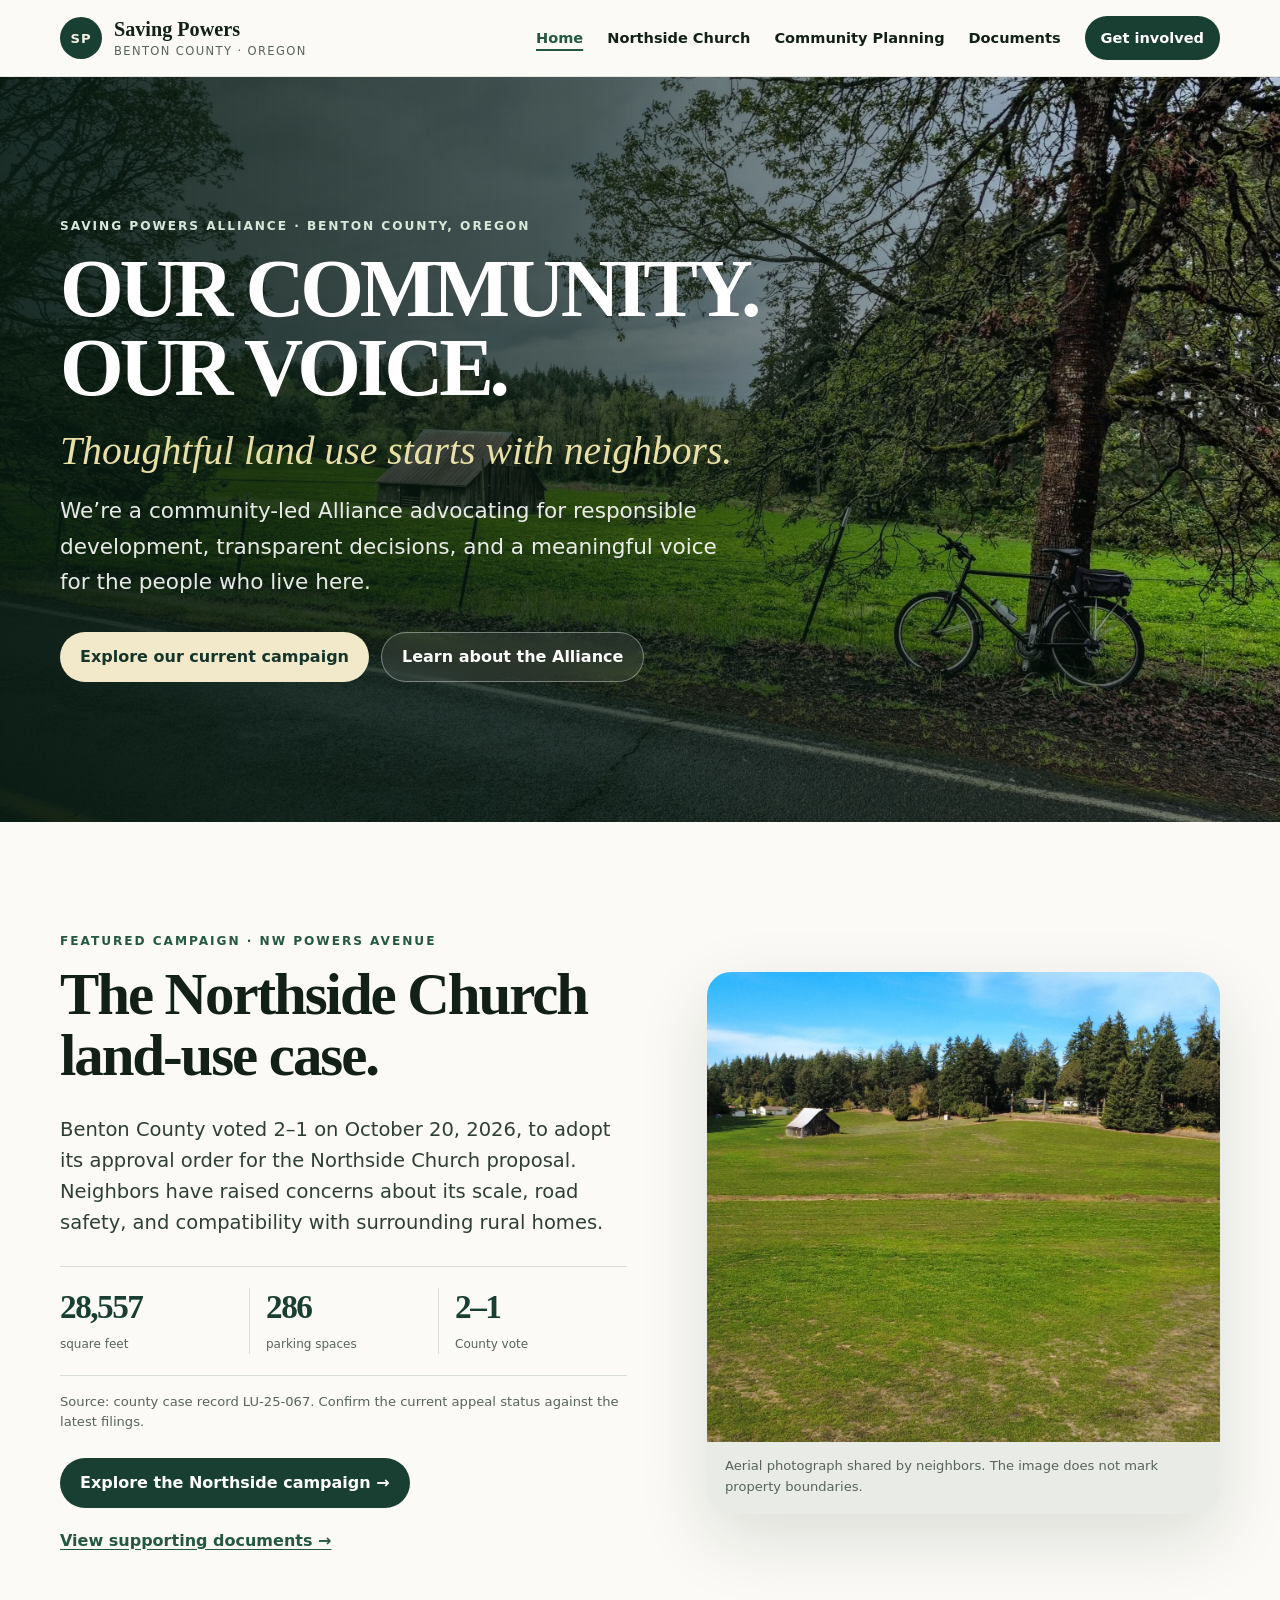
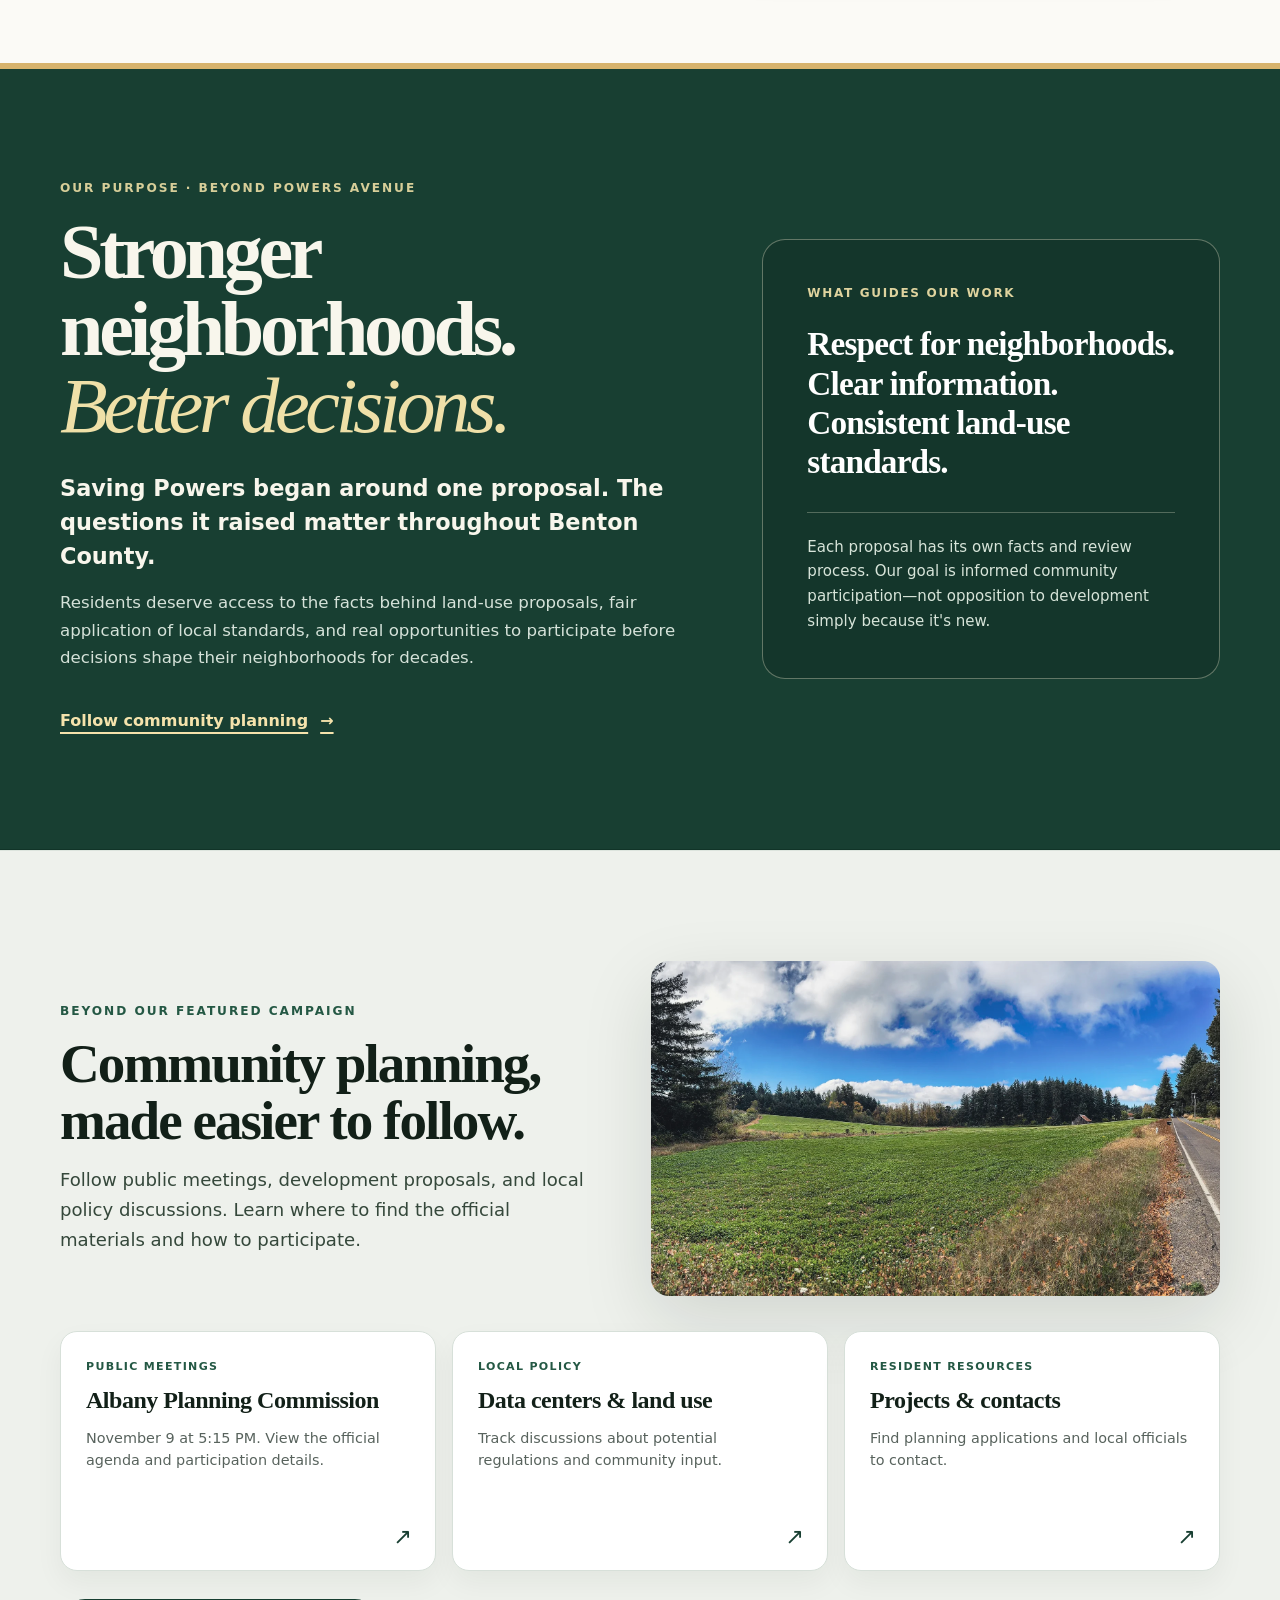
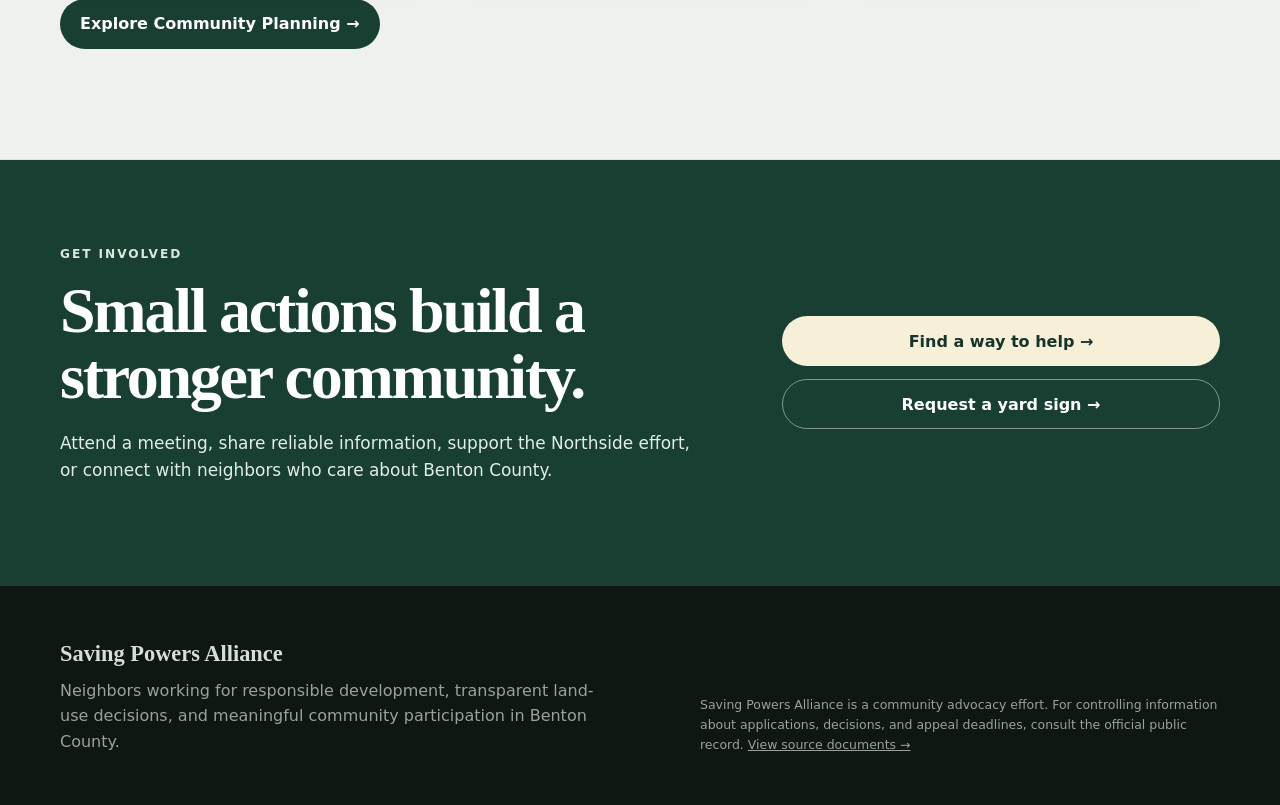
==== commit c75a52e1: "Phase 1: Alliance-first homepage, unified navigation, and preserved Northside sections" ====
--- a/index.html
+++ b/index.html
@@ -5,117 +5,98 @@
 <meta charset="utf-8"/>
 <meta content="width=device-width, initial-scale=1" name="viewport"/>
 <meta content="#183f32" name="theme-color"/>
-<meta content="Saving Powers neighbors advocate for thoughtful land use in Benton County, including the Northside Church proposal on Powers Avenue." name="description"/>
-<meta content="Saving Powers | Benton County, Oregon" property="og:title"/>
-<meta content="Saving Powers neighbors advocate for thoughtful land use in Benton County, including the Northside Church proposal on Powers Avenue." property="og:description"/>
+<meta content="Saving Powers Alliance brings Benton County neighbors together around responsible land use, the Northside Church campaign, and community planning." name="description"/>
+<meta content="Saving Powers Alliance | Benton County, Oregon" property="og:title"/>
+<meta content="Local voices for responsible development and transparent land-use decisions in Benton County, Oregon." property="og:description"/>
 <meta content="website" property="og:type"/>
 <meta content="https://savingpowers.com/assets/social-preview.jpg" property="og:image"/>
 <meta content="1200" property="og:image:width"/>
 <meta content="630" property="og:image:height"/>
 <meta content="A bicycle beside a tree, a field and an old barn on Powers Avenue" property="og:image:alt"/>
 <meta content="summary_large_image" name="twitter:card"/>
-<title>Saving Powers | Benton County, Oregon</title>
+<title>Saving Powers Alliance | Benton County, Oregon</title>
 
 <link rel="stylesheet" href="styles/site.css"/>
+<link rel="stylesheet" href="styles/homepage.css"/>
 <meta name="robots" content="noindex,nofollow"/>
 <link as="image" href="assets/hero-bike-tree.webp" rel="preload"/>
 </head>
-<body data-site-page="home">
+<body data-site-page="home" class="alliance-home">
 <a class="skip-link" href="#main">Skip to content</a>
 <header class="site-header">
 <div class="shell header-inner">
-<a aria-label="Saving Powers home" class="brand" href="index.html">
+<a aria-label="Saving Powers Alliance home" class="brand" href="index.html">
 <span aria-hidden="true" class="brand-mark">SP</span>
-<span class="brand-copy">
-<strong>Saving Powers</strong>
-<small>North Albany · Oregon</small>
-</span>
+<span class="brand-copy"><strong>Saving Powers</strong><small>Benton County · Oregon</small></span>
 </a>
 <nav aria-label="Primary navigation" class="desktop-nav">
 <a aria-current="page" href="index.html">Home</a>
-<a href="northside.html">Northside</a>
-<a href="timeline.html">Timeline</a>
+<a href="northside.html">Northside Church</a>
+<a href="community.html">Community Planning</a>
 <a href="documents.html">Documents</a>
-<a href="community.html">News</a>
-<a class="nav-signs" href="get-involved.html#yard-signs">Yard signs</a>
 <a class="nav-cta" href="get-involved.html">Get involved</a>
 </nav>
 <details class="mobile-nav">
 <summary aria-label="Open navigation">Menu</summary>
 <nav aria-label="Mobile navigation">
 <a aria-current="page" href="index.html">Home</a>
-<a href="northside.html">Northside</a>
-<a href="timeline.html">Timeline</a>
+<a href="northside.html">Northside Church</a>
+<a href="community.html">Community Planning</a>
 <a href="documents.html">Documents</a>
-<a href="community.html">News</a>
-<a href="get-involved.html#yard-signs">Yard signs</a>
 <a href="get-involved.html">Get involved</a>
 </nav>
 </details>
 </div>
 </header>
 <main id="main">
-
-<section aria-labelledby="hero-title" class="hero" id="top">
-<img alt="A bicycle leaning against a large tree along a rural road, with a green field and an old barn beyond" class="hero-image" decoding="async" fetchpriority="high" src="assets/hero-bike-tree.webp"/>
-<div aria-hidden="true" class="hero-shade"></div>
-<div class="shell hero-content">
-<p class="eyebrow light">Final county decision · October 20, 2026 · LU-25-067</p>
-<h1 id="hero-title">THE COUNTY VOTED YES.<span class="hero-break"> WE’RE NOT DONE.</span></h1><p class="hero-tagline">Keep Powers rural.</p>
-<p class="hero-lede">Following a September 8 vote of 2–1 to approve Northside Church’s proposal in principle, commissioners voted 2–1 again on October 20 to adopt the formal findings and Order D2026-085. The approved proposal includes a 28,557-square-foot facility and 286 parking spaces on NW Powers Avenue. The County’s Notice of Decision is dated October 21. Saving Powers is preparing a challenge before Oregon’s Land Use Board of Appeals (LUBA); a Notice of Intent to Appeal has not yet been confirmed as filed.</p>
-<div class="hero-actions">
-<a class="button primary" href="https://www.gofundme.com/f/protect-our-neighborhood-and-wildlife" rel="noopener" target="_blank">Help fund the LUBA challenge</a>
-<a class="button glass" href="#issue">Why neighbors object — and why it matters to you</a>
+<section aria-labelledby="hero-title" class="hero alliance-hero" id="top">
+<img alt="A bicycle beside a tree along a rural Oregon road with an open green field and barn" class="hero-image" decoding="async" fetchpriority="high" src="assets/hero-bike-tree.webp"/>
+<div aria-hidden="true" class="hero-shade"></div><div class="shell hero-content">
+<p class="eyebrow light">Saving Powers Alliance · Benton County, Oregon</p>
+<h1 id="hero-title">OUR COMMUNITY.<span class="hero-break"> OUR VOICE.</span></h1>
+<p class="hero-tagline">Thoughtful land use starts with neighbors.</p>
+<p class="hero-lede">We’re a community-led Alliance advocating for responsible development, transparent decisions, and a meaningful voice for the people who live here.</p>
+<div class="hero-actions"><a class="button primary" href="#featured-campaign">Explore our current campaign</a><a class="button glass" href="#about-alliance">Learn about the Alliance</a></div>
+</div></section>
+<section class="section intro home-feature" id="featured-campaign" aria-labelledby="featured-title">
+<div class="shell split intro-grid"><div class="section-copy">
+<p class="eyebrow">Featured campaign · NW Powers Avenue</p>
+<h2 id="featured-title">The Northside Church land-use case.</h2>
+<p class="lead">Benton County voted 2–1 on October 20, 2026, to adopt its approval order for the Northside Church proposal. Neighbors have raised concerns about its scale, road safety, and compatibility with surrounding rural homes.</p>
+<div class="home-metrics" aria-label="Northside proposal figures"><div><strong>28,557</strong><span>square feet</span></div><div><strong>286</strong><span>parking spaces</span></div><div><strong>2–1</strong><span>County vote</span></div></div>
+<p class="home-factnote">Source: county case record LU-25-067. Confirm the current appeal status against the latest filings.</p>
+<div class="home-linkrow"><a class="button cta-dark" href="northside.html">Explore the Northside campaign →</a><a class="text-link" href="documents.html">View supporting documents →</a></div>
 </div>
-<div class="hero-urgency">
-<strong>The decision is issued. The appeal window is short.</strong>
-<span>The County’s notice is dated October 21. November 10 is a conservative working filing date if the decision became legally final October 20; counsel must confirm the actual deadline. Help with legal review and appeal preparation is needed now.</span>
-</div>
-</div>
-<div class="hero-status">
-<div class="shell status-grid">
-<div><strong>28,557</strong><span>sq ft gross floor area</span></div>
-<div><strong>286</strong><span>parking spaces proposed</span></div>
-<div><strong>1,419</strong><span>preliminary occupant load</span></div>
-</div>
-<p class="shell source-note source-note-light">Source documents: <a href="documents/revised-site-plan-aug-11-2026.pdf" target="_blank" rel="noopener noreferrer">August 11 revised site plan ↗</a> · <a href="documents/saving-powers-final-evidentiary-rebuttal.pdf" target="_blank" rel="noopener noreferrer">Evidentiary rebuttal ↗</a> · <a href="https://bentoncoor.portal.civicclerk.com/event/1052/files/agenda/2992" target="_blank" rel="noopener noreferrer">October 20 county findings packet ↗</a></p>
-</div>
+<figure class="photo-card"><img alt="Drone view of a green rural field with a weathered barn near Powers Avenue" loading="lazy" decoding="async" src="assets/powers-field-drone.webp"/><figcaption>Aerial photograph shared by neighbors. The image does not mark property boundaries.</figcaption></figure>
+</div></section>
+<section class="section precedent-feature home-mission" id="about-alliance" aria-labelledby="alliance-title">
+<div class="shell precedent-layout"><div class="precedent-copy">
+<p class="eyebrow light">Our purpose · Beyond Powers Avenue</p>
+<h2 id="alliance-title">Stronger neighborhoods. <em>Better decisions.</em></h2>
+<p class="precedent-lead">Saving Powers began around one proposal. The questions it raised matter throughout Benton County.</p>
+<p>Residents deserve access to the facts behind land-use proposals, fair application of local standards, and real opportunities to participate before decisions shape their neighborhoods for decades.</p>
+<a class="precedent-link" href="community.html">Follow community planning <span aria-hidden="true">→</span></a>
+</div><aside class="precedent-context" aria-label="Alliance priorities">
+<span class="precedent-label">What guides our work</span><p class="precedent-question">Respect for neighborhoods. Clear information. Consistent land-use standards.</p>
+<div class="precedent-rule" aria-hidden="true"></div>
+<p class="precedent-caveat">Each proposal has its own facts and review process. Our goal is informed community participation—not opposition to development simply because it's new.</p>
+</aside></div></section>
+<section class="section community-hub home-planning" id="community-preview" aria-labelledby="community-preview-title">
+<div class="shell"><div class="community-hub-header"><div>
+<p class="eyebrow">Beyond our featured campaign</p><h2 id="community-preview-title">Community planning, made easier to follow.</h2>
+<p class="community-hub-lede">Follow public meetings, development proposals, and local policy discussions. Learn where to find the official materials and how to participate.</p>
+</div><figure class="home-planning-photo"><img loading="lazy" src="assets/powers-roadside-landscape.webp" alt="Green Oregon countryside near a rural road"/></figure></div>
+<div class="home-news-list">
+<a class="home-news-item" href="community.html#community-news"><span class="home-news-tag">Public meetings</span><strong>Albany Planning Commission</strong><span>November 9 at 5:15 PM. View the official agenda and participation details.</span><span class="home-news-arrow" aria-hidden="true">↗</span></a>
+<a class="home-news-item" href="community.html#community-news"><span class="home-news-tag">Local policy</span><strong>Data centers &amp; land use</strong><span>Track discussions about potential regulations and community input.</span><span class="home-news-arrow" aria-hidden="true">↗</span></a>
+<a class="home-news-item" href="community.html#community-news"><span class="home-news-tag">Resident resources</span><strong>Projects &amp; contacts</strong><span>Find planning applications and local officials to contact.</span><span class="home-news-arrow" aria-hidden="true">↗</span></a>
+</div><div class="home-section-action"><a class="button cta-dark" href="community.html">Explore Community Planning →</a></div></div>
 </section>
-
-<section class="section intro" id="issue">
-<div class="shell split intro-grid">
-<div class="section-copy">
-<p class="eyebrow">What’s at stake</p>
-<h2>This isn’t about opposing a church. It’s about scale, location, and land-use compatibility.</h2>
-<p class="lead">Neighbors are challenging the approval because they believe the project’s size and intensity are incompatible with the surrounding RR-2 rural residential area.</p>
-<p>The application has changed substantially during review. The project was initially described to the public as an 18,902 sq ft first-floor building serving up to 500 attendees. Later filings disclosed a 28,557 sq ft gross floor area, 286 parking spaces, and a preliminary building-code occupant load of 1,419.</p>
-<p class="source-note">Review the <a href="https://cd.bentoncountyor.gov/land-use-applications-in-review/" target="_blank" rel="noopener noreferrer">County's case materials (LU-25-067) ↗</a> and the <a href="documents/saving-powers-final-evidentiary-rebuttal.pdf" target="_blank" rel="noopener noreferrer">August evidentiary rebuttal ↗</a> for the original and updated figures.</p>
-<a class="text-link" href="#land-use">Why this matters to other neighborhoods →</a><p><a class="text-link" href="documents.html#record">Read the filings and rebuttals →</a></p><p><a class="text-link" href="northside.html#photos">See field photographs →</a></p>
-</div>
-<figure class="photo-card">
-<img alt="Aerial photograph of an open grassy field with a small old barn and surrounding trees" loading="lazy" src="assets/powers-field-drone.webp"/>
-<figcaption>Aerial view shared by neighborhood organizers. The photograph does not mark property boundaries.</figcaption>
-</figure>
-</div>
-</section>
-
-<section class="section precedent-feature" id="land-use" aria-labelledby="precedent-title">
-  <div class="shell precedent-layout">
-    <div class="precedent-copy">
-      <p class="eyebrow light">This reaches beyond Powers Avenue</p>
-      <h2 id="precedent-title">Your neighborhood <em>could be next.</em></h2>
-      <p class="precedent-lead">This isn't just about one church proposal. It's about how Benton County decides whether large, intensive developments belong in rural residential neighborhoods.</p>
-      <p>When the County evaluates a project of this scale as compatible with its surroundings, that reasoning could influence the arguments made about future proposals elsewhere. Neighbors across the county have a stake in how land-use standards are applied.</p>
-      <a class="precedent-link" href="documents.html#record">See the land-use record <span aria-hidden="true">→</span></a>
-    </div>
-    <aside class="precedent-context" aria-label="Why this decision matters">
-      <span class="precedent-label">The bigger question</span>
-      <p class="precedent-question">Where does the County draw the line on scale, traffic, noise, and neighborhood compatibility?</p>
-      <div class="precedent-rule" aria-hidden="true"></div>
-      <p class="precedent-caveat"><strong>Important distinction:</strong> Approving a project of this scale could open the door to similar proposals elsewhere, though each would still require its own land-use review.</p>
-    </aside>
-  </div>
-</section>
+<section class="section home-action" aria-labelledby="home-action-title"><div class="shell home-action-grid">
+<div><p class="eyebrow light">Get involved</p><h2 id="home-action-title">Small actions build a stronger community.</h2>
+<p>Attend a meeting, share reliable information, support the Northside effort, or connect with neighbors who care about Benton County.</p></div>
+<div class="home-action-buttons"><a class="button cream" href="get-involved.html">Find a way to help →</a><a class="button outline-light" href="get-involved.html#yard-signs">Request a yard sign →</a></div>
+</div></section>
 </main>
 <dialog class="site-lightbox" id="site-lightbox" aria-label="Image viewer">
   <div class="site-lightbox-inner">
@@ -133,15 +114,10 @@
     </div>
   </div>
 </dialog>
-<footer class="site-footer">
-<div class="shell footer-inner">
-<div>
-<strong>Saving Powers</strong>
-<p>Neighbors advocating for safe, lawful, community-focused land use in Benton County.</p>
-</div>
-<p class="fine-print">The October 20 vote is reported from the Board meeting. The legal finality date and exact appeal deadline are still being confirmed. For controlling details, consult the official written decision and public record.</p>
-</div>
-</footer>
+<footer class="site-footer"><div class="shell footer-inner">
+<div><strong>Saving Powers Alliance</strong><p>Neighbors working for responsible development, transparent land-use decisions, and meaningful community participation in Benton County.</p></div>
+<p class="fine-print">Saving Powers Alliance is a community advocacy effort. For controlling information about applications, decisions, and appeal deadlines, consult the official public record. <a href="documents.html">View source documents →</a></p>
+</div></footer>
 <a class="back-to-top" id="back-to-top" href="#top" aria-label="Back to top">
   <span class="back-to-top-arrow" aria-hidden="true">↑</span><span>Top</span>
 </a>
--- a/styles/homepage.css
+++ b/styles/homepage.css
@@ -0,0 +1,51 @@
+
+/* Alliance-first homepage; reuses the original website's components, fonts and colors. */
+.alliance-hero { min-height:700px; }
+.alliance-hero .hero-content { padding:140px 0; }
+.alliance-hero h1 { max-width:1050px; font-size:clamp(3.6rem,6.4vw,7rem); line-height:.96; }
+.alliance-hero .hero-lede { max-width:675px; line-height:1.65; }
+.alliance-hero .hero-shade { background:linear-gradient(90deg,rgba(6,25,16,.9),rgba(6,25,16,.68) 45%,rgba(6,25,16,.10) 96%),linear-gradient(0deg,rgba(6,25,16,.46),transparent 40%); }
+.home-feature .photo-card img { width:100%; height:470px; object-fit:cover; }
+.home-metrics { display:grid;grid-template-columns:repeat(3,minmax(0,1fr));border-block:1px solid var(--line);padding:21px 0;margin:28px 0 16px; }
+.home-metrics>div+div { border-left:1px solid var(--line);padding-left:16px; }
+.home-metrics>div { padding-right:10px; }
+.home-metrics strong { display:block;font:700 clamp(1.55rem,2.6vw,2.55rem)/1.15 Georgia,"Times New Roman",serif;color:var(--forest);letter-spacing:-.045em; }
+.home-metrics span { display:block;margin-top:8px;font-size:.75rem;color:var(--muted); }
+.home-factnote { font-size:.82rem!important;line-height:1.55; }
+.home-linkrow { display:flex;gap:20px;align-items:center;flex-wrap:wrap;margin-top:25px; }
+.home-planning .community-hub-header { align-items:center; }
+.home-planning-photo { margin:0;border-radius:18px;overflow:hidden;box-shadow:var(--shadow); }
+.home-planning-photo img { width:100%;aspect-ratio:1.7;object-fit:cover; }
+.home-news-list { display:grid;grid-template-columns:repeat(3,minmax(0,1fr));gap:16px; }
+.home-news-item { position:relative;display:flex;flex-direction:column;gap:12px;min-height:240px;padding:26px 25px 50px;border-radius:17px;text-decoration:none;background:#fff;border:1px solid #d7e0d9;box-shadow:0 12px 28px rgba(18,32,24,.05); }
+.home-news-item:hover { border-color:#8cad90; }
+.home-news-tag { font-size:.69rem;font-weight:900;letter-spacing:.12em;text-transform:uppercase;color:var(--forest-2); }
+.home-news-item strong { font:700 1.5rem/1.15 Georgia,"Times New Roman",serif;letter-spacing:-.02em; }
+.home-news-item>span:not(.home-news-tag):not(.home-news-arrow) { color:var(--muted);font-size:.9rem;line-height:1.55; }
+.home-news-arrow { position:absolute;bottom:15px;right:23px;color:var(--forest);font-size:1.4rem; }
+.home-section-action { margin-top:28px; }
+.home-action { background:var(--forest);color:#fff;padding:85px 0; }
+.home-action-grid { display:grid;grid-template-columns:1.2fr .8fr;gap:65px;align-items:center; }
+.home-action h2 { margin:12px 0 20px;font:700 clamp(2.6rem,5vw,5rem)/1.03 Georgia,"Times New Roman",serif;letter-spacing:-.035em; }
+.home-action p:not(.eyebrow) { color:#e2eee5;max-width:645px;font-size:1.06rem; }
+.home-action-buttons { display:flex;flex-direction:column;gap:13px; }
+.home-action-buttons .button { justify-content:center;text-align:center; }
+.case-resource-links { display:flex;gap:24px;flex-wrap:wrap;padding:22px 0; }
+.case-resource-links a { font-weight:800;color:var(--forest-2);text-decoration:underline;text-underline-offset:4px; }
+@media(max-width:900px){
+.alliance-hero { min-height:650px; }.alliance-hero .hero-content { padding:105px 0 110px; }
+.home-news-list,.home-action-grid { grid-template-columns:1fr; }
+.home-news-item { min-height:0; }.home-action-buttons { flex-direction:row;flex-wrap:wrap; }
+.home-feature .photo-card img { height:auto;max-height:480px; }
+}
+@media(max-width:620px){
+.alliance-hero { min-height:0; }.alliance-hero .hero-content { padding:76px 0 65px; }
+.alliance-hero h1 { font-size:clamp(2.85rem,11vw,4.6rem); }
+.alliance-hero .hero-lede { font-size:1rem;line-height:1.57; }
+.home-metrics strong { font-size:clamp(1.32rem,5.8vw,2rem); }
+.home-metrics>div+div { padding-left:10px; }.home-metrics>div { padding-right:6px; }
+.home-metrics span { font-size:.69rem; }
+.home-linkrow .button { width:100%; }
+.home-news-item { padding:24px 21px 48px; }
+.home-action { padding:62px 0; }.home-action-buttons { flex-direction:column; }.home-action-buttons .button { width:100%; }
+}
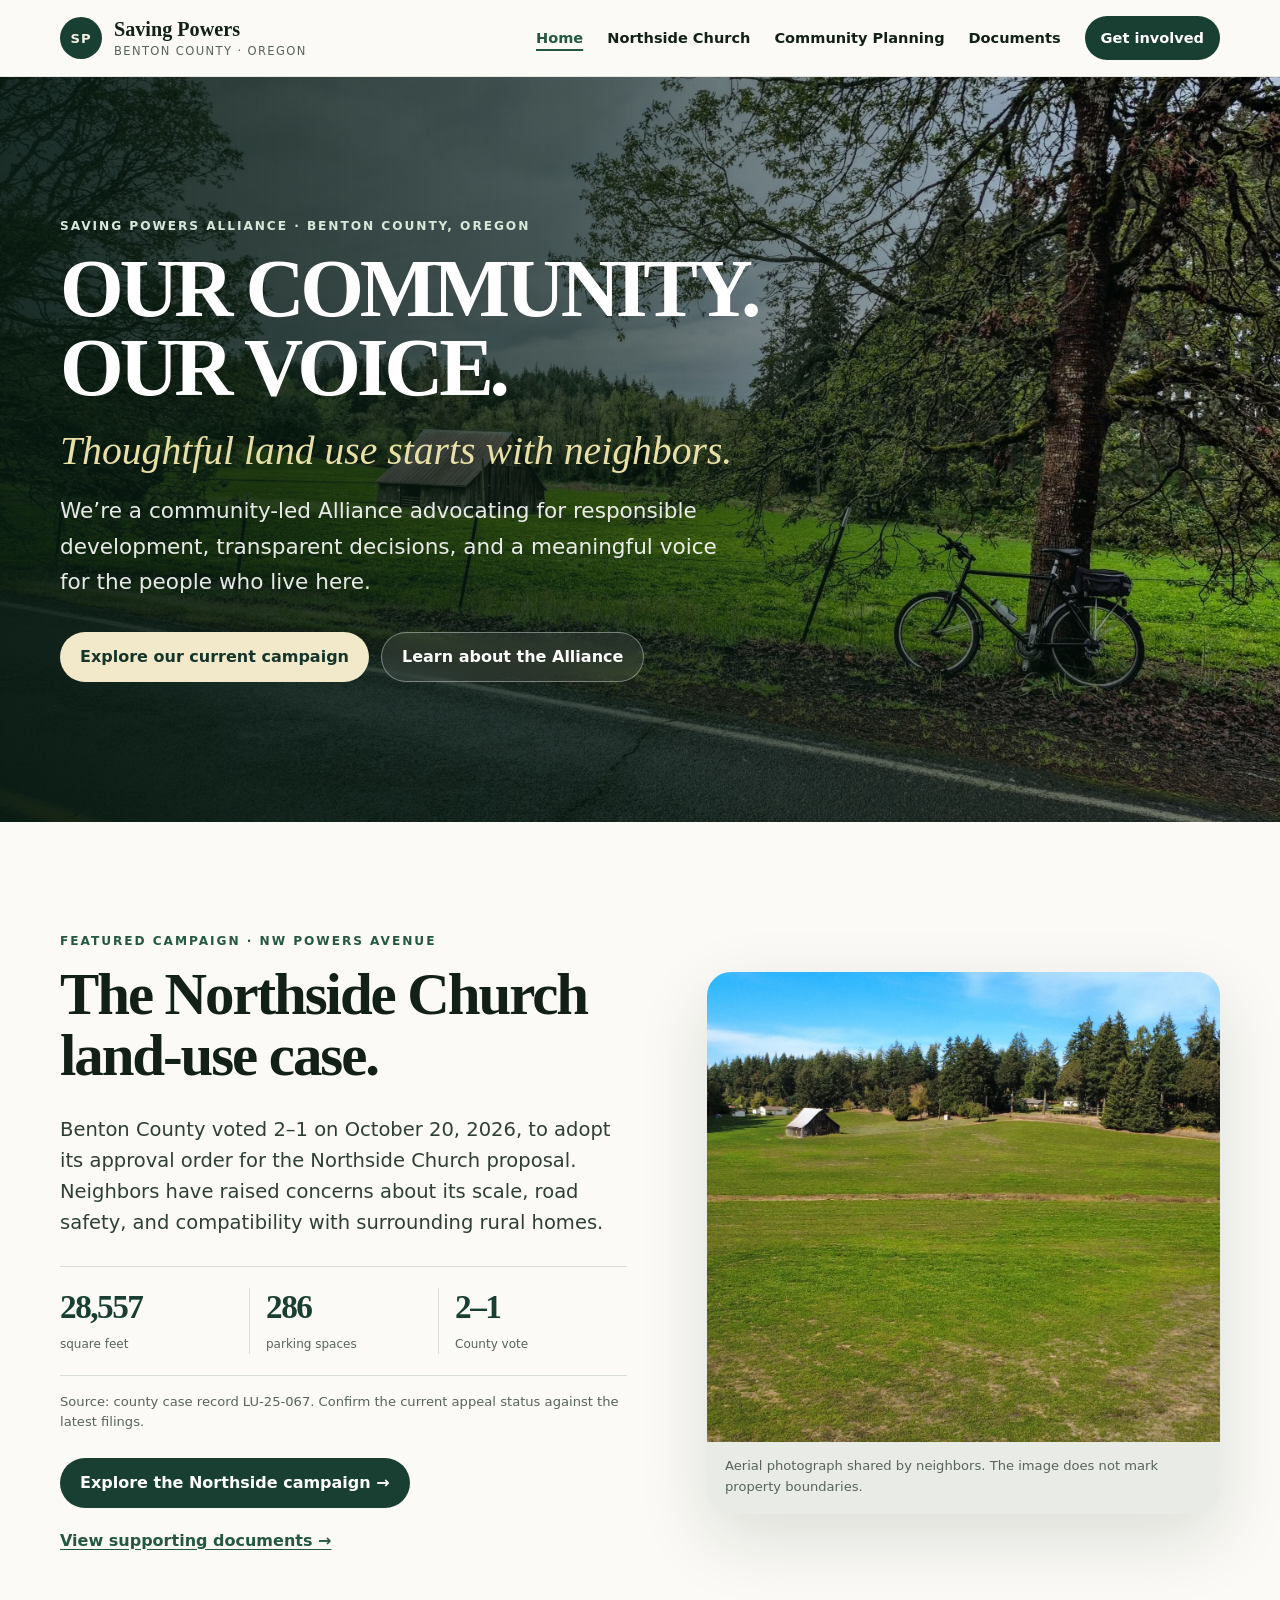
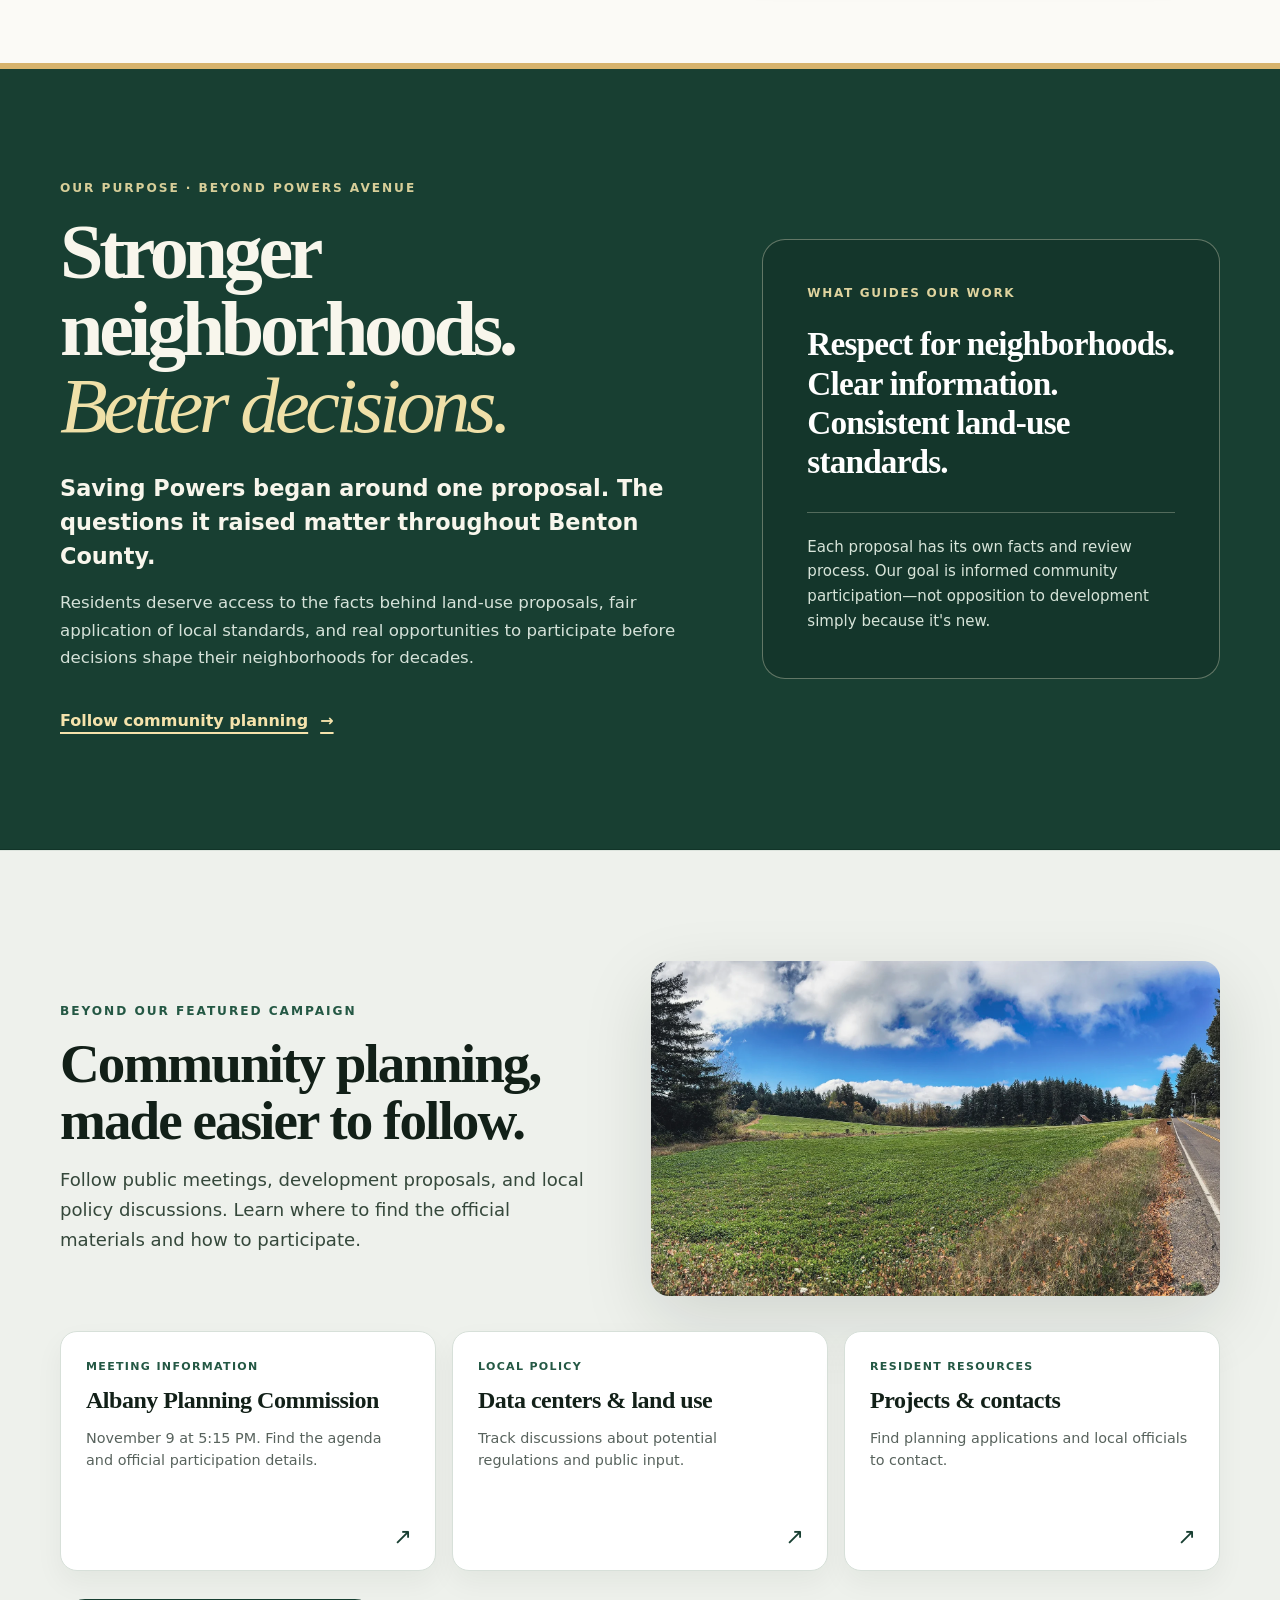
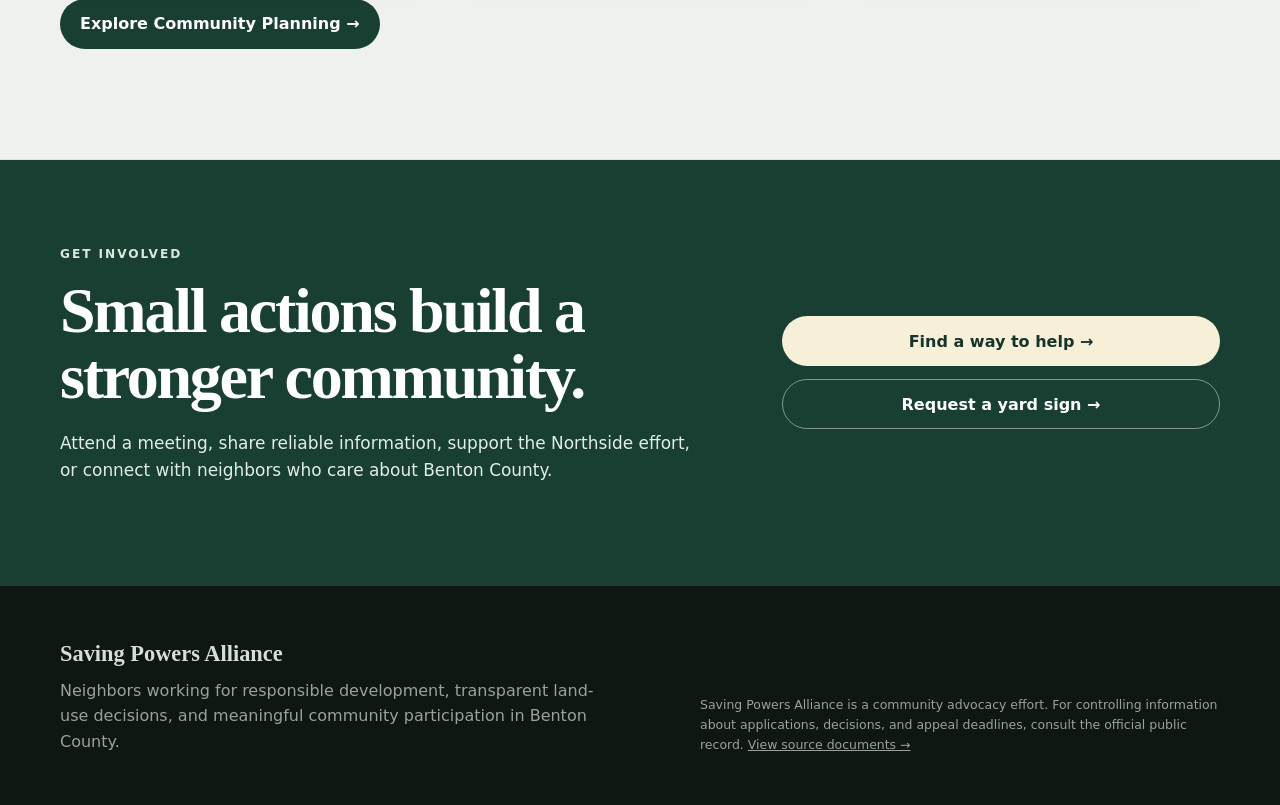
==== commit 8af62315: "Phase 3: Build Community Planning hub with meeting, issues, participation and contacts" ====
--- a/index.html
+++ b/index.html
@@ -87,9 +87,9 @@
 <p class="community-hub-lede">Follow public meetings, development proposals, and local policy discussions. Learn where to find the official materials and how to participate.</p>
 </div><figure class="home-planning-photo"><img loading="lazy" src="assets/powers-roadside-landscape.webp" alt="Green Oregon countryside near a rural road"/></figure></div>
 <div class="home-news-list">
-<a class="home-news-item" href="community.html#community-news"><span class="home-news-tag">Public meetings</span><strong>Albany Planning Commission</strong><span>November 9 at 5:15 PM. View the official agenda and participation details.</span><span class="home-news-arrow" aria-hidden="true">↗</span></a>
-<a class="home-news-item" href="community.html#community-news"><span class="home-news-tag">Local policy</span><strong>Data centers &amp; land use</strong><span>Track discussions about potential regulations and community input.</span><span class="home-news-arrow" aria-hidden="true">↗</span></a>
-<a class="home-news-item" href="community.html#community-news"><span class="home-news-tag">Resident resources</span><strong>Projects &amp; contacts</strong><span>Find planning applications and local officials to contact.</span><span class="home-news-arrow" aria-hidden="true">↗</span></a>
+<a class="home-news-item" href="community.html#meetings"><span class="home-news-tag" data-planning-home-state>Meeting information</span><strong>Albany Planning Commission</strong><span data-planning-home-summary>November 9 at 5:15 PM. Find the agenda and official participation details.</span><span class="home-news-arrow" aria-hidden="true">↗</span></a>
+<a class="home-news-item" href="community.html#issues"><span class="home-news-tag">Local policy</span><strong>Data centers &amp; land use</strong><span>Track discussions about potential regulations and public input.</span><span class="home-news-arrow" aria-hidden="true">↗</span></a>
+<a class="home-news-item" href="community.html#resources"><span class="home-news-tag">Resident resources</span><strong>Projects &amp; contacts</strong><span>Find planning applications and local officials to contact.</span><span class="home-news-arrow" aria-hidden="true">↗</span></a>
 </div><div class="home-section-action"><a class="button cta-dark" href="community.html">Explore Community Planning →</a></div></div>
 </section>
 <section class="section home-action" aria-labelledby="home-action-title"><div class="shell home-action-grid">
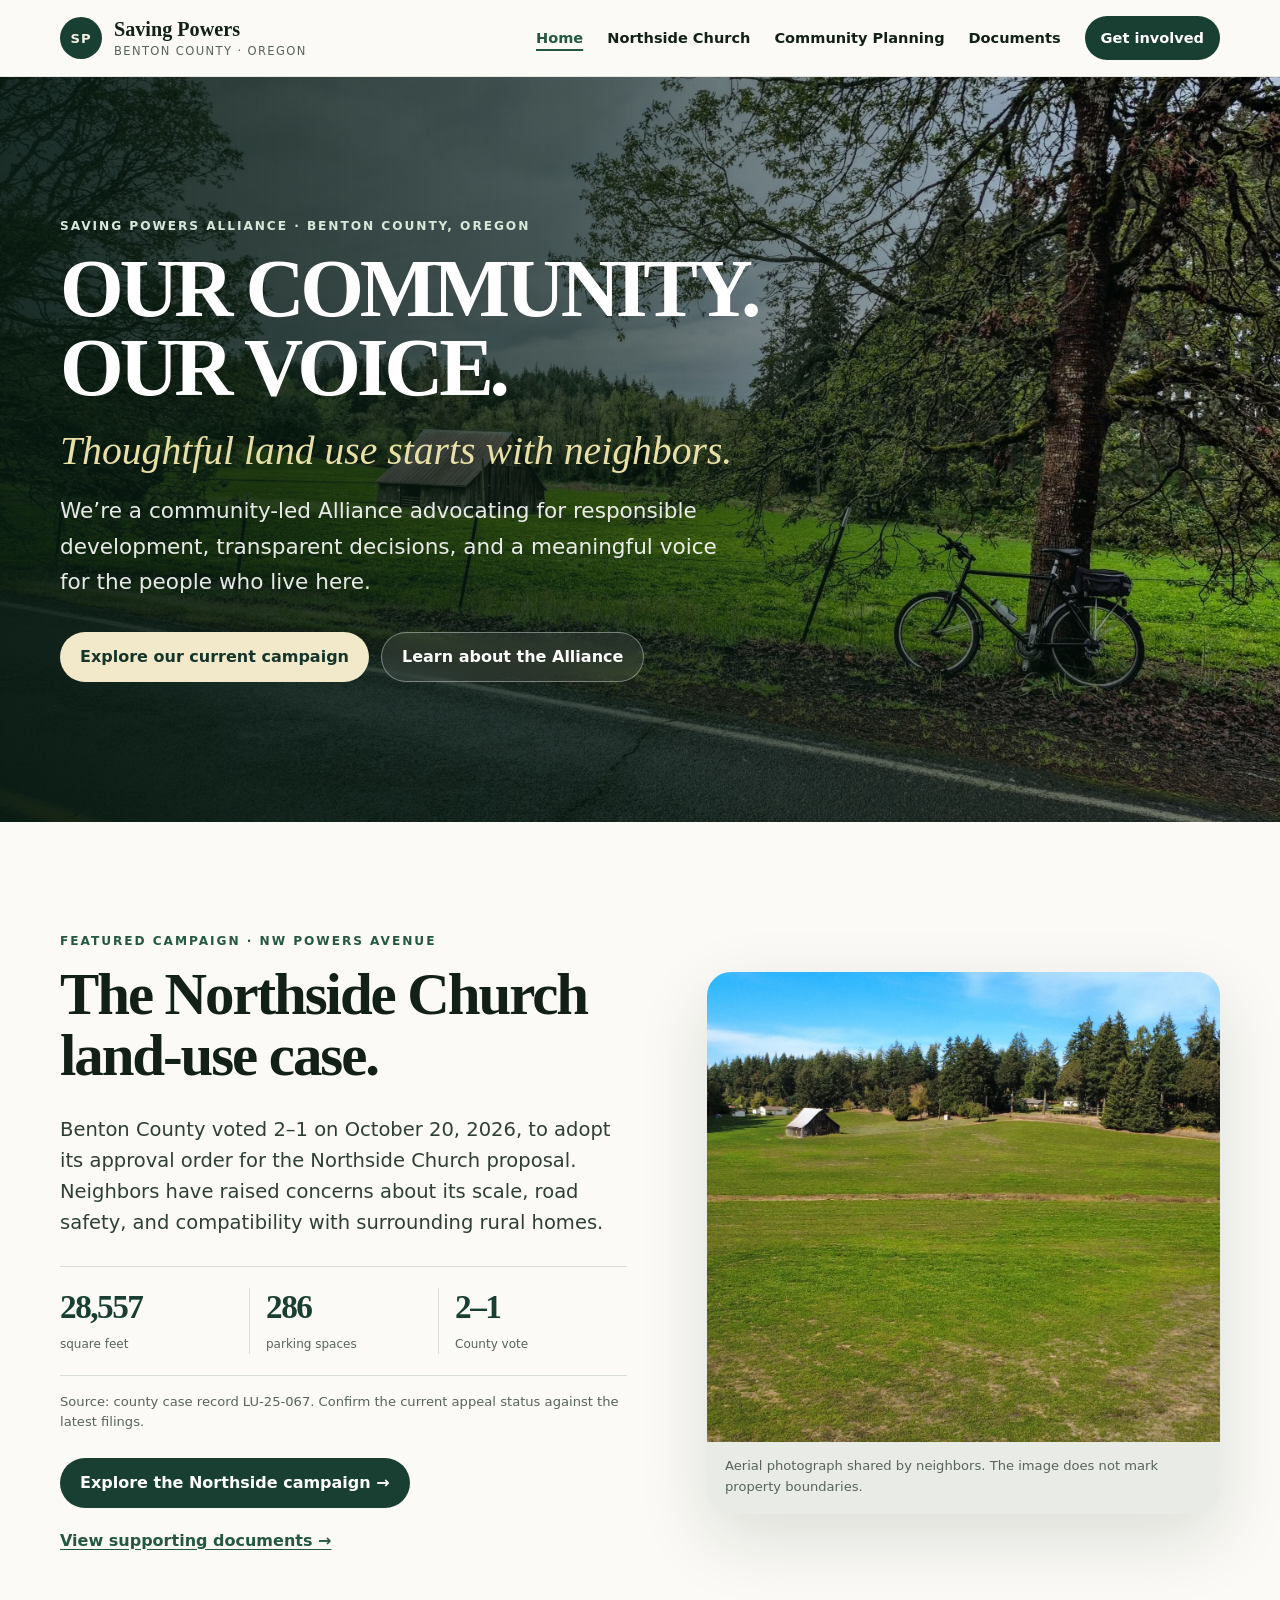
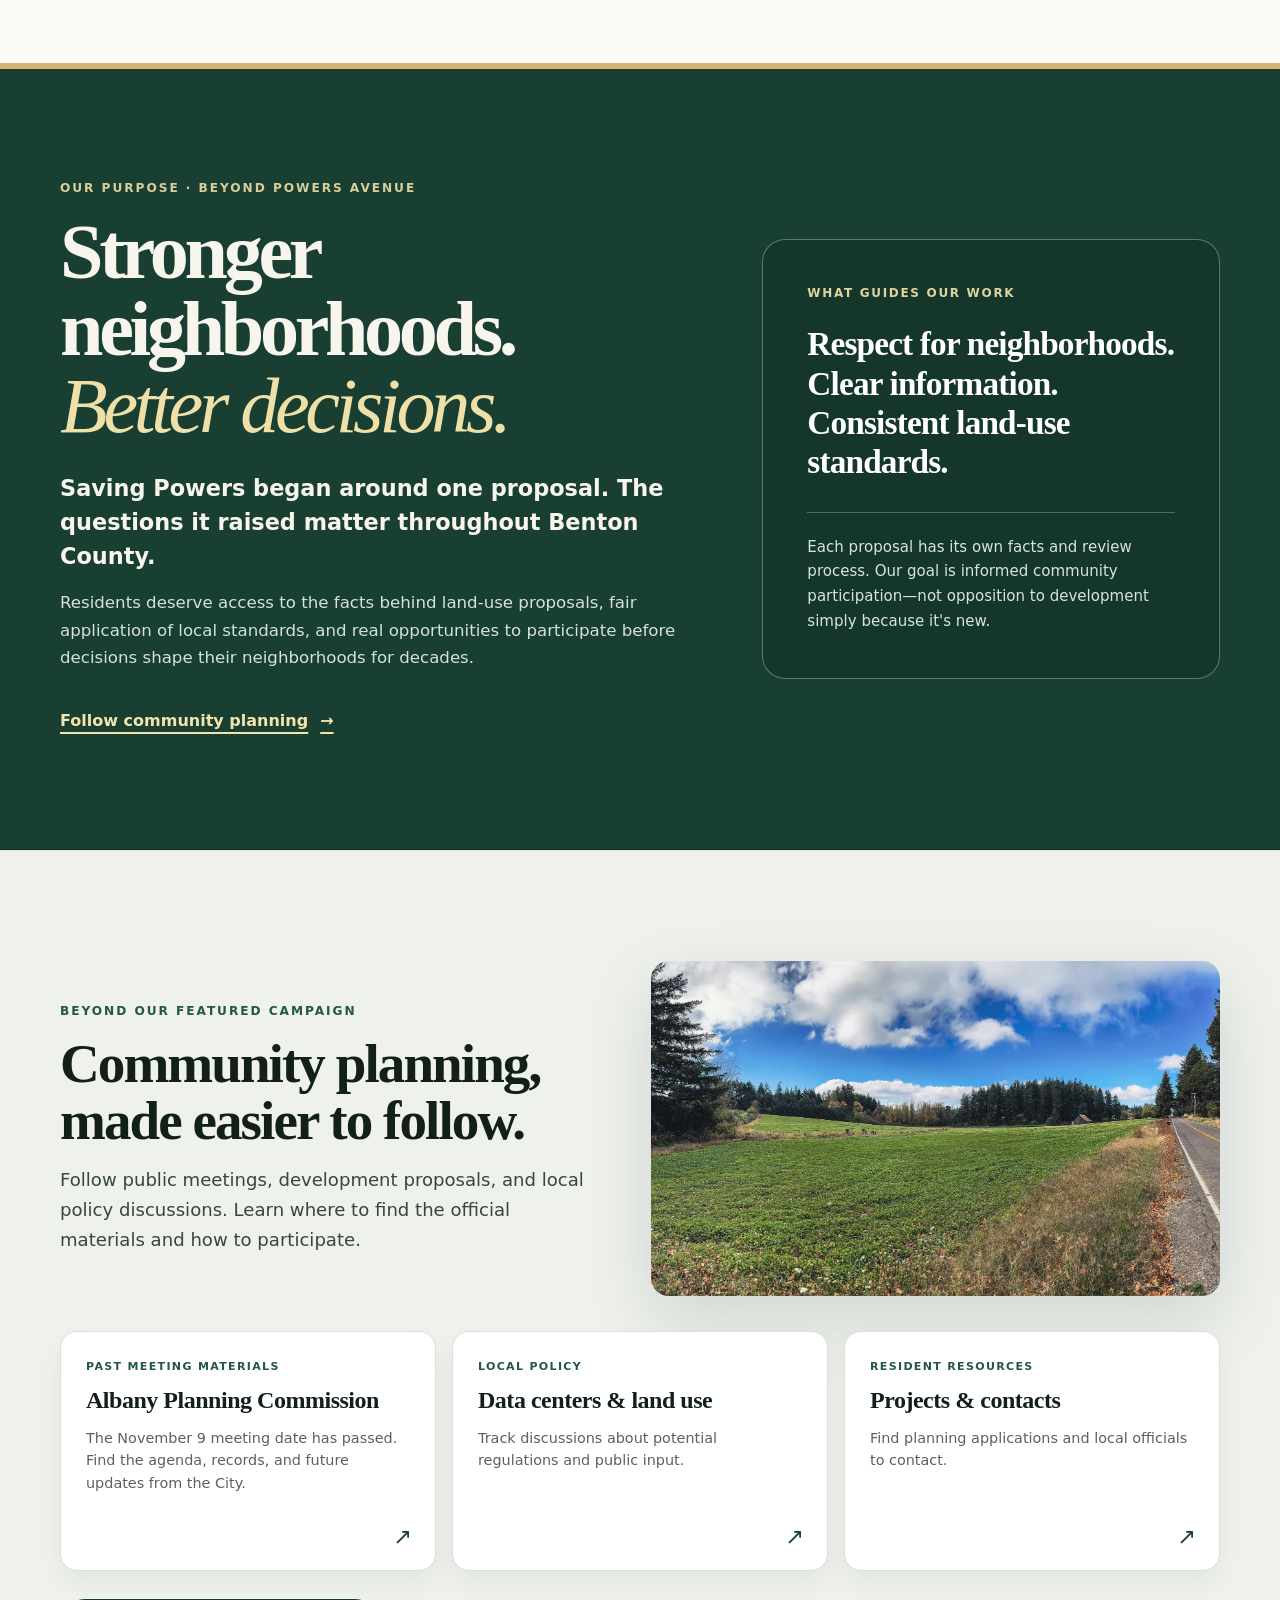
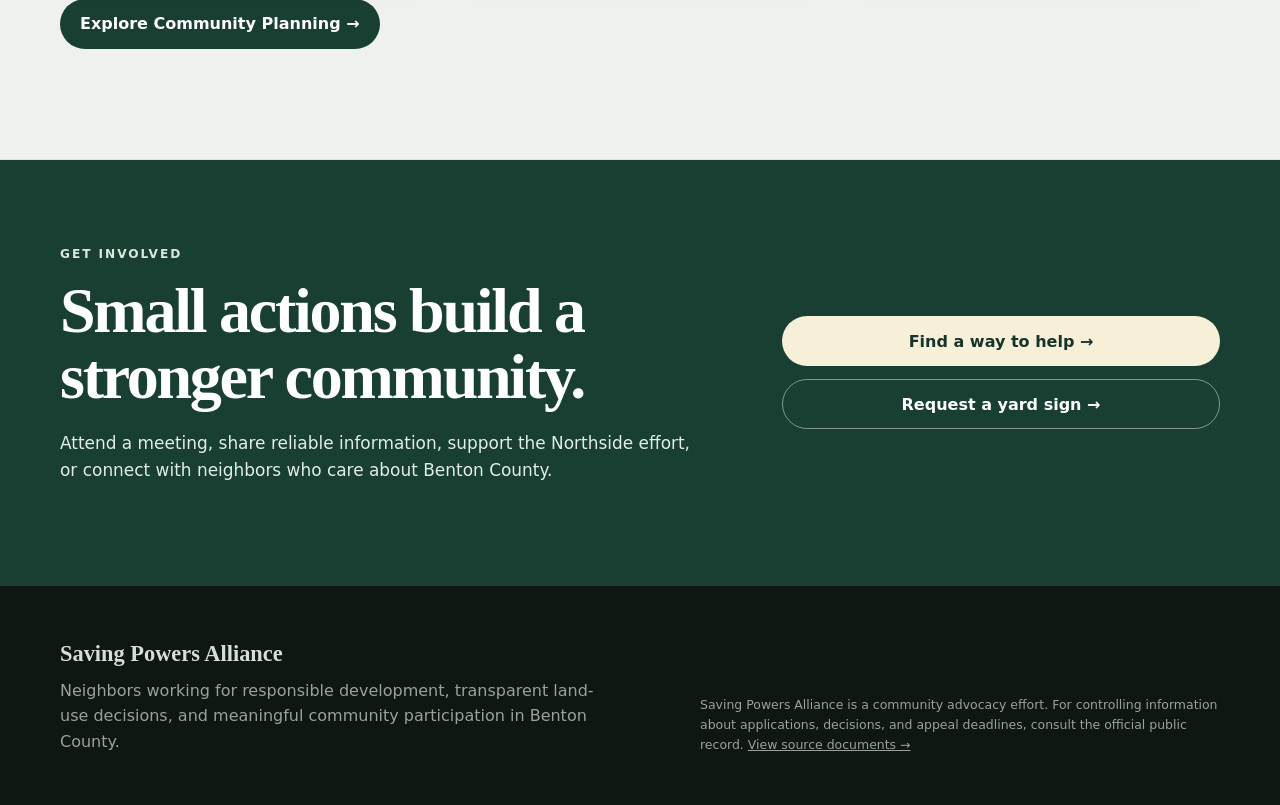
==== commit 838f4049: "Phase 3: Add Oregon-local meeting date rollover and planning editorial guide" ====
--- a/index.html
+++ b/index.html
@@ -122,5 +122,6 @@
   <span class="back-to-top-arrow" aria-hidden="true">↑</span><span>Top</span>
 </a>
 <script src="scripts/site.js" defer></script>
+<script src="scripts/planning-updates.js" defer></script>
 </body>
 </html>
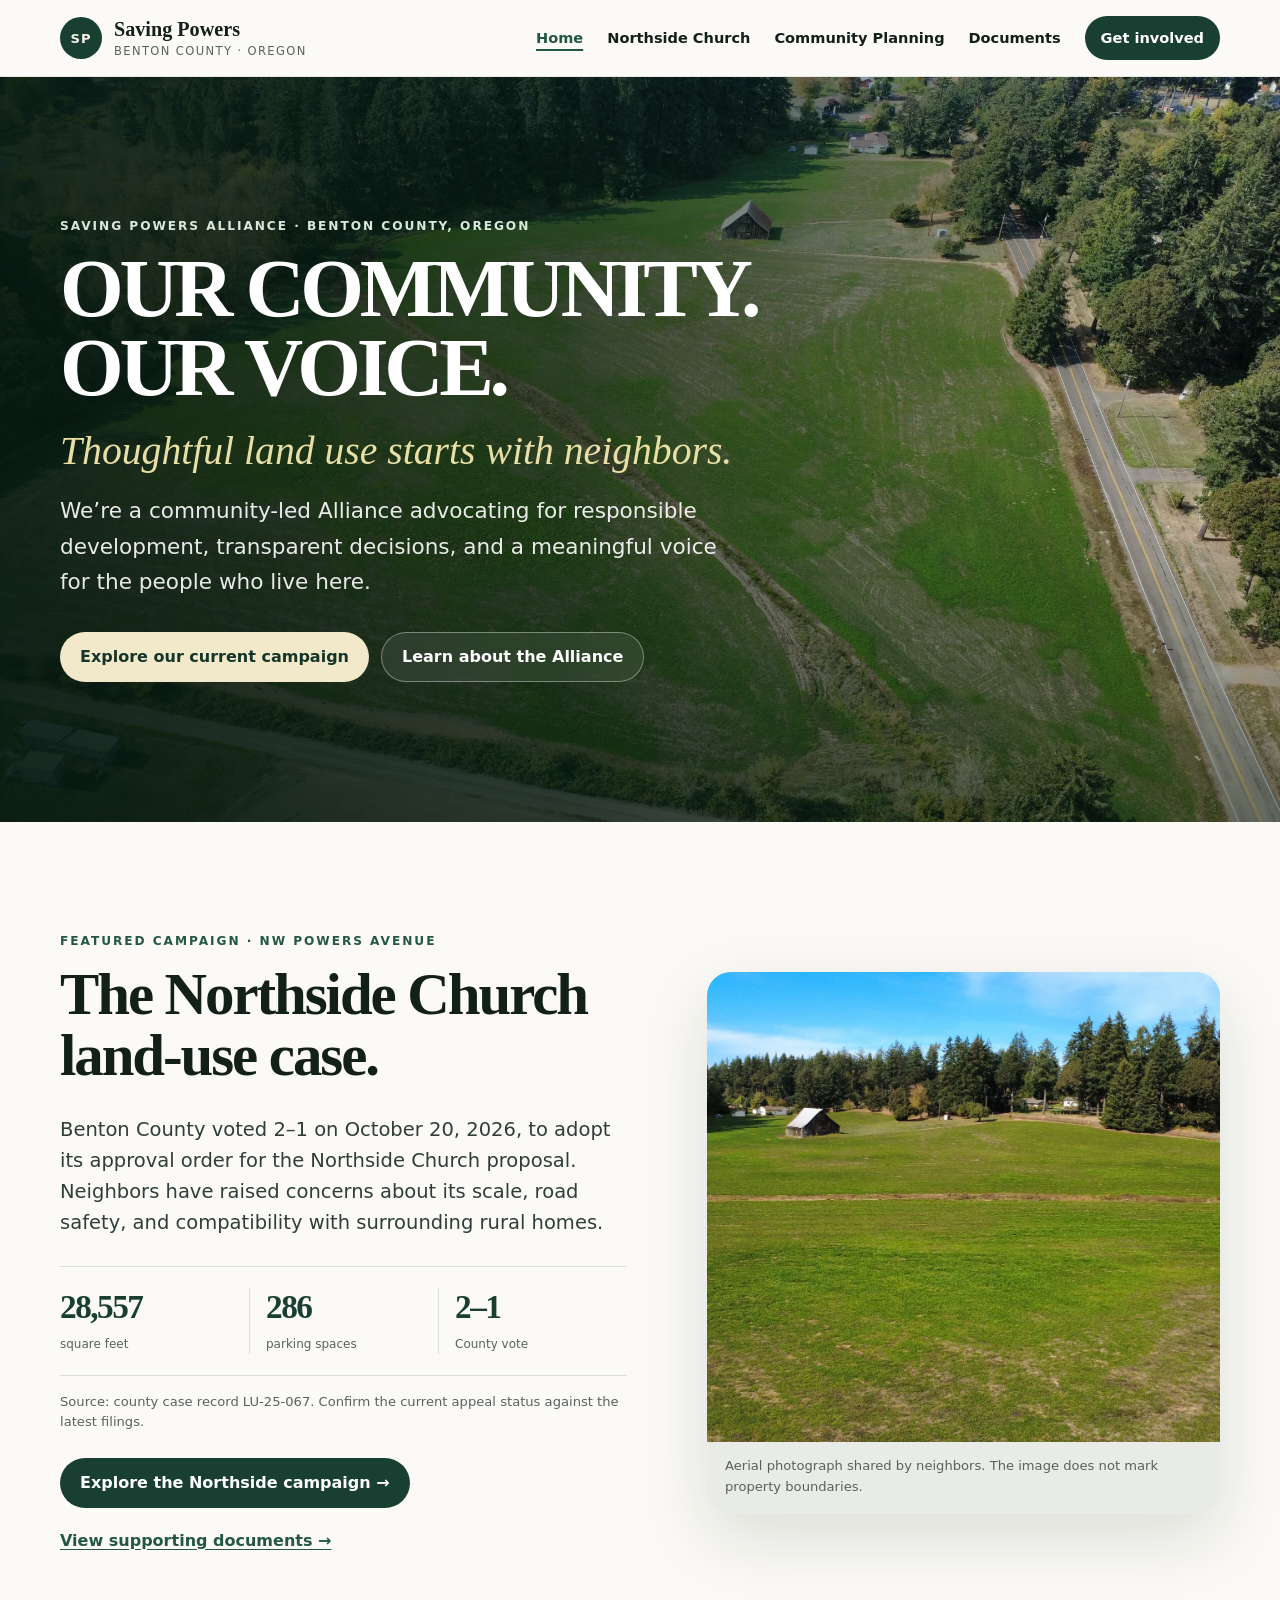
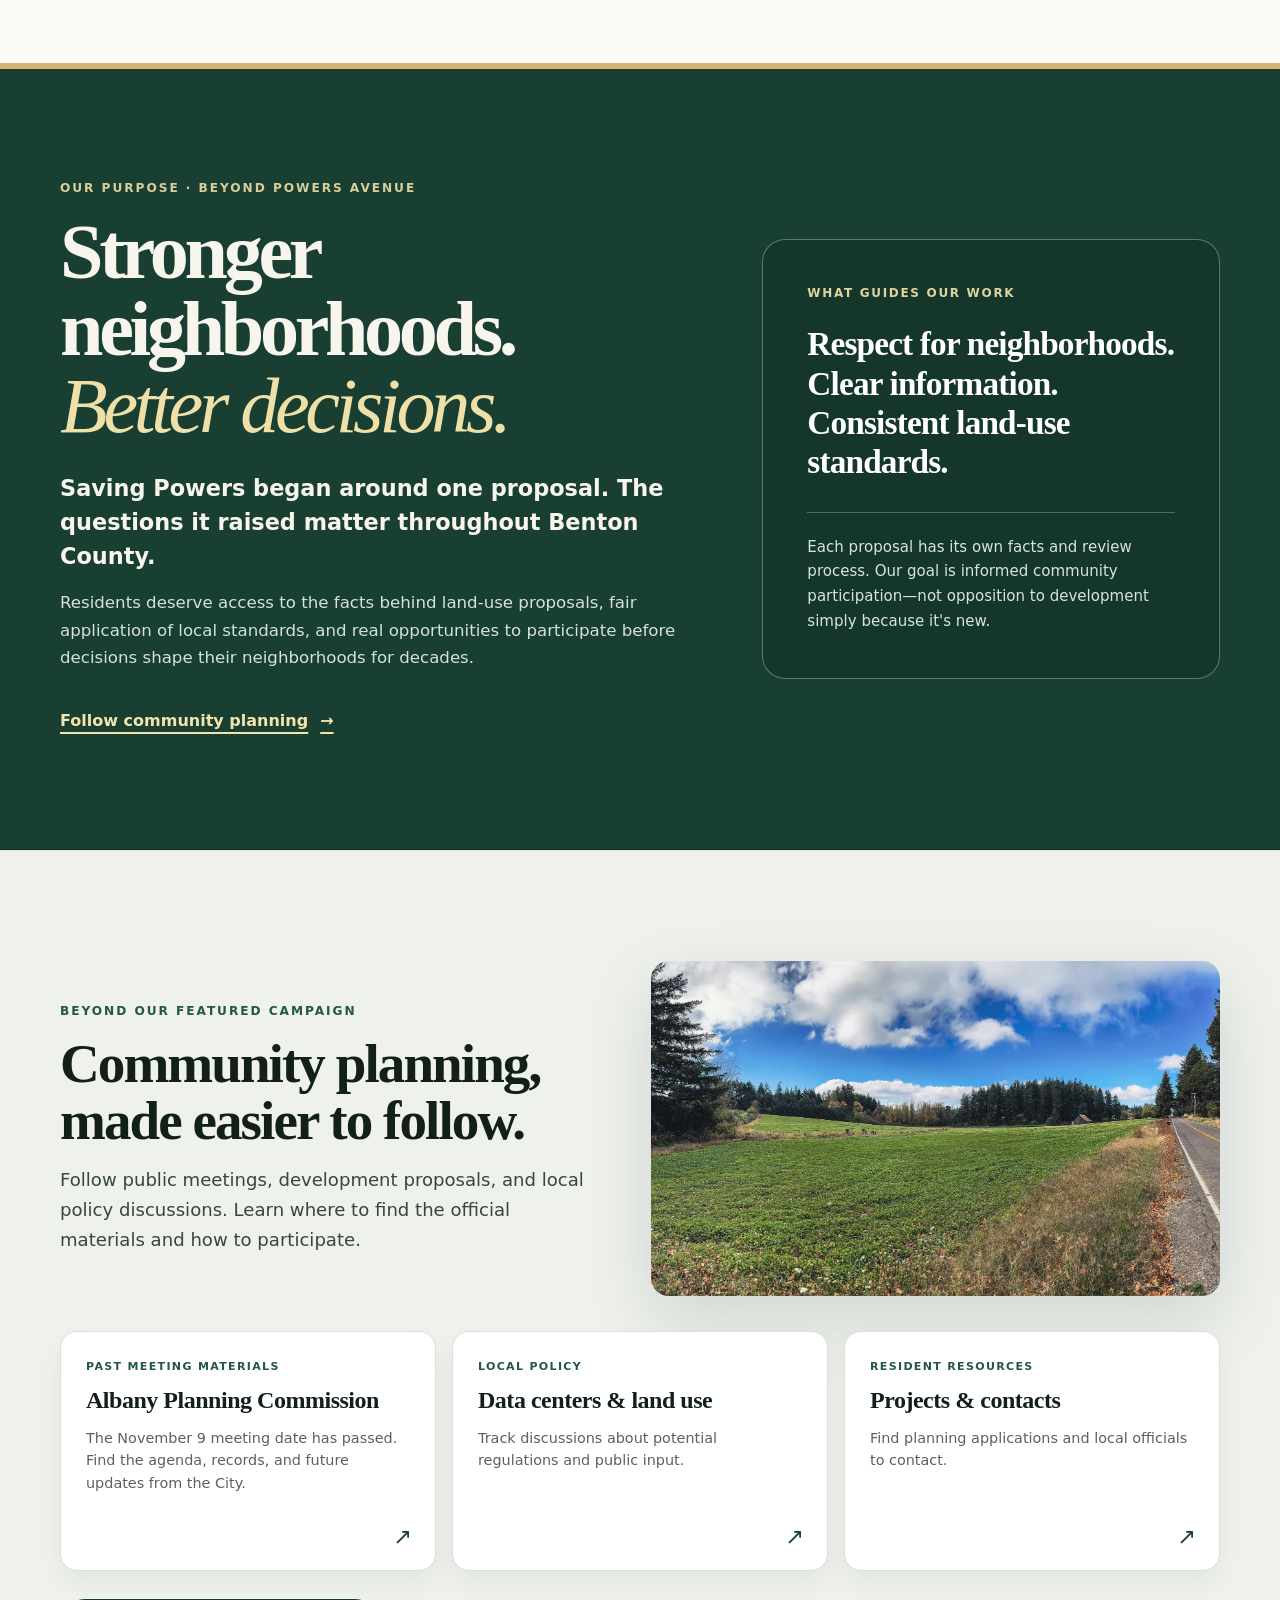
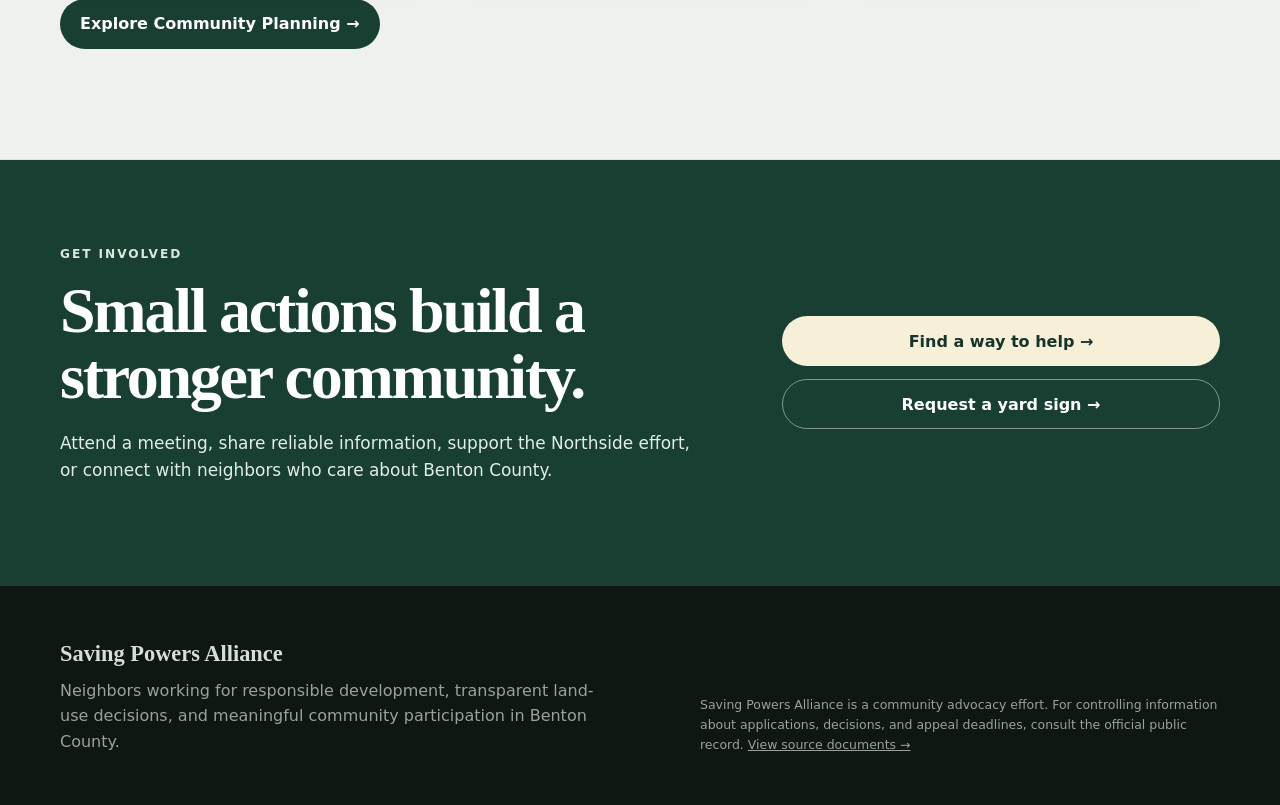
==== commit 8d787a00: "Fix Northside hero overlap, enlarge case navigation and figures, move homepage photo" ====
--- a/index.html
+++ b/index.html
@@ -19,7 +19,7 @@
 <link rel="stylesheet" href="styles/site.css"/>
 <link rel="stylesheet" href="styles/homepage.css"/>
 <meta name="robots" content="noindex,nofollow"/>
-<link as="image" href="assets/hero-bike-tree.webp" rel="preload"/>
+<link as="image" href="assets/powers-aerial-overview.webp" rel="preload"/>
 </head>
 <body data-site-page="home" class="alliance-home">
 <a class="skip-link" href="#main">Skip to content</a>
@@ -50,7 +50,7 @@
 </header>
 <main id="main">
 <section aria-labelledby="hero-title" class="hero alliance-hero" id="top">
-<img alt="A bicycle beside a tree along a rural Oregon road with an open green field and barn" class="hero-image" decoding="async" fetchpriority="high" src="assets/hero-bike-tree.webp"/>
+<img alt="Aerial view of green rural fields and homes in the Powers Avenue area of Benton County" class="hero-image" decoding="async" fetchpriority="high" src="assets/powers-aerial-overview.webp"/>
 <div aria-hidden="true" class="hero-shade"></div><div class="shell hero-content">
 <p class="eyebrow light">Saving Powers Alliance · Benton County, Oregon</p>
 <h1 id="hero-title">OUR COMMUNITY.<span class="hero-break"> OUR VOICE.</span></h1>
